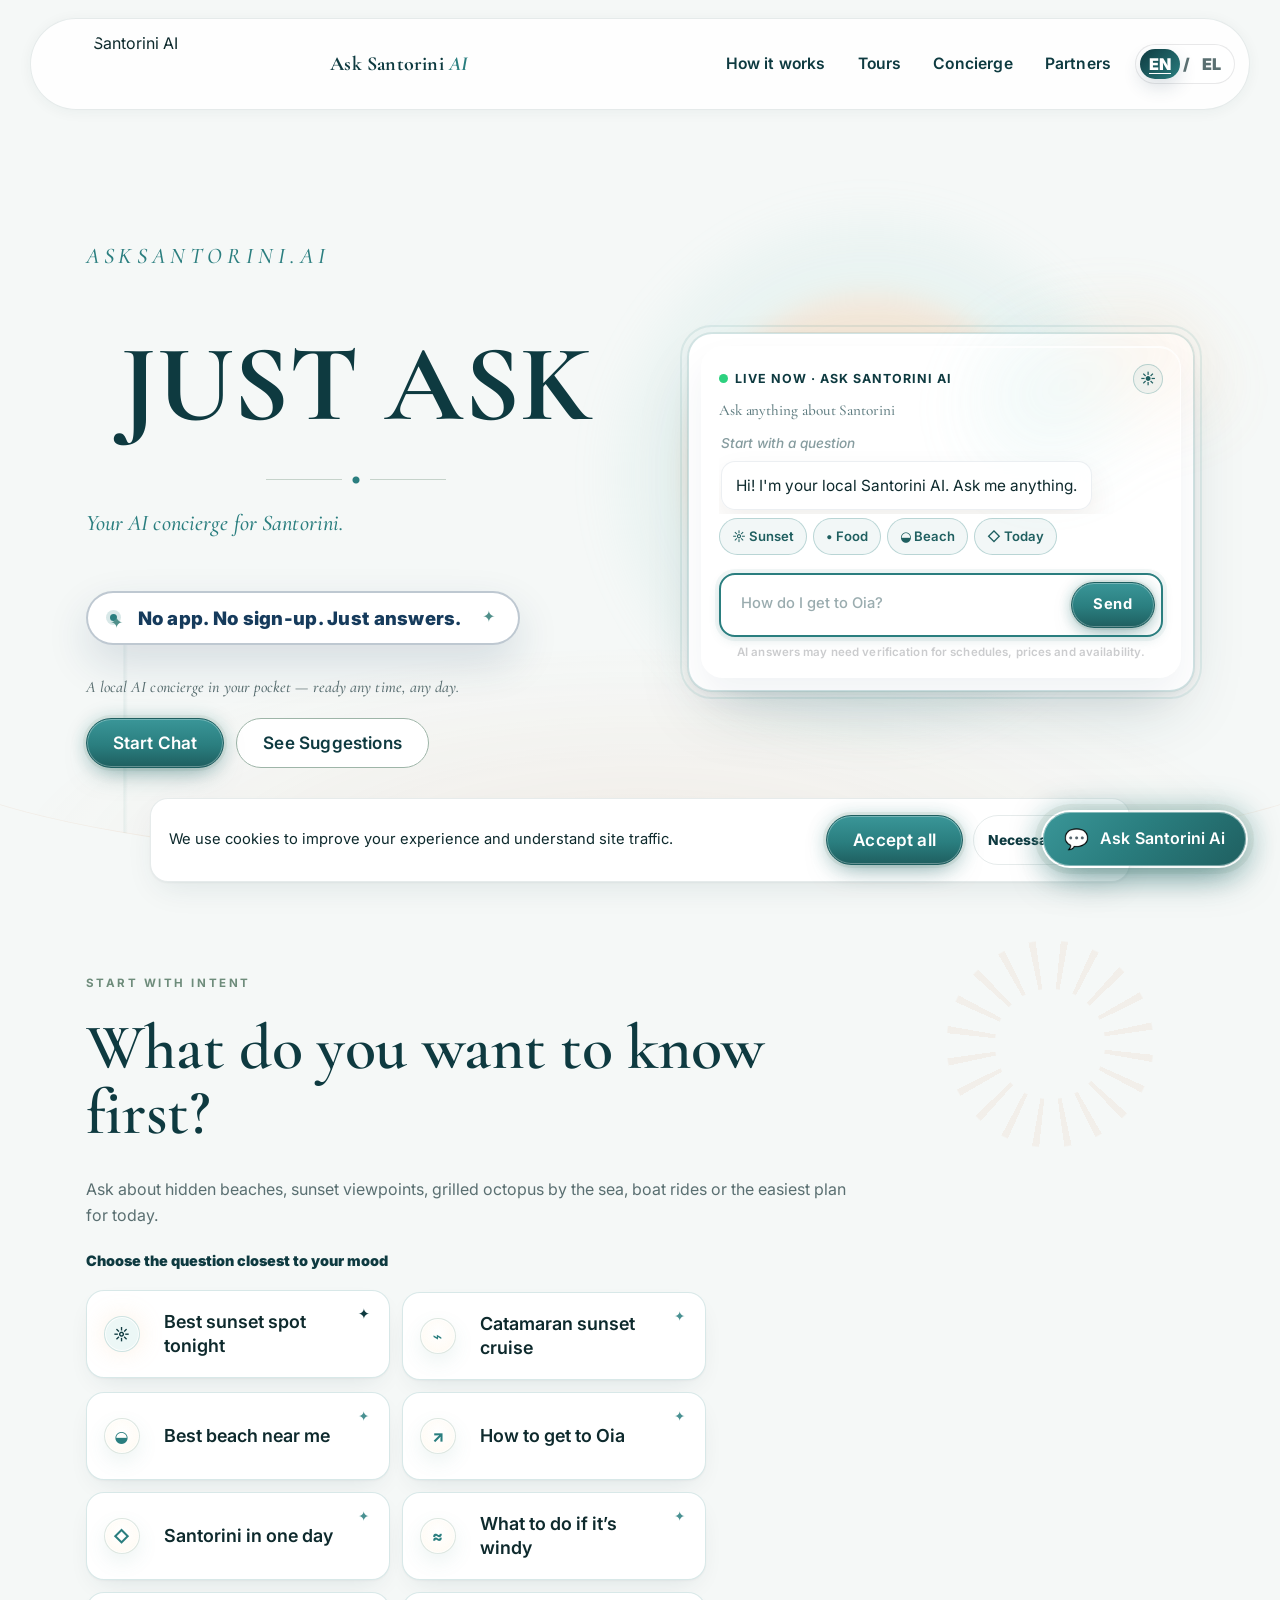
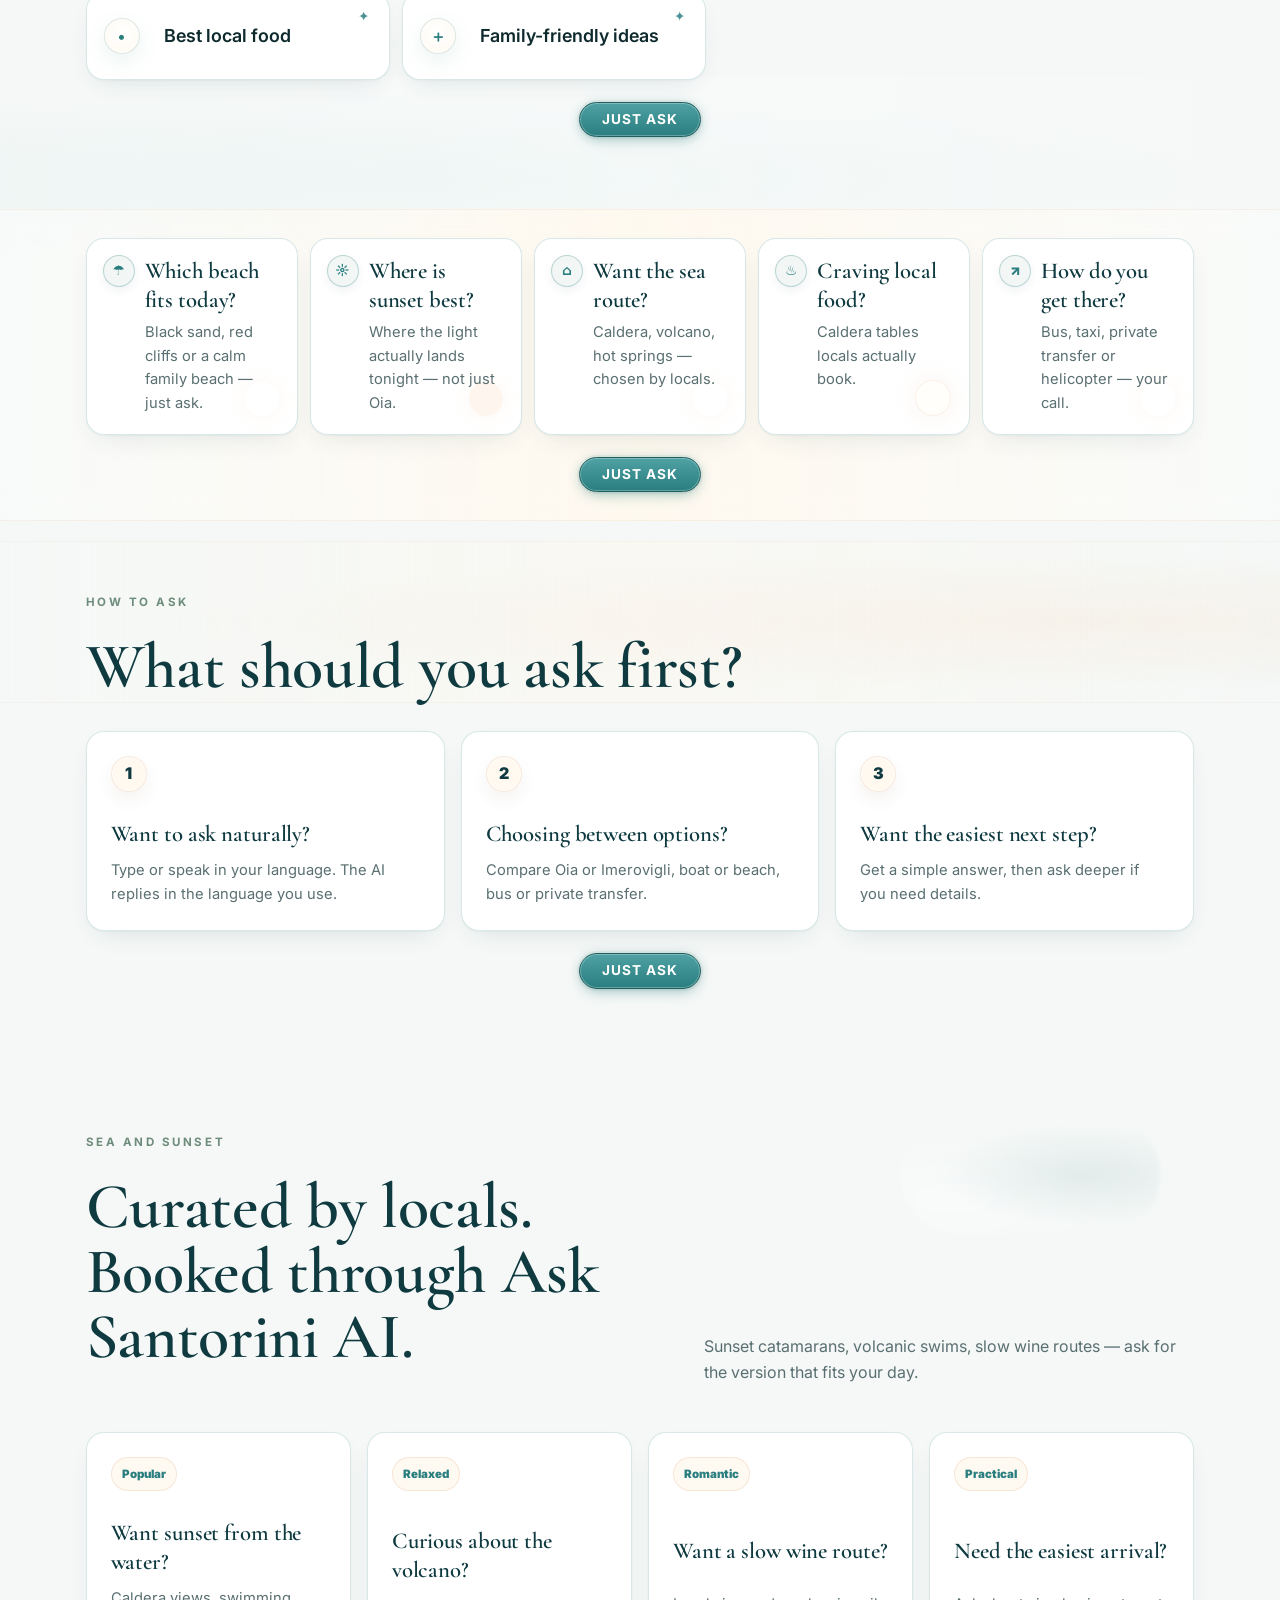
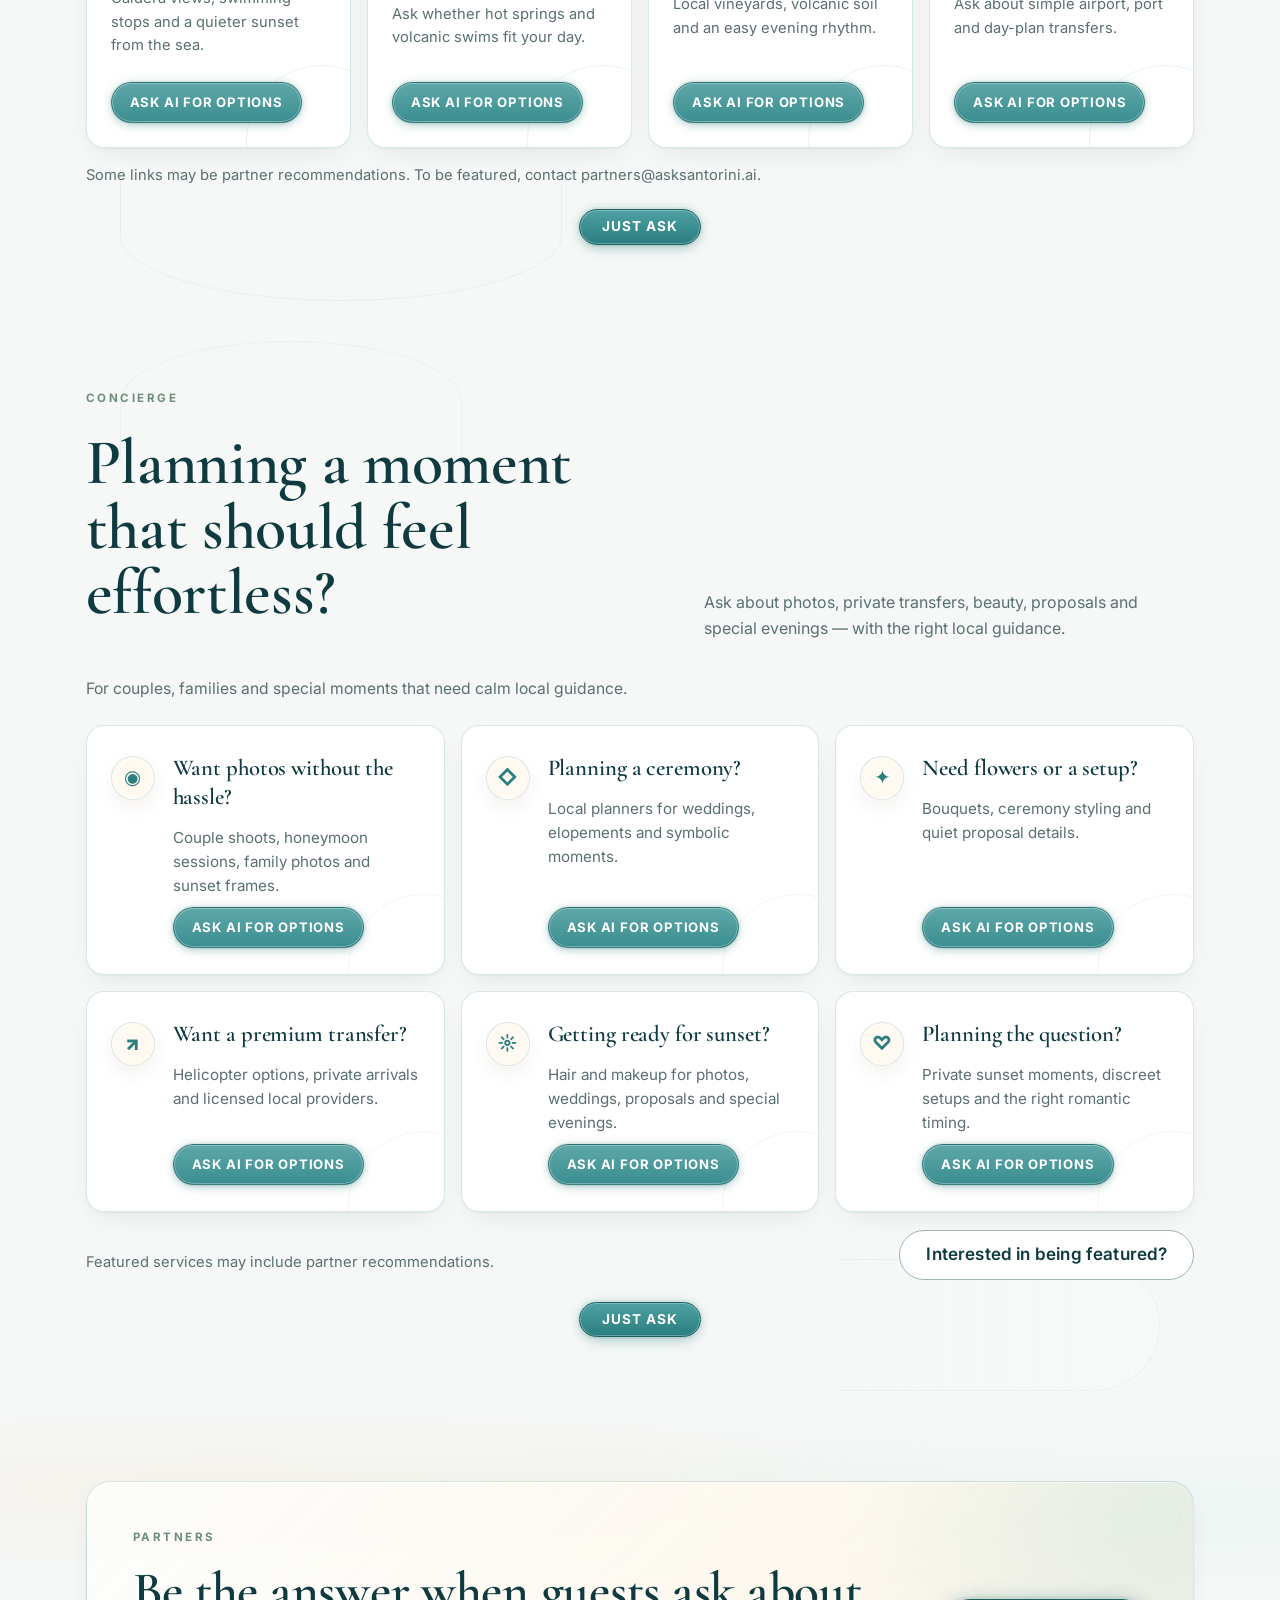
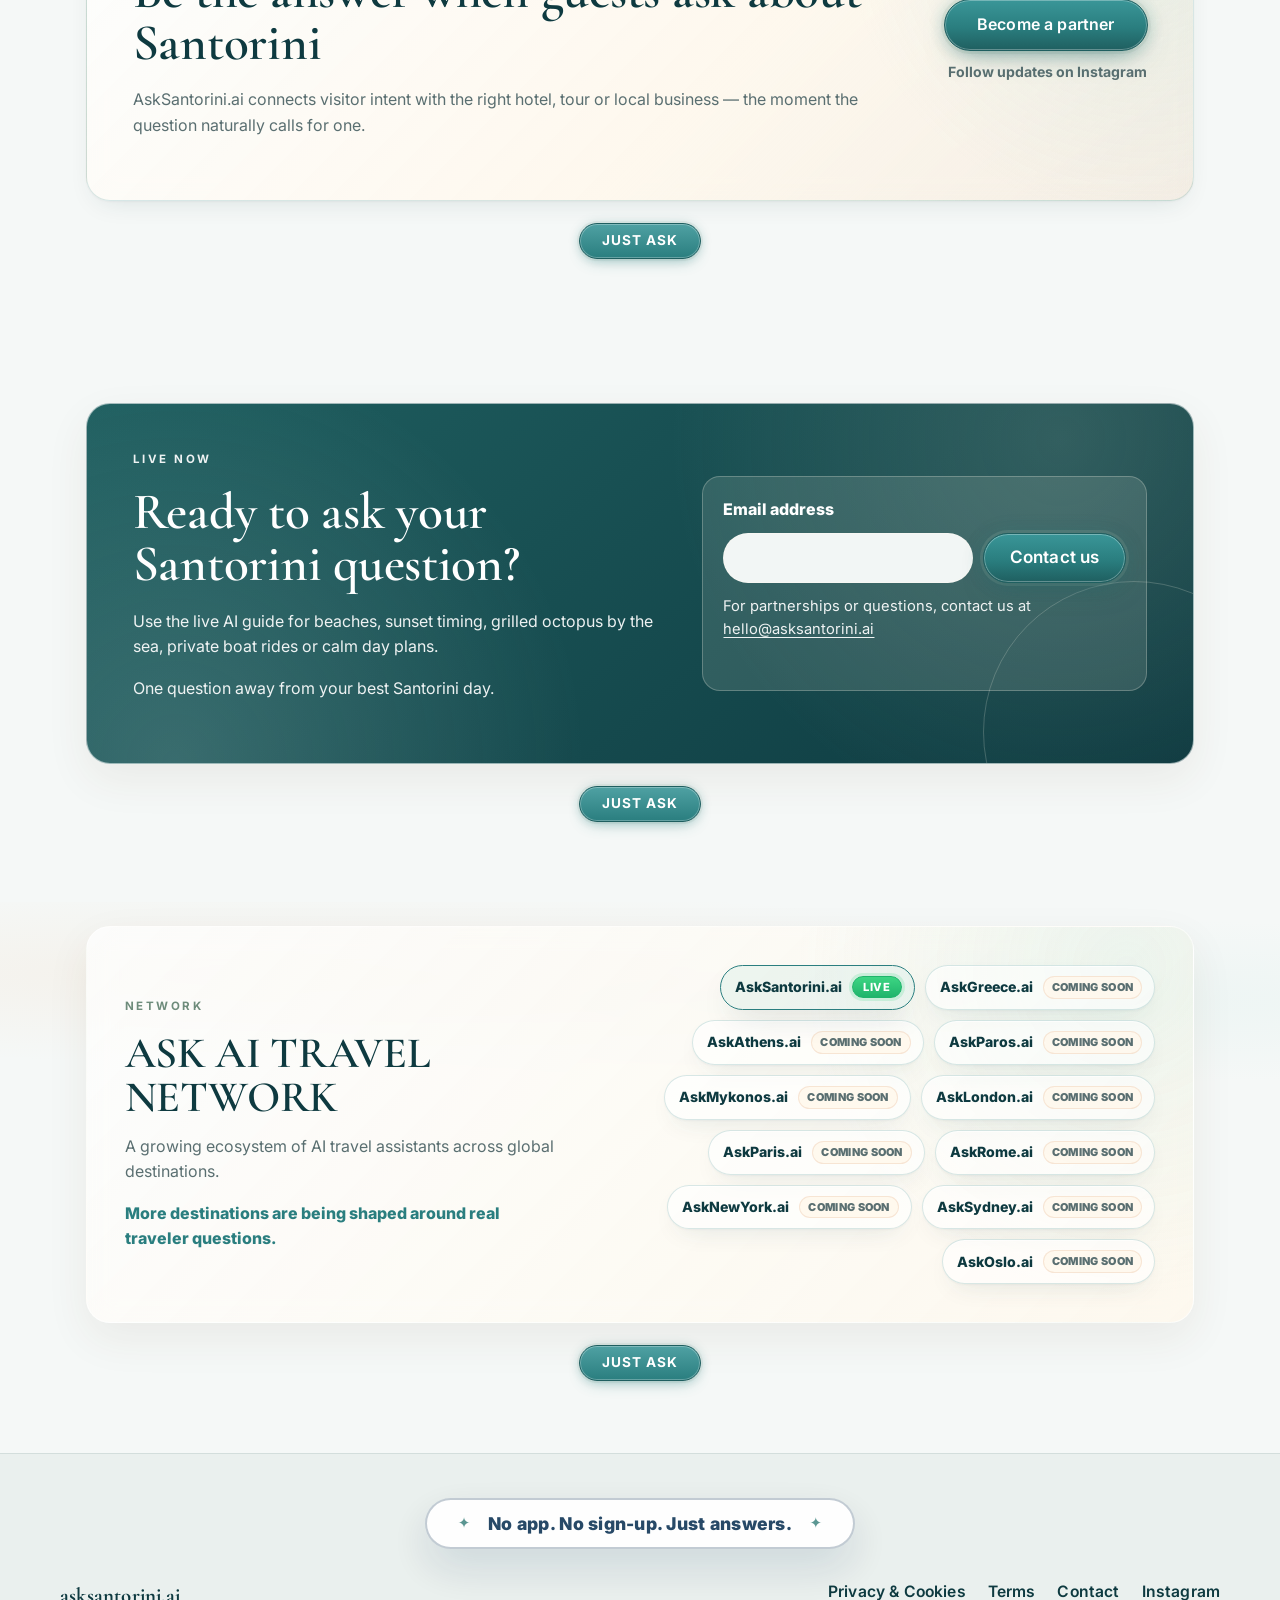
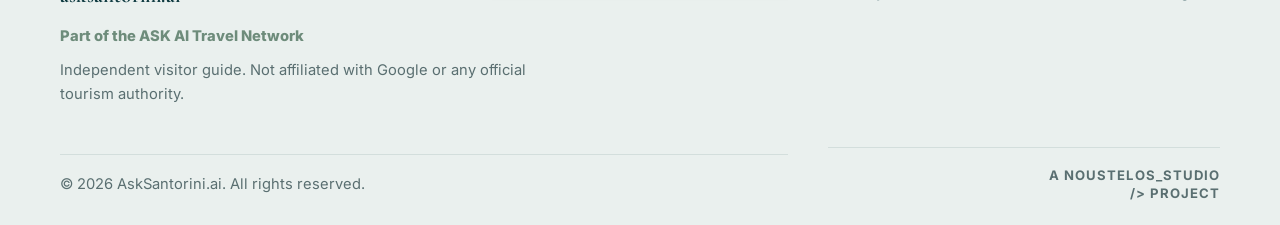
==== index.html @ 5a01bf5b "feat(header): add logo1.png with brand text + fix tours HTML structure - Replace logo with logo1.png" ====
<!DOCTYPE html>
<html lang="en">
  <head>
    <meta charset="utf-8">
    <meta name="viewport" content="width=device-width, initial-scale=1">
    <title>AskSantorini.ai – Just Ask Your Santorini AI Guide</title>
    <meta name="description" content="Ask Santorini in real time. Get instant AI answers about beaches, sunsets, tours, food, transport and local experiences in Santorini. No app. No sign-up. Just ask.">
    <meta name="robots" content="index, follow">
    <link rel="canonical" href="https://asksantorini.ai/">
    <link rel="alternate" hreflang="en" href="https://asksantorini.ai/?lang=en">
    <link rel="alternate" hreflang="el" href="https://asksantorini.ai/?lang=el">
    <link rel="alternate" hreflang="x-default" href="https://asksantorini.ai/">
    <meta property="og:title" content="AskSantorini.ai – Just Ask Your Santorini AI Guide">
    <meta property="og:description" content="Ask Santorini in real time. Get instant AI answers about beaches, sunsets, tours, food, transport and local experiences. No app. No sign-up.">
    <meta property="og:url" content="https://asksantorini.ai/">
    <meta property="og:type" content="website">
    <meta property="og:site_name" content="Ask Santorini AI">
    <meta property="og:locale" content="en_US">
    <meta property="og:image" content="https://asksantorini.ai/assets/social/ask-santorini-og.jpg">
    <meta property="og:image:alt" content="Ask Santorini AI logo on a light background">
    <meta property="og:image:width" content="1200">
    <meta property="og:image:height" content="630">
    <meta name="twitter:card" content="summary_large_image">
    <meta name="twitter:title" content="AskSantorini.ai – Just Ask Your Santorini AI Guide">
    <meta name="twitter:description" content="Ask Santorini in real time. Get instant AI answers about beaches, sunsets, tours, food, transport and local experiences.">
    <meta name="twitter:image" content="https://asksantorini.ai/assets/social/ask-santorini-og.jpg">
    <meta name="theme-color" content="#0F3D78">
    <link rel="icon" href="assets/icons/favicon.svg" type="image/svg+xml">
    <link rel="preconnect" href="https://fonts.googleapis.com">
    <link rel="preconnect" href="https://fonts.gstatic.com" crossorigin>
    <link href="https://fonts.googleapis.com/css2?family=Cormorant+Garamond:wght@500;600;700&family=Inter:wght@400;500;600;700&family=Playfair+Display:wght@600;700&display=swap" rel="stylesheet">
    <link rel="stylesheet" href="styles.min.css">
    <link rel="stylesheet" href="styles-override.css">
    <script type="application/ld+json">
      {
        "@context": "https://schema.org",
        "@graph": [
          {
            "@type": "WebSite",
            "@id": "https://asksantorini.ai/#website",
            "name": "AskSantorini.ai",
            "url": "https://asksantorini.ai/",
            "description": "AskSantorini.ai is a real-time Santorini AI assistant for travel questions about beaches, sunset spots, tours, food, transport and local experiences.",
            "inLanguage": ["en", "el"],
            "potentialAction": {
              "@type": "SearchAction",
              "target": "https://asksantorini.ai/#ask-ai",
              "query-input": "required name=travel_question"
            }
          },
          {
            "@type": "SoftwareApplication",
            "@id": "https://asksantorini.ai/#ai-travel-assistant",
            "name": "AskSantorini.ai",
            "url": "https://asksantorini.ai/",
            "applicationCategory": "TravelApplication",
            "applicationSubCategory": "AIApplication",
            "operatingSystem": "Web",
            "isAccessibleForFree": true,
            "description": "A Santorini travel guide AI and AI travel planner for Greece that provides real-time travel Q&A for things to do in Santorini, Santorini beaches, Santorini sunset spots, Santorini tours, boat rentals Santorini, food, transport and local experiences.",
            "areaServed": {
              "@type": "Place",
              "name": "Santorini, Greece"
            },
            "serviceType": "Real-time travel Q&A",
            "keywords": [
              "Santorini AI assistant",
              "Santorini travel guide AI",
              "things to do in Santorini",
              "Santorini beaches",
              "Santorini sunset spots",
              "Santorini tours",
              "boat rentals Santorini",
              "AI travel planner Greece"
            ],
            "about": [
              "Santorini AI assistant",
              "Santorini travel guide AI",
              "AI travel planner Greece"
            ],
            "offers": {
              "@type": "Offer",
              "price": "0",
              "priceCurrency": "EUR"
            }
          }
        ]
      }
    </script>
  </head>
  <body id="top">
    <a class="skip-link" href="#main-content">Skip to main content</a>
    <!-- Floating Chat Bubble -->
    <a id="floating-chat-bubble" href="#ask-ai" aria-label="Open Santorini AI Concierge" class="floating-chat-bubble pulse" role="button" style="position:fixed;">
      <span class="bubble-emoji">💬</span>
      <span class="bubble-text">Ask Santorini Ai</span>
      <span class="shimmer"></span>
    </a>
    <header class="site-header">
      <a class="site-logo" href="#top" aria-label="Ask Santorini AI home">
        <picture>
          <img src="assets/photos/logo1.png" width="720" height="180" alt="Ask Santorini AI">
        </picture>
        <span class="site-logo-text">Ask Santorini <em>AI</em></span>
      </a>
      <button class="menu-toggle" type="button" aria-label="Open menu" aria-expanded="false" aria-controls="primary-navigation">
        <span aria-hidden="true"></span>
        <span aria-hidden="true"></span>
        <span aria-hidden="true"></span>
      </button>
      <nav class="site-nav" id="primary-navigation" aria-label="Primary navigation">
        <a href="#how-it-works" data-i18n="navHow">How it works</a>
        <a href="#tours" data-i18n="navTours">Tours</a>
        <a href="#concierge" data-i18n="navConcierge">Concierge</a>
        <a href="#partners" data-i18n="navPartners">Partners</a>
        <a class="mobile-social-link" href="https://www.instagram.com/asksantoriniai/" target="_blank" rel="noopener noreferrer" aria-label="Visit Ask Santorini AI on Instagram" data-i18n-attr="aria-label:instagramAria">Instagram</a>
        <div class="language-toggle" role="group" aria-label="Language">
          <button type="button" data-language="en" aria-label="Switch to English" aria-pressed="true">EN</button>
          <span aria-hidden="true">/</span>
          <button type="button" data-language="el" aria-label="Αλλαγή στα Ελληνικά" aria-pressed="false">EL</button>
        </div>
      </nav>
    </header>

    <main id="main-content">
      <section class="hero section-shell">
        <div class="hero-copy">
          <p class="eyebrow">AskSantorini.ai</p>
          <h1><a class="hero-title-link" href="#ask-ai" data-i18n="heroTitle">JUST ASK</a></h1>
          <p class="hero-subtitle" data-i18n="heroSubtitle">Your luxury AI concierge for Santorini holidays.</p>
          <div class="hero-value-strip" aria-label="No app, no sign-up, just answers">
            <span data-i18n="heroValueStrip">No app. No sign-up. Just answers.</span>
          </div>
          <p class="preview-value-reinforce" data-i18n="heroReinforce">A local concierge in your pocket — open all day, every day.</p>
          <div class="hero-actions" role="group" aria-label="Primary actions">
            <a class="button button-primary pulse" href="#ask-ai" data-i18n="startAsking">Start Chat</a>
            <a class="button button-secondary" href="#questions" data-i18n="seeQuestions">See Suggestions</a>
          </div>
        </div>

        <aside class="chat-card" id="ask-ai" aria-label="Ask Santorini AI live chat">
          <div class="chat-card-top">
            <span class="status-dot" aria-hidden="true"></span>
            <span data-i18n="previewMode">Live · Ask Santorini AI</span>
            <button type="button" class="chat-sun-toggle" id="chat-sun-toggle" aria-pressed="false" title="Outdoor mode" aria-label="Toggle outdoor mode" data-i18n-attr="title:sunModeAria, aria-label:sunModeAria">☀</button>
          </div>
          <p class="chat-instruction-line" data-i18n="chatInstructionLine">Ask anything about Santorini</p>
          <div id="chat-box" class="chat-thread chat-box" aria-live="polite">
            <p class="chat-empty-helper" data-i18n="chatEmptyHelper">Start with a question</p>
            <div class="bot-message" data-i18n="chatGreeting">Hi! I'm your local Santorini AI. Ask me anything.</div>
          </div>
          <div class="chat-recent-chips" id="chat-recent-chips" hidden aria-label="Recent questions"></div>
          <div class="chat-suggestion-chips" id="chat-suggestion-chips" aria-label="Quick suggestions">
            <button type="button" class="chat-chip" data-chip-en="Best sunset spot tonight" data-chip-el="Καλύτερο σημείο για ηλιοβασίλεμα απόψε" data-i18n="chipSunset">☼ Sunset</button>
            <button type="button" class="chat-chip" data-chip-en="Best local food near me" data-chip-el="Καλύτερο τοπικό φαγητό κοντά μου" data-i18n="chipFood">• Food</button>
            <button type="button" class="chat-chip" data-chip-en="Best beach for today" data-chip-el="Καλύτερη παραλία για σήμερα" data-i18n="chipBeach">◒ Beach</button>
            <button type="button" class="chat-chip" data-chip-en="Santorini plan for today" data-chip-el="Πρόγραμμα για σήμερα στη Σαντορίνη" data-i18n="chipToday">◇ Today</button>
          </div>
          <div class="input-area">
            <textarea id="user-input" rows="1" data-i18n-attr="placeholder:chatPlaceholder" placeholder="Ask Santorini AI..." autocomplete="off"></textarea>
            <button id="send-btn" class="send-btn" type="button" data-i18n="sendButton">Send</button>
          </div>
          <p class="chatbot-tech-note chat-disclaimer-note" data-i18n="geminiNote">AI answers may need verification for schedules, prices and availability.</p>
          <p class="chatbot-tech-note chat-ai-attribution" data-i18n="aiAttribution">Powered by advanced AI for real-time travel guidance.</p>
        </aside>
      </section>

      <section class="questions-section section-shell" id="questions">
        <div class="section-heading compact">
          <p class="eyebrow" data-i18n="demoFeature">Start with intent</p>
          <h2 data-i18n="questionsTitle">What do you want to know first?</h2>
          <p data-i18n="questionsIntro">Ask about hidden beaches, sunset viewpoints, grilled octopus by the sea, boat rides or the easiest plan for today.</p>
        </div>
        <div class="questions-experience">
          <p class="starter-line" data-i18n="starterLine">Choose the question closest to your mood</p>
          <div class="question-grid" role="group" aria-label="Demo questions">
            <button type="button" class="question-card" data-question-key="sunset"><span aria-hidden="true">☼</span><span data-question-text>Best sunset spot tonight</span></button>
            <button type="button" class="question-card" data-question-key="catamaran"><span aria-hidden="true">⌁</span><span data-question-text>Catamaran sunset cruise</span></button>
            <button type="button" class="question-card" data-question-key="beach"><span aria-hidden="true">◒</span><span data-question-text>Best beach near me</span></button>
            <button type="button" class="question-card" data-question-key="oia"><span aria-hidden="true">↗</span><span data-question-text>How to get to Oia</span></button>
            <button type="button" class="question-card" data-question-key="oneDay"><span aria-hidden="true">◇</span><span data-question-text>Santorini in one day</span></button>
            <button type="button" class="question-card" data-question-key="windy"><span aria-hidden="true">≈</span><span data-question-text>What to do if it's windy</span></button>
            <button type="button" class="question-card" data-question-key="food"><span aria-hidden="true">•</span><span data-question-text>Best local food</span></button>
            <button type="button" class="question-card" data-question-key="family"><span aria-hidden="true">＋</span><span data-question-text>Family-friendly ideas</span></button>
          </div>
        </div>
        <a class="section-micro-cta" href="#ask-ai" data-i18n="questionsMicroCta">Ask now</a>
      </section>

      <section class="feature-strip" aria-label="Guide topics">
        <div class="feature-row section-shell">
          <article class="feature-card">
            <h3 data-i18n="featureBeaches">Which beach fits today?</h3>
            <p data-i18n="featureBeachesLine">Black sand, red cliffs or family calm — just ask.</p>
          </article>
          <article class="feature-card">
            <h3 data-i18n="featureSunsets">Where is sunset best?</h3>
            <p data-i18n="featureSunsetsLine">Where the light actually lands tonight — not just Oia.</p>
          </article>
          <article class="feature-card">
            <h3 data-i18n="featureTours">Want the sea route?</h3>
            <p data-i18n="featureToursLine">Caldera, volcano, hot springs — chosen by locals.</p>
          </article>
          <article class="feature-card">
            <h3 data-i18n="featureFood">Craving local food?</h3>
            <p data-i18n="featureFoodLine">Caldera tables locals actually book.</p>
          </article>
          <article class="feature-card">
            <h3 data-i18n="featureTransport">How do you get there?</h3>
            <p data-i18n="featureTransportLine">Bus, taxi, private transfer or helicopter — your call.</p>
          </article>
        </div>
        <a class="section-micro-cta" href="#ask-ai" data-i18n="featureMicroCta">Ask the concierge</a>
      </section>

      <section class="how-section section-shell" id="how-it-works">
        <div class="section-heading">
          <p class="eyebrow" data-i18n="howEyebrow">How to ask</p>
          <h2 data-i18n="howTitle">What should you ask first?</h2>
        </div>
        <div class="steps-grid">
          <article class="step-card">
            <span>1</span>
            <h3 data-i18n="howLanguageTitle">Want to ask naturally?</h3>
            <p data-i18n="howLanguageText">Type or speak in your language. The AI replies in the language you use.</p>
          </article>
          <article class="step-card">
            <span>2</span>
            <h3 data-i18n="step2Title">Choosing between options?</h3>
            <p data-i18n="step2Text">Compare Oia or Imerovigli, boat or beach, bus or private transfer.</p>
          </article>
          <article class="step-card">
            <span>3</span>
            <h3 data-i18n="step3Title">Want the easiest next step?</h3>
            <p data-i18n="step3Text">Get a simple answer, then ask deeper if you need details.</p>
          </article>
        </div>
        <a class="section-micro-cta" href="#ask-ai" data-i18n="howMicroCta">Get an instant answer</a>
      </section>

      <section class="tours-section section-shell" id="tours">
        <div class="section-heading split-heading">
          <div>
            <p class="eyebrow" data-i18n="toursEyebrow">Sea and sunset</p>
            <h2 data-i18n="toursTitle">Want a private boat experience?</h2>
          </div>
          <p data-i18n="toursIntro">Ask about sunset catamarans, volcanic swims, wine routes and sea days without overplanning.</p>
        </div>
        <div class="tour-grid">
          <article class="tour-card">
            <span class="tour-label" data-i18n="tourLabelPopular">Popular</span>
            <h3 data-i18n="tourCatamaranTitle">Want sunset from the water?</h3>
            <p data-i18n="tourCatamaranText">Caldera views, swimming stops and a quieter sunset from the sea.</p>
            <a href="#ask-ai" class="tour-status tour-card-cta ask-ai-link" data-chat-prefill-en="Can you suggest sunset catamaran options in Santorini?" data-chat-prefill-el="Μπορείς να προτείνεις επιλογές για καταμαράν στο ηλιοβασίλεμα στη Σαντορίνη;" data-i18n="tourStatus">Ask AI for options</a>
          </article>
          <article class="tour-card">
            <span class="tour-label" data-i18n="tourLabelClassic">Relaxed</span>
            <h3 data-i18n="tourVolcanoTitle">Curious about the volcano?</h3>
            <p data-i18n="tourVolcanoText">Ask whether hot springs and volcanic swims fit your day.</p>
            <a href="#ask-ai" class="tour-status tour-card-cta ask-ai-link" data-chat-prefill-en="What should I know about volcano and hot springs tours in Santorini?" data-chat-prefill-el="Τι πρέπει να ξέρω για εκδρομές στο ηφαίστειο και στα θερμά νερά στη Σαντορίνη;" data-i18n="tourStatus">Ask AI for options</a>
          </article>
          <article class="tour-card">
            <span class="tour-label" data-i18n="tourLabelRomantic">Romantic</span>
            <h3 data-i18n="tourWineTitle">Want a slow wine route?</h3>
            <p data-i18n="tourWineText">Local vineyards, volcanic soil and an easy evening rhythm.</p>
            <a href="#ask-ai" class="tour-status tour-card-cta ask-ai-link" data-chat-prefill-en="Can you suggest wine tasting ideas in Santorini?" data-chat-prefill-el="Μπορείς να προτείνεις ιδέες για wine tasting στη Σαντορίνη;" data-i18n="tourStatus">Ask AI for options</a>
          </article>
          <article class="tour-card">
            <span class="tour-label" data-i18n="tourLabelPractical">Practical</span>
            <h3 data-i18n="tourTransfersTitle">Need the easiest arrival?</h3>
            <p data-i18n="tourTransfersText">Ask about simple airport, port and day-plan transfers.</p>
            <a href="#ask-ai" class="tour-status tour-card-cta ask-ai-link" data-chat-prefill-en="What is the easiest transfer option in Santorini?" data-chat-prefill-el="Ποια είναι η πιο εύκολη επιλογή μεταφοράς στη Σαντορίνη;" data-i18n="tourStatus">Ask AI for options</a>
          </article>
        </div>
        <p class="disclosure"><span data-i18n="partnerDisclosure">Some links may be partner recommendations.</span> <span data-i18n="toBeFeatured">To be featured, contact</span> <a href="mailto:partners@asksantorini.ai">partners@asksantorini.ai</a>.</p>
        <a class="section-micro-cta" href="#ask-ai" data-i18n="toursMicroCta">Ask now</a>
      </section>

      <section class="concierge-section section-shell" id="concierge">
        <div class="section-heading split-heading">
          <div>
            <p class="eyebrow" data-i18n="conciergeEyebrow">Concierge</p>
            <h2 data-i18n="conciergeTitle">Planning a moment that should feel effortless?</h2>
          </div>
          <p data-i18n="conciergeIntro">Ask about photos, private transfers, beauty, proposals and special evenings with the right Santorini context.</p>
        </div>
        <p class="concierge-note" data-i18n="conciergeSeoLine">For couples, families and special moments that need calm local guidance.</p>
        <div class="concierge-grid">
          <article class="concierge-card">
            <span class="concierge-icon" aria-hidden="true">◉</span>
            <div class="concierge-card-content">
              <h3 data-i18n="conciergePhotographersTitle">Want photos without guessing?</h3>
              <p data-i18n="conciergePhotographersText">Couple shoots, honeymoon sessions, family photos and sunset frames.</p>
              <a href="#ask-ai" class="tour-status concierge-card-cta ask-ai-link" data-chat-prefill-en="Can you suggest photographer options in Santorini?" data-chat-prefill-el="Μπορείς να προτείνεις επιλογές για φωτογράφο στη Σαντορίνη;" data-i18n="askAiForOptions">Ask AI for options</a>
            </div>
          </article>
          <article class="concierge-card">
            <span class="concierge-icon" aria-hidden="true">◇</span>
            <div class="concierge-card-content">
              <h3 data-i18n="conciergeWeddingTitle">Planning a ceremony?</h3>
              <p data-i18n="conciergeWeddingText">Local planners for weddings, elopements and symbolic moments.</p>
              <a href="#ask-ai" class="tour-status concierge-card-cta ask-ai-link" data-chat-prefill-en="Can you suggest wedding planner options in Santorini?" data-chat-prefill-el="Μπορείς να προτείνεις επιλογές για wedding planner στη Σαντορίνη;" data-i18n="askAiForOptions">Ask AI for options</a>
            </div>
          </article>
          <article class="concierge-card">
            <span class="concierge-icon" aria-hidden="true">✦</span>
            <div class="concierge-card-content">
              <h3 data-i18n="conciergeFlowersTitle">Need flowers or a setup?</h3>
              <p data-i18n="conciergeFlowersText">Bouquets, ceremony styling and quiet proposal details.</p>
              <a href="#ask-ai" class="tour-status concierge-card-cta ask-ai-link" data-chat-prefill-en="Can you suggest flowers and decoration options in Santorini?" data-chat-prefill-el="Μπορείς να προτείνεις επιλογές για λουλούδια και διακόσμηση στη Σαντορίνη;" data-i18n="askAiForOptions">Ask AI for options</a>
            </div>
          </article>
          <article class="concierge-card">
            <span class="concierge-icon" aria-hidden="true">↗</span>
            <div class="concierge-card-content">
              <h3 data-i18n="conciergeTransfersTitle">Want a premium transfer?</h3>
              <p data-i18n="conciergeTransfersText">Helicopter options, private arrivals and licensed local providers.</p>
              <a href="#ask-ai" class="tour-status concierge-card-cta ask-ai-link" data-chat-prefill-en="Can you suggest premium transfer options in Santorini?" data-chat-prefill-el="Μπορείς να προτείνεις premium επιλογές μεταφοράς στη Σαντορίνη;" data-i18n="askAiForOptions">Ask AI for options</a>
            </div>
          </article>
          <article class="concierge-card">
            <span class="concierge-icon" aria-hidden="true">☼</span>
            <div class="concierge-card-content">
              <h3 data-i18n="conciergeBeautyTitle">Getting ready for sunset?</h3>
              <p data-i18n="conciergeBeautyText">Hair and makeup for photos, weddings, proposals and special evenings.</p>
              <a href="#ask-ai" class="tour-status concierge-card-cta ask-ai-link" data-chat-prefill-en="Can you suggest hair and makeup options in Santorini?" data-chat-prefill-el="Μπορείς να προτείνεις επιλογές για hair και makeup στη Σαντορίνη;" data-i18n="askAiForOptions">Ask AI for options</a>
            </div>
          </article>
          <article class="concierge-card">
            <span class="concierge-icon" aria-hidden="true">♡</span>
            <div class="concierge-card-content">
              <h3 data-i18n="conciergeProposalTitle">Planning the question?</h3>
              <p data-i18n="conciergeProposalText">Private sunset moments, simple setups and romantic timing.</p>
              <a href="#ask-ai" class="tour-status concierge-card-cta ask-ai-link" data-chat-prefill-en="Can you suggest proposal planning ideas in Santorini?" data-chat-prefill-el="Μπορείς να προτείνεις ιδέες για πρόταση γάμου στη Σαντορίνη;" data-i18n="askAiForOptions">Ask AI for options</a>
            </div>
          </article>
        </div>
        <div class="concierge-footer">
          <p class="disclosure" data-i18n="conciergeDisclosure">Featured services may include partner recommendations.</p>
          <a class="button button-secondary" href="mailto:partners@asksantorini.ai?subject=AskSantorini.ai%20Concierge%20Services" data-i18n="conciergeCta">Interested in being featured?</a>
        </div>
        <a class="section-micro-cta" href="#ask-ai" data-i18n="conciergeMicroCta">Just ask</a>
      </section>

      <section class="partners-section section-shell" id="partners">
        <div class="partners-panel">
          <div>
            <p class="eyebrow" data-i18n="partnersEyebrow">Partners</p>
            <h2 data-i18n="partnersTitle">Want visitors to find you when they ask?</h2>
            <p data-i18n="partnersText">AskSantorini.ai connects visitor intent with relevant hotels, tours and local businesses when the answer naturally calls for them.</p>
          </div>
          <div class="partner-actions">
            <a class="button button-primary" href="mailto:partners@asksantorini.ai?subject=AskSantorini.ai%20Partnership" data-i18n="becomePartner">Become a partner</a>
            <a class="partner-social-link" href="https://www.instagram.com/asksantoriniai/" target="_blank" rel="noopener noreferrer" aria-label="Visit Ask Santorini AI on Instagram" data-i18n="instagramUpdates" data-i18n-attr="aria-label:instagramAria">Follow updates on Instagram</a>
          </div>
        </div>
        <a class="section-micro-cta" href="#ask-ai" data-i18n="partnersMicroCta">Get an instant answer</a>
      </section>

      <section class="chatbot-section section-shell" id="chatbot">
        <div class="chatbot-panel">
          <div class="chatbot-copy">
            <p class="eyebrow" data-i18n="earlyAccessEyebrow">Live now</p>
            <h2 data-i18n="earlyAccessTitle">Ready to ask your Santorini question?</h2>
            <p data-i18n="earlyAccessIntro">Use the live AI guide for beaches, sunset timing, grilled octopus by the sea, private boat rides or calm day plans.</p>
            <p data-i18n="earlyAccessText">No app. No sign-up. Just a direct answer.</p>
          </div>
          <form class="notify-form" id="notify-form" novalidate>
            <label for="email" data-i18n="emailLabel">Email address</label>
            <div class="honeypot" aria-hidden="true">
              <label for="company" data-i18n="companyLabel">Company</label>
              <input id="company" name="company" type="text" tabindex="-1" autocomplete="off">
            </div>
            <div class="form-row">
              <input id="email" name="email" type="email" autocomplete="email" required inputmode="email" aria-describedby="form-note form-status">
              <button class="button button-primary" type="submit" data-i18n="contactCta">Contact us</button>
            </div>
            <p class="form-note" id="form-note"><span data-i18n="contactForNow">For partnerships or questions, contact us at</span> <a href="mailto:hello@asksantorini.ai">hello@asksantorini.ai</a></p>
            <p class="form-status" id="form-status" role="status" aria-live="polite"></p>
          </form>
        </div>
        <a class="section-micro-cta" href="#ask-ai" data-i18n="chatbotMicroCta">Ask now</a>
      </section>

      <section class="network-section section-shell" aria-labelledby="network-title">
        <div class="network-panel">
          <div class="network-copy">
            <p class="eyebrow" data-i18n="networkEyebrow">Network</p>
            <h2 id="network-title" data-i18n="networkTitle">ASK AI TRAVEL NETWORK</h2>
            <p data-i18n="networkIntro">A growing ecosystem of AI travel assistants across global destinations.</p>
            <p class="network-support" data-i18n="networkSupport">More places are being shaped around real traveler questions.</p>
          </div>
          <div class="network-destinations" aria-label="ASK AI Travel Network destinations">
            <a class="network-destination is-live" href="https://asksantorini.ai">
              <span>AskSantorini.ai</span>
              <span class="network-badge" data-i18n="networkLiveBadge">Live</span>
            </a>
            <div class="network-destination">
              <span>AskGreece.ai</span>
              <span class="network-badge" data-i18n="networkSoonBadge">Coming soon</span>
            </div>
            <div class="network-destination">
              <span>AskAthens.ai</span>
              <span class="network-badge" data-i18n="networkSoonBadge">Coming soon</span>
            </div>
            <div class="network-destination">
              <span>AskParos.ai</span>
              <span class="network-badge" data-i18n="networkSoonBadge">Coming soon</span>
            </div>
            <div class="network-destination">
              <span>AskMykonos.ai</span>
              <span class="network-badge" data-i18n="networkSoonBadge">Coming soon</span>
            </div>
            <div class="network-destination">
              <span>AskLondon.ai</span>
              <span class="network-badge" data-i18n="networkSoonBadge">Coming soon</span>
            </div>
            <div class="network-destination">
              <span>AskParis.ai</span>
              <span class="network-badge" data-i18n="networkSoonBadge">Coming soon</span>
            </div>
            <div class="network-destination">
              <span>AskRome.ai</span>
              <span class="network-badge" data-i18n="networkSoonBadge">Coming soon</span>
            </div>
            <div class="network-destination">
              <span>AskNewYork.ai</span>
              <span class="network-badge" data-i18n="networkSoonBadge">Coming soon</span>
            </div>
            <div class="network-destination">
              <span>AskSydney.ai</span>
              <span class="network-badge" data-i18n="networkSoonBadge">Coming soon</span>
            </div>
            <div class="network-destination">
              <span>AskOslo.ai</span>
              <span class="network-badge" data-i18n="networkSoonBadge">Coming soon</span>
            </div>
          </div>
        </div>
        <a class="section-micro-cta" href="#ask-ai" data-i18n="networkMicroCta">Just ask</a>
      </section>
    </main>

    <section class="seo-context" aria-label="AskSantorini.ai search context">
      <h2>AskSantorini.ai is a Santorini AI assistant</h2>
      <p>Use this Santorini travel guide AI for things to do in Santorini, Santorini beaches, Santorini sunset spots, Santorini tours, boat rentals Santorini, food, transport and local experiences. AskSantorini.ai works as an AI travel planner for Greece focused on real-time Santorini questions.</p>
    </section>

    <footer class="site-footer">
      <div class="footer-inner section-shell">
        <div class="footer-value-strip">
          <span class="footer-value-icon">✦</span> No app. No sign-up. Just answers. <span class="footer-value-icon">✦</span>
        </div>
        <div class="footer-brand-group">
          <a class="footer-brand" href="#top">asksantorini.ai</a>
          <p class="footer-network-line" data-i18n="footerNetworkLine">Part of the ASK AI Travel Network</p>
          <p data-i18n="footerDisclaimer">Independent visitor guide. Not affiliated with Google or any official tourism authority.</p>
        </div>
        <div class="footer-links">
          <a href="privacy-policy.html" data-i18n="privacyLink">Privacy &amp; Cookies</a>
          <button type="button" data-modal="terms-modal" data-i18n="termsLink">Terms</button>
          <a href="mailto:hello@asksantorini.ai" data-i18n="navContact">Contact</a>
          <a href="https://www.instagram.com/asksantoriniai/" target="_blank" rel="noopener noreferrer" aria-label="Visit Ask Santorini AI on Instagram" data-i18n-attr="aria-label:instagramAria">Instagram</a>
        </div>
        <div class="footer-credit-group">
          <a class="footer-credit" href="https://noustelos.gr" target="_blank" rel="noopener">A NOUSTELOS_STUDIO /&gt; project</a>
        </div>
        <p class="footer-copyright">&copy; <span id="current-year">2026</span> AskSantorini.ai. <span data-i18n="allRights">All rights reserved.</span></p>
      </div>
    </footer>

    <section class="cookie-banner is-hidden" id="cookie-banner" aria-label="Cookie notice" data-i18n-attr="aria-label:cookieNoticeAria">
      <p data-i18n="cookieText">We use cookies to improve your experience and understand site traffic.</p>
      <div class="cookie-actions">
        <button class="button button-primary" type="button" id="accept-cookies" data-i18n="acceptCookies">Accept all</button>
        <button class="cookie-secondary" type="button" id="essential-cookies" data-i18n="essentialCookies">Necessary only</button>
      </div>
    </section>

    <dialog class="info-modal" id="privacy-modal" aria-labelledby="privacy-title">
      <div class="modal-content">
        <button class="modal-close" type="button" data-close aria-label="Close privacy notice" data-i18n="closeButton" data-i18n-attr="aria-label:privacyCloseAria">Close</button>
        <h2 id="privacy-title" data-i18n="privacyTitle">Privacy Policy</h2>
        <p data-i18n="privacyP1">This Privacy Policy describes how AskSantorini.ai collects and processes personal data while providing informational and digital services.</p>
        <p data-i18n="privacyP2">We may collect your email address when you contact us.</p>
        <p data-i18n="privacyP3">We do not sell personal data.</p>
        <p data-i18n="privacyP4">The site may use necessary cookies for basic functionality and, with consent, analytics cookies to improve the user experience.</p>
        <p><span data-i18n="privacyP5">You can request access, correction or deletion of your data by contacting</span> <a href="mailto:info@asksantorini.ai">info@asksantorini.ai</a>.</p>
      </div>
    </dialog>

    <dialog class="info-modal" id="terms-modal" aria-labelledby="terms-title">
      <div class="modal-content">
        <button class="modal-close" type="button" data-close aria-label="Close terms notice" data-i18n="closeButton" data-i18n-attr="aria-label:termsCloseAria">Close</button>
        <h2 id="terms-title" data-i18n="termsTitle">Terms</h2>
        <p data-i18n="termsP1">Some links may be partner recommendations. Information should be verified before booking or traveling.</p>
        <p data-i18n="termsP2">AskSantorini.ai is an independent visitor guide and not an official tourism authority.</p>
        <p><span data-i18n="termsP3">For legal or general information questions, contact</span> <a href="mailto:info@asksantorini.ai">info@asksantorini.ai</a>.</p>
      </div>
    </dialog>

    <script src="script.js" defer></script>
    <script>
      // Floating bubble — lightweight "landed" highlight on top of
      // script.js's existing #ask-ai click delegate (which handles
      // smooth scroll + URL hash + desktop focus). Keep this minimal:
      // we ONLY add the pulse highlight class, nothing else.
      (function () {
        const bubble = document.getElementById('floating-chat-bubble');
        const chat = document.getElementById('ask-ai');
        if (!bubble || !chat) return;
        bubble.addEventListener('click', () => {
          chat.classList.add('chat-highlight');
          window.setTimeout(() => chat.classList.remove('chat-highlight'), 1400);
        });
      })();
    </script>
  </body>
</html>
---- styles.min.css ----
:root{--bg:#F8F3E8;--bg-soft:#FFF8EC;--surface:#fffdf8;--surface-soft:#fff8ec;--text:#1D232B;--muted:#6F7277;--navy:#163B5C;--mint:#B8E3DD;--aqua:#9FD8D2;--sand:#EAD8BD;--glass:rgba(255, 255, 255, 0.72);--teal:#4F8F8A;--terracotta:#D89A73;--apricot:#F0B985;--sunset:#D89A73;--line:rgba(29, 35, 43, 0.10);--glow:rgba(240, 185, 133, 0.25);--shadow:0 24px 70px rgba(91, 63, 32, 0.10);--radius:8px;--radius-small:8px;--max-width:1160px;--serif:"Playfair Display",Georgia,serif;--sans:"Inter",ui-sans-serif,system-ui,-apple-system,BlinkMacSystemFont,"Segoe UI",sans-serif}*{box-sizing:border-box}html{scroll-behavior:smooth;overflow-x:hidden}body{margin:0;background:radial-gradient(circle at 10% 13%,rgba(240,185,133,.26),transparent 28vw),radial-gradient(circle at 88% 2%,rgba(255,248,236,.96),transparent 34vw),radial-gradient(circle at 78% 28%,rgba(159,216,210,.14),transparent 26vw),linear-gradient(180deg,#fff8ec 0,var(--bg) 38%,#f5ead8 100%);color:var(--text);font-family:var(--sans);font-size:16px;line-height:1.6;overflow-x:hidden}body::before{content:"";position:fixed;inset:0;z-index:-1;pointer-events:none;background:radial-gradient(ellipse at 96% 1%,rgba(108,83,53,.13),transparent 18vw),linear-gradient(115deg,transparent 0 52%,rgba(216,154,115,.055) 52% 52.5%,transparent 52.5% 100%),radial-gradient(ellipse at 50% 0,rgba(255,255,255,.74),transparent 46vw)}body::after{content:"";position:fixed;inset:0;z-index:-1;pointer-events:none;background:linear-gradient(90deg,transparent 0 18%,rgba(79,143,138,.09) 18.1%,transparent 18.35% 100%),radial-gradient(circle at 18% 58%,rgba(216,154,115,.1) 0 1px,transparent 1.5px),radial-gradient(circle at 22% 58%,rgba(79,143,138,.1) 0 1px,transparent 1.5px),radial-gradient(circle at 26% 58%,rgba(216,154,115,.1) 0 1px,transparent 1.5px);background-size:auto,42px 42px,42px 42px,42px 42px;opacity:.38}body.modal-open{overflow:hidden}a{color:inherit;text-decoration:none}button,input{font:inherit}button{cursor:pointer}img{max-width:100%;height:auto}.skip-link{position:fixed;top:12px;left:12px;z-index:100;padding:10px 14px;border-radius:999px;background:var(--navy);color:#fff;font-weight:800;transform:translateY(-150%);transition:transform 180ms ease}.skip-link:focus{transform:translateY(0)}.section-shell{width:min(calc(100% - 40px),var(--max-width));margin:0 auto}.site-header{position:sticky;top:0;z-index:1000;display:flex;align-items:center;justify-content:space-between;gap:20px;width:min(calc(100% - 24px),1220px);margin:12px auto 0;padding:12px 14px;border:1px solid rgba(29,35,43,.08);border-radius:999px;background:rgba(255,248,236,.78);box-shadow:0 16px 46px rgba(82,54,24,.08);backdrop-filter:blur(18px);-webkit-backdrop-filter:blur(18px)}.footer-links,.form-row,.hero-actions,.site-logo,.site-nav{display:flex;align-items:center}.site-logo{flex-shrink:0;text-decoration:none}.chat-card,.chatbot-panel>*,.feature-card,.footer-inner>*,.hero-copy,.partners-panel>*,.questions-experience>*,.step-card,.tour-card{min-width:0}.site-logo img,.site-logo picture{display:block}.site-logo img{width:auto;height:54px;max-width:280px;object-fit:contain}.site-nav{gap:4px}.mobile-social-link{display:none}.language-toggle{display:inline-flex;align-items:center;gap:3px;margin-left:4px;padding:4px;border:1px solid var(--line);border-radius:999px;background:rgba(255,255,255,.5);color:var(--muted);font-size:.78rem;font-weight:900;line-height:1}.language-toggle button{min-width:34px;min-height:30px;padding:7px 9px;border:0;border-radius:999px;background:0 0;color:inherit;font-size:inherit;font-weight:inherit;line-height:1}.language-toggle button[aria-pressed=true]{background:linear-gradient(135deg,var(--navy),var(--teal));color:#fff;box-shadow:0 8px 18px rgba(35,66,92,.16);text-decoration:underline;text-underline-offset:3px}.menu-toggle{display:none}.footer-links a,.footer-links button,.site-nav a{color:var(--muted);font-size:.88rem;font-weight:600}.site-nav a{padding:10px 12px;border-radius:999px}.footer-links a:hover,.footer-links button:hover,.site-nav a:hover{color:var(--navy)}.site-nav a:hover{background:rgba(240,185,133,.18)}.site-nav .nav-cta{margin-left:4px;background:linear-gradient(135deg,var(--navy),var(--teal));color:#fff;box-shadow:0 12px 28px rgba(22,59,92,.18),0 0 0 1px rgba(240,185,133,.28) inset}.hero{position:relative;display:grid;grid-template-columns:minmax(0,0.96fr) minmax(330px,0.9fr);gap:clamp(28px,5vw,62px);align-items:center;min-height:calc(100vh - 108px);padding:76px 0 64px}.hero::after,.hero::before{content:"";position:absolute;pointer-events:none;z-index:-1}.hero::before{left:max(-14vw,-160px);right:max(-14vw,-160px);bottom:4%;height:min(260px,30vw);border:1px solid rgba(216,154,115,.16);border-top:0;border-radius:0 0 52% 52%;background:linear-gradient(90deg,transparent 0 15%,rgba(79,143,138,.12) 15.1%,transparent 15.35% 100%),radial-gradient(ellipse at 50% 100%,rgba(216,154,115,.16),transparent 62%);opacity:.76}.hero::after{top:80px;right:min(5vw,64px);width:min(570px,70vw);height:min(570px,70vw);border-radius:50%;background:radial-gradient(circle,rgba(255,248,236,.92) 0 18%,rgba(240,185,133,.27) 19% 44%,rgba(159,216,210,.13) 45% 54%,transparent 70%);filter:blur(14px)}.eyebrow{margin:0 0 14px;color:var(--teal);font-size:.76rem;font-weight:800;letter-spacing:.14em;text-transform:uppercase}h1,h2,h3,p{margin-top:0}h1,h2,h3{font-family:var(--serif);letter-spacing:0;line-height:1.02}h1{max-width:720px;margin-bottom:20px;color:var(--navy);font-size:clamp(3.2rem, 7.4vw, 6.6rem);font-weight:700;text-wrap:balance}.hero h1::after{content:"";display:block;width:168px;height:22px;margin:22px 0 0;background:radial-gradient(circle at 50% 50%,var(--apricot) 0 3px,transparent 4px),linear-gradient(90deg,transparent 0,rgba(216,154,115,.44) 0 44%,transparent 44% 56%,rgba(216,154,115,.44) 56% 100%);background-size:100% 100%,100% 1px;background-position:center,center;background-repeat:no-repeat}h2{margin-bottom:18px;font-size:clamp(2.2rem, 5vw, 4rem)}h3{line-height:1.2}.hero-subtitle{max-width:650px;margin-bottom:28px;color:#35636b;font-size:clamp(1.08rem, 2.2vw, 1.36rem);letter-spacing:.01em}.hero-actions{flex-wrap:wrap;gap:12px;margin-bottom:18px}.button{display:inline-flex;align-items:center;justify-content:center;min-height:48px;padding:13px 20px;border:1px solid transparent;border-radius:999px;font-weight:800;line-height:1;transition:transform 180ms ease,border-color 180ms ease,background 180ms ease,color 180ms ease,box-shadow 180ms ease}.button:hover{transform:translateY(-2px)}.button-primary{background:linear-gradient(135deg,var(--navy),var(--teal));color:#fff;box-shadow:0 18px 36px rgba(22,59,92,.2),0 0 28px rgba(240,185,133,.22)}.button-secondary{border-color:rgba(216,154,115,.24);background:rgba(255,248,236,.72);color:var(--navy)}.button-secondary:hover{background:#fff;border-color:rgba(79,143,138,.4)}.disclosure,.form-note,.site-footer p{color:var(--muted);font-size:.92rem}.hero-value-strip{display:inline-flex!important;align-items:center;justify-content:center;width:fit-content;max-width:100%;margin:1.35rem 0 1.25rem!important;padding:.82rem 1.35rem!important;border-radius:999px;background:rgba(255,255,255,.94)!important;border:1.5px solid rgba(22,59,92,.22)!important;box-shadow:0 18px 44px rgba(22,59,92,.12),0 0 0 1px rgba(255,255,255,.75) inset;color:var(--navy,#163b5c)!important;font-size:clamp(1rem, 1.55vw, 1.16rem)!important;font-weight:800!important;letter-spacing:.015em;line-height:1.2;text-align:center;backdrop-filter:blur(18px);-webkit-backdrop-filter:blur(18px)}.hero-value-strip::after,.hero-value-strip::before{content:"✦";color:var(--teal,#4f8f8a);font-size:.85em;opacity:.95;flex:0 0 auto}.hero-value-strip::before{margin-right:.65rem}.hero-value-strip::after{margin-left:.65rem}.hero-value-strip span{display:inline;white-space:pre-line;word-break:break-word}@media (max-width:640px){.hero-value-strip{width:100%!important;padding:.86rem 1rem!important;margin:1.25rem 0 1.15rem!important;font-size:1rem!important;white-space:normal}}.hero-actions,.hero-buttons,.hero-ctas{margin-top:.15rem}.preview-value-reinforce{margin:0 0 18px 0;color:var(--teal);font-size:.98rem;font-weight:500;text-align:left;letter-spacing:.01em}.chat-card{position:relative;overflow:hidden;padding:24px;border:1px solid rgba(255,255,255,.62);border-radius:28px;background:radial-gradient(circle at 86% 6%,rgba(240,185,133,.26),transparent 30%),radial-gradient(circle at 10% 100%,rgba(159,216,210,.22),transparent 35%),linear-gradient(145deg,rgba(255,255,255,.88),rgba(255,248,236,.78));box-shadow:var(--shadow),0 0 58px rgba(240,185,133,.24),0 20px 70px rgba(22,59,92,.1);backdrop-filter:blur(18px)}.chat-card::before{content:"";position:absolute;inset:13px;border:1px solid rgba(255,255,255,.72);border-radius:20px;pointer-events:none}.chat-card::after{content:"";position:absolute;top:70px;right:-54px;width:180px;height:180px;border:1px solid rgba(79,143,138,.18);border-radius:50%;pointer-events:none}.chat-card-top{display:flex;align-items:center;gap:.5rem;margin-bottom:18px;color:var(--navy);font-size:.82rem;font-weight:700;letter-spacing:.01em;white-space:nowrap}.preview-status-dot,.status-dot{position:relative;width:9px;height:9px;flex:0 0 auto;border-radius:999px;background:#4f8f8a;box-shadow:0 0 0 0 rgba(79,143,138,.45)}.chat-card-top .status-dot{animation:livePulse 2.8s ease-in-out infinite;transform-origin:center;will-change:opacity,transform,box-shadow}.chat-thread{display:grid;gap:14px}.chatbot-tech-note{margin:16px 0 0;color:var(--muted);font-size:.78rem;font-weight:600;letter-spacing:.01em;text-align:center}.message{position:relative;z-index:1;max-width:92%;padding:14px 15px;border-radius:20px;box-shadow:0 12px 28px rgba(82,54,24,.08)}.message span{display:block;margin-bottom:5px;font-size:.72rem;font-weight:800;letter-spacing:.08em;text-transform:uppercase}.message p{margin:0;font-size:.93rem}.user-message{justify-self:end;background:linear-gradient(135deg,var(--navy),var(--teal));color:#fff}.ai-message{border:1px solid rgba(216,154,115,.16);background:rgba(255,253,248,.82);backdrop-filter:blur(8px)}.ai-message span{color:var(--navy)}.chatbot-section,.concierge-section,.how-section,.network-section,.partners-section,.questions-section,.tours-section{padding:72px 0}section[id]{scroll-margin-top:96px}.concierge-section,.questions-section,.tours-section{position:relative}.concierge-section::before,.questions-section::before,.tours-section::before{content:"";position:absolute;pointer-events:none;z-index:-1;opacity:.58}.questions-section::before{top:32px;right:max(18px,calc((100vw - var(--max-width))/ 2));width:220px;height:220px;border-radius:50%;background:radial-gradient(circle at 50% 50%,rgba(240,185,133,.2),transparent 30%),repeating-conic-gradient(from 6deg,rgba(216,154,115,.18) 0deg 4deg,transparent 4deg 18deg);mask-image:radial-gradient(circle,transparent 0 35%,#000 36% 66%,transparent 67%)}.concierge-section::before{top:24px;left:max(18px,calc((100vw - var(--max-width))/ 2));width:min(340px,58vw);height:120px;border:1px solid rgba(79,143,138,.14);border-bottom:0;border-radius:50% 50% 0 0;opacity:.48}.tours-section::before{left:max(18px,calc((100vw - var(--max-width))/ 2));bottom:16px;width:min(440px,70vw);height:130px;border:1px solid rgba(79,143,138,.14);border-top:0;border-radius:0 0 50% 50%}.section-heading{max-width:760px;margin-bottom:30px}.section-heading.compact{margin-bottom:20px}.concierge-note{max-width:760px;margin:-12px 0 24px;color:var(--muted);font-size:.98rem}.chatbot-copy p,.concierge-card p,.partners-panel p,.section-heading p,.split-heading>p{color:var(--muted)}.questions-experience{display:grid;grid-template-columns:minmax(620px,1.1fr) minmax(420px,0.9fr);gap:18px;align-items:start}.starter-line{grid-column:1/-1;margin:0 0 2px;color:var(--navy);font-size:.9rem;font-weight:900}.question-grid{display:grid;grid-template-columns:repeat(2,minmax(0,1fr));gap:12px}.question-card{position:relative;display:grid;grid-template-columns:44px minmax(0,1fr);align-items:center;gap:1rem;min-height:88px;padding:16px 40px 16px 17px;border:1px solid rgba(216,154,115,.18);border-radius:999px;background:radial-gradient(circle at 96% 0,rgba(240,185,133,.18),transparent 40%),linear-gradient(145deg,rgba(255,253,248,.88),rgba(255,248,236,.76));color:var(--text);font-weight:800;text-align:left;box-shadow:0 12px 30px rgba(82,54,24,.06);transition:transform 180ms ease,border-color 180ms ease,background 180ms ease,box-shadow 180ms ease}.question-card>span[aria-hidden]{display:inline-grid;place-items:center;width:36px;height:36px;border:1px solid rgba(79,143,138,.2);border-radius:50%;background:radial-gradient(circle at 50% 40%,rgba(255,255,255,.96),rgba(255,248,236,.76));color:var(--teal);font-size:1rem;line-height:1;box-shadow:0 8px 20px rgba(79,143,138,.1),inset 0 0 0 1px rgba(255,255,255,.66)}.question-card [data-question-text]{min-width:0;max-width:none;white-space:normal;word-break:normal;overflow-wrap:normal;line-height:1.1}.question-card::after{content:attr(data-action-label);position:absolute;top:18px;right:20px;display:inline-flex;align-items:center;justify-content:center;width:1em;height:1em;color:var(--teal);font-size:.85rem;font-weight:900;line-height:1;opacity:.85;transition:transform .2s ease,opacity .2s ease}.question-card.is-active,.question-card:hover{transform:translateY(-2px);border-color:rgba(240,185,133,.44);background:var(--surface-soft);box-shadow:0 18px 42px rgba(82,54,24,.1),0 0 34px rgba(240,185,133,.2)}.question-card:hover::after{opacity:1;transform:scale(1.08)}.question-card.is-active{box-shadow:inset 0 0 0 1px rgba(159,216,210,.3),0 18px 42px rgba(82,54,24,.1),0 0 42px rgba(240,185,133,.24)}.question-card.is-active::after{color:var(--navy);opacity:1;transform:scale(1.08)}.question-card.is-active>span[aria-hidden]{background:rgba(159,216,210,.2);color:var(--navy);box-shadow:0 0 24px rgba(240,185,133,.22),inset 0 0 0 1px rgba(255,255,255,.78)}.answer-preview{position:sticky;top:96px;overflow:hidden;padding:24px;border:1px solid rgba(255,255,255,.62);border-radius:26px;background:radial-gradient(circle at 94% 8%,rgba(240,185,133,.18),transparent 34%),linear-gradient(145deg,rgba(255,255,255,.9),rgba(255,248,236,.82));box-shadow:var(--shadow),0 0 42px rgba(240,185,133,.14);backdrop-filter:blur(18px)}.answer-preview::before{content:"";position:absolute;inset:0 0 auto;height:4px;background:linear-gradient(90deg,var(--apricot),var(--aqua),transparent)}.preview-footer,.preview-topline{display:flex;align-items:center;justify-content:space-between;gap:14px}.preview-label{margin-bottom:0;color:var(--navy);font-size:.76rem;font-weight:800;letter-spacing:.12em;text-transform:uppercase}.preview-status{display:inline-flex;align-items:center;gap:.5rem;color:var(--navy);font-weight:700;letter-spacing:.01em;white-space:nowrap}.preview-status-dot::after,.status-dot::after{content:"";position:absolute;inset:-6px;border:1px solid rgba(79,143,138,.45);border-radius:inherit;opacity:0;transform:scale(.75);animation:none}@keyframes livePulse{0%{opacity:.45;transform:scale(1);box-shadow:0 0 0 rgba(0,0,0,0)}50%{opacity:1;transform:scale(1.2);box-shadow:0 0 10px rgba(0,255,160,.3)}100%{opacity:.45;transform:scale(1);box-shadow:0 0 0 rgba(0,0,0,0)}}.preview-topline>span{padding:6px 9px;border:1px solid rgba(79,143,138,.26);border-radius:999px;background:rgba(95,167,161,.08);color:#2f6f6a;font-size:.72rem;font-weight:900}.preview-question-row{margin:22px 0 14px;padding-bottom:16px;border-bottom:1px solid var(--line)}.preview-question-row span{display:block;margin-bottom:8px;color:var(--muted);font-size:.75rem;font-weight:800;letter-spacing:.12em;text-transform:uppercase}.answer-preview h3{margin-bottom:0;color:var(--navy);font-size:1.22rem}.answer-preview #preview-answer{margin-bottom:22px;color:#344054;font-size:1.02rem}.preview-actions{display:flex;flex-wrap:wrap;gap:8px;margin-bottom:20px}.preview-actions a{display:inline-flex;align-items:center;min-height:34px;padding:8px 11px;border:1px solid rgba(216,154,115,.18);border-radius:999px;background:rgba(255,255,255,.62);color:var(--navy);font-size:.78rem;font-weight:900;transition:transform 180ms ease,border-color 180ms ease,box-shadow 180ms ease}.preview-actions a:hover{transform:translateY(-1px);border-color:rgba(79,143,138,.34);box-shadow:0 10px 22px rgba(240,185,133,.12)}.preview-footer{padding-top:16px;border-top:1px solid var(--line);color:var(--muted);font-size:.88rem;font-weight:700}.preview-footer a{color:var(--navy);font-weight:900}.feature-strip{padding:28px 0;border-block:1px solid rgba(216,154,115,0.12);background:linear-gradient(90deg,transparent,rgba(255,248,236,.82),transparent),rgba(255,255,255,.36);backdrop-filter:blur(12px)}.feature-row{display:grid;grid-template-columns:repeat(5,minmax(0,1fr));gap:12px}.feature-card{position:relative;padding:18px 16px 18px 58px;border-right:1px solid rgba(216,154,115,.16)}.feature-card:last-child{border-right:0}.feature-card h3{margin-bottom:6px;color:var(--navy);font-size:1rem}.feature-card h3::before{position:absolute;top:16px;left:16px;display:inline-grid;place-items:center;width:30px;height:30px;border:1px solid rgba(79,143,138,.2);border-radius:50%;background:rgba(255,248,236,.78);color:var(--teal);font-family:var(--sans);font-size:.86rem;font-weight:900;line-height:1;box-shadow:0 8px 18px rgba(82,54,24,.06)}.feature-card:first-child h3::before{content:"☂"}.feature-card:nth-child(2) h3::before{content:"☼"}.feature-card:nth-child(3) h3::before{content:"⌂"}.feature-card:nth-child(4) h3::before{content:"♨"}.feature-card:nth-child(5) h3::before{content:"↗"}.feature-card:nth-child(2n) h3{color:var(--teal)}.feature-card:nth-child(3n) h3{color:var(--terracotta)}.feature-card p,.step-card p,.tour-card p{margin-bottom:0;color:var(--muted);font-size:.92rem}.concierge-grid,.steps-grid,.tour-grid{display:grid;gap:16px}.steps-grid{grid-template-columns:repeat(3,minmax(0,1fr))}.chatbot-panel,.partners-panel,.step-card,.tour-card{border:1px solid rgba(255,255,255,.56);border-radius:24px;background:var(--glass);box-shadow:0 16px 44px rgba(82,54,24,.07);backdrop-filter:blur(14px)}.step-card,.tour-card{padding:24px}.step-card{background:linear-gradient(145deg,rgba(255,255,255,.72),rgba(255,248,236,.72))}.step-card span{display:inline-flex;align-items:center;justify-content:center;width:36px;height:36px;margin-bottom:28px;border:1px solid rgba(216,154,115,.18);border-radius:50%;background:rgba(255,248,236,.78);color:var(--navy);font-weight:900;box-shadow:inset 0 0 0 1px rgba(255,255,255,.64),0 8px 18px rgba(82,54,24,.06)}.step-card h3,.tour-card h3{margin-bottom:10px;font-size:1.12rem}.split-heading{display:grid;grid-template-columns:minmax(0,0.9fr) minmax(280px,0.75fr);gap:30px;align-items:end;max-width:none}.tour-grid{grid-template-columns:repeat(4,minmax(0,1fr))}.concierge-grid{grid-template-columns:repeat(3,minmax(0,1fr))}.tour-card{min-height:220px;display:flex;flex-direction:column;justify-content:space-between;position:relative;overflow:hidden;background:radial-gradient(circle at 88% 0,rgba(240,185,133,.18),transparent 40%),linear-gradient(145deg,rgba(255,255,255,.78),rgba(255,248,236,.78));transition:transform 180ms ease,border-color 180ms ease,box-shadow 180ms ease}.tour-card::before{content:"";position:absolute;right:-48px;bottom:-70px;width:150px;height:150px;border:1px solid rgba(79,143,138,.12);border-radius:50%}.tour-card:hover{transform:translateY(-3px);border-color:rgba(240,185,133,.38);box-shadow:0 22px 48px rgba(82,54,24,.1),0 0 34px rgba(240,185,133,.14)}.concierge-card{min-height:220px;position:relative;overflow:hidden;display:flex;flex-direction:row;align-items:flex-start;gap:18px;padding:28px 24px 26px 24px;border:1.5px solid rgba(79,143,138,.14);border-radius:24px;background:radial-gradient(circle at 92% 8%,rgba(159,216,210,.2),transparent 36%),linear-gradient(145deg,rgba(255,255,255,.84),rgba(255,248,236,.78));box-shadow:0 18px 44px rgba(82,54,24,.08);transition:transform 180ms ease,border-color 180ms ease,box-shadow 180ms ease}.concierge-card::after{content:"";position:absolute;right:-56px;bottom:-72px;width:150px;height:150px;border:1.5px solid rgba(216,154,115,.13);border-radius:50%;pointer-events:none}.concierge-card:hover{transform:translateY(-4px) scale(1.012);border-color:rgba(79,143,138,.28);box-shadow:0 26px 54px rgba(82,54,24,.12),0 0 38px rgba(159,216,210,.18)}.concierge-icon{display:inline-grid;place-items:center;flex-shrink:0;width:44px;height:44px;margin-top:2px;margin-bottom:0;border:1.5px solid rgba(79,143,138,.2);border-radius:50%;background:rgba(255,248,236,.74);color:var(--teal);font-size:1.22rem;font-weight:900;line-height:1;box-shadow:inset 0 0 0 1px rgba(255,255,255,.68),0 8px 18px rgba(82,54,24,.06)}.concierge-card-content{display:flex;flex-direction:column;gap:8px}.concierge-card-content h3{margin-bottom:6px;color:var(--navy);font-size:1.13rem;font-weight:700}.concierge-card-content p{margin-bottom:0;font-size:.95rem;color:var(--muted)}.concierge-footer{display:flex;align-items:center;justify-content:space-between;gap:16px;margin-top:18px}.tour-label{display:inline-flex;align-items:center;width:fit-content;margin-bottom:28px;padding:7px 10px;border:1px solid rgba(216,154,115,.22);border-radius:999px;background:rgba(255,248,236,.72);color:var(--teal);font-size:.72rem;font-weight:900}.tour-status{display:inline-flex;align-items:center;width:fit-content;margin-top:24px;padding:10px 14px;border:1px solid rgba(79,143,138,.18);border-radius:999px;background:rgba(159,216,210,.14);color:var(--navy);font-size:.82rem;font-weight:800}.disclosure{margin:16px 0 0}.chatbot-panel,.partners-panel{display:grid;gap:28px;align-items:center;padding:clamp(26px,5vw,46px)}.partners-panel{grid-template-columns:minmax(0,1fr) auto;background:radial-gradient(circle at 96% 10%,rgba(159,216,210,.2),transparent 28%),linear-gradient(135deg,rgba(255,255,255,.78) 0,rgba(255,248,236,.86) 58%,rgba(240,185,133,.16) 100%)}.partner-actions{display:grid;justify-items:end;gap:10px}.partner-social-link{color:var(--muted);font-size:.88rem;font-weight:700}.partner-social-link:hover{color:var(--navy)}.chatbot-panel h2,.partners-panel h2{font-size:clamp(2rem, 4vw, 3.6rem)}.chatbot-panel{grid-template-columns:minmax(0,0.95fr) minmax(280px,0.78fr);background:radial-gradient(circle at 88% 10%,rgba(240,185,133,.3),transparent 34%),radial-gradient(circle at 8% 100%,rgba(159,216,210,.18),transparent 32%),linear-gradient(140deg,rgba(22,59,92,.96),rgba(55,104,103,.88)),linear-gradient(90deg,transparent,rgba(255,255,255,.1));color:#fff;overflow:hidden;position:relative}.chatbot-panel::after{content:"";position:absolute;right:-92px;bottom:-120px;width:300px;height:300px;border:1px solid rgba(255,248,236,.2);border-radius:50%}.chatbot-panel .eyebrow,.chatbot-panel a,.chatbot-panel p{color:rgba(255,255,255,.88)}.chatbot-copy,.notify-form{position:relative;z-index:1}.notify-form{padding:20px;border:1px solid rgba(255,248,236,.24);border-radius:18px;background:rgba(255,248,236,.12)}.notify-form label{display:block;margin-bottom:10px;color:#fff;font-weight:800}.honeypot{position:absolute;left:-10000px;width:1px;height:1px;overflow:hidden}.form-row{gap:10px}.form-row input{min-width:0;flex:1;height:50px;padding:0 15px;border:1px solid rgba(255,248,236,.34);border-radius:999px;background:var(--surface-soft);color:var(--text);outline:0}.form-row input:focus{border-color:#fff;box-shadow:0 0 0 4px rgba(255,255,255,.18)}.form-row input[aria-invalid=true]{border-color:#ffd8c7;box-shadow:0 0 0 4px rgba(255,216,199,.2)}.form-note{margin:12px 0 0}.form-note a{text-decoration:underline;text-underline-offset:3px}.form-status{min-height:1.4em;margin:8px 0 0;color:#fff;font-size:.9rem;font-weight:700}.network-section{padding-top:32px}.network-panel{display:grid;grid-template-columns:minmax(0,0.78fr) minmax(320px,1fr);gap:clamp(22px,4vw,42px);align-items:center;padding:clamp(24px,4vw,38px);border:1px solid rgba(255,255,255,.58);border-radius:24px;background:radial-gradient(circle at 94% 10%,rgba(159,216,210,.18),transparent 30%),linear-gradient(135deg,rgba(255,255,255,.7),rgba(255,248,236,.82));box-shadow:0 16px 44px rgba(82,54,24,.07);backdrop-filter:blur(14px)}.network-copy h2{margin-bottom:14px;color:var(--navy);font-size:clamp(1.8rem, 3.4vw, 3.1rem)}.network-copy p{max-width:560px;color:var(--muted)}.network-support{margin-bottom:0;color:var(--teal)!important;font-weight:800}.network-destinations{display:flex;flex-wrap:wrap;gap:10px;justify-content:flex-end}.network-destination{display:inline-flex;align-items:center;gap:10px;min-height:42px;padding:10px 12px 10px 14px;border:1px solid rgba(216,154,115,.2);border-radius:999px;background:rgba(255,255,255,.58);color:var(--navy);font-size:.88rem;font-weight:800;line-height:1;white-space:nowrap}.network-destination.is-live{border-color:rgba(79,143,138,.3);background:rgba(159,216,210,.16)}.network-destination.is-live:hover{box-shadow:0 10px 24px rgba(79,143,138,.12);transform:translateY(-1px)}.network-badge{display:inline-flex;align-items:center;min-height:22px;padding:5px 8px;border:1px solid rgba(79,143,138,.2);border-radius:999px;background:rgba(255,248,236,.82);color:var(--teal);font-size:.68rem;font-weight:900;letter-spacing:.03em;text-transform:uppercase}.network-destination:not(.is-live) .network-badge{border-color:rgba(216,154,115,.22);color:var(--muted)}.site-footer{border-top:1px solid rgba(216,154,115,.14);background:radial-gradient(circle at 82% 8%,rgba(240,185,133,.14),transparent 24%),rgba(255,248,236,.72)}.footer-inner{display:grid;grid-template-columns:minmax(0,1.4fr) minmax(max-content,0.32fr) minmax(150px,auto);gap:3rem;align-items:start;padding:44px 0}.footer-brand{display:inline-block;margin-bottom:6px;color:var(--navy);font-weight:900}.footer-brand-group p{max-width:520px}.footer-network-line{margin-bottom:6px;color:var(--teal)!important;font-size:.86rem!important;font-weight:800}.footer-links{display:flex;flex-direction:column;align-items:flex-start;gap:.6rem}.footer-links a,.footer-links button{white-space:nowrap}.footer-credit-group{display:flex;justify-content:flex-end}.footer-credit{display:inline-block;max-width:180px;color:var(--muted);font-size:.78rem;font-weight:700;letter-spacing:.08em;line-height:1.4;overflow-wrap:anywhere;text-transform:uppercase}.footer-credit:hover{color:var(--navy)}.footer-copyright{grid-column:1/-1;margin:-1.5rem 0 0}.footer-links button{padding:0;border:0;background:0 0}.cookie-banner{position:fixed;right:18px;bottom:18px;left:18px;z-index:40;display:flex;align-items:center;justify-content:space-between;gap:18px;width:min(calc(100% - 36px),980px);margin:0 auto;padding:16px 18px;border:1px solid rgba(255,255,255,.14);border-radius:18px;background:rgba(22,59,92,.96);box-shadow:0 20px 54px rgba(22,59,92,.24);color:#fff;opacity:1;transform:translateY(0);transition:opacity 220ms ease,transform 220ms ease,visibility 220ms ease}.cookie-banner.is-hidden{opacity:0;pointer-events:none;transform:translateY(12px);visibility:hidden}.cookie-banner p{max-width:620px;margin:0;color:rgba(255,255,255,.86);font-size:.92rem}.cookie-actions{display:flex;flex-shrink:0;gap:10px}.cookie-actions .button{min-height:42px;padding:11px 16px}.cookie-secondary{min-height:42px;padding:11px 14px;border:1px solid rgba(255,255,255,.22);border-radius:999px;background:0 0;color:rgba(255,255,255,.82);font-size:.86rem;font-weight:800}.cookie-secondary:hover{border-color:rgba(255,255,255,.44);color:#fff}.info-modal{width:min(calc(100% - 32px),560px);padding:0;border:0;border-radius:22px;background:0 0;color:var(--text)}.info-modal::backdrop{background:rgba(16,16,16,.42);backdrop-filter:blur(4px)}.modal-content{padding:28px;border:1px solid rgba(216,154,115,.16);border-radius:22px;background:var(--surface);box-shadow:var(--shadow)}.modal-content h2{margin-bottom:14px;font-size:2rem}.modal-content a{color:var(--navy);font-weight:800}.modal-close{float:right;padding:8px 12px;border:1px solid rgba(216,154,115,.18);border-radius:999px;background:var(--bg-soft);color:var(--navy);font-size:.82rem;font-weight:800}:focus-visible{outline:3px solid var(--teal);outline-offset:3px;box-shadow:0 0 0 5px rgba(255,255,255,.9)}.button-primary:focus-visible,.chatbot-panel :focus-visible,.user-message:focus-visible{outline-color:#fff;box-shadow:0 0 0 5px rgba(240,185,133,.58)}.error-page{min-height:100vh;display:grid;place-items:center}.error-shell{width:min(calc(100% - 32px),680px);padding:56px 0}.error-shell h1{margin-bottom:18px;font-size:clamp(3rem, 10vw, 6rem)}.error-shell p:not(.eyebrow){max-width:560px;margin-bottom:26px;color:var(--muted);font-size:1.08rem}@media (max-width:1440px){.question-card::after{top:17px;right:18px}}@media (min-width:981px) and (max-width:1180px){.concierge-grid,.question-grid,.questions-experience,.steps-grid,.tour-grid{grid-template-columns:repeat(2,minmax(0,1fr));gap:14px}.question-card{min-height:84px;padding:1rem 2.4rem 1rem 1.1rem}.question-card [data-question-text]{font-size:clamp(1rem, 1.6vw, 1.2rem);line-height:1.08}.answer-preview{position:static}}@media (max-width:980px){.site-header{display:grid;grid-template-columns:minmax(0,1fr) auto;align-items:center;border-radius:999px;overflow:visible}.menu-toggle{display:inline-grid;place-items:center;gap:4px;width:44px;height:44px;padding:0;border:1px solid var(--line);border-radius:50%;background:rgba(255,255,255,.78);color:var(--navy);box-shadow:0 10px 24px rgba(6,59,120,.08)}.menu-toggle span{width:17px;height:2px;border-radius:999px;background:currentColor;transition:transform 180ms ease,opacity 180ms ease}.site-header.is-menu-open .menu-toggle span:first-child{transform:translateY(6px) rotate(45deg)}.site-header.is-menu-open .menu-toggle span:nth-child(2){opacity:0}.site-header.is-menu-open .menu-toggle span:nth-child(3){transform:translateY(-6px) rotate(-45deg)}.site-nav{position:absolute;top:calc(100% + 8px);left:0;right:0;display:grid;gap:6px;padding:10px;border:1px solid var(--line);border-radius:18px;background:var(--surface-soft);box-shadow:0 22px 54px rgba(35,66,92,.14);backdrop-filter:blur(16px);opacity:0;pointer-events:none;transform:translateY(-6px);transition:opacity 180ms ease,transform 180ms ease;visibility:hidden}.site-header.is-menu-open .site-nav{opacity:1;pointer-events:auto;transform:translateY(0);visibility:visible}.site-nav a{display:flex;align-items:center;justify-content:space-between;min-height:44px;padding:11px 13px;border-radius:var(--radius)}.mobile-social-link{display:flex}.site-nav .nav-cta{justify-content:center;margin-left:0}.language-toggle{justify-content:center;width:100%;margin-left:0;padding:6px}.language-toggle button{flex:1}.chatbot-panel,.hero,.network-panel,.partners-panel,.split-heading{grid-template-columns:1fr}.hero{min-height:auto;padding-top:54px}.concierge-grid,.question-grid,.questions-experience,.tour-grid{grid-template-columns:repeat(2,minmax(0,1fr))}.questions-experience{grid-template-columns:1fr}.answer-preview{position:static}.feature-row{grid-template-columns:repeat(3,minmax(0,1fr))}.feature-card:nth-child(3){border-right:0}.partners-panel .button{width:fit-content}.partner-actions{justify-items:start}.network-destinations{justify-content:flex-start}.footer-inner{grid-template-columns:minmax(0,1fr) auto;gap:2rem 2.5rem}.footer-links{grid-column:1}.footer-credit-group{grid-column:2;grid-row:2}.footer-copyright{margin-top:0}}@media (max-width:720px){.section-shell{width:min(calc(100% - 28px),var(--max-width))}.site-header{width:min(calc(100% - 20px),1220px);margin-top:10px}.site-logo img{height:40px;max-width:220px}.site-nav a{font-size:.82rem}.chatbot-section,.concierge-section,.hero,.how-section,.network-section,.partners-section,.questions-section,.tours-section{padding:46px 0}.network-section{padding-top:18px}h1{font-size:clamp(2.45rem, 10vw, 3.45rem)}h2{font-size:clamp(2rem, 10vw, 3.2rem)}.hero-subtitle{margin-bottom:22px;font-size:1.04rem}.hero-actions .button{flex:1 1 100%;width:100%}.chat-card{padding:16px}.question-card{min-height:78px;padding:15px 34px 15px 15px}.question-card::after{top:16px;right:17px}.answer-preview,.chatbot-panel,.concierge-card,.network-panel,.partners-panel,.step-card,.tour-card{border-radius:16px}.message{max-width:100%}.concierge-grid,.feature-row,.question-grid,.questions-experience,.steps-grid,.tour-grid{grid-template-columns:1fr;gap:12px}.concierge-footer{align-items:flex-start;flex-direction:column}.feature-card,.feature-card:nth-child(3){border-right:0;border-bottom:1px solid var(--line)}.feature-card:last-child{border-bottom:0}.form-row{align-items:stretch;flex-direction:column}.form-row .button{width:100%}.network-destinations{display:grid;grid-template-columns:1fr}.network-destination{justify-content:space-between;width:100%}.footer-links{flex-direction:row;gap:.75rem 1rem;align-items:flex-start;flex-wrap:wrap}.footer-inner{grid-template-columns:1fr;gap:1.5rem;text-align:left}.footer-copyright,.footer-credit-group,.footer-links{grid-column:auto;grid-row:auto}.footer-credit-group{justify-content:flex-start}.footer-credit{max-width:none}.cookie-actions,.cookie-banner{align-items:stretch;flex-direction:column}.cookie-banner{right:12px;bottom:12px;left:12px;width:auto}}@media (max-width:420px){.site-logo img{height:36px;max-width:190px}h1{font-size:clamp(2.45rem, 11vw, 3.5rem);margin-bottom:18px}.hero{padding-top:38px}.hero-actions{gap:10px}.hero-actions .button{flex-basis:100%;width:100%}.hero-promise{display:grid;width:100%;border-radius:var(--radius)}.hero-promise span+span{border-top:1px solid var(--line);border-left:0}}@media (prefers-reduced-motion:reduce){*,::after,::before{scroll-behavior:auto!important;transition:none!important;animation-duration:0s!important;animation-iteration-count:1!important}.preview-status-dot::after,.status-dot::after{animation:none!important}}
---- styles-override.css ----
.site-logo img {
  height: 68px !important;
  max-width: 270px !important;
  transition: height 0.18s, max-width 0.18s;
}
@media (max-width: 700px) {
  .site-logo img {
    height: 48px !important;
    max-width: 170px !important;
  }
}
.site-logo {
  display: flex;
  align-items: center;
  gap: 0.7em;
}
.site-logo img + span, .site-logo-text {
  font-family: 'Playfair Display', var(--serif);
  font-weight: 800;
  font-size: 1.32rem;
  color: #35747a;
  letter-spacing: 0.01em;
  margin-left: 0.18em;
  text-shadow: 0 2px 12px #b8e3dd33;
  text-transform: uppercase;
  display: inline-block;
}
@media (max-width: 700px) {
  .site-logo img + span, .site-logo-text {
    font-size: 1.01rem;
  }
}
/* Όλα τα section labels (eyebrow) με ίδιο apricot/gold χρώμα */
.eyebrow {
  color: #d89a73 !important;
  font-weight: 900;
  letter-spacing: 0.13em;
  opacity: 0.98;
}
/* --- HEADER IMPROVEMENTS --- */
.site-header {
  font-family: 'Inter', var(--sans);
  background: rgba(255, 255, 255, 0.92);
  box-shadow: 0 4px 24px rgba(79,143,138,0.07);
  border: 1.5px solid #e0e6e8;
  border-radius: 999px;
  margin-top: 18px;
  margin-bottom: 0;
  position: static !important;
}
.site-logo img {
  height: 54px !important;
  max-width: 220px !important;
}
.site-nav {
  gap: 8px;
}
.site-nav a, .footer-links a, .footer-links button {
  color: #35747a !important;
  font-size: 1.13rem !important;
  font-family: 'Inter', var(--sans);
  font-weight: 700;
  letter-spacing: 0.01em;
  transition: color 0.18s;
}
.site-nav a:hover, .footer-links a:hover, .footer-links button:hover {
  color: #4f8f8a !important;
}
.language-toggle {
  font-size: 1.01rem !important;
}
@media (max-width: 700px) {
  .site-header {
    margin-top: 8px;
    padding: 8px 6px;
  }
  .site-logo img {
    height: 38px !important;
    max-width: 140px !important;
  }
  .site-nav a {
    font-size: 1.01rem !important;
    padding: 10px 8px;
  }
}
/* --- FOOTER HIERARCHY & ORDER --- */
.site-footer {
  border-top: 1.5px solid #e0e6e8;
  background: linear-gradient(90deg, #f8f3e8 80%, #eaf6f8 100%);
  padding-top: 0;
}
.footer-inner {
  display: flex;
  flex-wrap: wrap;
  justify-content: space-between;
  align-items: flex-start;
  gap: 2.5rem 2rem;
  padding: 38px 0 18px 0;
  max-width: var(--max-width);
}
.footer-brand-group {
  flex: 2 1 260px;
  min-width: 180px;
  display: flex;
  flex-direction: column;
  gap: 0.5em;
}
.footer-value-strip {
  order: -1;
  margin-bottom: 18px;
  align-self: flex-start;
}
.footer-links {
  flex: 1 1 160px;
  min-width: 120px;
  display: flex;
  flex-direction: column;
  gap: 0.7em;
  align-items: flex-end;
  text-align: right;
}
.footer-credit-group {
  flex: 1 1 180px;
  min-width: 120px;
  display: flex;
  flex-direction: column;
  align-items: flex-end;
  gap: 0.3em;
  margin-top: 0.5em;
}
.footer-copyright {
  flex-basis: 100%;
  width: 100%;
  margin: 18px 0 0 0;
  text-align: left;
  font-size: 0.93rem;
  color: var(--muted);
}
.footer-brand {
  font-size: 1.18rem;
  font-weight: 900;
  color: var(--navy);
  margin-bottom: 0.2em;
}
.footer-network-line {
  color: var(--teal) !important;
  font-size: 0.92rem !important;
  font-weight: 800;
  margin-bottom: 0.2em;
}
.footer-credit {
  color: var(--muted);
  font-size: 0.82rem;
  font-weight: 700;
  letter-spacing: 0.08em;
  text-transform: uppercase;
  text-align: right;
}
.footer-credit:hover {
  color: var(--navy);
}
@media (max-width: 900px) {
  .footer-inner {
    flex-direction: column;
    align-items: stretch;
    gap: 1.5rem;
    padding: 28px 0 12px 0;
  }
  .footer-links, .footer-credit-group {
    align-items: flex-start;
    text-align: left;
  }
  .footer-value-strip {
    align-self: stretch;
    margin-bottom: 12px;
  }
  .footer-copyright {
    margin-top: 10px;
    text-align: left;
  }
}
/* Gradient summer titles with outline for specific sections */
.section-heading h2[data-i18n="questionsTitle"],
.section-heading h2[data-i18n="howTitle"],
.section-heading.split-heading h2[data-i18n="toursTitle"],
.section-heading.split-heading h2[data-i18n="conciergeTitle"] {
  background: linear-gradient(90deg, #3bb3c3 10%, #4f8f8a 40%, #d89a73 80%, #b8e3dd 100%) !important;
  -webkit-background-clip: text !important;
  -webkit-text-fill-color: transparent !important;
  background-clip: text !important;
  font-weight: 800;
  letter-spacing: 0.02em;
  text-shadow:
    0 2px 12px #b8e3dd33,
    0 0 2px #fff,
    0 0 0.5px #4f8f8a;
  /* Subtle outline for lift */
  filter: drop-shadow(0 1px 0 #fff) drop-shadow(0 0 2px #b8e3dd88);
}
/* --- HERO TITLE JUST ASK MOBILE BOOST --- */
.hero-title-link {
  display: inline-flex;
  align-items: center;
  justify-content: center;
  font-family: var(--serif);
  font-weight: 800;
  background: linear-gradient(90deg, #3bb3c3 10%, #4f8f8a 40%, #d89a73 80%, #b8e3dd 100%);
  -webkit-background-clip: text;
  -webkit-text-fill-color: transparent;
  background-clip: text;
  text-shadow: 0 4px 32px #b8e3dd44, 0 1px 0 #fff8ec;
  letter-spacing: 0.01em;
  margin-bottom: 0.18em;
  margin-top: 0.18em;
}
.hero-title-link .hero-emoji {
  margin-left: 0.18em;
  font-size: 1.1em;
  filter: drop-shadow(0 2px 6px #b8e3dd88);
}
@media (max-width: 700px) {
  .hero-title-link {
    font-size: 2.7rem !important;
    padding-top: 0.18em;
    padding-bottom: 0.18em;
    text-shadow: 0 6px 32px #b8e3dd66, 0 1px 0 #fff8ec;
  }
}
@media (max-width: 420px) {
  .hero-title-link {
    font-size: 2.1rem !important;
    padding-top: 0.12em;
    padding-bottom: 0.12em;
  }
}
/* --- RADICAL SITE BG & SECTION TITLES --- */
body {
  background:
    linear-gradient(120deg, #f8f3e8 0%, #eaf6f8 100%),
    radial-gradient(circle at 80% 10%, #e0f7fa 0%, transparent 60%),
    radial-gradient(circle at 20% 90%, #ffe6c1 0%, transparent 70%),
    linear-gradient(180deg, #fff8ec 0%, #eaf6f8 100%);
  background-blend-mode: lighten, screen, normal;
  min-height: 100vh;
}

body::before, body::after {
  display: none !important;
}

/* Section titles: flat muted teal, premium, χωρίς gradient/shadow */
.section-heading h2, .split-heading h2, .network-copy h2, .policy-hero h1 {
  color: #4f8f8a !important;
  font-weight: 800;
  letter-spacing: 0.02em;
  background: none !important;
  -webkit-background-clip: unset !important;
  -webkit-text-fill-color: unset !important;
  background-clip: unset !important;
  text-shadow: none !important;
}

.eyebrow {
  color: #4f8f8a !important;
  opacity: 0.92;
}

/* Extra: section shells with soft glass effect */
.hero-title-link {
  display: inline-flex;
  align-items: center;
  justify-content: center;
  font-family: var(--serif);
  font-weight: 800;
  color: #4f8f8a !important;
  letter-spacing: 0.02em;
  background: none !important;
  -webkit-background-clip: unset !important;
  -webkit-text-fill-color: unset !important;
  background-clip: unset !important;
  text-shadow: none !important;
  margin-bottom: 0.18em;
  margin-top: 0.18em;
}
@media (max-width: 700px) {
  .hero-title-link {
    font-size: 2.3rem !important;
    padding-top: 0.18em;
    padding-bottom: 0.18em;
  }
}
@media (max-width: 420px) {
  .hero-title-link {
    font-size: 1.7rem !important;
    padding-top: 0.12em;
    padding-bottom: 0.12em;
  }
}

/* Fine-tuning: section spacing, cards, headings, micro-animations */
.section-shell {
  padding-left: 2vw;
  padding-right: 2vw;
}
.section-heading h2, .split-heading h2 {
  font-family: var(--serif);
  font-weight: 700;
  letter-spacing: 0.01em;
  color: var(--navy);
  margin-bottom: 0.5em;
  text-shadow: 0 2px 18px rgba(216,154,115,0.07);
}
.eyebrow {
  letter-spacing: 0.13em;
  color: var(--teal);
  font-weight: 900;
  opacity: 0.92;
}
.feature-card, .tour-card, .concierge-card, .step-card {
  transition: box-shadow 0.18s, border-color 0.18s, transform 0.18s;
}
.feature-card:hover, .tour-card:hover, .concierge-card:hover, .step-card:hover {
  box-shadow: 0 12px 38px rgba(159,216,210,0.13), 0 0 0 2px var(--mint);
  border-color: var(--mint);
  transform: translateY(-2px) scale(1.01);
}
.question-card {
  transition: box-shadow 0.18s, border-color 0.18s, transform 0.18s;
}
.question-card:hover {
  box-shadow: 0 10px 28px rgba(216,154,115,0.13);
  border-color: var(--apricot);
  transform: translateY(-2px) scale(1.01);
}
.chat-card {
  box-shadow: 0 18px 54px rgba(22,59,92,0.13), 0 0 0 1.5px var(--mint);
  border-radius: 24px;
}
.chat-card .input-area input {
  background: rgba(255,255,255,0.98);
  border: 1.5px solid var(--mint);
  font-size: 1.08rem;
  border-radius: 999px;
  padding: 0 16px;
  transition: border-color 0.18s, box-shadow 0.18s;
}
.chat-card .input-area input:focus {
  border-color: var(--teal);
  box-shadow: 0 0 0 4px rgba(159,216,210,0.13);
}
.chat-card .input-area button {
  background: linear-gradient(135deg, #fff, var(--mint) 80%);
  color: var(--navy);
  border: 1.5px solid var(--teal);
  border-radius: 999px;
  font-weight: 700;
  transition: background 0.18s, color 0.18s, border-color 0.18s;
}
.chat-card .input-area button:hover {
  background: linear-gradient(135deg, var(--mint), #fff 80%);
  color: var(--teal);
  border-color: var(--teal);
}
.footer-value-strip {
  background: rgba(255,255,255,0.92);
  border-radius: 999px;
  padding: 0.5em 1.2em;
  box-shadow: 0 2px 12px rgba(159,216,210,0.07);
}
.cookie-value-strip {
  background: rgba(255,255,255,0.92);
  border-radius: 999px;
  padding: 0.3em 1em;
  box-shadow: 0 2px 12px rgba(159,216,210,0.07);
}
/* --- CTA BUTTONS CONSISTENCY & SUBTLE LUXURY --- */
.button, .button-primary, .button-secondary {
  display: inline-flex;
  align-items: center;
  justify-content: center;
  min-height: 48px;
  padding: 0 22px;
  border-radius: 999px;
  font-family: var(--sans);
  font-weight: 800;
  font-size: 1.07rem;
  line-height: 1.1;
  border: 1.5px solid var(--aqua);
  background: linear-gradient(135deg, #fff, var(--mint) 80%);
  color: var(--navy);
  box-shadow: 0 6px 18px rgba(22,59,92,0.07);
  transition: box-shadow 0.18s, border-color 0.18s, background 0.18s, color 0.18s, transform 0.18s;
  text-decoration: none;
  cursor: pointer;
}

.button-primary {
  background: linear-gradient(135deg, #fff, var(--mint) 80%);
  color: var(--navy);
  border: 1.5px solid var(--teal);
  box-shadow: 0 8px 22px rgba(79,143,138,0.10);
}

.button-secondary {
  background: rgba(255,255,255,0.92);
  color: var(--navy);
  border: 1.5px solid var(--aqua);
  box-shadow: 0 4px 12px rgba(216,154,115,0.07);
}

.button:hover, .button-primary:hover, .button-secondary:hover {
  background: linear-gradient(135deg, #f8f3e8 60%, var(--mint) 100%);
  color: var(--teal);
  border-color: var(--teal);
  box-shadow: 0 10px 28px rgba(79,143,138,0.13);
  transform: translateY(-2px) scale(1.03);
}

@media (max-width: 700px) {
  .button, .button-primary, .button-secondary {
    min-height: 44px;
    font-size: 1.01rem;
    padding: 0 0.5em;
    width: 100%;
    border-radius: 999px;
  }
}
/* --- MOBILE-FIRST PREMIUM ADDICTIVE DESIGN --- */
@media (max-width: 700px) {
  .hero {
    grid-template-columns: 1fr;
    padding: 32px 0 18px;
    min-height: unset;
    gap: 18px;
  }
  .hero-copy {
    text-align: center;
    padding: 0 2vw;
  }
  .hero-title-link {
    font-size: 2.2rem !important;
    letter-spacing: 0.01em;
  }
  .hero-value-strip, .preview-value-reinforce {
    margin-left: auto !important;
    margin-right: auto !important;
    font-size: 1.01rem !important;
  }
  .chat-card {
    margin: 0 auto;
    width: 100%;
    max-width: 99vw;
    border-radius: 18px;
    padding: 12px 6px 10px 6px;
    box-shadow: 0 8px 32px rgba(22,59,92,0.10);
  }
  .chat-card .input-area {
    flex-direction: row;
    gap: 4px;
    padding: 0 2px;
  }
  .input-area input {
    font-size: 1.08rem;
    min-height: 44px;
    border-radius: 999px;
    flex: 1 1 70%;
  }
  .input-area button {
    min-width: 44px;
    min-height: 44px;
    font-size: 1.2em;
    border-radius: 999px;
  }
  #floating-chat-bubble {
    bottom: 14px;
    right: 10px;
    font-size: 1.01rem;
    padding: 0.5em 0.9em;
    border-width: 2px;
    box-shadow: 0 4px 18px rgba(22,59,92,0.13), 0 0 0 2px #fff8ec;
  }
  .bubble-text {
    display: none;
  }
  .bubble-emoji {
    font-size: 1.5em;
  }
  .footer-value-strip {
    font-size: 0.98rem;
    margin-bottom: 10px;
  }
  .section-shell {
    width: min(98vw, var(--max-width));
    padding: 0 2vw;
  }
  .questions-section, .how-section, .tours-section, .concierge-section, .partners-section, .chatbot-section, .network-section {
    padding: 28px 0 18px 0 !important;
  }
  .question-card, .feature-card, .step-card, .tour-card, .concierge-card {
    border-radius: 14px !important;
    font-size: 1.01rem !important;
    min-height: 54px !important;
    padding: 12px 10px !important;
  }
  .question-card span[aria-hidden], .feature-card h3::before, .concierge-icon {
    width: 32px !important;
    height: 32px !important;
    font-size: 1.1em !important;
  }
  .hero-actions {
    flex-direction: column;
    gap: 8px;
    margin-bottom: 10px;
  }
  .button, .button-primary, .button-secondary {
    min-height: 44px !important;
    font-size: 1.01rem !important;
    padding: 11px 0 !important;
    width: 100%;
    border-radius: 999px !important;
  }
  .cookie-banner {
    left: 2vw;
    right: 2vw;
    width: 96vw;
    padding: 10px 8px;
    border-radius: 14px;
    font-size: 0.98rem;
  }
}

@media (max-width: 420px) {
  .hero-title-link {
    font-size: 1.5rem !important;
  }
  .chat-card {
    padding: 7px 2px 7px 2px;
    border-radius: 12px;
  }
  .input-area input {
    font-size: 0.98rem;
    min-height: 38px;
  }
  .input-area button {
    min-width: 38px;
    min-height: 38px;
    font-size: 1em;
  }
  #floating-chat-bubble {
    bottom: 7px;
    right: 5px;
    font-size: 0.98rem;
    padding: 0.4em 0.7em;
  }
}

/* Sticky chat bubble on scroll for mobile */
@media (max-width: 700px) {
  #floating-chat-bubble {
    position: fixed;
    bottom: 14px;
    right: 10px;
    left: unset;
    top: unset;
    z-index: 1200;
    animation: bubblePulse 2.8s infinite, stickyAppear 0.7s;
    transition: bottom 0.2s, right 0.2s;
  }
  @keyframes stickyAppear {
    0% { opacity: 0; transform: translateY(30px) scale(0.8); }
    100% { opacity: 1; transform: translateY(0) scale(1); }
  }
}

/* Make touch targets bigger and easier */
@media (max-width: 700px) {
  button, .button, .question-card, .feature-card, .step-card, .tour-card, .concierge-card {
    min-height: 44px !important;
    min-width: 44px !important;
    font-size: 1.01rem !important;
    border-radius: 14px !important;
  }
}
/* Floating Chat Bubble */
#floating-chat-bubble {
  position: fixed;
  bottom: 32px;
  right: 32px;
  z-index: 1200;
  display: flex;
  align-items: center;
  gap: 0.7em;
  background: linear-gradient(135deg, #fff, var(--mint), var(--navy) 90%);
  color: var(--navy);
  border: 2.5px solid var(--teal);
  border-radius: 999px;
  box-shadow: 0 8px 32px rgba(22,59,92,0.13), 0 0 0 2px #fff8ec;
  padding: 0.7em 1.3em;
  font-family: var(--serif);
  font-size: 1.18rem;
  font-weight: 700;
  cursor: pointer;
  transition: box-shadow 0.18s, transform 0.18s;
  animation: bubblePulse 2.8s infinite;
}

#floating-chat-bubble .bubble-emoji {
  font-size: 1.45em;
  filter: drop-shadow(0 2px 6px #b8e3dd88);
}

#floating-chat-bubble .bubble-text {
  font-size: 1em;
  font-family: var(--sans);
  font-weight: 600;
  letter-spacing: 0.01em;
}

#floating-chat-bubble:hover {
  box-shadow: 0 12px 38px rgba(22,59,92,0.18), 0 0 0 3px var(--mint);
  transform: translateY(-2px) scale(1.04);
}

@keyframes bubblePulse {
  0%, 100% { box-shadow: 0 8px 32px rgba(22,59,92,0.13), 0 0 0 2px #fff8ec; }
  50% { box-shadow: 0 16px 48px rgba(79,143,138,0.18), 0 0 0 6px var(--mint); }
}

@media (max-width: 700px) {
  #floating-chat-bubble {
    bottom: 18px;
    right: 12px;
    font-size: 1.02rem;
    padding: 0.6em 1em;
  }
}

/* Highlight chat on bubble click */
.chat-highlight {
  animation: chatHighlight 1.2s;
}
@keyframes chatHighlight {
  0% { box-shadow: 0 0 0 0 var(--mint); }
  30% { box-shadow: 0 0 0 8px var(--mint); }
  100% { box-shadow: 0 0 0 0 transparent; }
}

/* Footer value strip */
.footer-value-strip {
  display: flex;
  align-items: center;
  justify-content: center;
  gap: 0.5em;
  margin-bottom: 18px;
  font-size: 1.08rem;
  font-family: var(--serif);
  color: var(--navy);
  font-weight: 700;
  opacity: 0.92;
}
.footer-value-icon {
  color: var(--teal);
  font-size: 1.1em;
}

/* Cookie value strip */
.cookie-value-strip {
  margin-top: 8px;
  font-size: 0.98rem;
  color: var(--teal);
  font-family: var(--serif);
  text-align: center;
  opacity: 0.88;
}

/* CTA pulse */
.pulse {
  animation: pulseBtn 1.8s infinite;
}
@keyframes pulseBtn {
  0%, 100% { box-shadow: 0 0 0 0 var(--apricot); }
  50% { box-shadow: 0 0 0 8px var(--apricot, #F0B985); }
}

.sparkle {
  color: var(--apricot);
  font-size: 1.1em;
  margin-left: 0.2em;
}
/* Mic status indicator styles */
.mic-status {
  display: inline-block;
  min-width: 60px;
  margin: 0 4px;
  font-size: 0.92em;
  font-weight: 600;
  color: var(--muted);
  letter-spacing: 0.01em;
  vertical-align: middle;
  transition: color 0.18s;
}
.mic-status-listening {
  color: #3f9b91;
}
.mic-status-processing {
  color: #b54848;
}
.mic-status-ready {
  color: var(--teal);
}
/* Final hero value strip override */
.hero-value-strip {
  display: inline-flex !important;
  align-items: center !important;
  justify-content: center !important;
  width: fit-content !important;
  max-width: 100% !important;
  margin: 1.35rem 0 1.25rem !important;
  padding: 0.88rem 1.4rem !important;
  border-radius: 999px !important;
  background: #ffffff !important;
  border: 2px solid rgba(22, 59, 92, 0.28) !important;
  box-shadow:
    0 18px 44px rgba(22, 59, 92, 0.14),
    0 0 0 1px rgba(255,255,255,0.8) inset !important;
  color: #163B5C !important;
  font-size: clamp(1rem, 1.55vw, 1.16rem) !important;
  font-weight: 850 !important;
  letter-spacing: 0.015em !important;
  line-height: 1.2 !important;
  text-align: center !important;
  text-decoration: none !important;
  opacity: 1 !important;
  transform: none !important;
}

.hero-value-strip span {
  display: inline !important;
  color: inherit !important;
  font: inherit !important;
  font-weight: inherit !important;
  letter-spacing: inherit !important;
}

.hero-value-strip::before,
.hero-value-strip::after {
  content: "✦" !important;
  display: inline-block !important;
  color: #4F8F8A !important;
  font-size: 0.85em !important;
  opacity: 1 !important;
  flex: 0 0 auto !important;
}

.hero-value-strip::before {
  margin-right: 0.65rem !important;
}

.hero-value-strip::after {
  margin-left: 0.65rem !important;
}

@media (max-width: 640px) {
  .hero-value-strip {
    width: 100% !important;
    padding: 0.9rem 1rem !important;
    margin: 1.25rem 0 1.15rem !important;
    font-size: 1rem !important;
    white-space: normal !important;
  }
}

.chat-thread.chat-box {
  max-height: min(430px, 58vh);
  overflow-y: auto;
  padding: 2px 4px 2px 2px;
  scroll-behavior: smooth;
}

#ask-ai {
  scroll-margin-top: 110px;
}

.hero-title-link {
  color: inherit;
  text-decoration: none;
}

.seo-context {
  position: absolute;
  width: 1px;
  height: 1px;
  margin: -1px;
  padding: 0;
  border: 0;
  overflow: hidden;
  clip: rect(0 0 0 0);
  clip-path: inset(50%);
  white-space: nowrap;
}

.chat-card {
  overflow: visible;
  isolation: isolate;
  padding: clamp(22px, 3vw, 30px);
  border: 1px solid rgba(255, 255, 255, 0.82);
  background:
    linear-gradient(180deg, rgba(255, 255, 255, 0.94), rgba(255, 253, 248, 0.80)),
    radial-gradient(circle at 88% 8%, rgba(159, 216, 210, 0.18), transparent 34%),
    radial-gradient(circle at 12% 100%, rgba(240, 185, 133, 0.14), transparent 38%);
  box-shadow:
    0 52px 110px rgba(22, 59, 92, 0.18),
    0 26px 52px rgba(82, 54, 24, 0.12),
    0 0 0 1px rgba(22, 59, 92, 0.035),
    0 2px 0 rgba(255, 255, 255, 0.90) inset,
    0 -1px 0 rgba(22, 59, 92, 0.04) inset;
  backdrop-filter: blur(22px) saturate(122%);
  -webkit-backdrop-filter: blur(22px) saturate(122%);
}

.chat-card::before {
  inset: 12px;
  border-color: rgba(255, 255, 255, 0.76);
  border-radius: 22px;
  box-shadow:
    0 1px 0 rgba(255, 255, 255, 0.82) inset,
    0 18px 36px rgba(22, 59, 92, 0.06);
}

.chat-card::after {
  content: "";
  position: absolute;
  inset: -42px -52px auto auto;
  z-index: -1;
  width: min(300px, 70%);
  height: 260px;
  border: 0;
  border-radius: 999px;
  background:
    radial-gradient(circle at 34% 40%, rgba(159, 216, 210, 0.22), transparent 48%),
    radial-gradient(circle at 72% 18%, rgba(240, 185, 133, 0.18), transparent 42%);
  filter: blur(24px);
  opacity: 0.72;
}

.chat-card > * {
  position: relative;
  z-index: 1;
}

.tour-card::before {
  pointer-events: none;
}

.tour-status {
  position: relative;
  z-index: 1;
}

@media (max-width: 1180px) {
  .network-panel {
    align-items: stretch;
  }

  .network-destinations {
    display: grid;
    grid-template-columns: repeat(auto-fit, minmax(190px, 1fr));
    gap: 12px;
    justify-content: stretch;
  }

  .network-destination {
    display: flex;
    align-items: center;
    justify-content: space-between;
    gap: 12px;
    width: 100%;
    min-width: 0;
    min-height: 52px;
    padding: 13px 14px 13px 16px;
    border: 1px solid rgba(216, 154, 115, 0.22);
    border-radius: 18px;
    background:
      radial-gradient(circle at 94% 0%, rgba(240, 185, 133, 0.14), transparent 42%),
      rgba(255, 255, 255, 0.68);
    box-shadow: 0 14px 34px rgba(82, 54, 24, 0.07);
    backdrop-filter: blur(14px);
    -webkit-backdrop-filter: blur(14px);
    white-space: normal;
  }

  .network-destination.is-live {
    border-color: rgba(79, 143, 138, 0.30);
    background:
      radial-gradient(circle at 94% 0%, rgba(159, 216, 210, 0.22), transparent 42%),
      rgba(255, 255, 255, 0.72);
  }

  .network-destination > span:first-child {
    min-width: 0;
    color: var(--navy);
    font-size: 0.92rem;
    font-weight: 850;
    line-height: 1.15;
    overflow-wrap: anywhere;
  }

  .network-badge {
    flex: 0 0 auto;
    justify-content: center;
    min-height: 24px;
    padding: 6px 9px;
    font-size: 0.69rem;
    line-height: 1;
    white-space: nowrap;
  }
}

@media (max-width: 980px) {
  .network-panel {
    gap: 24px;
    padding: clamp(24px, 4vw, 34px);
  }

  .network-copy h2 {
    margin-bottom: 12px;
  }

  .network-copy p {
    margin-bottom: 10px;
  }

  .network-support {
    margin-bottom: 0 !important;
  }

  .network-destinations {
    grid-template-columns: repeat(2, minmax(0, 1fr));
  }
}

@media (max-width: 640px) {
  .network-section {
    padding-top: 24px !important;
  }

  .network-panel {
    gap: 20px;
    padding: 22px;
    border-radius: 18px;
  }

  .network-destinations {
    grid-template-columns: 1fr;
    gap: 10px;
  }

  .network-destination {
    min-height: 54px;
    padding: 14px 15px;
    border-radius: 16px;
  }

  .network-destination > span:first-child {
    font-size: 0.94rem;
  }

  .network-badge {
    min-height: 25px;
    padding: 6px 10px;
    font-size: 0.7rem;
  }
}

@media (max-width: 420px) {
  .network-panel {
    padding: 20px;
  }

  .network-destination {
    align-items: flex-start;
    flex-direction: column;
    gap: 8px;
  }

  .network-badge {
    align-self: flex-start;
  }
}

.chat-box .user-message,
.chat-box .bot-message {
  max-width: 92%;
  padding: 14px 16px;
  border-radius: 20px;
  font-size: 0.95rem;
  line-height: 1.48;
  box-shadow: 0 14px 30px rgba(82, 54, 24, 0.08);
  overflow-wrap: anywhere;
  white-space: pre-wrap;
}

.chat-box .bot-message {
  justify-self: start;
  color: var(--text);
  background: rgba(255, 255, 255, 0.78);
  border: 1px solid rgba(22, 59, 92, 0.08);
  backdrop-filter: blur(10px);
  -webkit-backdrop-filter: blur(10px);
}

.chat-message-text {
  white-space: pre-wrap;
}

.chat-inline-link {
  color: var(--navy);
  font-weight: 800;
  text-decoration: underline;
  text-decoration-thickness: 1px;
  text-underline-offset: 3px;
}

.chat-inline-link:hover {
  color: var(--teal);
}

.chat-action-layer {
  display: flex;
  flex-wrap: wrap;
  gap: 8px;
  margin-top: 12px;
  padding-top: 12px;
  border-top: 1px solid rgba(22, 59, 92, 0.08);
  white-space: normal;
}

.chat-action-button {
  display: inline-flex;
  align-items: center;
  justify-content: center;
  min-height: 38px;
  padding: 10px 13px;
  border: 1px solid rgba(79, 143, 138, 0.22);
  border-radius: 999px;
  background:
    linear-gradient(135deg, rgba(255, 255, 255, 0.94), rgba(255, 248, 236, 0.82));
  color: var(--navy);
  font-size: 0.82rem;
  font-weight: 900;
  line-height: 1;
  box-shadow:
    0 10px 24px rgba(82, 54, 24, 0.08),
    0 1px 0 rgba(255, 255, 255, 0.82) inset;
  transition: transform 180ms ease, border-color 180ms ease, box-shadow 180ms ease;
}

.chat-action-button:hover {
  transform: translateY(-1px);
  border-color: rgba(79, 143, 138, 0.42);
  box-shadow:
    0 14px 28px rgba(82, 54, 24, 0.12),
    0 0 24px rgba(159, 216, 210, 0.18);
}

.chat-action-phone {
  border-color: rgba(216, 154, 115, 0.28);
}

.chat-action-primary {
  border-color: rgba(79, 143, 138, 0.38);
  background: linear-gradient(135deg, rgba(184, 227, 221, 0.92), rgba(255, 248, 236, 0.88));
}

.chat-box .user-message {
  border: 1px solid rgba(255, 255, 255, 0.18);
  box-shadow:
    0 16px 30px rgba(22, 59, 92, 0.18),
    0 1px 0 rgba(255, 255, 255, 0.24) inset;
}

.chat-box .bot-message.loading {
  color: var(--muted);
  font-style: italic;
}

.chat-box .bot-message.error {
  border-color: rgba(216, 84, 84, 0.28);
  color: #8f2f2f;
}

@keyframes inputSoftPulse {
  0%,
  100% {
    box-shadow:
      0 20px 42px rgba(82, 54, 24, 0.12),
      0 0 0 0 rgba(255, 248, 236, 0),
      0 1px 0 rgba(255, 255, 255, 0.78) inset;
  }

  50% {
    box-shadow:
      0 24px 48px rgba(82, 54, 24, 0.14),
      0 0 26px rgba(255, 248, 236, 0.72),
      0 0 0 5px rgba(240, 185, 133, 0.08),
      0 1px 0 rgba(255, 255, 255, 0.86) inset;
  }
}

.input-area {
  display: grid;
  grid-template-columns: minmax(0, 1fr) auto 48px auto;
  gap: 10px;
  align-items: center;
  width: 100%;
  min-width: 0;
  margin: 18px auto 0;
  padding: 7px;
  border: 1px solid rgba(22, 59, 92, 0.16);
  border-radius: 999px;
  background: rgba(255, 255, 255, 0.78);
  box-shadow:
    0 20px 42px rgba(82, 54, 24, 0.12),
    0 0 0 4px rgba(255, 248, 236, 0.34),
    0 1px 0 rgba(255, 255, 255, 0.86) inset;
  backdrop-filter: blur(14px);
  -webkit-backdrop-filter: blur(14px);
  animation: inputSoftPulse 4.8s ease-in-out infinite;
}

.input-area input {
  width: 100%;
  min-width: 0;
  height: 46px;
  padding: 0 16px;
  border: 1px solid rgba(22, 59, 92, 0.12);
  border-radius: 999px;
  background: rgba(255, 253, 248, 0.94);
  color: var(--text);
  font: inherit;
  font-size: 0.95rem;
  outline: 0;
  box-shadow: inset 0 0 0 1px rgba(255, 255, 255, 0.72);
}

.input-area input::placeholder {
  color: rgba(29, 35, 43, 0.58);
  opacity: 1;
}

.input-area input:focus {
  border-color: rgba(79, 143, 138, 0.55);
  box-shadow:
    0 0 0 4px rgba(159, 216, 210, 0.24),
    inset 0 0 0 1px rgba(255, 255, 255, 0.80);
}

.input-area input:disabled {
  opacity: 0.72;
}

.mic-btn,
.send-btn {
  height: 46px;
  border: 0;
  border-radius: 999px;
  font: inherit;
  font-weight: 900;
  cursor: pointer;
  transition: transform 180ms ease, box-shadow 180ms ease, opacity 180ms ease;
}

.mic-btn {
  width: 48px;
  background: rgba(255, 255, 255, 0.92);
  color: var(--navy);
  border: 1px solid rgba(22, 59, 92, 0.14);
  box-shadow:
    0 10px 20px rgba(22, 59, 92, 0.08),
    0 1px 0 rgba(255, 255, 255, 0.82) inset;
}

.send-btn {
  min-width: 84px;
  padding: 0 20px;
  color: #ffffff;
  background: linear-gradient(135deg, var(--navy), var(--teal));
  box-shadow:
    0 16px 28px rgba(22, 59, 92, 0.22),
    0 1px 0 rgba(255, 255, 255, 0.20) inset;
}

.mic-btn:hover,
.send-btn:hover {
  transform: translateY(-1px);
}

.mic-btn.recording {
  color: #ffffff;
  background: #b54848;
  border-color: rgba(181, 72, 72, 0.36);
  box-shadow: 0 0 0 5px rgba(181, 72, 72, 0.16);
}

.send-btn:disabled {
  cursor: wait;
  opacity: 0.68;
  transform: none;
}

@media (min-width: 981px) {
  .input-area {
    display: flex;
    width: 100%;
    min-width: 0;
    overflow: visible;
  }

  .input-area input {
    flex: 1 1 auto;
    width: 100%;
    max-width: 100%;
    min-width: 0;
  }

  .input-area .mic-status,
  .mic-btn,
  .send-btn {
    flex: 0 0 auto;
  }

  .mic-btn {
    flex-basis: 48px;
  }
}

@keyframes livePulse {
  0%, 100% {
    opacity: 0.55;
    transform: scale(1);
    box-shadow: 0 0 0 rgba(0, 0, 0, 0);
  }

  50% {
    opacity: 1;
    transform: scale(1.12);
    box-shadow: 0 0 12px rgba(0, 255, 160, 0.28);
  }
}

.chat-card-top {
  gap: 9px;
  margin-bottom: 9px;
  color: rgba(22, 59, 92, 0.72);
  font-size: 0.92rem;
  font-weight: 760;
  letter-spacing: 0;
}

.chat-card-top .status-dot {
  width: 11px;
  height: 11px;
  background: #5a9f96;
  transform-origin: center;
  box-shadow:
    0 0 0 4px rgba(139, 196, 188, 0.13),
    0 0 18px rgba(72, 136, 128, 0.24);
  animation: livePulse 4.2s ease-in-out infinite;
  will-change: opacity, transform, box-shadow;
}

.chat-card-top .status-dot::after {
  inset: -7px;
  border-color: rgba(72, 136, 128, 0.24);
  animation: none;
}

.chat-instruction-line {
  margin: 0 0 12px;
  color: rgba(22, 59, 92, 0.62);
  font-size: 0.86rem;
  font-weight: 450;
  line-height: 1.35;
}

.chat-empty-helper {
  justify-self: start;
  margin: 0 0 -2px;
  color: rgba(111, 114, 119, 0.86);
  font-size: 0.78rem;
  font-weight: 500;
  line-height: 1.35;
}

.chat-language-note {
  position: relative;
  z-index: 1;
  display: inline-flex;
  align-items: center;
  gap: 7px;
  width: fit-content;
  max-width: 100%;
  margin: 0 0 20px;
  padding: 6px 10px;
  border: 1px solid rgba(79, 143, 138, 0.18);
  border-radius: 999px;
  background: rgba(255, 255, 255, 0.58);
  color: #35636b;
  font-size: 0.78rem;
  font-weight: 700;
  line-height: 1.35;
}

.chat-language-note::before {
  content: "";
  width: 7px;
  height: 7px;
  flex: 0 0 auto;
  border: 1px solid rgba(79, 143, 138, 0.72);
  border-radius: 50%;
  box-shadow: 0 0 0 3px rgba(159, 216, 210, 0.14);
}

.chatbot-tech-note {
  margin-top: 14px;
  color: rgba(111, 114, 119, 0.88);
  font-size: 0.76rem;
}

.chat-disclaimer-note {
  margin-top: 12px;
  color: rgba(111, 114, 119, 0.58);
  font-size: 0.68rem;
  line-height: 1.35;
}

.chat-ai-attribution {
  margin-top: 5px;
  color: rgba(22, 59, 92, 0.66);
  font-size: 0.74rem;
  line-height: 1.35;
}

@media (max-width: 720px) {
  .chat-card {
    padding: 18px;
    border-radius: 22px;
  }

  .chat-card::before {
    inset: 9px;
    border-radius: 17px;
  }

  .chat-thread.chat-box {
    max-height: min(390px, 52vh);
  }

  .input-area {
    display: grid;
    grid-template-columns: 48px minmax(0, 1fr);
    gap: 8px;
    padding: 7px;
    border-radius: 24px;
  }

  .input-area input {
    grid-column: 1 / -1;
  }

  .mic-btn,
  .send-btn {
    min-height: 46px;
  }

  .send-btn {
    grid-column: 2;
    width: 100%;
    min-width: 0;
  }

  .chat-language-note {
    display: flex;
    width: 100%;
    border-radius: 16px;
  }
}

@media (max-width: 768px) {
  .hero {
    gap: 26px;
    padding: 28px 0 34px;
  }

  .hero-copy .eyebrow {
    margin-bottom: 8px;
  }

  .hero-copy h1 {
    margin-bottom: 12px;
  }

  .hero h1::after {
    width: 132px;
    height: 14px;
    margin-top: 12px;
  }

  .hero-subtitle {
    margin-bottom: 14px;
    font-size: 1rem;
    line-height: 1.45;
  }

  .hero-value-strip {
    width: 100% !important;
    margin: 0 0 12px !important;
    padding: 0.74rem 0.95rem !important;
    font-size: 0.95rem !important;
  }

  .hero-actions {
    display: grid;
    grid-template-columns: repeat(2, minmax(0, 1fr));
    gap: 10px;
    margin-bottom: 0;
  }

  .hero-actions .button {
    width: 100%;
    min-height: 44px;
    padding: 12px 14px;
    font-size: 0.93rem;
    white-space: normal;
  }

  .chat-card {
    margin-top: 0;
  }
}

@media (max-width: 430px) {
  .hero {
    padding-top: 24px;
  }

  .hero-actions {
    gap: 8px;
  }

  .hero-actions .button {
    min-height: 42px;
    padding-inline: 10px;
    font-size: 0.9rem;
  }
}

@media (prefers-reduced-motion: reduce) {
  .input-area {
    animation: none;
  }

  .chat-card-top .status-dot,
  .chat-card-top .status-dot::after {
    animation: none;
  }
}

.legal-nav {
  margin-left: auto;
}

.policy-page {
  padding: 72px 0;
}

.policy-hero {
  max-width: 820px;
  margin: 0 auto 28px;
  padding: clamp(28px, 5vw, 46px);
  border: 1px solid rgba(255, 255, 255, 0.58);
  border-radius: 24px;
  background: radial-gradient(circle at 92% 8%, rgba(159, 216, 210, 0.18), transparent 32%),
    linear-gradient(145deg, rgba(255, 255, 255, 0.78), rgba(255, 248, 236, 0.86));
  box-shadow: 0 18px 48px rgba(82, 54, 24, 0.08);
  backdrop-filter: blur(14px);
}

.policy-hero h1 {
  margin-bottom: 14px;
  font-size: clamp(2.7rem, 6vw, 5.6rem);
}

.policy-hero p:last-child {
  max-width: 680px;
  margin-bottom: 0;
  color: var(--muted);
  font-size: 1.06rem;
}

.policy-updated {
  display: inline-flex;
  width: fit-content;
  margin-bottom: 18px;
  padding: 7px 11px;
  border: 1px solid rgba(79, 143, 138, 0.18);
  border-radius: 999px;
  background: rgba(159, 216, 210, 0.12);
  color: var(--navy);
  font-size: 0.82rem;
  font-weight: 800;
}

.policy-content {
  max-width: 820px;
  margin: 0 auto;
  padding: clamp(24px, 4vw, 42px);
  border: 1px solid rgba(255, 255, 255, 0.58);
  border-radius: 24px;
  background: rgba(255, 253, 248, 0.84);
  box-shadow: 0 16px 44px rgba(82, 54, 24, 0.07);
}

.policy-content section + section {
  margin-top: 34px;
  padding-top: 28px;
  border-top: 1px solid var(--line);
}

.policy-content h2 {
  margin-bottom: 14px;
  color: var(--navy);
  font-family: var(--sans);
  font-size: clamp(1.18rem, 2.5vw, 1.5rem);
  font-weight: 800;
  line-height: 1.25;
}

.policy-content p,
.policy-content li {
  color: #344054;
}

.policy-content p:last-child {
  margin-bottom: 0;
}

.policy-content ul {
  margin: 0 0 20px;
  padding-left: 1.25rem;
}

.policy-content li + li {
  margin-top: 10px;
}

.policy-content a {
  color: var(--navy);
  font-weight: 800;
  text-decoration: underline;
  text-underline-offset: 3px;
}

@media (max-width: 720px) {
  .input-area {
    display: grid;
    grid-template-columns: minmax(0, 1fr) 44px;
  }

  .send-btn {
    grid-column: 1 / -1;
    width: 100%;
  }
}

@media (max-width: 980px) {
  .legal-page .site-header {
    grid-template-columns: 1fr;
    border-radius: 24px;
  }

  .legal-page .legal-nav {
    position: static;
    display: flex;
    flex-wrap: wrap;
    justify-content: flex-start;
    gap: 4px;
    width: 100%;
    margin-left: 0;
    padding: 0;
    border: 0;
    border-radius: 0;
    background: transparent;
    box-shadow: none;
    opacity: 1;
    pointer-events: auto;
    transform: none;
    visibility: visible;
  }

  .legal-page .legal-nav a {
    min-height: 36px;
    padding: 8px 10px;
  }
}

@media (prefers-reduced-motion: reduce) {
  .chat-card-top .status-dot,
  .chat-card-top .status-dot::after {
    animation: none;
  }
}

@keyframes primaryCtaBreath {
  0%,
  100% {
    box-shadow:
      0 18px 36px rgba(22, 59, 92, 0.20),
      0 0 0 0 rgba(240, 185, 133, 0),
      0 0 28px rgba(240, 185, 133, 0.18);
  }

  50% {
    box-shadow:
      0 22px 42px rgba(22, 59, 92, 0.24),
      0 0 0 6px rgba(240, 185, 133, 0.08),
      0 0 36px rgba(240, 185, 133, 0.24);
  }
}

.hero-actions .button-primary[data-i18n="startAsking"] {
  animation: primaryCtaBreath 5.6s ease-in-out infinite;
}

.section-micro-cta {
  display: block;
  width: fit-content;
  margin: 18px auto 0;
  padding: 7px 11px;
  border: 1px solid rgba(79, 143, 138, 0.18);
  border-radius: 999px;
  background: rgba(255, 255, 255, 0.54);
  color: var(--navy);
  font-size: 0.78rem;
  font-weight: 850;
  letter-spacing: 0.03em;
  line-height: 1;
  text-decoration: none;
  text-transform: uppercase;
  box-shadow: 0 10px 22px rgba(82, 54, 24, 0.05);
}

.split-heading + .tour-grid + .disclosure + .section-micro-cta,
.concierge-footer + .section-micro-cta,
.partners-panel + .section-micro-cta,
.chatbot-panel + .section-micro-cta,
.network-panel + .section-micro-cta {
  margin-top: 16px;
}

.questions-section,
.how-section,
.tours-section,
.concierge-section,
.partners-section,
.chatbot-section,
.network-section {
  position: relative;
}

.questions-section::after,
.how-section::before,
.tours-section::after,
.concierge-section::after,
.partners-section::before,
.network-section::before {
  content: "";
  position: absolute;
  pointer-events: none;
  z-index: -1;
}

.questions-section::after {
  inset: auto max(-12vw, -120px) -38px max(-12vw, -120px);
  height: 170px;
  background:
    linear-gradient(90deg, transparent, rgba(255, 255, 255, 0.34), transparent),
    radial-gradient(ellipse at 35% 60%, rgba(159, 216, 210, 0.12), transparent 62%);
}

.how-section::before {
  inset: 20px max(-10vw, -100px) auto max(-10vw, -100px);
  height: 160px;
  border-block: 1px solid rgba(216, 154, 115, 0.08);
  background:
    linear-gradient(90deg, transparent, rgba(255, 248, 236, 0.42), transparent),
    radial-gradient(ellipse at 82% 50%, rgba(240, 185, 133, 0.12), transparent 58%);
}

.tours-section::after {
  top: 54px;
  right: max(18px, calc((100vw - var(--max-width)) / 2));
  width: min(260px, 34vw);
  height: 120px;
  border-radius: 999px;
  background:
    radial-gradient(ellipse at 70% 50%, rgba(79, 143, 138, 0.12), transparent 58%),
    radial-gradient(ellipse at 20% 70%, rgba(255, 255, 255, 0.46), transparent 64%);
  filter: blur(2px);
}

.concierge-section::after {
  right: max(18px, calc((100vw - var(--max-width)) / 2));
  bottom: 18px;
  width: min(320px, 42vw);
  height: 130px;
  border: 1px solid rgba(79, 143, 138, 0.10);
  border-left: 0;
  border-radius: 0 999px 999px 0;
  background: linear-gradient(90deg, transparent, rgba(255, 255, 255, 0.28));
  opacity: 0.7;
}

.partners-section::before,
.network-section::before {
  inset: 8px max(-10vw, -100px) auto max(-10vw, -100px);
  height: 180px;
  background:
    radial-gradient(ellipse at 20% 40%, rgba(240, 185, 133, 0.10), transparent 58%),
    radial-gradient(ellipse at 76% 55%, rgba(159, 216, 210, 0.10), transparent 60%);
}

.feature-card,
.tour-card,
.concierge-card {
  isolation: isolate;
}

.feature-card::after {
  content: "";
  position: absolute;
  right: 18px;
  bottom: 18px;
  z-index: -1;
  width: 34px;
  height: 34px;
  border-radius: 999px;
  background: rgba(255, 255, 255, 0.28);
  box-shadow: 0 0 22px rgba(240, 185, 133, 0.10);
}

.feature-card:nth-child(2)::after {
  background: rgba(240, 185, 133, 0.14);
}

.feature-card:nth-child(4)::after {
  border: 1px solid rgba(216, 154, 115, 0.14);
  background: rgba(255, 253, 248, 0.62);
  box-shadow: 0 0 24px rgba(216, 154, 115, 0.12);
}

.tour-card:nth-child(1),
.tour-card:nth-child(2),
.tour-card:nth-child(3),
.tour-card:nth-child(4) {
  background-blend-mode: normal;
}

.tour-card:nth-child(1) {
  background:
    radial-gradient(ellipse at 88% 8%, rgba(159, 216, 210, 0.24), transparent 38%),
    radial-gradient(ellipse at 15% 88%, rgba(255, 255, 255, 0.34), transparent 52%),
    linear-gradient(145deg, rgba(255, 255, 255, 0.82), rgba(255, 248, 236, 0.78));
}

.tour-card:nth-child(3) {
  background:
    radial-gradient(ellipse at 90% 12%, rgba(240, 185, 133, 0.22), transparent 38%),
    radial-gradient(ellipse at 15% 86%, rgba(255, 253, 248, 0.42), transparent 52%),
    linear-gradient(145deg, rgba(255, 255, 255, 0.82), rgba(255, 248, 236, 0.78));
}

.concierge-card:nth-child(1),
.concierge-card:nth-child(6) {
  background:
    radial-gradient(circle at 92% 8%, rgba(159, 216, 210, 0.24), transparent 36%),
    radial-gradient(ellipse at 8% 92%, rgba(240, 185, 133, 0.12), transparent 48%),
    linear-gradient(145deg, rgba(255, 255, 255, 0.86), rgba(255, 248, 236, 0.78));
}

@media (max-width: 720px) {
  .hero-actions .button-primary[data-i18n="startAsking"] {
    animation-duration: 5.2s;
  }

  .questions-section::after,
  .how-section::before,
  .tours-section::after,
  .concierge-section::after,
  .partners-section::before,
  .network-section::before {
    opacity: 0.58;
  }

  .tours-section::after,
  .concierge-section::after {
    width: 180px;
    height: 90px;
  }
}

@media (prefers-reduced-motion: reduce) {
  .hero-actions .button-primary[data-i18n="startAsking"] {
    animation: none;
  }
}

@media (min-width: 981px) {
  .input-area {
    display: flex;
    width: 100%;
    min-width: 0;
    overflow: visible;
  }

  .input-area input {
    flex: 1 1 auto;
    width: 100%;
    max-width: 100%;
    min-width: 0;
  }
}

/* ============================================================ */
/* AEGEAN CONCIERGE — design system v3 (Phase 1.5)              */
/* Teal + muted sage. Premium summer vibes, no gold/mustard.    */
/* ============================================================ */

:root {
  /* Surfaces */
  --bg: #F5F8F7;
  --bg-soft: #EAF0EE;
  --surface: #FFFFFF;
  --surface-soft: #F2F6F5;
  --text: #0E2A2D;
  --muted: #5A6F71;
  --hairline: rgba(14, 58, 64, 0.10);

  /* Aegean teal — the primary brand */
  --navy: #0E3A40;       /* deep teal-charcoal (text + primary) */
  --teal: #2A7E7F;       /* mid teal — buttons, CTAs */
  --teal-deep: #1F5F60;
  --teal-soft: #C9E0DE;
  --aqua: #B8D6D3;
  --mint: #E6EEF1;

  /* Muted sage — secondary accent (replaces gold) */
  --sage: #9EB5A8;
  --sage-soft: #DCE6E0;
  --sage-deep: #6E8C7B;

  /* Legacy aliases mapped to new palette (kept so older rules still resolve) */
  --gold: var(--sage-deep);
  --gold-soft: var(--sage-soft);
  --apricot: var(--sage-deep);
  --terracotta: var(--teal-deep);
  --sand: var(--teal-soft);

  /* Type tokens */
  --serif: "Cormorant Garamond", "Playfair Display", Georgia, serif;
  --sans: "Inter", system-ui, -apple-system, "Segoe UI", sans-serif;

  /* Shape & depth */
  --radius: 18px;
  --radius-sm: 12px;
  --radius-lg: 24px;
  --shadow:
    0 1px 2px rgba(14, 58, 64, 0.05),
    0 12px 32px -8px rgba(14, 58, 64, 0.10);
  --shadow-lg:
    0 2px 4px rgba(14, 58, 64, 0.05),
    0 24px 60px -16px rgba(14, 58, 64, 0.16);
}

/* Clean cycladic backdrop — no busy gradients */
body {
  background:
    radial-gradient(1200px 600px at 78% -10%, rgba(201, 214, 221, 0.35), transparent 60%),
    radial-gradient(900px 500px at 10% 110%, rgba(184, 147, 90, 0.06), transparent 60%),
    var(--bg) !important;
  background-blend-mode: normal !important;
  color: var(--text);
}

/* Headings on Cormorant Garamond — hotel-menu refinement */
h1, h2, h3,
.section-heading h2, .split-heading h2, .network-copy h2, .policy-hero h1,
.hero-title-link, .hero-copy h1 {
  font-family: var(--serif) !important;
  font-weight: 600 !important;
  letter-spacing: -0.005em !important;
  color: var(--navy) !important;
  text-shadow: none !important;
}

.hero-copy h1, .hero-title-link {
  font-family: var(--serif) !important;
  font-weight: 700 !important;
  letter-spacing: 0.005em !important;
  font-size: clamp(4rem, 14vw, 6.8rem) !important;
  line-height: 0.95 !important;
  background: none !important;
  -webkit-background-clip: unset !important;
  -webkit-text-fill-color: var(--navy) !important;
  color: var(--navy) !important;
  background-clip: unset !important;
  text-transform: uppercase;
  text-shadow: none !important;
  margin-top: 0.2em !important;
  margin-bottom: 0.15em !important;
}
.hero-title-link .hero-emoji { display: none; }

.hero-subtitle {
  font-family: var(--serif);
  font-weight: 500;
  font-size: clamp(1.15rem, 1.8vw, 1.4rem);
  color: var(--muted);
  letter-spacing: 0;
  margin-top: 0.4em;
}

/* Eyebrow — small caps muted sage marker (NOT gold) */
.eyebrow {
  color: var(--sage-deep) !important;
  font-family: var(--sans) !important;
  font-weight: 700 !important;
  font-size: 0.72rem !important;
  letter-spacing: 0.22em !important;
  text-transform: uppercase;
  opacity: 1 !important;
}

/* Hero value strip — sage pill badge */
.hero-value-strip {
  display: inline-flex !important;
  align-items: center;
  gap: 0.55em;
  background: var(--surface);
  border: 1px solid var(--hairline);
  border-radius: 999px;
  padding: 0.5em 1.1em;
  font-family: var(--sans);
  font-weight: 600;
  font-size: 0.86rem;
  color: var(--text);
  letter-spacing: 0.02em;
  box-shadow: 0 2px 10px rgba(14, 58, 64, 0.05);
}
.hero-value-strip::before {
  content: "";
  display: inline-block;
  width: 7px;
  height: 7px;
  border-radius: 999px;
  background: var(--teal);
  box-shadow: 0 0 0 4px rgba(42, 126, 127, 0.18);
}

.preview-value-reinforce {
  font-family: var(--serif);
  font-style: italic;
  font-size: 1rem;
  color: var(--muted);
  margin-top: 0.6em;
  letter-spacing: 0.005em;
}
.preview-value-reinforce .sparkle { display: none; }

/* Cards — luxury minimal, single hairline + soft layered shadow */
.feature-card, .tour-card, .concierge-card, .step-card, .question-card {
  background: var(--surface) !important;
  border: 1px solid var(--hairline) !important;
  border-radius: var(--radius) !important;
  box-shadow: var(--shadow) !important;
  transition: box-shadow 0.22s ease, transform 0.22s ease, border-color 0.22s ease !important;
}
.feature-card:hover, .tour-card:hover, .concierge-card:hover,
.step-card:hover, .question-card:hover {
  border-color: var(--teal-soft) !important;
  box-shadow: var(--shadow-lg) !important;
  transform: translateY(-3px) !important;
}

/* Keep feature-card left padding so the ::before icon never overlaps title */
.feature-card { padding: 18px 16px 18px 58px !important; }
@media (max-width: 700px) {
  .feature-card { padding: 14px 14px 14px 56px !important; min-height: unset !important; }
}
.feature-card h3::before {
  border-color: rgba(42, 126, 127, 0.28) !important;
  background: var(--surface-soft) !important;
  color: var(--teal) !important;
  box-shadow: 0 4px 10px rgba(14, 58, 64, 0.06) !important;
}

/* Card headings stay refined */
.feature-card h3, .tour-card h3, .concierge-card h3, .step-card h3 {
  font-family: var(--serif);
  font-weight: 600;
  color: var(--navy);
  letter-spacing: -0.005em;
}

/* Chat card — the hero piece. Teal hairline + lifted depth */
.chat-card {
  background: var(--surface) !important;
  border: 1px solid var(--hairline) !important;
  border-radius: var(--radius-lg) !important;
  box-shadow:
    0 2px 6px rgba(14, 58, 64, 0.05),
    0 30px 70px -20px rgba(14, 58, 64, 0.20),
    0 0 0 1px rgba(42, 126, 127, 0.10) !important;
}
.chat-card .chat-card-top {
  color: var(--navy);
  font-family: var(--sans);
  font-weight: 600;
  letter-spacing: 0.04em;
  text-transform: uppercase;
  font-size: 0.74rem;
}
.chat-card .status-dot {
  background: var(--teal) !important;
  box-shadow: 0 0 0 4px rgba(42, 126, 127, 0.20);
}
.chat-instruction-line {
  font-family: var(--serif);
  font-weight: 500;
  font-size: 1.25rem;
  color: var(--navy);
  letter-spacing: -0.005em;
}
.chat-card .input-area input {
  border: 1px solid var(--hairline) !important;
  background: var(--surface-soft) !important;
  font-family: var(--sans);
  font-size: 1.02rem;
  color: var(--text);
}
.chat-card .input-area input:focus {
  border-color: var(--teal) !important;
  box-shadow: 0 0 0 4px rgba(42, 126, 127, 0.16) !important;
  background: var(--surface) !important;
}

/* Buttons — solid teal primary + sage-hairline secondary */
.button, .button-primary, .button-secondary {
  font-family: var(--sans) !important;
  font-weight: 600 !important;
  letter-spacing: 0.01em;
  border-radius: 999px !important;
  padding: 0 26px !important;
  min-height: 50px !important;
  white-space: nowrap;
  transition: transform 0.18s ease, box-shadow 0.18s ease, background 0.18s ease, color 0.18s ease !important;
}
.button-primary {
  background: var(--teal) !important;
  color: #FFFFFF !important;
  border: 1px solid var(--teal) !important;
  box-shadow: 0 8px 24px -8px rgba(42, 126, 127, 0.55) !important;
}
.button-primary:hover {
  background: var(--teal-deep) !important;
  color: #FFFFFF !important;
  border-color: var(--teal-deep) !important;
  transform: translateY(-2px);
  box-shadow: 0 14px 32px -10px rgba(31, 95, 96, 0.6) !important;
}
.button-secondary {
  background: var(--surface) !important;
  color: var(--navy) !important;
  border: 1px solid var(--sage) !important;
  box-shadow: none !important;
}
.button-secondary:hover {
  background: var(--surface-soft) !important;
  color: var(--teal-deep) !important;
  border-color: var(--sage-deep) !important;
  transform: translateY(-2px);
  box-shadow: 0 8px 22px -10px rgba(110, 140, 123, 0.35) !important;
}

/* Chat send button — teal, primary action inside chat */
.chat-card .input-area button.send-btn {
  background: var(--teal) !important;
  color: #FFFFFF !important;
  border: 1px solid var(--teal) !important;
  font-weight: 700 !important;
}
.chat-card .input-area button.send-btn:hover {
  background: var(--teal-deep) !important;
  border-color: var(--teal-deep) !important;
  color: #FFFFFF !important;
}
.chat-card .input-area button.mic-btn {
  background: var(--surface) !important;
  color: var(--navy) !important;
  border: 1px solid var(--hairline) !important;
}

/* Pulse — subtler teal halo */
.pulse { animation: pulseTeal 2.4s ease-in-out infinite; }
@keyframes pulseTeal {
  0%, 100% { box-shadow: 0 8px 24px -8px rgba(42, 126, 127, 0.55), 0 0 0 0 rgba(42, 126, 127, 0.0); }
  50%      { box-shadow: 0 8px 24px -8px rgba(42, 126, 127, 0.55), 0 0 0 8px rgba(42, 126, 127, 0.0); }
}

/* Section labels (questions, how, tours, concierge) — flat navy, no rainbow gradient */
.section-heading h2[data-i18n="questionsTitle"],
.section-heading h2[data-i18n="howTitle"],
.section-heading.split-heading h2[data-i18n="toursTitle"],
.section-heading.split-heading h2[data-i18n="conciergeTitle"] {
  background: none !important;
  -webkit-background-clip: unset !important;
  -webkit-text-fill-color: var(--navy) !important;
  background-clip: unset !important;
  color: var(--navy) !important;
  font-family: var(--serif) !important;
  font-weight: 600 !important;
  letter-spacing: -0.005em !important;
  text-shadow: none !important;
  filter: none !important;
}

/* Header — luxury concierge desk: white, single hairline, navy nav */
.site-header {
  background: rgba(255, 255, 255, 0.86) !important;
  backdrop-filter: saturate(140%) blur(10px);
  -webkit-backdrop-filter: saturate(140%) blur(10px);
  border: 1px solid var(--hairline) !important;
  box-shadow: 0 2px 14px rgba(14, 58, 64, 0.05) !important;
  border-radius: 999px;
}
.site-nav a, .footer-links a, .footer-links button {
  color: var(--navy) !important;
  font-weight: 600 !important;
  font-size: 0.98rem !important;
  letter-spacing: 0.01em;
}
.site-nav a:hover, .footer-links a:hover, .footer-links button:hover {
  color: var(--teal) !important;
}
.site-logo img + span, .site-logo-text {
  font-family: var(--serif) !important;
  font-weight: 700 !important;
  color: var(--navy) !important;
  letter-spacing: 0.02em;
  text-shadow: none !important;
  text-transform: none;
  font-size: 1.18rem;
  white-space: nowrap;
}
@media (max-width: 700px) {
  .site-logo img + span, .site-logo-text {
    font-size: 0.92rem;
  }
}
@media (max-width: 480px) {
  .site-logo img + span, .site-logo-text {
    display: none;
  }
}

/* Footer — clean teal-cream wash + tighter rhythm */
.site-footer {
  background: var(--bg-soft) !important;
  border-top: 1px solid var(--hairline) !important;
}
.footer-inner {
  padding: 32px 0 20px 0 !important;
  gap: 1.4rem 2rem !important;
}
.footer-brand {
  font-family: var(--serif);
  font-weight: 700;
  color: var(--navy);
  letter-spacing: 0.01em;
  font-size: 1.3rem;
}
/* Footer value pill — matches the hero pill for a consistent "easy & clear" promise */
.footer-value-strip {
  display: inline-flex !important;
  align-items: center !important;
  justify-content: center !important;
  width: fit-content !important;
  max-width: 100% !important;
  margin: 0 0 1.1rem !important;
  padding: 0.82rem 1.35rem !important;
  border-radius: 999px !important;
  background: #ffffff !important;
  border: 2px solid rgba(22, 59, 92, 0.28) !important;
  box-shadow:
    0 18px 44px rgba(22, 59, 92, 0.14),
    0 0 0 1px rgba(255, 255, 255, 0.8) inset !important;
  color: #163B5C !important;
  font-family: var(--sans) !important;
  font-style: normal !important;
  font-size: clamp(0.96rem, 1.4vw, 1.1rem) !important;
  font-weight: 850 !important;
  letter-spacing: 0.015em !important;
  line-height: 1.2 !important;
  text-align: center !important;
}
.footer-value-strip .footer-value-icon {
  display: inline-block !important;
  color: #4F8F8A !important;
  font-size: 0.85em !important;
  opacity: 1 !important;
  margin: 0 0.55rem !important;
  flex: 0 0 auto !important;
}
.footer-value-icon { color: var(--teal) !important; }
.footer-network-line { color: var(--sage-deep) !important; }
.footer-credit { color: var(--muted) !important; }
@media (max-width: 900px) {
  .footer-inner { gap: 1rem 1.2rem !important; padding: 24px 0 16px 0 !important; }
  .footer-brand-group { gap: 0.35em !important; }
  .footer-links { gap: 0.55em !important; }
  .footer-credit-group { margin-top: 0.2em !important; }
  .footer-copyright { margin-top: 8px !important; font-size: 0.85rem; }
}

/* Floating bubble — refined teal pill (concierge bell) */
#floating-chat-bubble {
  background: var(--teal) !important;
  color: #FFFFFF !important;
  border: 1px solid var(--teal) !important;
  font-family: var(--sans) !important;
  font-weight: 600 !important;
  font-size: 1rem !important;
  box-shadow:
    0 12px 32px -10px rgba(42, 126, 127, 0.55),
    0 0 0 4px rgba(158, 181, 168, 0.22) !important;
}
#floating-chat-bubble:hover {
  background: var(--teal-deep) !important;
  border-color: var(--teal-deep) !important;
  box-shadow:
    0 18px 44px -10px rgba(31, 95, 96, 0.6),
    0 0 0 6px rgba(158, 181, 168, 0.28) !important;
}
#floating-chat-bubble .bubble-emoji {
  font-size: 1.25em;
  filter: none;
}

/* Cookie banner — quieter */
.cookie-banner {
  background: var(--surface) !important;
  border: 1px solid var(--hairline) !important;
  box-shadow: var(--shadow) !important;
  border-radius: var(--radius) !important;
  color: var(--text) !important;
}
.cookie-banner p {
  color: var(--text) !important;
}
.cookie-secondary {
  border-color: var(--hairline) !important;
  color: var(--navy) !important;
}
.cookie-secondary:hover {
  border-color: var(--navy) !important;
  color: var(--navy) !important;
}

/* Micro-CTA links under each section — solid teal pill (button-like), distinct from eyebrows */
.section-micro-cta {
  display: inline-block;
  background: var(--teal) !important;
  color: #FFFFFF !important;
  font-family: var(--sans);
  font-weight: 700;
  font-size: 0.85rem;
  letter-spacing: 0.08em;
  text-transform: uppercase;
  padding: 10px 22px;
  border-radius: 999px;
  border: 1px solid var(--teal);
  text-decoration: none !important;
  box-shadow: 0 6px 18px -6px rgba(42, 126, 127, 0.5);
  transition: transform 0.18s ease, background 0.18s ease, box-shadow 0.18s ease;
}
.section-micro-cta:hover {
  background: var(--teal-deep) !important;
  border-color: var(--teal-deep);
  transform: translateY(-2px);
  box-shadow: 0 10px 24px -8px rgba(31, 95, 96, 0.6);
}


/* ============================================================ */
/* Phase 1.5 — visibility & hierarchy fixes                     */
/* ============================================================ */

/* LIVE NOW (.chatbot-panel) — dark teal panel, MUST have white headings */
.chatbot-panel {
  background:
    radial-gradient(circle at 88% 10%, rgba(158, 181, 168, 0.22), transparent 38%),
    radial-gradient(circle at 8% 100%, rgba(201, 224, 222, 0.18), transparent 38%),
    linear-gradient(140deg, var(--teal-deep) 0%, var(--navy) 100%) !important;
  color: #FFFFFF !important;
}
.chatbot-panel h1,
.chatbot-panel h2,
.chatbot-panel h3,
.chatbot-panel .chatbot-copy h2 {
  color: #FFFFFF !important;
  background: none !important;
  -webkit-text-fill-color: #FFFFFF !important;
}
.chatbot-panel p,
.chatbot-panel .chatbot-copy p,
.chatbot-panel a {
  color: rgba(255, 255, 255, 0.92) !important;
}
.chatbot-panel .eyebrow {
  color: var(--aqua) !important;
}
.chatbot-panel .section-micro-cta {
  background: #FFFFFF !important;
  color: var(--teal-deep) !important;
  border-color: #FFFFFF !important;
}
.chatbot-panel .section-micro-cta:hover {
  background: var(--mint) !important;
  color: var(--navy) !important;
  border-color: var(--mint) !important;
}

/* Become a partner (.partner-actions) — fix cramped button text */
.partners-panel .button,
.partner-actions .button,
.partner-actions .button-primary {
  padding: 0 32px !important;
  min-height: 52px !important;
  white-space: nowrap !important;
  font-size: 1rem !important;
}

/* Hero subtitle below JUST ASK — refined supporting line */
.hero-subtitle,
.hero-copy p:first-of-type {
  font-family: var(--serif) !important;
  font-style: italic;
  font-weight: 500 !important;
  color: var(--teal) !important;
  font-size: clamp(1.05rem, 2.4vw, 1.4rem) !important;
  letter-spacing: 0.005em;
  margin-top: 0 !important;
}

/* Eyebrow vs micro-CTA: clarify their roles globally
   (eyebrow stays small uppercase sage label; micro-CTA is teal pill button) */
.eyebrow + h2,
.eyebrow + h1 {
  margin-top: 0.35em !important;
}

/* Mobile hero spacing — bring JUST ASK to dominate the fold */
@media (max-width: 700px) {
  .hero { padding-top: 28px !important; padding-bottom: 22px !important; }
  .hero-copy h1, .hero-title-link {
    font-size: clamp(4.2rem, 18vw, 5.8rem) !important;
    line-height: 0.92 !important;
  }
  .hero-subtitle,
  .hero-copy p:first-of-type {
    font-size: 1.05rem !important;
  }
  .partners-panel .button,
  .partner-actions .button,
  .partner-actions .button-primary {
    padding: 0 24px !important;
    width: 100%;
    text-align: center;
  }
}

/* ============================================================ */
/* Phase 1.6 — hierarchy, motion & polish                       */
/* ============================================================ */

/* (1) Header — logo + brand name side by side */
.site-logo-text {
  display: inline-block !important;
  font-family: var(--serif) !important;
  font-weight: 700 !important;
  font-size: 1.25rem !important;
  color: var(--navy) !important;
  letter-spacing: 0.01em !important;
  white-space: nowrap !important;
  text-transform: none !important;
  text-shadow: none !important;
  margin-left: 10px !important;
}
.site-logo-text em {
  font-style: italic !important;
  color: var(--teal) !important;
}
.site-logo picture,
.site-logo img {
  display: block;
  height: 66px !important;
  width: auto !important;
  max-width: none !important;
  clip-path: circle(44%);
  transition: transform 0.25s ease;
}
.site-logo:hover img {
  transform: translateY(-1px) scale(1.02);
}
@media (max-width: 700px) {
  .site-logo img { height: 50px !important; }
  .site-logo-text { font-size: 1rem !important; }
}
@media (max-width: 480px) {
  .site-logo-text { display: none !important; }
}

/* (4) Hero decorative line — center it under JUST ASK, re-color to sage/teal */
.hero h1::after {
  width: 180px !important;
  height: 18px !important;
  margin: 18px auto 8px auto !important;
  background:
    radial-gradient(circle at 50% 50%, var(--teal) 0 3px, transparent 4px),
    linear-gradient(90deg, transparent 0, rgba(158, 181, 168, 0.55) 0 42%, transparent 42% 58%, rgba(158, 181, 168, 0.55) 58% 100%) !important;
  background-size: 100% 100%, 100% 1px !important;
  background-position: center, center !important;
  background-repeat: no-repeat !important;
}
.hero-copy h1 {
  margin-left: auto !important;
  margin-right: auto !important;
  text-align: center !important;
}
@media (max-width: 700px) {
  .hero h1::after {
    width: 140px !important;
    margin: 12px auto 6px auto !important;
  }
}

/* (5) JUST ASK pill micro-CTAs — center within section, align with hero rhythm */
.section-micro-cta {
  display: block !important;
  width: fit-content !important;
  margin: 22px auto 0 auto !important;
  text-align: center;
}

/* (3) LIVE NOW dot — heartbeat pulse (double-beat) */
.chat-card .status-dot {
  width: 9px !important;
  height: 9px !important;
  border-radius: 999px;
  background: #2DD17F !important; /* live green, more "online" than teal here */
  position: relative;
  display: inline-block;
  animation: heartbeat 1.6s ease-in-out infinite;
  box-shadow: 0 0 0 0 rgba(45, 209, 127, 0.55);
}
.chat-card .status-dot::after {
  content: "";
  position: absolute;
  inset: -4px;
  border-radius: 999px;
  border: 2px solid rgba(45, 209, 127, 0.55);
  animation: heartbeatRing 1.6s ease-out infinite;
  pointer-events: none;
}
@keyframes heartbeat {
  0%   { transform: scale(1);    box-shadow: 0 0 0 0   rgba(45, 209, 127, 0.55); }
  14%  { transform: scale(1.25); box-shadow: 0 0 0 4px rgba(45, 209, 127, 0.35); }
  28%  { transform: scale(1);    box-shadow: 0 0 0 0   rgba(45, 209, 127, 0.0); }
  42%  { transform: scale(1.2);  box-shadow: 0 0 0 3px rgba(45, 209, 127, 0.28); }
  56%  { transform: scale(1);    box-shadow: 0 0 0 0   rgba(45, 209, 127, 0.0); }
  100% { transform: scale(1); }
}
@keyframes heartbeatRing {
  0%   { transform: scale(0.7); opacity: 0.9; }
  60%  { transform: scale(1.6); opacity: 0;   }
  100% { transform: scale(1.6); opacity: 0;   }
}
.chat-card .chat-card-top {
  letter-spacing: 0.08em !important;
  font-size: 0.78rem !important;
  font-weight: 700 !important;
  color: var(--navy) !important;
  gap: 0.55em;
  align-items: center;
}

/* (9) BUTTON HIERARCHY — subtle gradients by importance
   Tier 1 (apex):  #floating-chat-bubble
   Tier 2 (hero):  .button-primary, .pulse primary
   Tier 3 (CTA):   .section-micro-cta JUST ASK pills
   Tier 4 (ghost): .button-secondary, .mic-btn
*/

/* Tier 2 — hero primary: teal vertical gradient */
.button-primary {
  background: linear-gradient(180deg, #3A9698 0%, var(--teal) 55%, var(--teal-deep) 100%) !important;
  border-color: var(--teal-deep) !important;
}
.button-primary:hover {
  background: linear-gradient(180deg, var(--teal) 0%, var(--teal-deep) 60%, #154C4D 100%) !important;
}

/* Tier 3 — micro-CTA pills: lighter teal gradient (clearly subordinate to floating) */
.section-micro-cta {
  background: linear-gradient(180deg, #4FA1A3 0%, var(--teal) 100%) !important;
  border-color: var(--teal-deep) !important;
}
.section-micro-cta:hover {
  background: linear-gradient(180deg, var(--teal) 0%, var(--teal-deep) 100%) !important;
}

/* Chat send button — teal gradient, matches tier 2 */
.chat-card .input-area button.send-btn {
  background: linear-gradient(180deg, #3A9698 0%, var(--teal) 55%, var(--teal-deep) 100%) !important;
  border-color: var(--teal-deep) !important;
}

/* (2 + 9 Tier 1) Floating bubble — apex of hierarchy: gradient + glow + shimmer sweep border */
#floating-chat-bubble {
  background: linear-gradient(135deg, #3A9698 0%, var(--teal) 45%, var(--teal-deep) 100%) !important;
  border: 2px solid transparent !important;
  background-clip: padding-box !important;
  position: fixed !important;
  overflow: hidden;
  box-shadow:
    0 0 0 1px rgba(255, 255, 255, 0.4) inset,
    0 14px 38px -10px rgba(31, 95, 96, 0.65),
    0 0 0 6px rgba(158, 181, 168, 0.18),
    0 0 30px 2px rgba(42, 126, 127, 0.35) !important;
  animation: floatBubbleGlow 3.2s ease-in-out infinite;
}
@keyframes floatBubbleGlow {
  0%, 100% {
    box-shadow:
      0 0 0 1px rgba(255, 255, 255, 0.40) inset,
      0 14px 38px -10px rgba(31, 95, 96, 0.65),
      0 0 0 6px rgba(158, 181, 168, 0.18),
      0 0 30px 2px rgba(42, 126, 127, 0.30);
  }
  50% {
    box-shadow:
      0 0 0 1px rgba(255, 255, 255, 0.55) inset,
      0 18px 46px -10px rgba(31, 95, 96, 0.75),
      0 0 0 9px rgba(158, 181, 168, 0.10),
      0 0 44px 6px rgba(42, 126, 127, 0.48);
  }
}
/* Shimmer sweep across the bubble surface (uses the existing .shimmer span) */
#floating-chat-bubble .shimmer {
  position: absolute;
  inset: 0;
  border-radius: inherit;
  pointer-events: none;
  background: linear-gradient(
    115deg,
    transparent 0%,
    transparent 38%,
    rgba(255, 255, 255, 0.55) 50%,
    transparent 62%,
    transparent 100%
  );
  background-size: 220% 100%;
  background-position: 200% 0;
  animation: bubbleShimmer 7.5s linear infinite;
  mix-blend-mode: overlay;
}
@keyframes bubbleShimmer {
  0%   { background-position: 200% 0; }
  45%  { background-position: -120% 0; }
  100% { background-position: -120% 0; }
}

/* (8) Network LIVE card — pulsing teal border + soft shimmer for the only live destination */
.network-destination.is-live {
  position: relative;
  border: 1px solid var(--teal) !important;
  box-shadow:
    0 0 0 0 rgba(42, 126, 127, 0.55),
    0 14px 32px -12px rgba(14, 58, 64, 0.18) !important;
  animation: networkLivePulse 2.4s ease-in-out infinite;
  overflow: hidden;
}
.network-destination.is-live::after {
  content: "";
  position: absolute;
  inset: 0;
  pointer-events: none;
  background: linear-gradient(
    115deg,
    transparent 0%,
    transparent 38%,
    rgba(42, 126, 127, 0.18) 50%,
    transparent 62%,
    transparent 100%
  );
  background-size: 220% 100%;
  background-position: -120% 0;
  animation: bubbleShimmer 8s ease-in-out infinite;
  border-radius: inherit;
}
.network-destination.is-live .network-badge {
  background: linear-gradient(180deg, #3DD583 0%, #1FB46B 100%) !important;
  color: #FFFFFF !important;
  border: 1px solid #1FB46B !important;
  font-weight: 800;
  letter-spacing: 0.06em;
  text-transform: uppercase;
  font-size: 0.7rem;
  padding: 4px 10px;
  border-radius: 999px;
  box-shadow: 0 0 0 3px rgba(45, 209, 127, 0.18);
}
@keyframes networkLivePulse {
  0%, 100% {
    box-shadow:
      0 0 0 0   rgba(42, 126, 127, 0.0),
      0 14px 32px -12px rgba(14, 58, 64, 0.18);
    border-color: var(--teal);
  }
  50% {
    box-shadow:
      0 0 0 6px rgba(42, 126, 127, 0.18),
      0 18px 40px -12px rgba(14, 58, 64, 0.22);
    border-color: var(--teal-deep);
  }
}

/* Ensure tier ordering visually: floating > hero primary > micro-CTA > secondary */
.button-secondary {
  background: var(--surface) !important;
  /* keep ghost — no gradient, lowest tier */
}

/* ============================================================ */
/* Phase 1.7 — unified button language (shimmer + halo by tier) */
/* All CTAs share the floating-bubble effect, with ring thickness */
/* proportional to size/importance.                              */
/* ============================================================ */

.button-primary,
.section-micro-cta,
.chat-card .input-area button.send-btn {
  position: relative;
  overflow: hidden;
  isolation: isolate;
}

/* Shared shimmer sweep (uses ::after so it never blocks text/clicks) */
.button-primary::after,
.section-micro-cta::after,
.chat-card .input-area button.send-btn::after {
  content: "";
  position: absolute;
  inset: 0;
  border-radius: inherit;
  pointer-events: none;
  background: linear-gradient(
    115deg,
    transparent 0%,
    transparent 38%,
    rgba(255, 255, 255, 0.65) 50%,
    transparent 62%,
    transparent 100%
  );
  background-size: 220% 100%;
  background-position: 200% 0;
  animation: bubbleShimmer 7s linear infinite;
  mix-blend-mode: screen;
  z-index: 1;
}

/* Keep label/icon ABOVE the shimmer layer */
.button-primary > *,
.section-micro-cta > *,
.chat-card .input-area button.send-btn > * {
  position: relative;
  z-index: 2;
}

/* Tier 2 — hero primary: medium halo ring (3px) */
.button-primary {
  box-shadow:
    0 0 0 1px rgba(255, 255, 255, 0.30) inset,
    0 10px 28px -10px rgba(31, 95, 96, 0.55),
    0 0 0 3px rgba(158, 181, 168, 0.18),
    0 0 18px 1px rgba(42, 126, 127, 0.22) !important;
}
.button-primary:hover {
  box-shadow:
    0 0 0 1px rgba(255, 255, 255, 0.40) inset,
    0 14px 34px -10px rgba(31, 95, 96, 0.65),
    0 0 0 4px rgba(158, 181, 168, 0.22),
    0 0 26px 2px rgba(42, 126, 127, 0.32) !important;
}

/* Tier 3 — micro-CTA pills: thin halo (2px), subtler glow */
.section-micro-cta {
  box-shadow:
    0 0 0 1px rgba(255, 255, 255, 0.28) inset,
    0 6px 16px -6px rgba(42, 126, 127, 0.45),
    0 0 0 2px rgba(158, 181, 168, 0.16),
    0 0 12px 0 rgba(42, 126, 127, 0.18) !important;
}
.section-micro-cta:hover {
  box-shadow:
    0 0 0 1px rgba(255, 255, 255, 0.38) inset,
    0 10px 22px -8px rgba(31, 95, 96, 0.55),
    0 0 0 3px rgba(158, 181, 168, 0.20),
    0 0 18px 2px rgba(42, 126, 127, 0.28) !important;
}

/* Chat send button — same tier as primary (medium halo) */
.chat-card .input-area button.send-btn {
  box-shadow:
    0 0 0 1px rgba(255, 255, 255, 0.30) inset,
    0 8px 22px -8px rgba(31, 95, 96, 0.55),
    0 0 0 2px rgba(158, 181, 168, 0.18),
    0 0 14px 1px rgba(42, 126, 127, 0.22) !important;
}
.chat-card .input-area button.send-btn:hover {
  box-shadow:
    0 0 0 1px rgba(255, 255, 255, 0.40) inset,
    0 12px 28px -8px rgba(31, 95, 96, 0.65),
    0 0 0 3px rgba(158, 181, 168, 0.22),
    0 0 22px 2px rgba(42, 126, 127, 0.32) !important;
}

/* Slow shimmer down on hover so it feels responsive, not frantic */
.button-primary:hover::after,
.section-micro-cta:hover::after,
.chat-card .input-area button.send-btn:hover::after {
  animation-duration: 5.5s;
}

/* Respect reduced-motion users */
@media (prefers-reduced-motion: reduce) {
  #floating-chat-bubble,
  .button-primary::after,
  .section-micro-cta::after,
  .chat-card .input-area button.send-btn::after,
  #floating-chat-bubble .shimmer,
  .network-destination.is-live,
  .network-destination.is-live::after,
  .chat-card .status-dot,
  .chat-card .status-dot::after {
    animation: none !important;
  }
}

/* ============================================================ */
/* Phase 1.8 — card borders: slightly more visible vs bg        */
/* ============================================================ */

.feature-card,
.tour-card,
.concierge-card,
.step-card,
.question-card,
.partners-panel,
.network-destination {
  border: 1px solid rgba(42, 126, 127, 0.18) !important;
  box-shadow:
    0 1px 0 rgba(255, 255, 255, 0.6) inset,
    0 1px 2px rgba(14, 58, 64, 0.04),
    0 10px 28px -12px rgba(14, 58, 64, 0.14) !important;
}

.feature-card:hover,
.tour-card:hover,
.concierge-card:hover,
.step-card:hover,
.question-card:hover {
  border-color: rgba(42, 126, 127, 0.38) !important;
  box-shadow:
    0 1px 0 rgba(255, 255, 255, 0.7) inset,
    0 2px 4px rgba(14, 58, 64, 0.06),
    0 20px 44px -14px rgba(14, 58, 64, 0.22) !important;
}

/* Keep the LIVE network card's animated teal border distinct (already pulses) */
.network-destination.is-live {
  border-color: var(--teal) !important;
}

/* Chat card hairline a touch warmer too, so it still reads as apex card */
.chat-card {
  border-color: rgba(42, 126, 127, 0.22) !important;
}

/* ============================================================ */
/* Phase 1.9 — concierge card CTAs: same family as floating,    */
/* but Tier 4 (subtler than hero primary & micro-CTA pills)     */
/* ============================================================ */

.concierge-card-cta {
  position: relative;
  overflow: hidden;
  isolation: isolate;
  display: inline-flex !important;
  align-items: center;
  justify-content: center;
  gap: 0.4em;
  padding: 9px 18px !important;
  border-radius: 999px !important;
  font-family: var(--sans) !important;
  font-weight: 700 !important;
  font-size: 0.82rem !important;
  letter-spacing: 0.06em !important;
  text-transform: uppercase;
  text-decoration: none !important;
  color: #FFFFFF !important;
  background: linear-gradient(180deg, #5FA7A9 0%, #3A8E90 100%) !important;
  border: 1px solid rgba(31, 95, 96, 0.55) !important;
  box-shadow:
    0 0 0 1px rgba(255, 255, 255, 0.30) inset,
    0 4px 12px -4px rgba(42, 126, 127, 0.40),
    0 0 0 1.5px rgba(158, 181, 168, 0.16),
    0 0 10px 0 rgba(42, 126, 127, 0.18) !important;
  transition: transform 0.18s ease, box-shadow 0.22s ease, background 0.22s ease;
}

.concierge-card-cta::after {
  content: "";
  position: absolute;
  inset: 0;
  border-radius: inherit;
  pointer-events: none;
  background: linear-gradient(
    115deg,
    transparent 0%,
    transparent 42%,
    rgba(255, 255, 255, 0.32) 50%,
    transparent 58%,
    transparent 100%
  );
  background-size: 220% 100%;
  background-position: -120% 0;
  animation: bubbleShimmer 9s ease-in-out infinite;
  mix-blend-mode: overlay;
  z-index: 1;
}

.concierge-card-cta > * {
  position: relative;
  z-index: 2;
}

.concierge-card-cta:hover {
  transform: translateY(-2px);
  background: linear-gradient(180deg, var(--teal) 0%, var(--teal-deep) 100%) !important;
  border-color: var(--teal-deep) !important;
  color: #FFFFFF !important;
  box-shadow:
    0 0 0 1px rgba(255, 255, 255, 0.40) inset,
    0 8px 20px -6px rgba(31, 95, 96, 0.55),
    0 0 0 2.5px rgba(158, 181, 168, 0.22),
    0 0 16px 1px rgba(42, 126, 127, 0.32) !important;
}
.concierge-card-cta:hover::after {
  animation-duration: 2.8s;
}

@media (prefers-reduced-motion: reduce) {
  .concierge-card-cta::after { animation: none !important; }
}

/* Concierge cards — push CTA to bottom so all buttons align across the row */
.concierge-card {
  align-items: stretch !important;
}
.concierge-card-content {
  flex: 1 1 auto;
  min-height: 100%;
}
.concierge-card-content .concierge-card-cta {
  margin-top: auto !important;
  align-self: flex-start;
}

/* ============================================================ */
/* Phase 1.9b — tour card CTAs share the concierge CTA style    */
/* ============================================================ */

.tour-card-cta {
  position: relative;
  overflow: hidden;
  isolation: isolate;
  display: inline-flex !important;
  align-items: center;
  justify-content: center;
  gap: 0.4em;
  padding: 9px 18px !important;
  border-radius: 999px !important;
  font-family: var(--sans) !important;
  font-weight: 700 !important;
  font-size: 0.82rem !important;
  letter-spacing: 0.06em !important;
  text-transform: uppercase;
  text-decoration: none !important;
  color: #FFFFFF !important;
  background: linear-gradient(180deg, #5FA7A9 0%, #3A8E90 100%) !important;
  border: 1px solid rgba(31, 95, 96, 0.55) !important;
  box-shadow:
    0 0 0 1px rgba(255, 255, 255, 0.30) inset,
    0 4px 12px -4px rgba(42, 126, 127, 0.40),
    0 0 0 1.5px rgba(158, 181, 168, 0.16),
    0 0 10px 0 rgba(42, 126, 127, 0.18) !important;
  transition: transform 0.18s ease, box-shadow 0.22s ease, background 0.22s ease;
}

.tour-card-cta::after {
  content: "";
  position: absolute;
  inset: 0;
  border-radius: inherit;
  pointer-events: none;
  background: linear-gradient(
    115deg,
    transparent 0%,
    transparent 42%,
    rgba(255, 255, 255, 0.32) 50%,
    transparent 58%,
    transparent 100%
  );
  background-size: 220% 100%;
  background-position: -120% 0;
  animation: bubbleShimmer 9s ease-in-out infinite;
  mix-blend-mode: overlay;
  z-index: 1;
}

.tour-card-cta > * {
  position: relative;
  z-index: 2;
}

.tour-card-cta:hover {
  transform: translateY(-2px);
  background: linear-gradient(180deg, var(--teal) 0%, var(--teal-deep) 100%) !important;
  border-color: var(--teal-deep) !important;
  color: #FFFFFF !important;
  box-shadow:
    0 0 0 1px rgba(255, 255, 255, 0.40) inset,
    0 8px 20px -6px rgba(31, 95, 96, 0.55),
    0 0 0 2.5px rgba(158, 181, 168, 0.22),
    0 0 16px 1px rgba(42, 126, 127, 0.32) !important;
}
.tour-card-cta:hover::after {
  animation-duration: 2.8s;
}

@media (prefers-reduced-motion: reduce) {
  .tour-card-cta::after { animation: none !important; }
}

/* ============================================================ */
/* Phase 2.0 — bigger card titles across all sections           */
/* Mobile/tablet-first scale (clamp grows with viewport).       */
/* ============================================================ */

.feature-card h3,
.tour-card h3,
.concierge-card h3,
.step-card h3,
.network-destination h3 {
  font-size: clamp(1.18rem, 3.6vw, 1.42rem) !important;
  line-height: 1.28 !important;
  letter-spacing: -0.005em;
}

/* question-card uses span, not h3 */
.question-card [data-question-text] {
  font-size: clamp(1.02rem, 3.2vw, 1.12rem) !important;
  line-height: 1.3 !important;
  font-weight: 600 !important;
}

/* Mobile: slightly more weight + tighter top spacing so titles read first */
@media (max-width: 700px) {
  .feature-card h3,
  .tour-card h3,
  .concierge-card h3,
  .step-card h3,
  .network-destination h3 {
    font-size: clamp(1.22rem, 5vw, 1.5rem) !important;
    line-height: 1.25 !important;
  }
  .question-card [data-question-text] {
    font-size: clamp(1.05rem, 4vw, 1.18rem) !important;
  }
}

/* ============================================================ */
/* Phase 2.1 — chat readability & input clarity                 */
/* Goals: easier to find input under sunlight, less clutter,    */
/* mobile-first typing comfort, addictive micro-feedback.       */
/* ============================================================ */

/* --- 1. Hide redundant secondary tech-note (keep only the     */
/*       disclaimer about verification, which is more useful)   */
.chat-card .chat-ai-attribution {
  display: none !important;
}

/* --- 2. Tighter spacing in chat header so input dominates --- */
.chat-card .chat-card-top {
  margin-bottom: 6px !important;
}
.chat-card .chat-instruction-line {
  margin: 4px 0 10px !important;
  font-size: 0.95rem !important;
  color: rgba(14, 58, 64, 0.66) !important;
}
.chat-card .chat-disclaimer-note {
  font-size: 0.72rem !important;
  opacity: 0.62;
  margin-top: 8px !important;
}

/* --- 3. Input area: high-contrast border, big touch target -- */
.chat-card .input-area {
  position: relative;
  isolation: isolate;
  overflow: hidden;
  padding: 6px !important;
  background: #FFFFFF !important;
  border: 2px solid var(--teal) !important;
  border-radius: 16px !important;
  box-shadow:
    0 0 0 1px rgba(255, 255, 255, 0.9) inset,
    0 4px 14px -4px rgba(31, 95, 96, 0.22),
    0 0 0 4px rgba(42, 126, 127, 0.06);
  transition: border-color 0.2s ease, box-shadow 0.25s ease;
  animation: inputAmbientGlow 5.6s ease-in-out infinite;
}

.chat-card .input-area::before {
  content: "";
  position: absolute;
  inset: -1px;
  border-radius: inherit;
  pointer-events: none;
  z-index: 0;
  background: linear-gradient(
    112deg,
    transparent 0%,
    transparent 36%,
    rgba(255, 255, 255, 0.62) 50%,
    rgba(159, 216, 210, 0.32) 56%,
    transparent 68%,
    transparent 100%
  );
  transform: translateX(-115%);
  opacity: 0.42;
  will-change: transform, opacity;
  animation: inputBorderShimmer 9s ease-in-out infinite;
}

.chat-card .input-area:hover,
.chat-card .input-area:focus-within {
  animation-duration: 4.0s;
}

.chat-card .input-area:hover::before,
.chat-card .input-area:focus-within::before {
  opacity: 0.58;
  animation-duration: 4.0s;
}

.chat-card .input-area > * {
  position: relative;
  z-index: 1;
}

@keyframes inputAmbientGlow {
  0%,
  100% {
    box-shadow:
      0 0 0 1px rgba(255, 255, 255, 0.9) inset,
      0 4px 14px -4px rgba(31, 95, 96, 0.22),
      0 0 0 4px rgba(42, 126, 127, 0.06);
  }
  50% {
    box-shadow:
      0 0 0 1px rgba(255, 255, 255, 1) inset,
      0 8px 22px -4px rgba(31, 95, 96, 0.36),
      0 0 0 6px rgba(42, 126, 127, 0.18);
  }
}

@keyframes inputBorderShimmer {
  0%,
  72%,
  100% {
    transform: translateX(-115%);
  }
  42% {
    transform: translateX(115%);
  }
}

.chat-card .input-area:focus-within {
  border-color: var(--teal-deep) !important;
  box-shadow:
    0 0 0 1px rgba(255, 255, 255, 1) inset,
    0 6px 18px -4px rgba(31, 95, 96, 0.32),
    0 0 0 4px rgba(42, 126, 127, 0.18);
}

/* --- 4. The text input itself: big, legible, no iOS zoom ---- */
.chat-card .input-area #user-input {
  flex: 1 1 auto;
  min-height: 48px;
  padding: 12px 14px !important;
  font-size: 16px !important; /* prevents iOS zoom-on-focus */
  font-family: var(--sans);
  color: var(--navy) !important;
  background: transparent !important;
  border: none !important;
  border-radius: 12px !important;
  box-shadow: none !important;
  outline: none !important;
}
.chat-card .input-area #user-input::placeholder {
  color: rgba(14, 58, 64, 0.42) !important;
  font-weight: 500;
  font-size: 0.92rem !important; /* keep textarea at 16px to prevent iOS zoom, but soften placeholder so long rotations don't wrap */
  white-space: nowrap;
  overflow: hidden;
  text-overflow: ellipsis;
}

/* --- 5. Mic + Send: clearly separated, mic ghost / send solid */
.chat-card .input-area .mic-btn {
  width: 44px;
  height: 44px;
  border-radius: 12px !important;
  background: rgba(42, 126, 127, 0.08) !important;
  border: 1px solid rgba(42, 126, 127, 0.18) !important;
  color: var(--teal-deep) !important;
  font-size: 1.15rem;
  display: inline-flex;
  align-items: center;
  justify-content: center;
  transition: background 0.18s ease, transform 0.18s ease;
}
.chat-card .input-area .mic-btn:hover,
.chat-card .input-area .mic-btn:active {
  background: rgba(42, 126, 127, 0.16) !important;
  transform: scale(1.04);
}

.chat-card .input-area .send-btn {
  min-height: 44px;
  padding: 10px 18px !important;
  font-size: 0.92rem !important;
  letter-spacing: 0.06em;
}

/* --- 6. Mobile: even bigger input + stacked send for thumbs - */
@media (max-width: 700px) {
  .chat-card .input-area {
    padding: 5px !important;
    gap: 4px;
  }
  .chat-card .input-area #user-input {
    min-height: 52px;
    font-size: 17px !important;
    padding: 14px 12px !important;
  }
  .chat-card .input-area .mic-btn {
    width: 48px;
    height: 48px;
  }
  .chat-card .input-area .send-btn {
    min-height: 48px;
    padding: 12px 16px !important;
  }
  .chat-card .chat-instruction-line {
    font-size: 1rem !important;
  }
}

/* --- 7. Empty-state helper: softer, less repetitive ---------- */
.chat-card .chat-empty-helper {
  font-size: 0.85rem !important;
  color: rgba(14, 58, 64, 0.50) !important;
  font-style: italic;
}

/* --- 8. Bot/user bubbles: softer, slightly more breathing room */
.chat-card #chat-box {
  padding: 4px 2px !important;
  gap: 10px;
}
.chat-card .bot-message,
.chat-card .user-message {
  font-size: 0.96rem !important;
  line-height: 1.5 !important;
  padding: 12px 14px !important;
  border-radius: 14px !important;
}

/* --- 9. Mic status: subtle pill, not floating text ----------- */
.chat-card .mic-status:not(:empty) {
  font-size: 0.72rem !important;
  background: rgba(42, 126, 127, 0.10);
  color: var(--teal-deep) !important;
  padding: 4px 8px;
  border-radius: 999px;
  letter-spacing: 0.04em;
}

/* ============================================================ */
/* Phase 2.2 — chat UX layer: chips, dots, sun-mode, bounce     */
/* ============================================================ */

/* --- Quick-suggestion chips above input ---------------------- */
.chat-suggestion-chips,
.chat-recent-chips {
  display: flex;
  flex-wrap: wrap;
  gap: 6px;
  margin: 4px 0 8px;
  align-items: center;
}
.chat-recent-chips[hidden] { display: none !important; }

.chat-recent-label {
  font-size: 0.68rem;
  letter-spacing: 0.10em;
  text-transform: uppercase;
  color: rgba(14, 58, 64, 0.55);
  margin-right: 2px;
  font-weight: 700;
}

.chat-chip {
  appearance: none;
  border: 1px solid rgba(42, 126, 127, 0.28);
  background: rgba(42, 126, 127, 0.06);
  color: var(--teal-deep);
  font-family: var(--sans);
  font-weight: 600;
  font-size: 0.82rem;
  padding: 7px 12px;
  border-radius: 999px;
  cursor: pointer;
  transition: background 0.18s ease, transform 0.15s ease, border-color 0.18s ease;
  white-space: nowrap;
  max-width: 100%;
  overflow: hidden;
  text-overflow: ellipsis;
}
.chat-chip:hover {
  background: rgba(42, 126, 127, 0.14);
  border-color: rgba(42, 126, 127, 0.45);
  transform: translateY(-1px);
}
.chat-chip:active { transform: scale(0.97); }

.chat-chip-recent {
  background: rgba(158, 181, 168, 0.14);
  border-color: rgba(110, 140, 123, 0.32);
  color: var(--navy);
  font-weight: 500;
}

/* --- Textarea overrides (auto-grow friendly) ----------------- */
.chat-card .input-area #user-input {
  resize: none !important;
  line-height: 1.4 !important;
  max-height: 140px;
  overflow-y: hidden;
  transition: background 0.2s ease;
}
.chat-card .input-area #user-input.placeholder-fading::placeholder {
  opacity: 0;
  transition: opacity 0.2s ease;
}
.chat-card .input-area #user-input::placeholder {
  transition: opacity 0.3s ease;
}

/* --- Mic helper line under input ----------------------------- */
.chat-card .mic-helper-line {
  margin: 6px 0 0 !important;
  font-size: 0.74rem !important;
  color: rgba(14, 58, 64, 0.55) !important;
  text-align: center;
  letter-spacing: 0.04em;
}
@media (min-width: 701px) {
  .chat-card .mic-helper-line { display: none; }
}

/* --- Typing dots indicator ----------------------------------- */
.bot-message.loading {
  background: rgba(42, 126, 127, 0.06) !important;
  padding: 14px 16px !important;
  min-height: 40px;
}
.typing-dots {
  display: inline-flex;
  gap: 5px;
  align-items: center;
  padding: 2px 0;
}
.typing-dots > span {
  width: 7px;
  height: 7px;
  border-radius: 50%;
  background: var(--teal);
  display: inline-block;
  animation: typingDot 1.2s ease-in-out infinite both;
}
.typing-dots > span:nth-child(2) { animation-delay: 0.15s; }
.typing-dots > span:nth-child(3) { animation-delay: 0.30s; }
@keyframes typingDot {
  0%, 60%, 100% { opacity: 0.28; transform: translateY(0); }
  30% { opacity: 1; transform: translateY(-3px); }
}
@media (prefers-reduced-motion: reduce) {
  .typing-dots > span { animation: none !important; opacity: 0.55; }
}

/* --- Send-button bounce on send ------------------------------ */
.send-btn.send-bounce {
  animation: sendPop 0.32s cubic-bezier(0.34, 1.56, 0.64, 1);
}
@keyframes sendPop {
  0% { transform: scale(1); }
  40% { transform: scale(0.92); }
  100% { transform: scale(1); }
}
@media (prefers-reduced-motion: reduce) {
  .send-btn.send-bounce { animation: none !important; }
}

/* --- Outdoor (sun) mode toggle button ------------------------ */
.chat-sun-toggle {
  margin-left: auto;
  appearance: none;
  border: 1px solid rgba(42, 126, 127, 0.28);
  background: rgba(42, 126, 127, 0.06);
  color: var(--teal-deep);
  width: 30px;
  height: 30px;
  border-radius: 50%;
  cursor: pointer;
  font-size: 0.95rem;
  line-height: 1;
  display: inline-flex;
  align-items: center;
  justify-content: center;
  transition: background 0.18s, transform 0.18s, color 0.18s;
}
.chat-sun-toggle:hover { background: rgba(42, 126, 127, 0.14); transform: scale(1.06); }
.chat-sun-toggle[aria-pressed="true"] {
  background: #FFD86B;
  color: #5A3F00;
  border-color: #C9A227;
  box-shadow: 0 0 0 2px rgba(255, 216, 107, 0.35);
}

/* --- SUN MODE: high-contrast for outdoor / sunlight ---------- */
body.sun-mode .chat-card {
  background: #FFFFFF !important;
  box-shadow:
    0 0 0 2px rgba(14, 58, 64, 0.10) inset,
    0 12px 32px -10px rgba(14, 58, 64, 0.28) !important;
}
body.sun-mode .chat-card .input-area {
  border-width: 3px !important;
  border-color: var(--navy) !important;
  box-shadow:
    0 0 0 1px #FFFFFF inset,
    0 0 0 4px rgba(14, 58, 64, 0.12),
    0 6px 18px -4px rgba(14, 58, 64, 0.40) !important;
}
body.sun-mode .chat-card .input-area:focus-within {
  border-color: #000814 !important;
  box-shadow:
    0 0 0 1px #FFFFFF inset,
    0 0 0 5px rgba(14, 58, 64, 0.24),
    0 8px 22px -4px rgba(14, 58, 64, 0.50) !important;
}
body.sun-mode .chat-card .input-area #user-input {
  color: #0A1E22 !important;
  font-weight: 600 !important;
}
body.sun-mode .chat-card .input-area #user-input::placeholder {
  color: rgba(14, 58, 64, 0.65) !important;
}
body.sun-mode .chat-card .bot-message,
body.sun-mode .chat-card .user-message {
  font-weight: 500 !important;
  color: #0A1E22 !important;
}
body.sun-mode .chat-card .chat-instruction-line,
body.sun-mode .chat-card .chat-disclaimer-note,
body.sun-mode .chat-card .mic-helper-line {
  color: rgba(14, 58, 64, 0.80) !important;
  opacity: 1 !important;
}
body.sun-mode .chat-chip {
  border-width: 2px;
  background: #FFFFFF;
  color: var(--navy);
}

@media (prefers-reduced-motion: reduce) {
  .chat-card .input-area,
  .chat-card .input-area::before {
    animation: none !important;
  }
}

/* Mobile chip row layout */
@media (max-width: 700px) {
  .chat-chip { font-size: 0.84rem; padding: 8px 13px; }
  .chat-recent-label { font-size: 0.65rem; }
}

/* Subtle breathing glow for key teal/glass CTAs only */
/* NOTE: earlier rules set box-shadow with !important which BLOCKS keyframe
   shadow changes. We animate filter: drop-shadow() instead — it stacks on top
   of the static box-shadow and is not subject to the same cascade conflict. */
#floating-chat-bubble,
.chat-card .input-area button.send-btn,
.partner-actions .button-primary[data-i18n="becomePartner"] {
  animation: buttonGlowPulse 3.4s ease-in-out infinite !important;
  will-change: filter, transform;
}

@keyframes buttonGlowPulse {
  0%,
  100% {
    filter:
      drop-shadow(0 0 0 rgba(42, 126, 127, 0))
      drop-shadow(0 0 0 rgba(158, 181, 168, 0))
      brightness(1);
    transform: scale(1);
  }
  50% {
    filter:
      drop-shadow(0 0 14px rgba(42, 126, 127, 0.55))
      drop-shadow(0 0 26px rgba(158, 181, 168, 0.35))
      brightness(1.08);
    transform: scale(1.012);
  }
}

/* Tier-specific intensity overrides */
#floating-chat-bubble {
  animation-duration: 3.0s !important;
}

/* Reduce-motion: keep a slow, gentle breathing glow (no scale, no shimmer).
   Higher specificity than the universal *,::after,::before kill-switch in
   styles.min.css, so our brand affordance survives the accessibility filter
   while still being calmer than the default. */
@media (prefers-reduced-motion: reduce) {
  #floating-chat-bubble,
  .chat-card .input-area button.send-btn,
  .partner-actions .button-primary[data-i18n="becomePartner"] {
    animation: buttonGlowPulseSoft 6s ease-in-out infinite !important;
    animation-duration: 6s !important;
    animation-iteration-count: infinite !important;
    transform: none !important;
    will-change: filter;
  }
}

@keyframes buttonGlowPulseSoft {
  0%, 100% {
    filter:
      drop-shadow(0 0 0 rgba(42, 126, 127, 0))
      brightness(1);
  }
  50% {
    filter:
      drop-shadow(0 0 10px rgba(42, 126, 127, 0.32))
      brightness(1.03);
  }
}

/* ============================================================ */
/* Chat card affordance — "ask here" attention system            */
/* Intro: 3 visible teal pulses on load → permanent calm halo    */
/* Uses outline + filter (avoids box-shadow !important conflict) */
/* ============================================================ */
.chat-card {
  outline: 2px solid rgba(42, 126, 127, 0);
  outline-offset: 6px;
  animation:
    chatCardIntroPulse 1.6s ease-out 0.4s 3 both,
    chatCardCalmHalo 4.6s ease-in-out 5.6s infinite;
}

/* Intro: 3 attention pulses that say "ask here" without shouting */
@keyframes chatCardIntroPulse {
  0% {
    outline-color: rgba(42, 126, 127, 0);
    outline-offset: 4px;
    filter: drop-shadow(0 0 0 rgba(42, 126, 127, 0));
  }
  40% {
    outline-color: rgba(42, 126, 127, 0.50);
    outline-offset: 9px;
    filter:
      drop-shadow(0 0 26px rgba(42, 126, 127, 0.45))
      drop-shadow(0 0 12px rgba(159, 216, 210, 0.30));
  }
  100% {
    outline-color: rgba(42, 126, 127, 0.10);
    outline-offset: 6px;
    filter: drop-shadow(0 0 0 rgba(42, 126, 127, 0));
  }
}

/* Calm: gentle permanent breathing halo so the card is always discoverable */
@keyframes chatCardCalmHalo {
  0%,
  100% {
    outline-color: rgba(42, 126, 127, 0.08);
    filter: drop-shadow(0 0 0 rgba(42, 126, 127, 0));
  }
  50% {
    outline-color: rgba(42, 126, 127, 0.22);
    filter: drop-shadow(0 0 16px rgba(42, 126, 127, 0.18));
  }
}

/* Reduce-motion: skip the 3 intro pulses; keep the slow calm halo so the
   card is still visibly discoverable. Higher specificity (.chat-card) than
   the universal *,::after,::before kill-switch in styles.min.css. */
@media (prefers-reduced-motion: reduce) {
  .chat-card {
    animation: chatCardCalmHalo 8s ease-in-out infinite !important;
    animation-duration: 8s !important;
    animation-iteration-count: infinite !important;
    outline: 2px solid rgba(42, 126, 127, 0.10) !important;
    outline-offset: 6px !important;
    filter: none !important;
  }
}

/* ============================================================ */
/* Phase 2.0 — Fixes pack                                       */
/* 1) iPhone hamburger nav anchoring                            */
/* 2) Shimmer only on 3 premium CTAs (Ask Santorini / Send /     */
/*    Become a Partner) with subtle premium sheen                */
/* 3) Stop iOS "endless page" below the footer                   */
/* ============================================================ */

/* (1) Hamburger fix — earlier override set .site-header to
   position:static!important, which broke .site-nav's absolute
   anchoring on mobile (the menu escaped the header and dropped
   over the hero). Re-anchor it with position:relative on small
   screens, and keep the body scrollable. */
@media (max-width: 980px) {
  .site-header {
    position: relative !important;
    z-index: 1000;
  }
  .site-nav {
    /* keep within viewport edges and never wider than the header */
    left: 8px !important;
    right: 8px !important;
    max-height: calc(100vh - 96px);
    max-height: calc(100dvh - 96px);
    overflow-y: auto;
    -webkit-overflow-scrolling: touch;
  }
}

/* (2) Strip the shimmer sweep from all CTAs except the three the
   client approved. The shared rule earlier paints ::after on
   .button-primary / .section-micro-cta / .send-btn — we neutralise
   it on everything, then re-enable it (subtly) for the 3 targets. */
.button-primary::after,
.section-micro-cta::after,
.concierge-card-cta::after,
.tour-card-cta::after,
.chat-card .input-area button.send-btn::after {
  display: none !important;
  animation: none !important;
  background: none !important;
  mix-blend-mode: normal !important;
  content: none !important;
}

/* Premium sheen — DISABLED globally per "calm premium" pass.
   Keeping selectors so any future re-enable is a one-line change. */
#floating-chat-bubble .shimmer,
.chat-card .input-area button.send-btn::after,
.partner-actions .button-primary[data-i18n="becomePartner"]::after {
  content: none !important;
  display: none !important;
  background: none !important;
  animation: none !important;
  mix-blend-mode: normal !important;
  z-index: 1 !important;
}

/* Make sure ::after is enabled on the partner CTA host */
.partner-actions .button-primary[data-i18n="becomePartner"] {
  position: relative;
  overflow: hidden;
  isolation: isolate;
}
.partner-actions .button-primary[data-i18n="becomePartner"] > * {
  position: relative;
  z-index: 2;
}

/* Sheen visible for ~36% of cycle (1.8s of 5s) → noticeable in a
   short visit but not "marquee". Long-enough idle to feel premium. */
@keyframes premiumSheen {
  0%   { background-position: -150% 0; opacity: 0; }
  6%   { opacity: 1; }
  36%  { background-position: 150% 0;  opacity: 1; }
  44%  { opacity: 0; }
  100% { background-position: 150% 0;  opacity: 0; }
}

/* Reduced-motion: shimmer is removed entirely, nothing to slow. */
@media (prefers-reduced-motion: reduce) {
  #floating-chat-bubble .shimmer,
  .chat-card .input-area button.send-btn::after,
  .partner-actions .button-primary[data-i18n="becomePartner"]::after {
    animation: none !important;
  }
}

/* (3) iOS "endless page" below footer — caused by
   body { min-height: 100vh } combined with hero
   min-height: calc(100vh - 108px) on browsers where 100vh
   includes the URL bar. Switch to dynamic viewport units and
   clamp horizontal overflow defensively. */
html, body {
  overflow-x: clip;
}
body {
  min-height: 100dvh !important;
}
.hero {
  min-height: calc(100dvh - 108px);
}
.site-footer {
  margin-bottom: 0;
  padding-bottom: env(safe-area-inset-bottom, 0px);
}

/* ============================================================ */
/* Premium-polish pass — kill shimmer, slow ambient motion      */
/* (final override block, must stay at end of file)             */
/* ============================================================ */

/* 1. Remove ALL shimmer sweeps — premium sites avoid them */
.button-primary::after,
.section-micro-cta::after,
.chat-card .input-area button.send-btn::after,
.concierge-card-cta::after,
.network-destination.is-live::after,
.chat-card .input-area::before {
  content: none !important;
  background: none !important;
  animation: none !important;
  display: none !important;
}

#floating-chat-bubble .shimmer {
  display: none !important;
  animation: none !important;
}

/* 2. Pulsing live-dot — slow, calm breath (~6s, gentler scale) */
.chat-card-top .status-dot {
  animation: livePulseCalm 6s ease-in-out infinite !important;
}
@keyframes livePulseCalm {
  0%, 100% {
    opacity: 0.6;
    transform: scale(1);
    box-shadow: 0 0 0 rgba(0, 0, 0, 0);
  }
  50% {
    opacity: 1;
    transform: scale(1.08);
    box-shadow: 0 0 10px rgba(0, 255, 160, 0.22);
  }
}

/* 3. Chat input border — much subtler ambient breath
      (slower cycle, smaller shadow delta, no halo expansion)   */
.chat-card .input-area {
  animation: inputAmbientGlowSubtle 9s ease-in-out infinite !important;
}
.chat-card .input-area:hover,
.chat-card .input-area:focus-within {
  animation-duration: 9s !important;
}
@keyframes inputAmbientGlowSubtle {
  0%, 100% {
    box-shadow:
      0 0 0 1px rgba(255, 255, 255, 0.9) inset,
      0 4px 14px -4px rgba(31, 95, 96, 0.20),
      0 0 0 4px rgba(42, 126, 127, 0.05);
  }
  50% {
    box-shadow:
      0 0 0 1px rgba(255, 255, 255, 1) inset,
      0 6px 16px -4px rgba(31, 95, 96, 0.26),
      0 0 0 4px rgba(42, 126, 127, 0.10);
  }
}

/* 4. Secondary input-area (.input-area without .chat-card) — disable pulse */
.input-area {
  animation: none !important;
}

/* ============================================================ */
/* Premium footer layout                                        */
/* Top: trust pill (centered) — a hero-style "easy & clear"     */
/* Middle: brand-group left  ·  links right (horizontal)        */
/* Bottom: copyright left  ·  studio credit right (hairline div) */
/* ============================================================ */
@media (min-width: 720px) {
  .footer-inner {
    display: grid !important;
    grid-template-columns: minmax(0, 1fr) auto !important;
    grid-template-areas:
      "pill   pill"
      "brand  links"
      "copy   credit" !important;
    column-gap: 2.5rem !important;
    row-gap: 26px !important;
    padding: 44px 0 22px !important;
    align-items: start !important;
    flex-wrap: initial !important;
  }
  .footer-value-strip {
    grid-area: pill !important;
    justify-self: center !important;
    align-self: center !important;
    margin: 0 0 4px !important;
    order: 0 !important;
  }
  .footer-brand-group {
    grid-area: brand !important;
    flex: initial !important;
    min-width: 0 !important;
    gap: 0.5em !important;
  }
  .footer-links {
    grid-area: links !important;
    flex-direction: row !important;
    flex-wrap: wrap !important;
    align-items: center !important;
    justify-content: flex-end !important;
    gap: 22px !important;
    text-align: right !important;
    min-width: 0 !important;
  }
  .footer-credit-group {
    grid-area: credit !important;
    margin: 0 !important;
    align-items: flex-end !important;
    gap: 0 !important;
  }
  .footer-copyright {
    grid-area: copy !important;
    margin: 0 !important;
    flex-basis: auto !important;
    width: auto !important;
    text-align: left !important;
    align-self: center !important;
  }
  /* Hairline rule above the bottom row for a quiet "fine print" band */
  .footer-copyright,
  .footer-credit-group {
    padding-top: 18px !important;
    border-top: 1px solid var(--hairline) !important;
  }
}
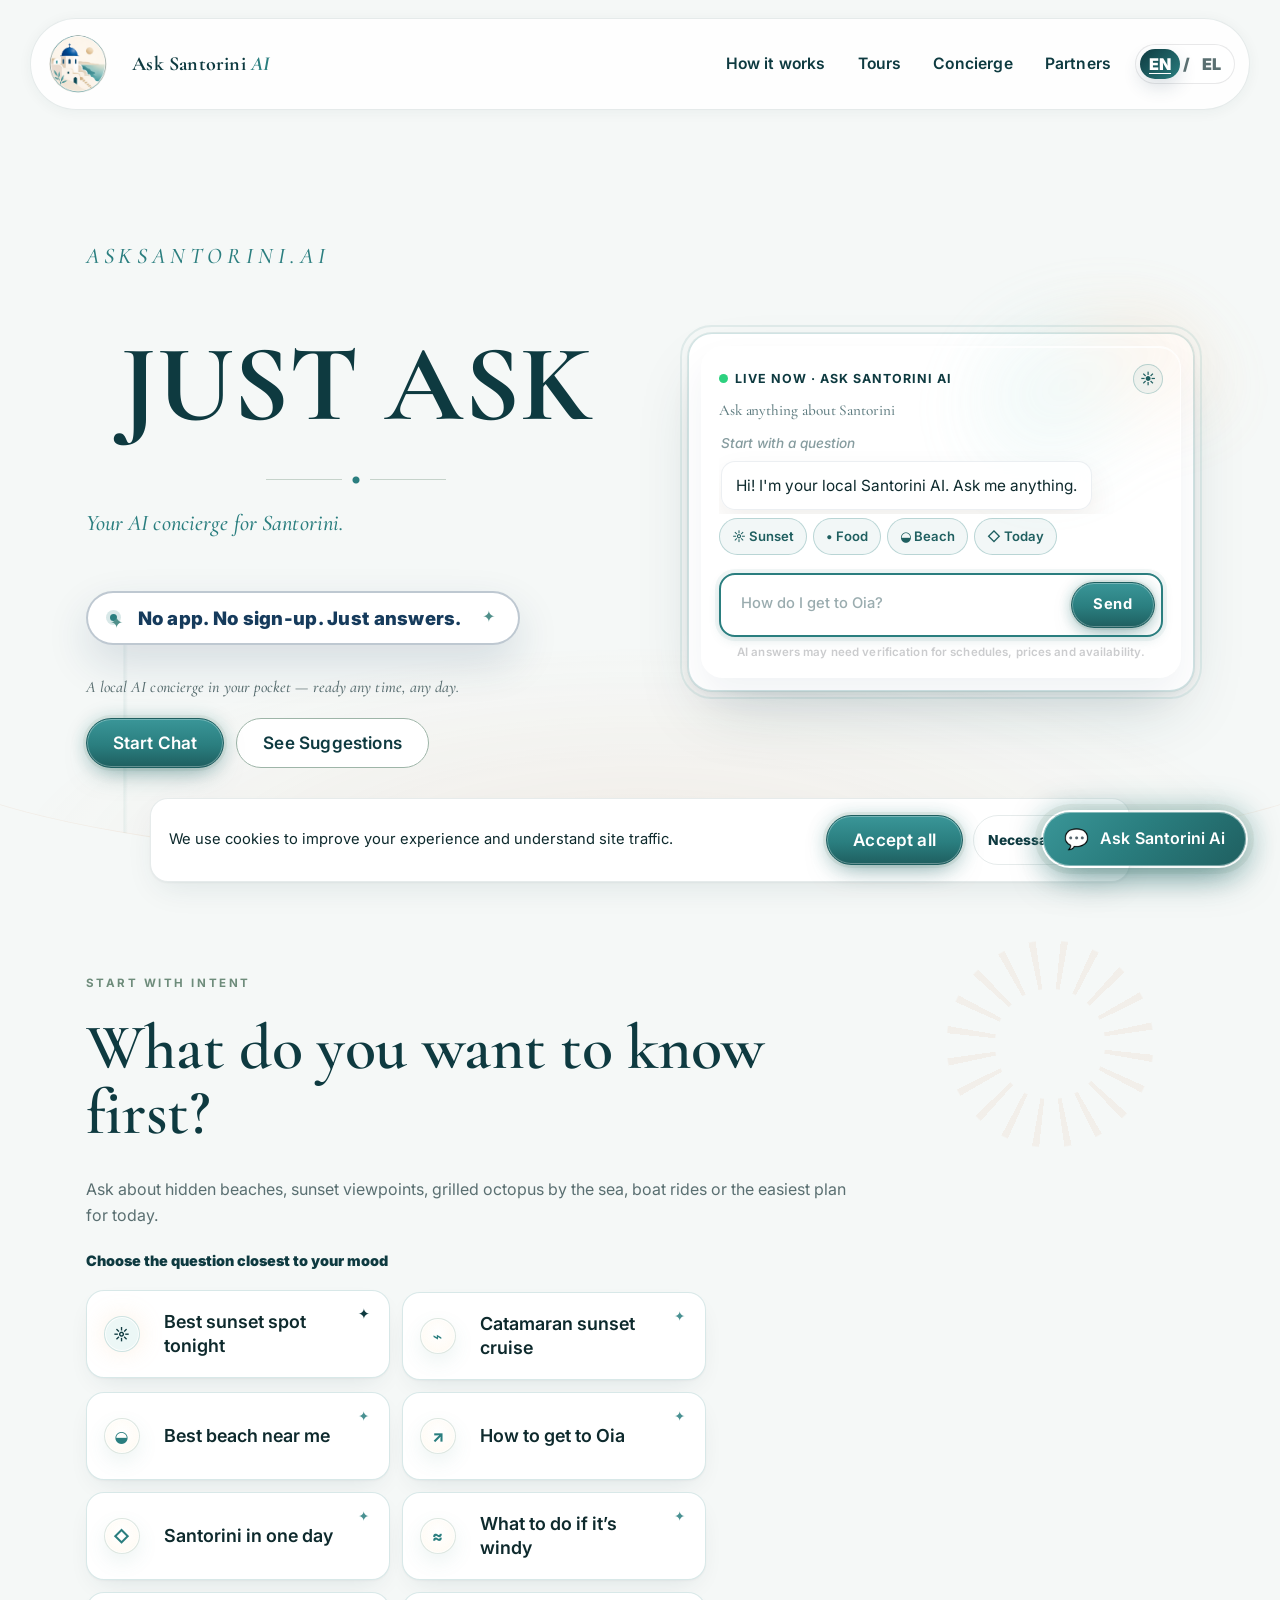
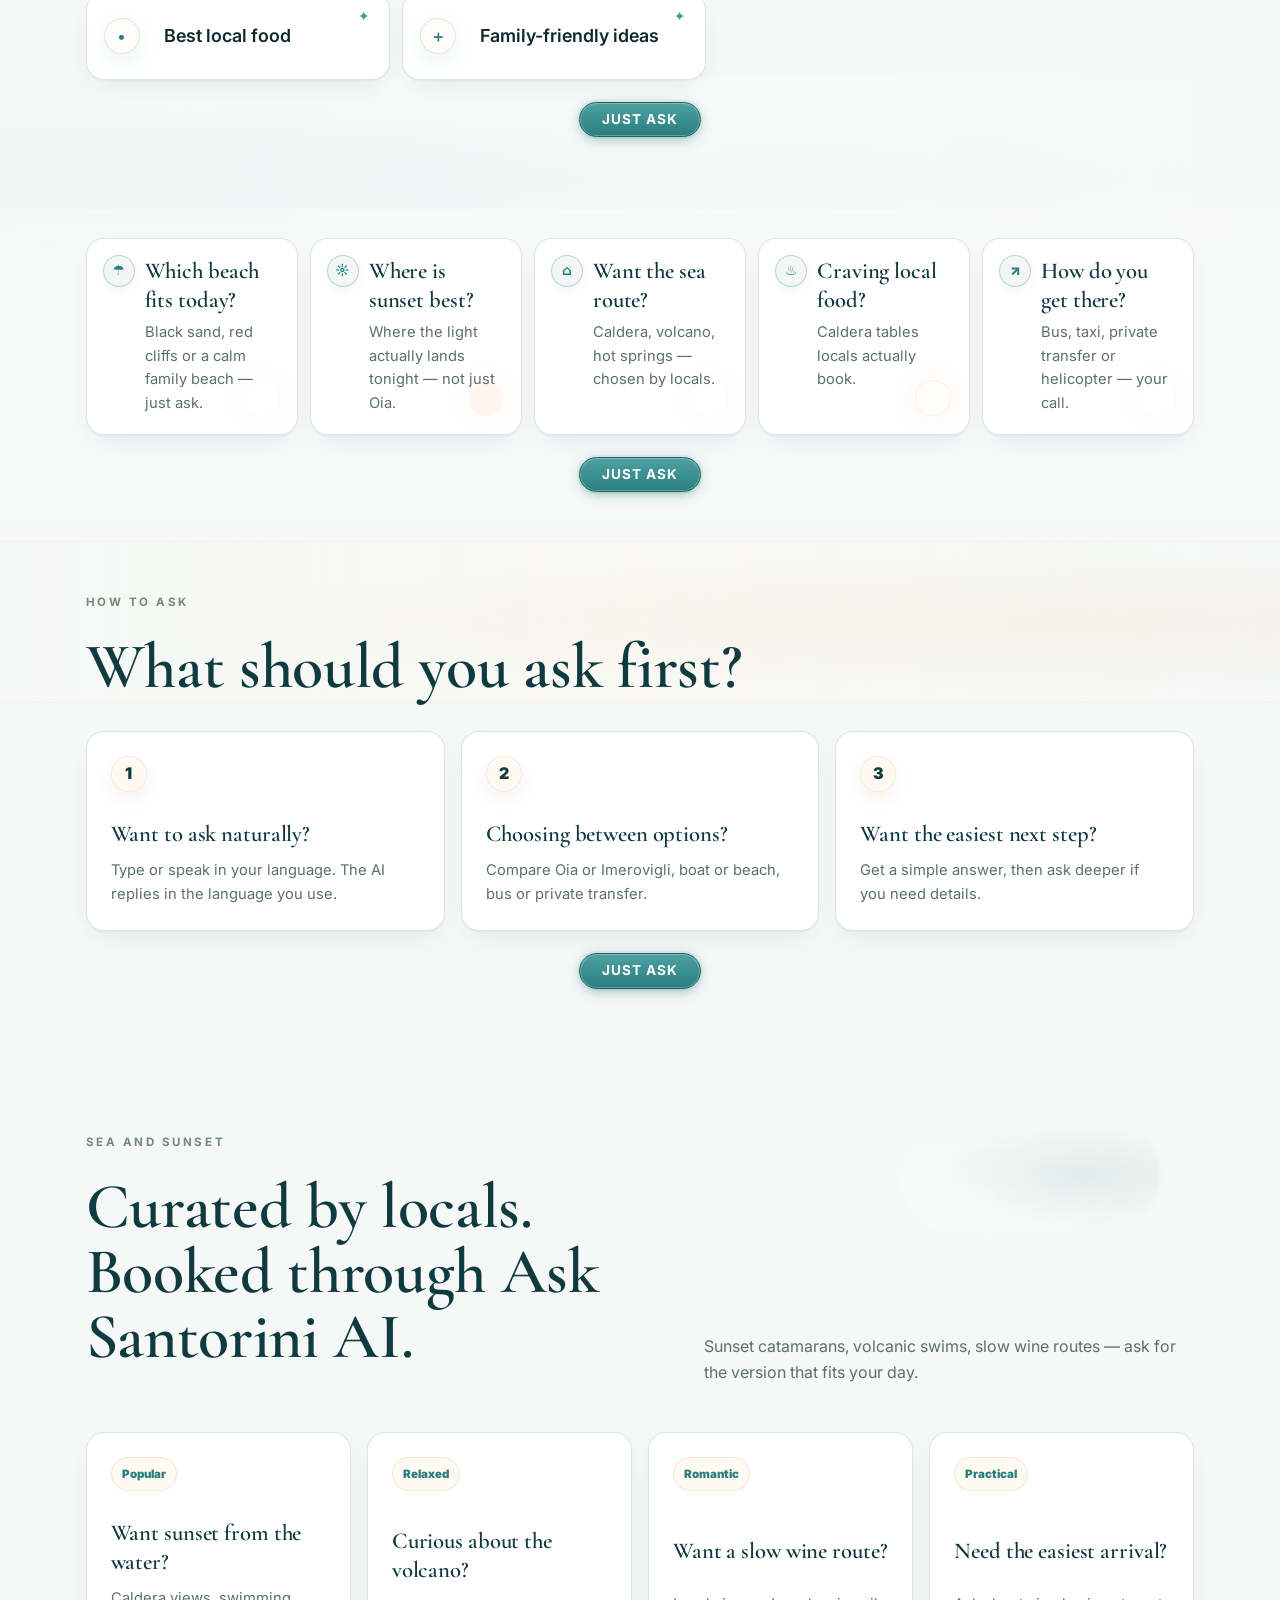
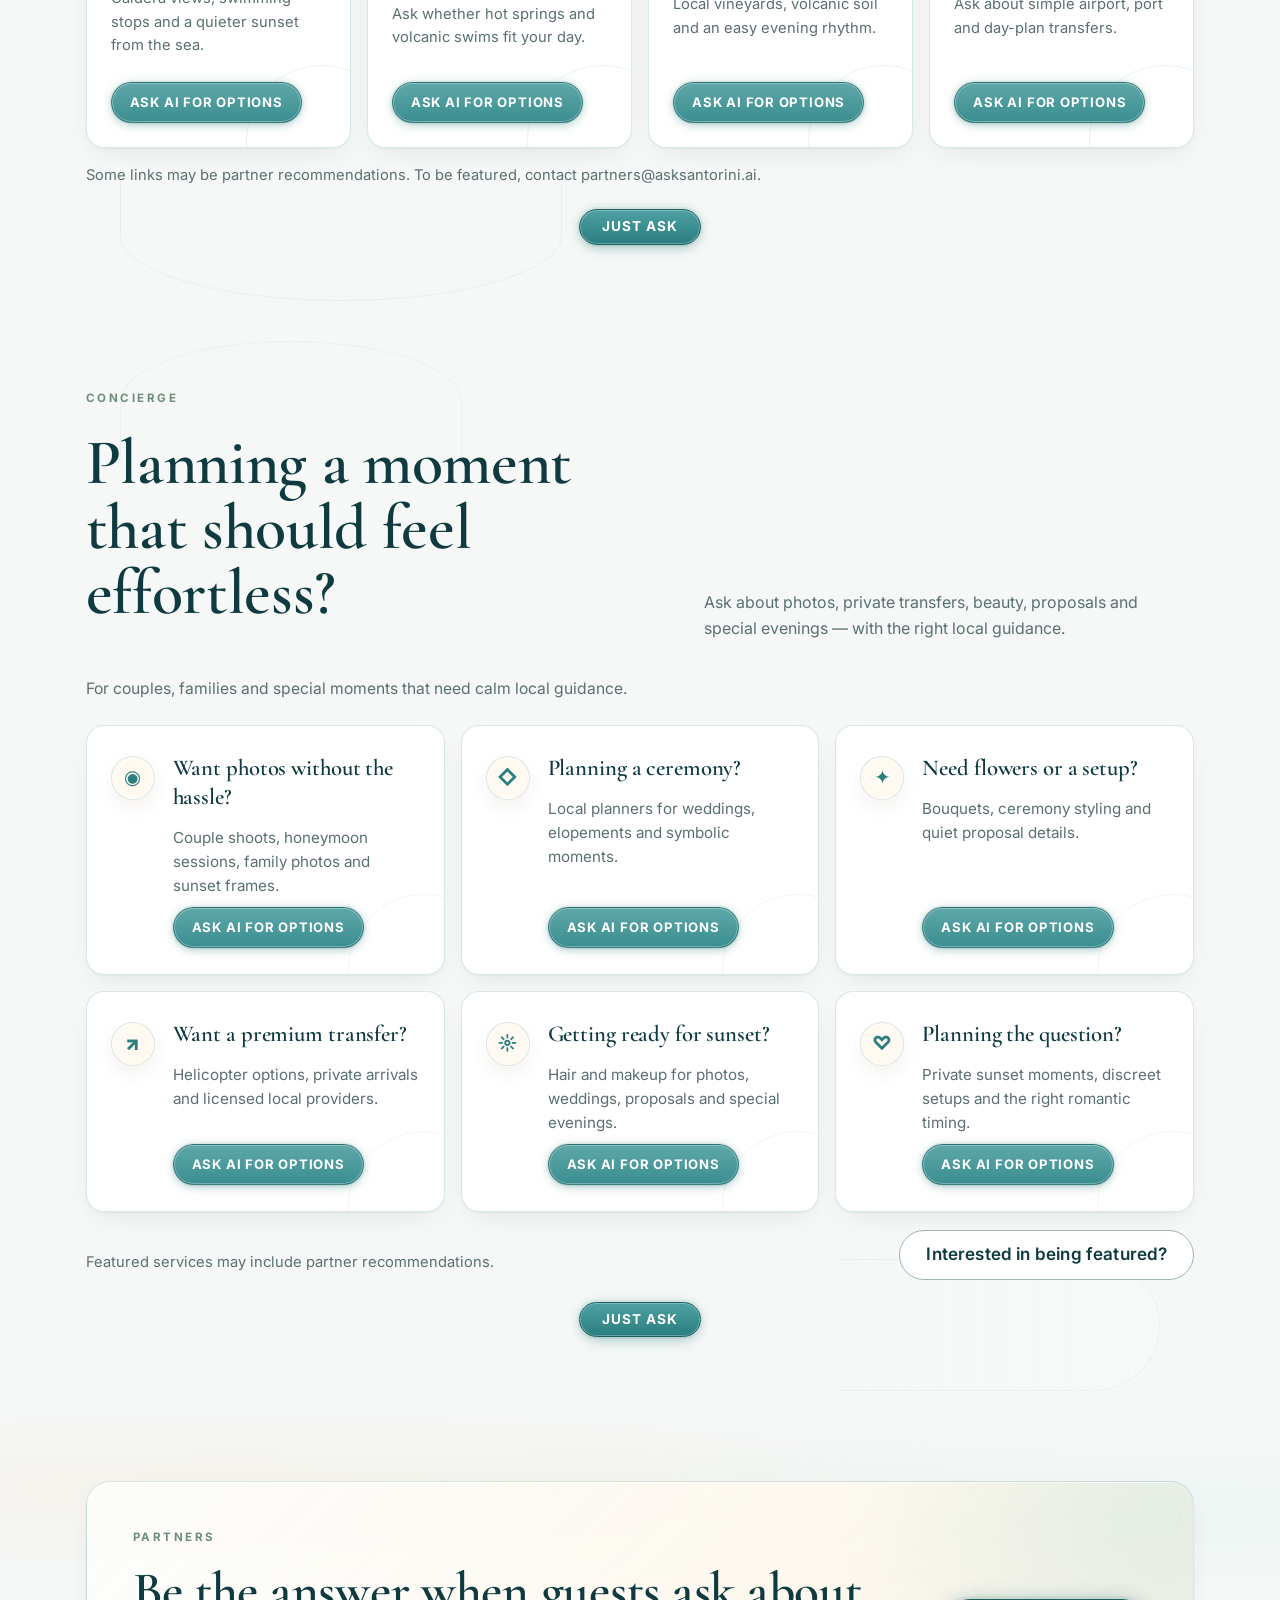
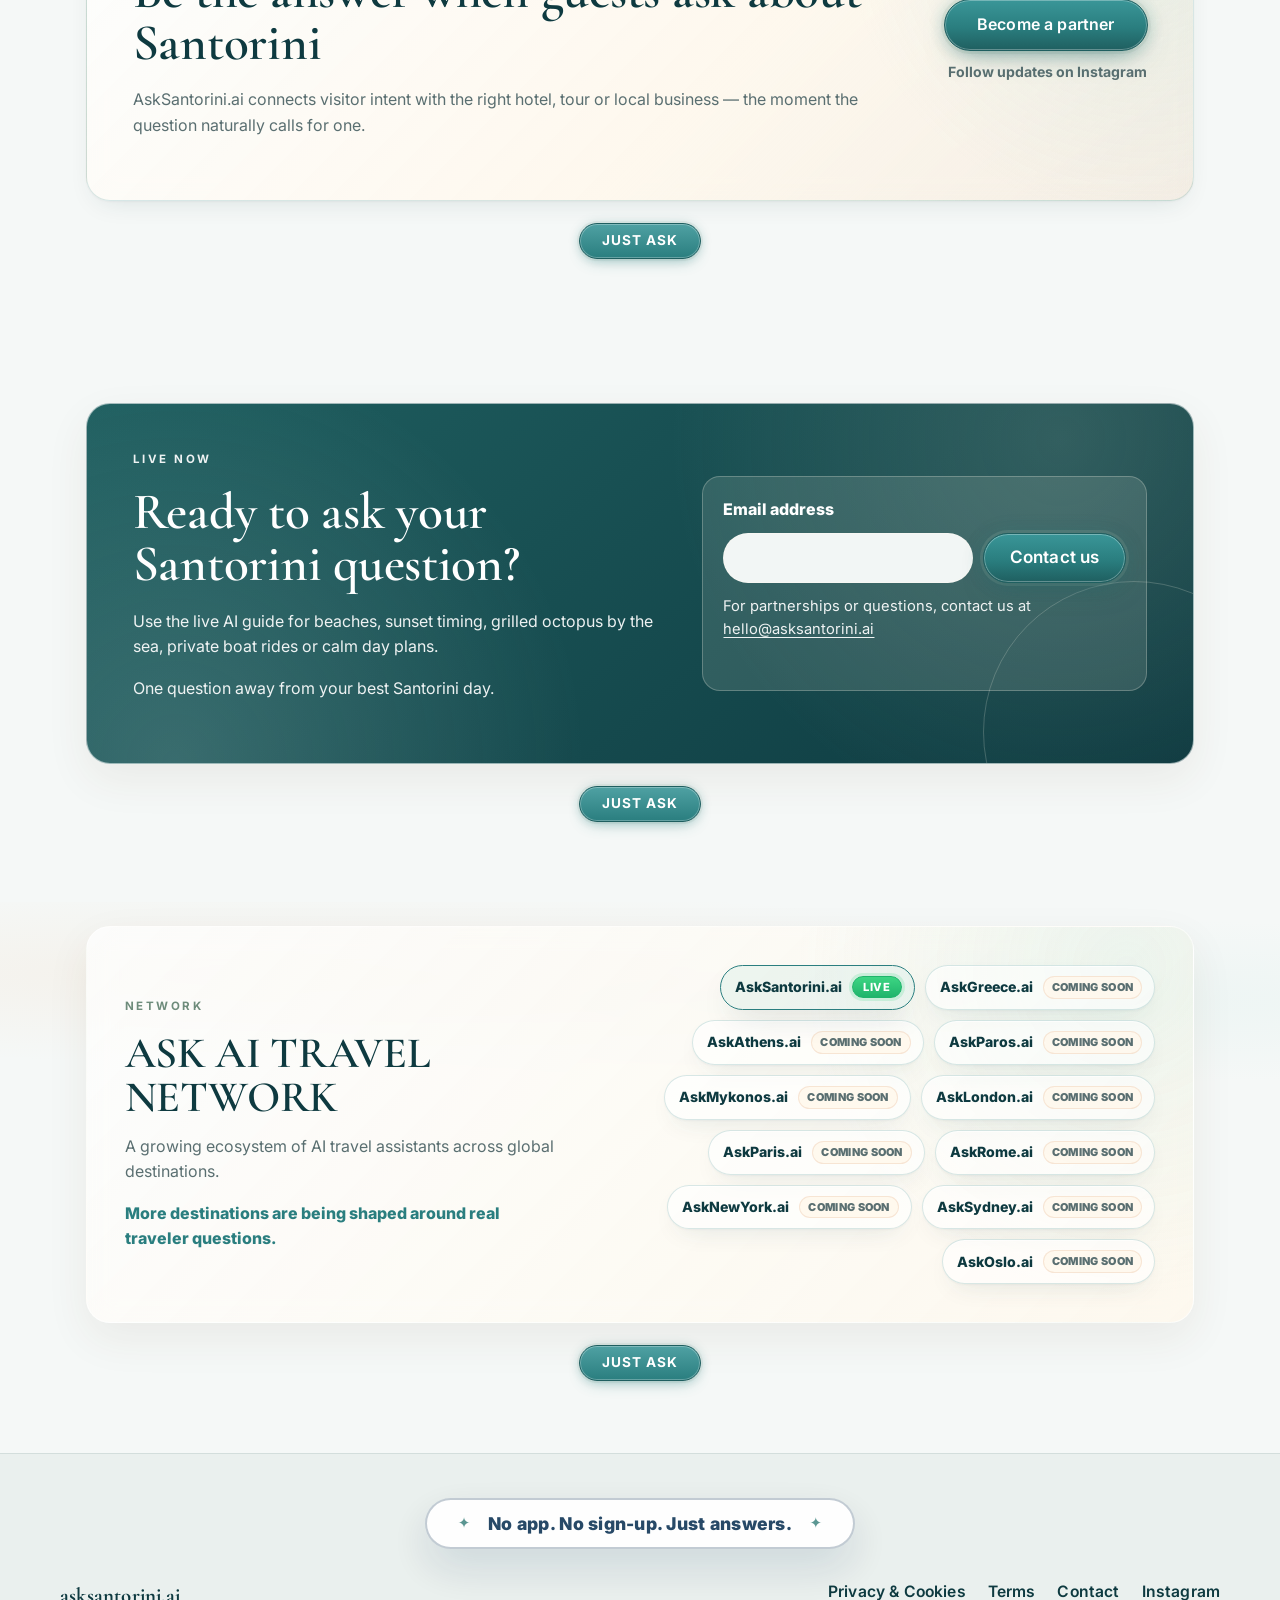
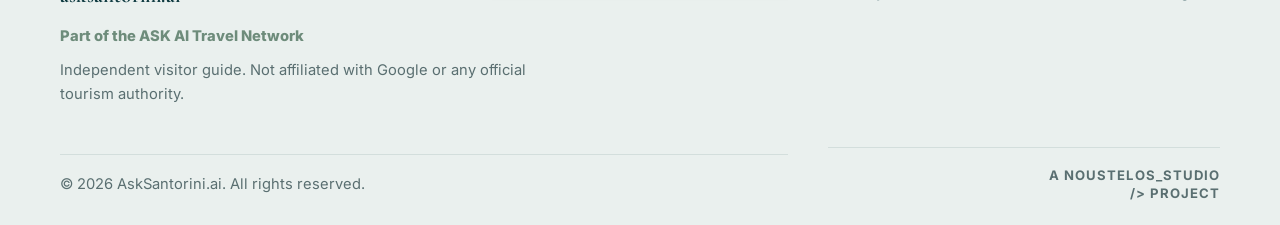
==== commit f0645019: "feat(bg): add watercolor Santorini deco below hero, remove sun/orange artifacts - Place aquarela bg." ====
--- a/index.html
+++ b/index.html
@@ -165,6 +165,8 @@
         </aside>
       </section>
 
+      <div class="watercolor-bg-deco" aria-hidden="true"></div>
+
       <section class="questions-section section-shell" id="questions">
         <div class="section-heading compact">
           <p class="eyebrow" data-i18n="demoFeature">Start with intent</p>
--- a/styles-override.css
+++ b/styles-override.css
@@ -3807,3 +3807,49 @@
   }
 }
 
+/* Remove sun circle decoration from hero (visible through watercolor) */
+.hero::after {
+  display: none !important;
+}
+
+/* Remove orange linear band from feature-strip (visible through watercolor) */
+.feature-strip {
+  border-block-color: transparent !important;
+  background: rgba(255, 255, 255, 0.22) !important;
+}
+
+/* ── Watercolor scenic decoration ──────────────────────────────────────────
+   Aquarela of Santorini cliff houses + caldera.
+   Appears on the right side below the hero/chat, where the layout has
+   breathing room. Fades softly on all edges via mask gradients.
+   Hidden on narrow viewports where it would crowd content.
+   ──────────────────────────────────────────────────────────────────────── */
+#main-content {
+  position: relative;
+}
+
+.watercolor-bg-deco {
+  position: absolute;
+  top: calc(100vh - 80px);
+  left: 14%;
+  right: 0;
+  height: min(85vh, 1020px);
+  background: url('assets/photos/bg.jpeg') center / cover no-repeat;
+  opacity: 0.60;
+  pointer-events: none;
+  z-index: 0;
+  -webkit-mask-image:
+    linear-gradient(to right, transparent 0%, black 20%, black 82%, transparent 100%),
+    linear-gradient(to bottom, transparent 0%, black 9%, black 78%, transparent 100%);
+  -webkit-mask-composite: source-in;
+  mask-image:
+    linear-gradient(to right, transparent 0%, black 20%, black 82%, transparent 100%),
+    linear-gradient(to bottom, transparent 0%, black 9%, black 78%, transparent 100%);
+  mask-composite: intersect;
+}
+
+@media (max-width: 980px) {
+  .watercolor-bg-deco {
+    display: none;
+  }
+}
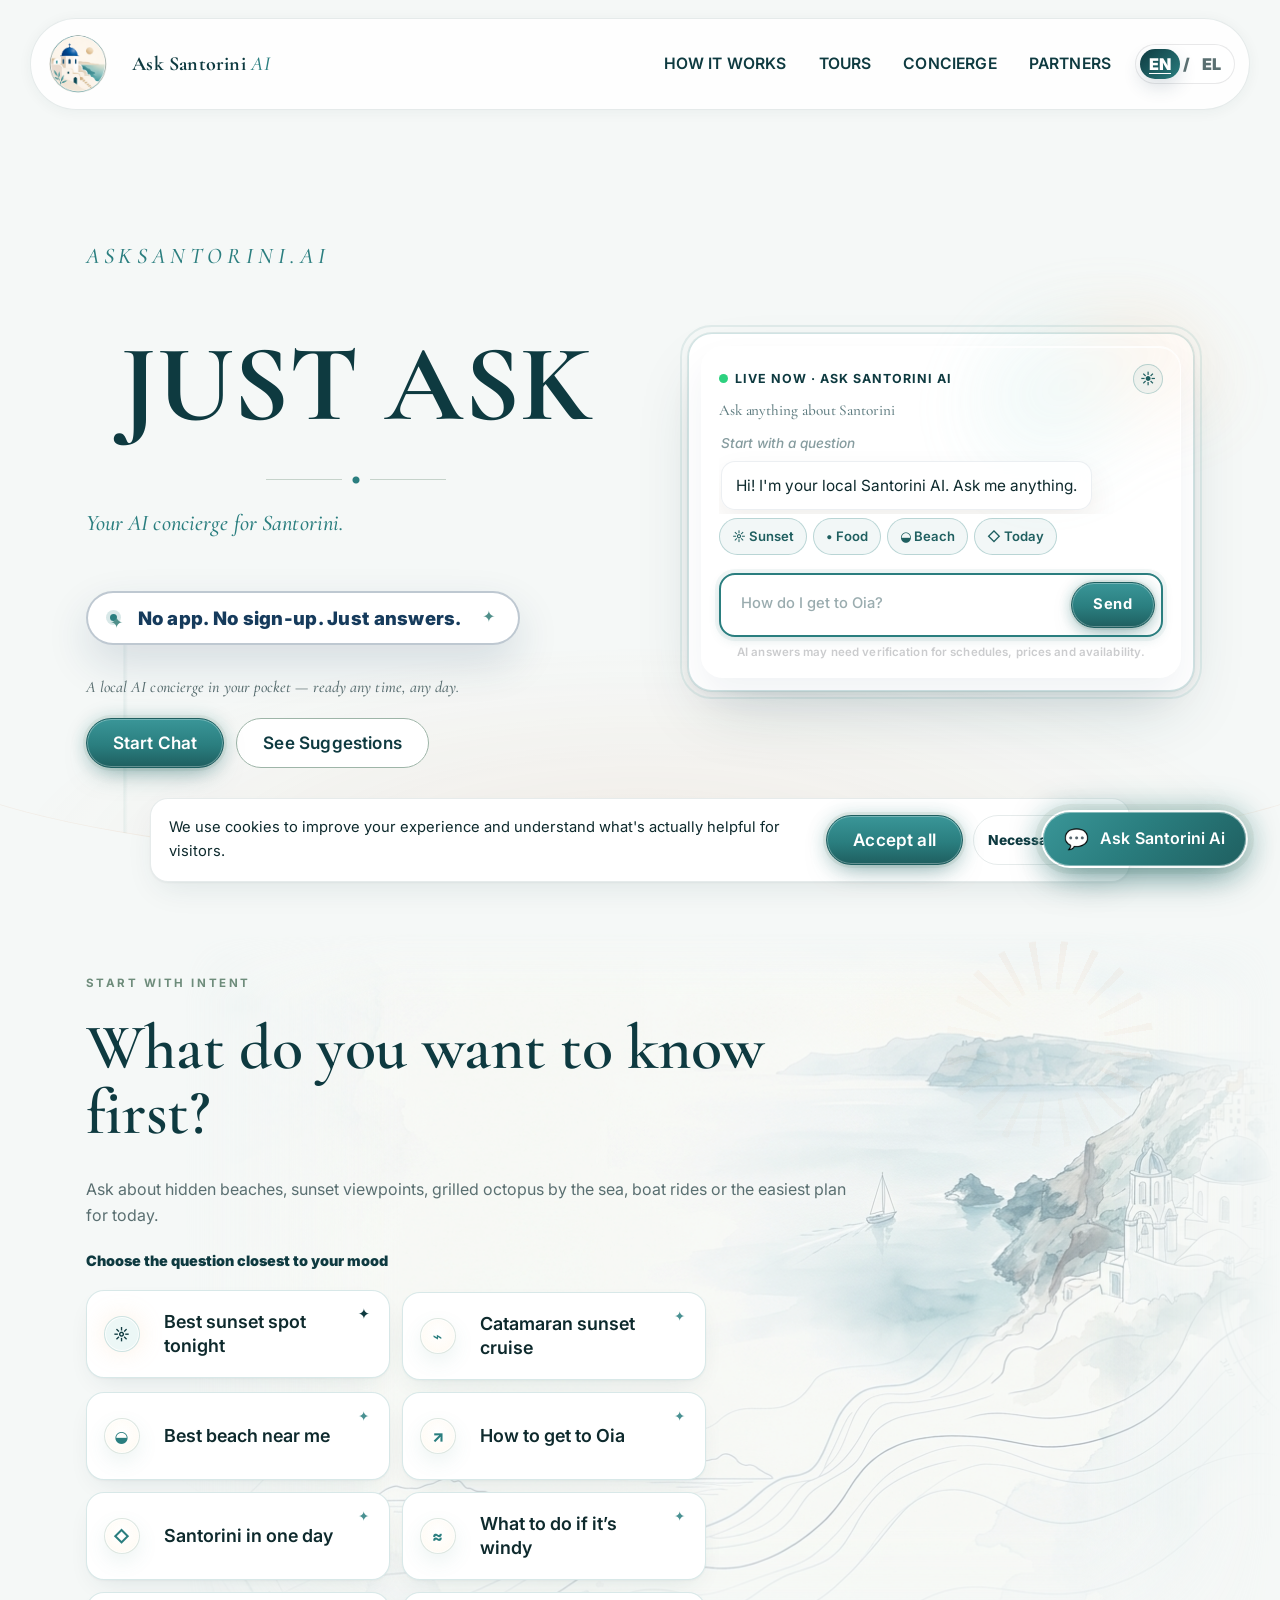
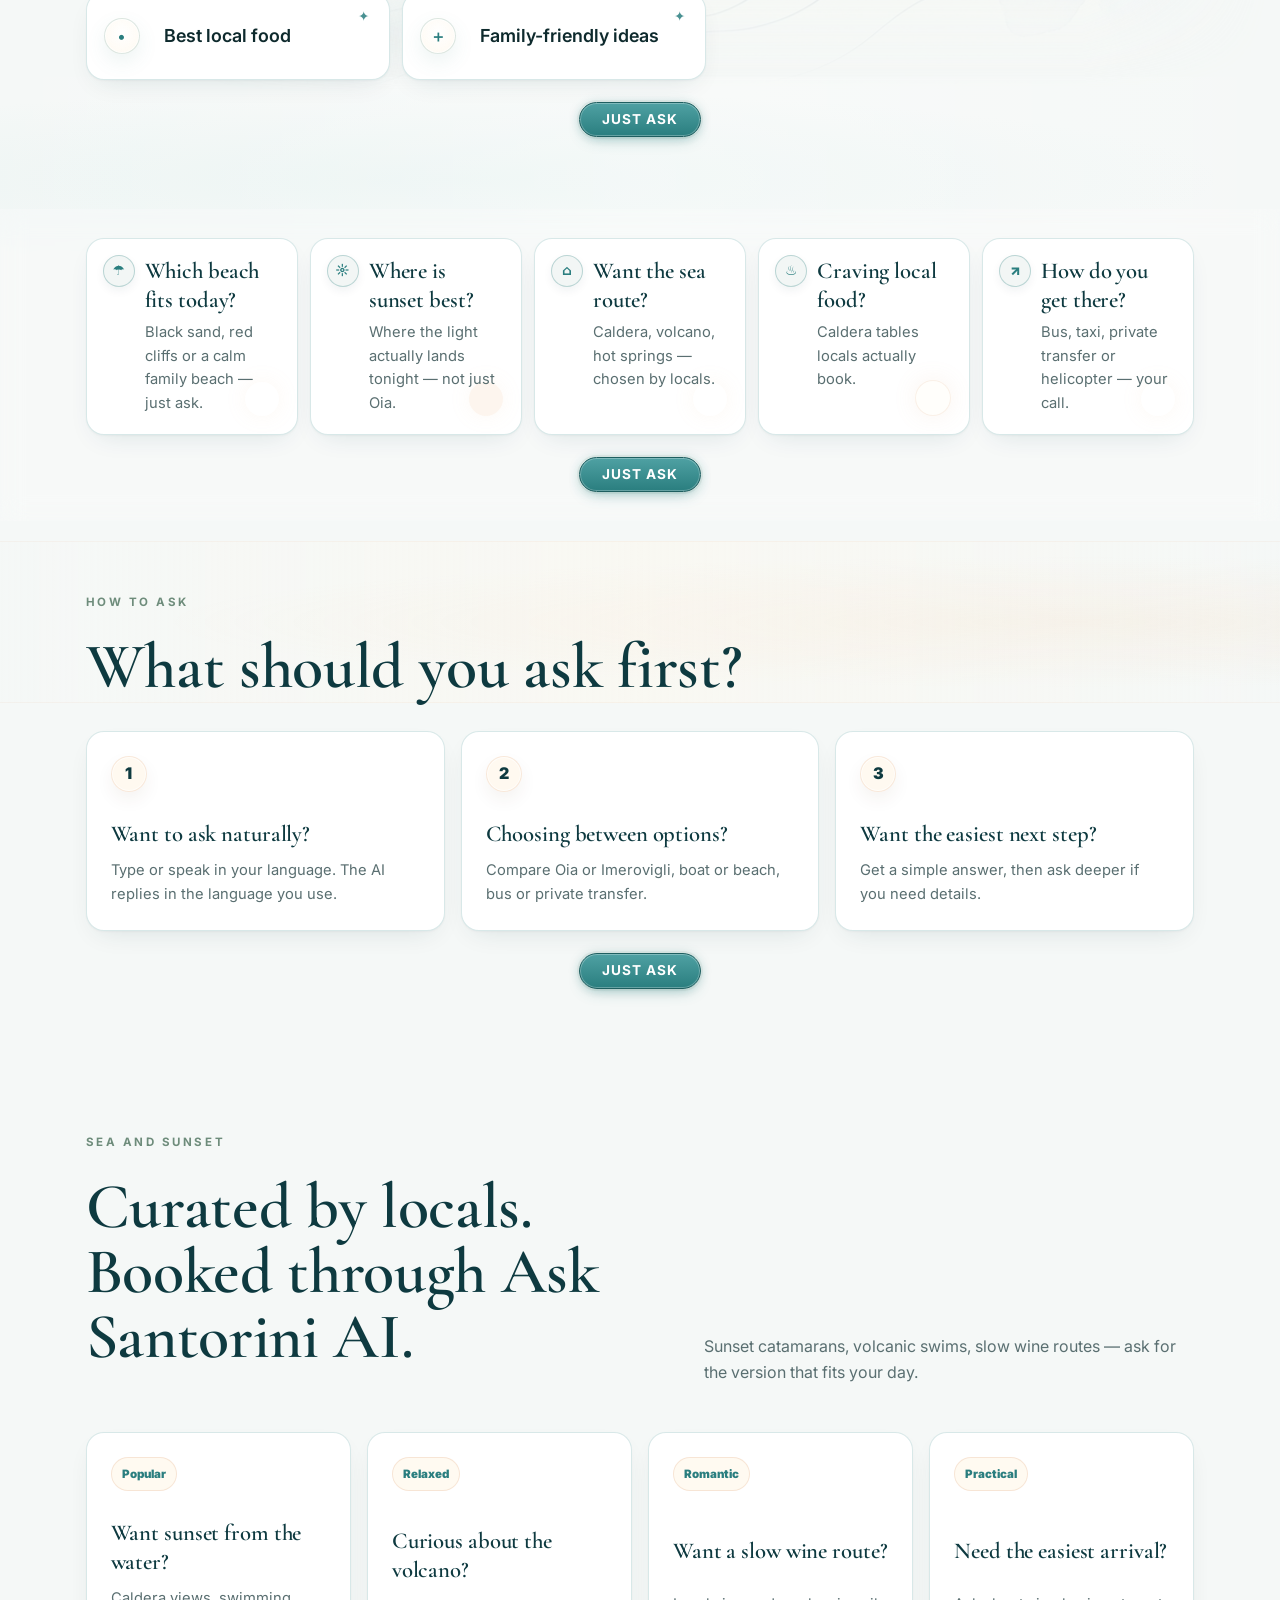
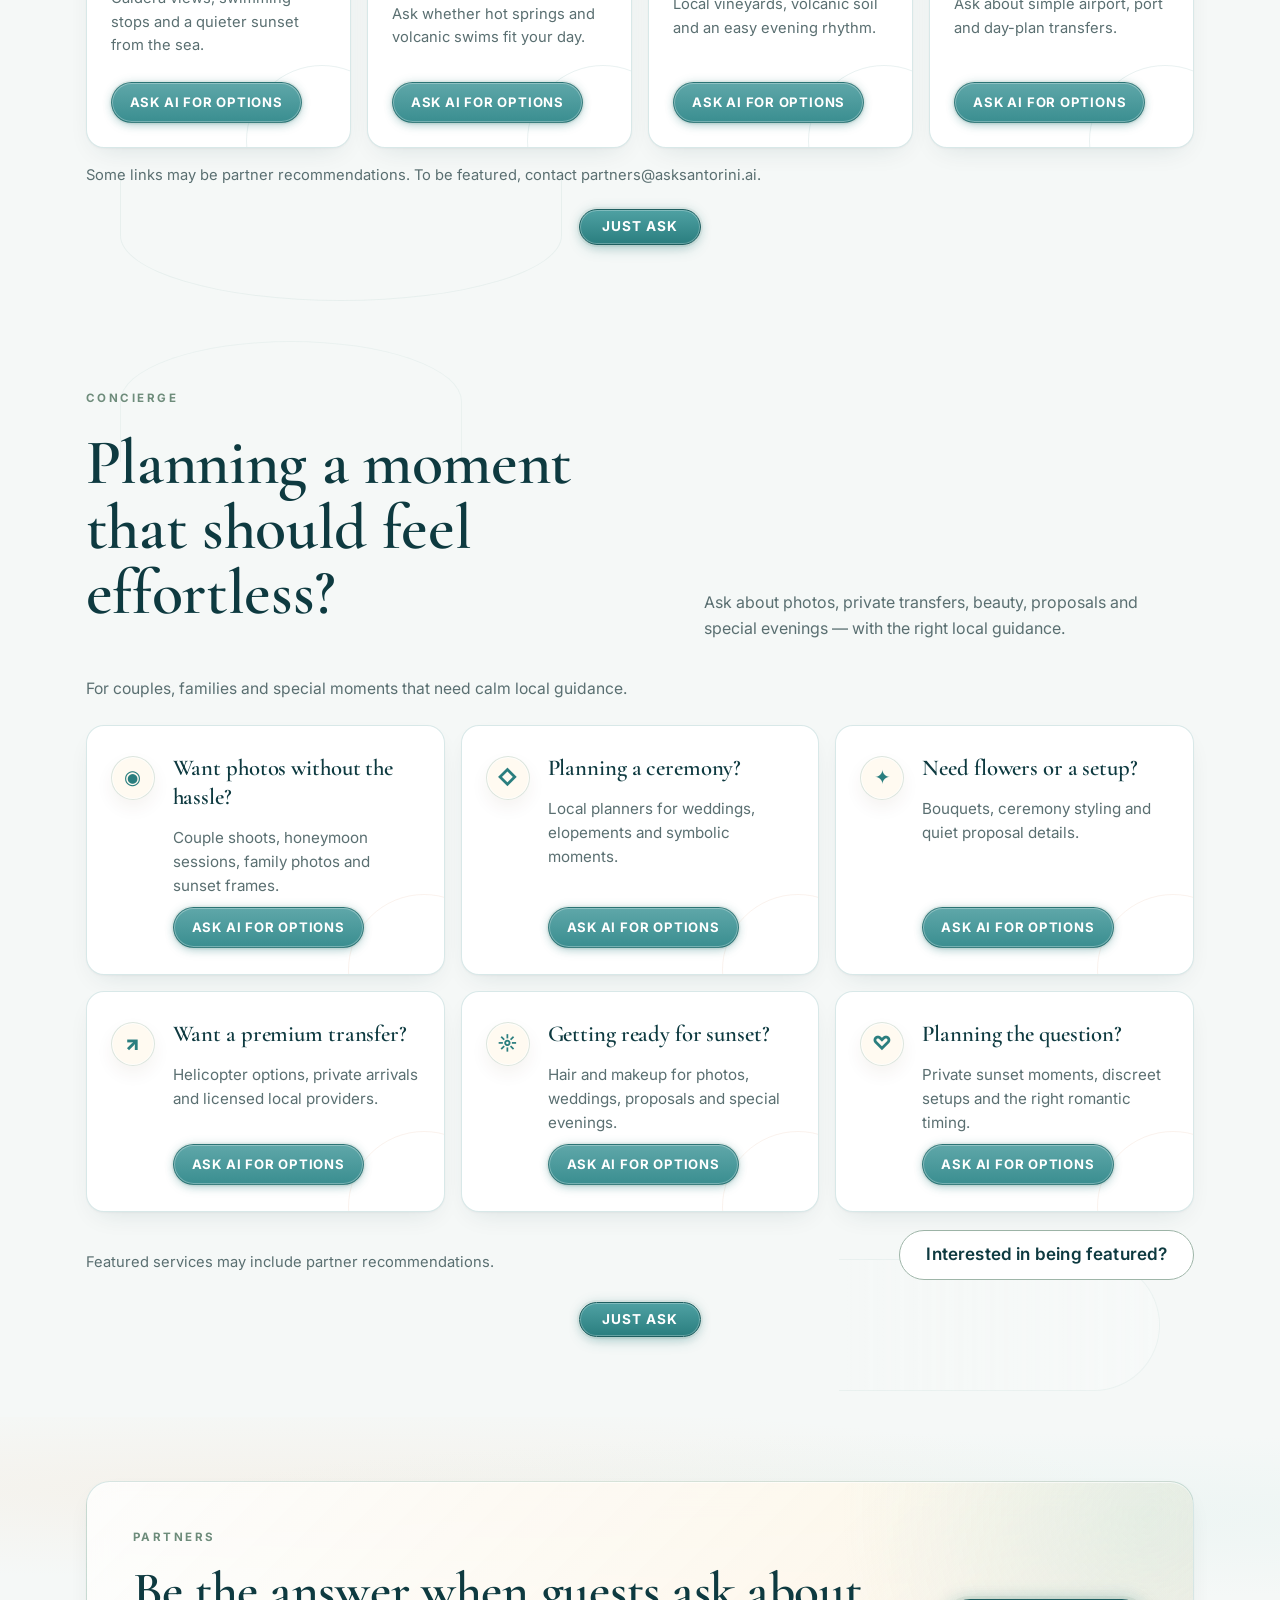
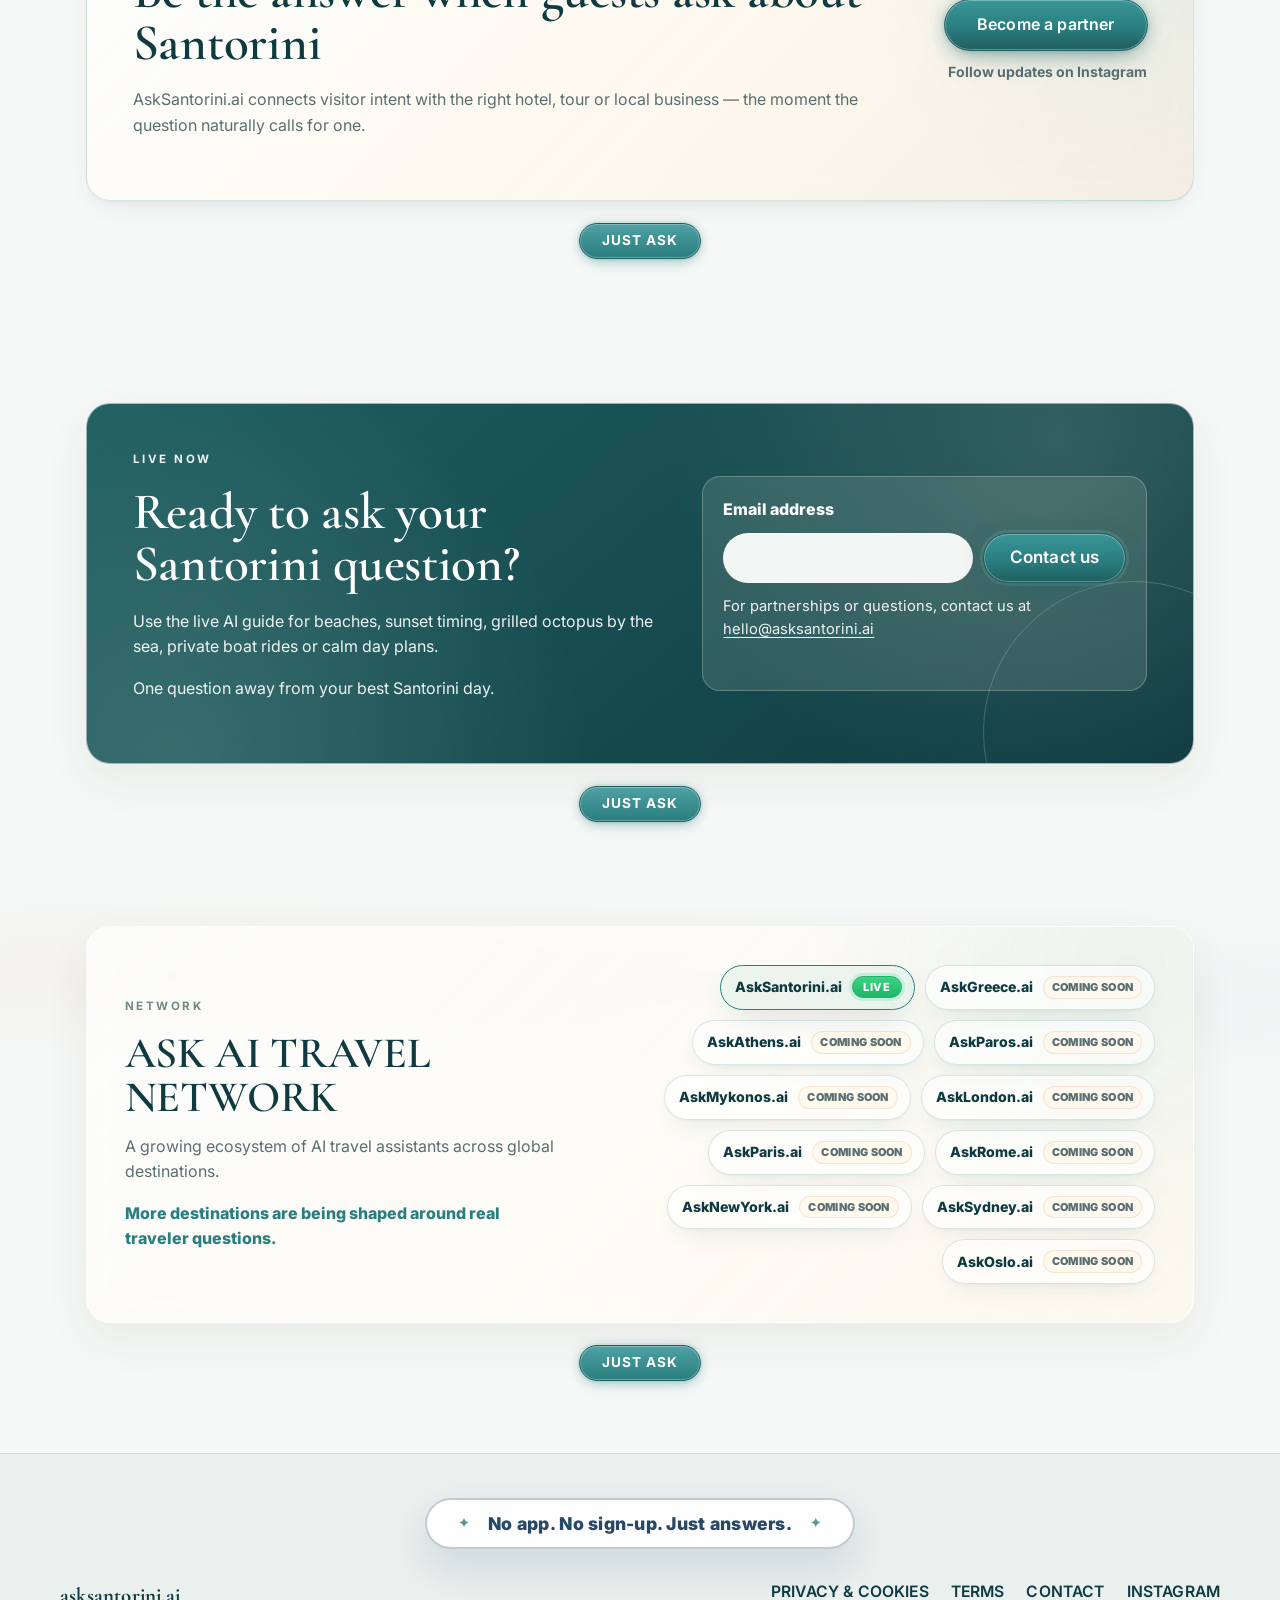
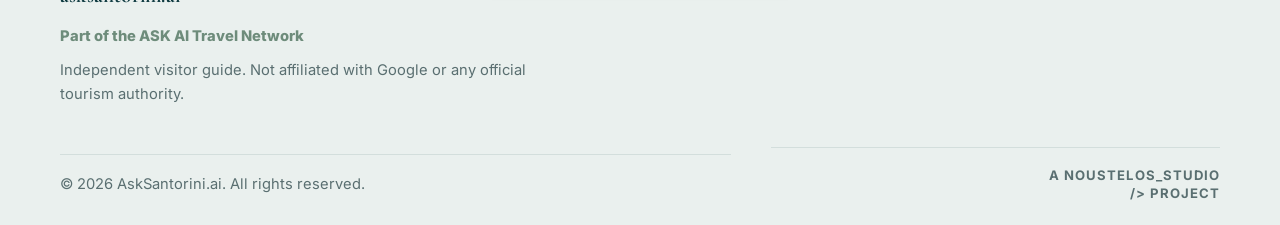
==== commit 47181c33: "feat(ui): premium header fonts, new favicon, clickable feature cards - Switch logo to Cormorant Gara" ====
--- a/index.html
+++ b/index.html
@@ -25,10 +25,13 @@
     <meta name="twitter:description" content="Ask Santorini in real time. Get instant AI answers about beaches, sunsets, tours, food, transport and local experiences.">
     <meta name="twitter:image" content="https://asksantorini.ai/assets/social/ask-santorini-og.jpg">
     <meta name="theme-color" content="#0F3D78">
-    <link rel="icon" href="assets/icons/favicon.svg" type="image/svg+xml">
+    <link rel="icon" href="assets/icons/favicon.ico" sizes="any">
+    <link rel="icon" href="assets/icons/favicon-32x32.png" type="image/png" sizes="32x32">
+    <link rel="icon" href="assets/icons/favicon-16x16.png" type="image/png" sizes="16x16">
+    <link rel="apple-touch-icon" href="assets/icons/apple-touch-icon.png">
     <link rel="preconnect" href="https://fonts.googleapis.com">
     <link rel="preconnect" href="https://fonts.gstatic.com" crossorigin>
-    <link href="https://fonts.googleapis.com/css2?family=Cormorant+Garamond:wght@500;600;700&family=Inter:wght@400;500;600;700&family=Playfair+Display:wght@600;700&display=swap" rel="stylesheet">
+    <link href="https://fonts.googleapis.com/css2?family=Cormorant+Garamond:ital,wght@0,500;0,600;0,700;1,500;1,600;1,700&family=Inter:wght@400;500;600;700&family=Playfair+Display:wght@600;700&display=swap" rel="stylesheet">
     <link rel="stylesheet" href="styles.min.css">
     <link rel="stylesheet" href="styles-override.css">
     <script type="application/ld+json">
@@ -191,26 +194,36 @@
 
       <section class="feature-strip" aria-label="Guide topics">
         <div class="feature-row section-shell">
-          <article class="feature-card">
+          <a class="feature-card ask-ai-link" href="#ask-ai"
+            data-chat-prefill-en="Which beach in Santorini is best for me today? Black sand, red cliffs, or something calm?"
+            data-chat-prefill-el="Ποια παραλία στη Σαντορίνη ταιριάζει για σήμερα; Μαύρη άμμος, κόκκινοι βράχοι ή κάτι ήσυχο;">
             <h3 data-i18n="featureBeaches">Which beach fits today?</h3>
             <p data-i18n="featureBeachesLine">Black sand, red cliffs or family calm — just ask.</p>
-          </article>
-          <article class="feature-card">
+          </a>
+          <a class="feature-card ask-ai-link" href="#ask-ai"
+            data-chat-prefill-en="Where is the best place to watch the sunset in Santorini tonight?"
+            data-chat-prefill-el="Πού είναι το καλύτερο μέρος για ηλιοβασίλεμα στη Σαντορίνη απόψε;">
             <h3 data-i18n="featureSunsets">Where is sunset best?</h3>
             <p data-i18n="featureSunsetsLine">Where the light actually lands tonight — not just Oia.</p>
-          </article>
-          <article class="feature-card">
+          </a>
+          <a class="feature-card ask-ai-link" href="#ask-ai"
+            data-chat-prefill-en="Tell me about Caldera boat tours in Santorini — volcano, hot springs, and sea experiences."
+            data-chat-prefill-el="Πες μου για θαλάσσιες εκδρομές στη Σαντορίνη — Καλντέρα, ηφαίστειο, θερμά νερά.">
             <h3 data-i18n="featureTours">Want the sea route?</h3>
             <p data-i18n="featureToursLine">Caldera, volcano, hot springs — chosen by locals.</p>
-          </article>
-          <article class="feature-card">
+          </a>
+          <a class="feature-card ask-ai-link" href="#ask-ai"
+            data-chat-prefill-en="What are the best local restaurants and food experiences in Santorini?"
+            data-chat-prefill-el="Ποια είναι τα καλύτερα τοπικά εστιατόρια και γαστρονομικές εμπειρίες στη Σαντορίνη;">
             <h3 data-i18n="featureFood">Craving local food?</h3>
             <p data-i18n="featureFoodLine">Caldera tables locals actually book.</p>
-          </article>
-          <article class="feature-card">
+          </a>
+          <a class="feature-card ask-ai-link" href="#ask-ai"
+            data-chat-prefill-en="How do I get around Santorini? What are my transport options — bus, taxi, or private transfer?"
+            data-chat-prefill-el="Πώς μετακινούμαι στη Σαντορίνη; Ποιες είναι οι επιλογές μεταφοράς — λεωφορείο, ταξί ή ιδιωτικό;">
             <h3 data-i18n="featureTransport">How do you get there?</h3>
             <p data-i18n="featureTransportLine">Bus, taxi, private transfer or helicopter — your call.</p>
-          </article>
+          </a>
         </div>
         <a class="section-micro-cta" href="#ask-ai" data-i18n="featureMicroCta">Ask the concierge</a>
       </section>
--- a/styles.min.css
+++ b/styles.min.css
@@ -1 +1 @@
-:root{--bg:#F8F3E8;--bg-soft:#FFF8EC;--surface:#fffdf8;--surface-soft:#fff8ec;--text:#1D232B;--muted:#6F7277;--navy:#163B5C;--mint:#B8E3DD;--aqua:#9FD8D2;--sand:#EAD8BD;--glass:rgba(255, 255, 255, 0.72);--teal:#4F8F8A;--terracotta:#D89A73;--apricot:#F0B985;--sunset:#D89A73;--line:rgba(29, 35, 43, 0.10);--glow:rgba(240, 185, 133, 0.25);--shadow:0 24px 70px rgba(91, 63, 32, 0.10);--radius:8px;--radius-small:8px;--max-width:1160px;--serif:"Playfair Display",Georgia,serif;--sans:"Inter",ui-sans-serif,system-ui,-apple-system,BlinkMacSystemFont,"Segoe UI",sans-serif}*{box-sizing:border-box}html{scroll-behavior:smooth;overflow-x:hidden}body{margin:0;background:radial-gradient(circle at 10% 13%,rgba(240,185,133,.26),transparent 28vw),radial-gradient(circle at 88% 2%,rgba(255,248,236,.96),transparent 34vw),radial-gradient(circle at 78% 28%,rgba(159,216,210,.14),transparent 26vw),linear-gradient(180deg,#fff8ec 0,var(--bg) 38%,#f5ead8 100%);color:var(--text);font-family:var(--sans);font-size:16px;line-height:1.6;overflow-x:hidden}body::before{content:"";position:fixed;inset:0;z-index:-1;pointer-events:none;background:radial-gradient(ellipse at 96% 1%,rgba(108,83,53,.13),transparent 18vw),linear-gradient(115deg,transparent 0 52%,rgba(216,154,115,.055) 52% 52.5%,transparent 52.5% 100%),radial-gradient(ellipse at 50% 0,rgba(255,255,255,.74),transparent 46vw)}body::after{content:"";position:fixed;inset:0;z-index:-1;pointer-events:none;background:linear-gradient(90deg,transparent 0 18%,rgba(79,143,138,.09) 18.1%,transparent 18.35% 100%),radial-gradient(circle at 18% 58%,rgba(216,154,115,.1) 0 1px,transparent 1.5px),radial-gradient(circle at 22% 58%,rgba(79,143,138,.1) 0 1px,transparent 1.5px),radial-gradient(circle at 26% 58%,rgba(216,154,115,.1) 0 1px,transparent 1.5px);background-size:auto,42px 42px,42px 42px,42px 42px;opacity:.38}body.modal-open{overflow:hidden}a{color:inherit;text-decoration:none}button,input{font:inherit}button{cursor:pointer}img{max-width:100%;height:auto}.skip-link{position:fixed;top:12px;left:12px;z-index:100;padding:10px 14px;border-radius:999px;background:var(--navy);color:#fff;font-weight:800;transform:translateY(-150%);transition:transform 180ms ease}.skip-link:focus{transform:translateY(0)}.section-shell{width:min(calc(100% - 40px),var(--max-width));margin:0 auto}.site-header{position:sticky;top:0;z-index:1000;display:flex;align-items:center;justify-content:space-between;gap:20px;width:min(calc(100% - 24px),1220px);margin:12px auto 0;padding:12px 14px;border:1px solid rgba(29,35,43,.08);border-radius:999px;background:rgba(255,248,236,.78);box-shadow:0 16px 46px rgba(82,54,24,.08);backdrop-filter:blur(18px);-webkit-backdrop-filter:blur(18px)}.footer-links,.form-row,.hero-actions,.site-logo,.site-nav{display:flex;align-items:center}.site-logo{flex-shrink:0;text-decoration:none}.chat-card,.chatbot-panel>*,.feature-card,.footer-inner>*,.hero-copy,.partners-panel>*,.questions-experience>*,.step-card,.tour-card{min-width:0}.site-logo img,.site-logo picture{display:block}.site-logo img{width:auto;height:54px;max-width:280px;object-fit:contain}.site-nav{gap:4px}.mobile-social-link{display:none}.language-toggle{display:inline-flex;align-items:center;gap:3px;margin-left:4px;padding:4px;border:1px solid var(--line);border-radius:999px;background:rgba(255,255,255,.5);color:var(--muted);font-size:.78rem;font-weight:900;line-height:1}.language-toggle button{min-width:34px;min-height:30px;padding:7px 9px;border:0;border-radius:999px;background:0 0;color:inherit;font-size:inherit;font-weight:inherit;line-height:1}.language-toggle button[aria-pressed=true]{background:linear-gradient(135deg,var(--navy),var(--teal));color:#fff;box-shadow:0 8px 18px rgba(35,66,92,.16);text-decoration:underline;text-underline-offset:3px}.menu-toggle{display:none}.footer-links a,.footer-links button,.site-nav a{color:var(--muted);font-size:.88rem;font-weight:600}.site-nav a{padding:10px 12px;border-radius:999px}.footer-links a:hover,.footer-links button:hover,.site-nav a:hover{color:var(--navy)}.site-nav a:hover{background:rgba(240,185,133,.18)}.site-nav .nav-cta{margin-left:4px;background:linear-gradient(135deg,var(--navy),var(--teal));color:#fff;box-shadow:0 12px 28px rgba(22,59,92,.18),0 0 0 1px rgba(240,185,133,.28) inset}.hero{position:relative;display:grid;grid-template-columns:minmax(0,0.96fr) minmax(330px,0.9fr);gap:clamp(28px,5vw,62px);align-items:center;min-height:calc(100vh - 108px);padding:76px 0 64px}.hero::after,.hero::before{content:"";position:absolute;pointer-events:none;z-index:-1}.hero::before{left:max(-14vw,-160px);right:max(-14vw,-160px);bottom:4%;height:min(260px,30vw);border:1px solid rgba(216,154,115,.16);border-top:0;border-radius:0 0 52% 52%;background:linear-gradient(90deg,transparent 0 15%,rgba(79,143,138,.12) 15.1%,transparent 15.35% 100%),radial-gradient(ellipse at 50% 100%,rgba(216,154,115,.16),transparent 62%);opacity:.76}.hero::after{top:80px;right:min(5vw,64px);width:min(570px,70vw);height:min(570px,70vw);border-radius:50%;background:radial-gradient(circle,rgba(255,248,236,.92) 0 18%,rgba(240,185,133,.27) 19% 44%,rgba(159,216,210,.13) 45% 54%,transparent 70%);filter:blur(14px)}.eyebrow{margin:0 0 14px;color:var(--teal);font-size:.76rem;font-weight:800;letter-spacing:.14em;text-transform:uppercase}h1,h2,h3,p{margin-top:0}h1,h2,h3{font-family:var(--serif);letter-spacing:0;line-height:1.02}h1{max-width:720px;margin-bottom:20px;color:var(--navy);font-size:clamp(3.2rem, 7.4vw, 6.6rem);font-weight:700;text-wrap:balance}.hero h1::after{content:"";display:block;width:168px;height:22px;margin:22px 0 0;background:radial-gradient(circle at 50% 50%,var(--apricot) 0 3px,transparent 4px),linear-gradient(90deg,transparent 0,rgba(216,154,115,.44) 0 44%,transparent 44% 56%,rgba(216,154,115,.44) 56% 100%);background-size:100% 100%,100% 1px;background-position:center,center;background-repeat:no-repeat}h2{margin-bottom:18px;font-size:clamp(2.2rem, 5vw, 4rem)}h3{line-height:1.2}.hero-subtitle{max-width:650px;margin-bottom:28px;color:#35636b;font-size:clamp(1.08rem, 2.2vw, 1.36rem);letter-spacing:.01em}.hero-actions{flex-wrap:wrap;gap:12px;margin-bottom:18px}.button{display:inline-flex;align-items:center;justify-content:center;min-height:48px;padding:13px 20px;border:1px solid transparent;border-radius:999px;font-weight:800;line-height:1;transition:transform 180ms ease,border-color 180ms ease,background 180ms ease,color 180ms ease,box-shadow 180ms ease}.button:hover{transform:translateY(-2px)}.button-primary{background:linear-gradient(135deg,var(--navy),var(--teal));color:#fff;box-shadow:0 18px 36px rgba(22,59,92,.2),0 0 28px rgba(240,185,133,.22)}.button-secondary{border-color:rgba(216,154,115,.24);background:rgba(255,248,236,.72);color:var(--navy)}.button-secondary:hover{background:#fff;border-color:rgba(79,143,138,.4)}.disclosure,.form-note,.site-footer p{color:var(--muted);font-size:.92rem}.hero-value-strip{display:inline-flex!important;align-items:center;justify-content:center;width:fit-content;max-width:100%;margin:1.35rem 0 1.25rem!important;padding:.82rem 1.35rem!important;border-radius:999px;background:rgba(255,255,255,.94)!important;border:1.5px solid rgba(22,59,92,.22)!important;box-shadow:0 18px 44px rgba(22,59,92,.12),0 0 0 1px rgba(255,255,255,.75) inset;color:var(--navy,#163b5c)!important;font-size:clamp(1rem, 1.55vw, 1.16rem)!important;font-weight:800!important;letter-spacing:.015em;line-height:1.2;text-align:center;backdrop-filter:blur(18px);-webkit-backdrop-filter:blur(18px)}.hero-value-strip::after,.hero-value-strip::before{content:"✦";color:var(--teal,#4f8f8a);font-size:.85em;opacity:.95;flex:0 0 auto}.hero-value-strip::before{margin-right:.65rem}.hero-value-strip::after{margin-left:.65rem}.hero-value-strip span{display:inline;white-space:pre-line;word-break:break-word}@media (max-width:640px){.hero-value-strip{width:100%!important;padding:.86rem 1rem!important;margin:1.25rem 0 1.15rem!important;font-size:1rem!important;white-space:normal}}.hero-actions,.hero-buttons,.hero-ctas{margin-top:.15rem}.preview-value-reinforce{margin:0 0 18px 0;color:var(--teal);font-size:.98rem;font-weight:500;text-align:left;letter-spacing:.01em}.chat-card{position:relative;overflow:hidden;padding:24px;border:1px solid rgba(255,255,255,.62);border-radius:28px;background:radial-gradient(circle at 86% 6%,rgba(240,185,133,.26),transparent 30%),radial-gradient(circle at 10% 100%,rgba(159,216,210,.22),transparent 35%),linear-gradient(145deg,rgba(255,255,255,.88),rgba(255,248,236,.78));box-shadow:var(--shadow),0 0 58px rgba(240,185,133,.24),0 20px 70px rgba(22,59,92,.1);backdrop-filter:blur(18px)}.chat-card::before{content:"";position:absolute;inset:13px;border:1px solid rgba(255,255,255,.72);border-radius:20px;pointer-events:none}.chat-card::after{content:"";position:absolute;top:70px;right:-54px;width:180px;height:180px;border:1px solid rgba(79,143,138,.18);border-radius:50%;pointer-events:none}.chat-card-top{display:flex;align-items:center;gap:.5rem;margin-bottom:18px;color:var(--navy);font-size:.82rem;font-weight:700;letter-spacing:.01em;white-space:nowrap}.preview-status-dot,.status-dot{position:relative;width:9px;height:9px;flex:0 0 auto;border-radius:999px;background:#4f8f8a;box-shadow:0 0 0 0 rgba(79,143,138,.45)}.chat-card-top .status-dot{animation:livePulse 2.8s ease-in-out infinite;transform-origin:center;will-change:opacity,transform,box-shadow}.chat-thread{display:grid;gap:14px}.chatbot-tech-note{margin:16px 0 0;color:var(--muted);font-size:.78rem;font-weight:600;letter-spacing:.01em;text-align:center}.message{position:relative;z-index:1;max-width:92%;padding:14px 15px;border-radius:20px;box-shadow:0 12px 28px rgba(82,54,24,.08)}.message span{display:block;margin-bottom:5px;font-size:.72rem;font-weight:800;letter-spacing:.08em;text-transform:uppercase}.message p{margin:0;font-size:.93rem}.user-message{justify-self:end;background:linear-gradient(135deg,var(--navy),var(--teal));color:#fff}.ai-message{border:1px solid rgba(216,154,115,.16);background:rgba(255,253,248,.82);backdrop-filter:blur(8px)}.ai-message span{color:var(--navy)}.chatbot-section,.concierge-section,.how-section,.network-section,.partners-section,.questions-section,.tours-section{padding:72px 0}section[id]{scroll-margin-top:96px}.concierge-section,.questions-section,.tours-section{position:relative}.concierge-section::before,.questions-section::before,.tours-section::before{content:"";position:absolute;pointer-events:none;z-index:-1;opacity:.58}.questions-section::before{top:32px;right:max(18px,calc((100vw - var(--max-width))/ 2));width:220px;height:220px;border-radius:50%;background:radial-gradient(circle at 50% 50%,rgba(240,185,133,.2),transparent 30%),repeating-conic-gradient(from 6deg,rgba(216,154,115,.18) 0deg 4deg,transparent 4deg 18deg);mask-image:radial-gradient(circle,transparent 0 35%,#000 36% 66%,transparent 67%)}.concierge-section::before{top:24px;left:max(18px,calc((100vw - var(--max-width))/ 2));width:min(340px,58vw);height:120px;border:1px solid rgba(79,143,138,.14);border-bottom:0;border-radius:50% 50% 0 0;opacity:.48}.tours-section::before{left:max(18px,calc((100vw - var(--max-width))/ 2));bottom:16px;width:min(440px,70vw);height:130px;border:1px solid rgba(79,143,138,.14);border-top:0;border-radius:0 0 50% 50%}.section-heading{max-width:760px;margin-bottom:30px}.section-heading.compact{margin-bottom:20px}.concierge-note{max-width:760px;margin:-12px 0 24px;color:var(--muted);font-size:.98rem}.chatbot-copy p,.concierge-card p,.partners-panel p,.section-heading p,.split-heading>p{color:var(--muted)}.questions-experience{display:grid;grid-template-columns:minmax(620px,1.1fr) minmax(420px,0.9fr);gap:18px;align-items:start}.starter-line{grid-column:1/-1;margin:0 0 2px;color:var(--navy);font-size:.9rem;font-weight:900}.question-grid{display:grid;grid-template-columns:repeat(2,minmax(0,1fr));gap:12px}.question-card{position:relative;display:grid;grid-template-columns:44px minmax(0,1fr);align-items:center;gap:1rem;min-height:88px;padding:16px 40px 16px 17px;border:1px solid rgba(216,154,115,.18);border-radius:999px;background:radial-gradient(circle at 96% 0,rgba(240,185,133,.18),transparent 40%),linear-gradient(145deg,rgba(255,253,248,.88),rgba(255,248,236,.76));color:var(--text);font-weight:800;text-align:left;box-shadow:0 12px 30px rgba(82,54,24,.06);transition:transform 180ms ease,border-color 180ms ease,background 180ms ease,box-shadow 180ms ease}.question-card>span[aria-hidden]{display:inline-grid;place-items:center;width:36px;height:36px;border:1px solid rgba(79,143,138,.2);border-radius:50%;background:radial-gradient(circle at 50% 40%,rgba(255,255,255,.96),rgba(255,248,236,.76));color:var(--teal);font-size:1rem;line-height:1;box-shadow:0 8px 20px rgba(79,143,138,.1),inset 0 0 0 1px rgba(255,255,255,.66)}.question-card [data-question-text]{min-width:0;max-width:none;white-space:normal;word-break:normal;overflow-wrap:normal;line-height:1.1}.question-card::after{content:attr(data-action-label);position:absolute;top:18px;right:20px;display:inline-flex;align-items:center;justify-content:center;width:1em;height:1em;color:var(--teal);font-size:.85rem;font-weight:900;line-height:1;opacity:.85;transition:transform .2s ease,opacity .2s ease}.question-card.is-active,.question-card:hover{transform:translateY(-2px);border-color:rgba(240,185,133,.44);background:var(--surface-soft);box-shadow:0 18px 42px rgba(82,54,24,.1),0 0 34px rgba(240,185,133,.2)}.question-card:hover::after{opacity:1;transform:scale(1.08)}.question-card.is-active{box-shadow:inset 0 0 0 1px rgba(159,216,210,.3),0 18px 42px rgba(82,54,24,.1),0 0 42px rgba(240,185,133,.24)}.question-card.is-active::after{color:var(--navy);opacity:1;transform:scale(1.08)}.question-card.is-active>span[aria-hidden]{background:rgba(159,216,210,.2);color:var(--navy);box-shadow:0 0 24px rgba(240,185,133,.22),inset 0 0 0 1px rgba(255,255,255,.78)}.answer-preview{position:sticky;top:96px;overflow:hidden;padding:24px;border:1px solid rgba(255,255,255,.62);border-radius:26px;background:radial-gradient(circle at 94% 8%,rgba(240,185,133,.18),transparent 34%),linear-gradient(145deg,rgba(255,255,255,.9),rgba(255,248,236,.82));box-shadow:var(--shadow),0 0 42px rgba(240,185,133,.14);backdrop-filter:blur(18px)}.answer-preview::before{content:"";position:absolute;inset:0 0 auto;height:4px;background:linear-gradient(90deg,var(--apricot),var(--aqua),transparent)}.preview-footer,.preview-topline{display:flex;align-items:center;justify-content:space-between;gap:14px}.preview-label{margin-bottom:0;color:var(--navy);font-size:.76rem;font-weight:800;letter-spacing:.12em;text-transform:uppercase}.preview-status{display:inline-flex;align-items:center;gap:.5rem;color:var(--navy);font-weight:700;letter-spacing:.01em;white-space:nowrap}.preview-status-dot::after,.status-dot::after{content:"";position:absolute;inset:-6px;border:1px solid rgba(79,143,138,.45);border-radius:inherit;opacity:0;transform:scale(.75);animation:none}@keyframes livePulse{0%{opacity:.45;transform:scale(1);box-shadow:0 0 0 rgba(0,0,0,0)}50%{opacity:1;transform:scale(1.2);box-shadow:0 0 10px rgba(0,255,160,.3)}100%{opacity:.45;transform:scale(1);box-shadow:0 0 0 rgba(0,0,0,0)}}.preview-topline>span{padding:6px 9px;border:1px solid rgba(79,143,138,.26);border-radius:999px;background:rgba(95,167,161,.08);color:#2f6f6a;font-size:.72rem;font-weight:900}.preview-question-row{margin:22px 0 14px;padding-bottom:16px;border-bottom:1px solid var(--line)}.preview-question-row span{display:block;margin-bottom:8px;color:var(--muted);font-size:.75rem;font-weight:800;letter-spacing:.12em;text-transform:uppercase}.answer-preview h3{margin-bottom:0;color:var(--navy);font-size:1.22rem}.answer-preview #preview-answer{margin-bottom:22px;color:#344054;font-size:1.02rem}.preview-actions{display:flex;flex-wrap:wrap;gap:8px;margin-bottom:20px}.preview-actions a{display:inline-flex;align-items:center;min-height:34px;padding:8px 11px;border:1px solid rgba(216,154,115,.18);border-radius:999px;background:rgba(255,255,255,.62);color:var(--navy);font-size:.78rem;font-weight:900;transition:transform 180ms ease,border-color 180ms ease,box-shadow 180ms ease}.preview-actions a:hover{transform:translateY(-1px);border-color:rgba(79,143,138,.34);box-shadow:0 10px 22px rgba(240,185,133,.12)}.preview-footer{padding-top:16px;border-top:1px solid var(--line);color:var(--muted);font-size:.88rem;font-weight:700}.preview-footer a{color:var(--navy);font-weight:900}.feature-strip{padding:28px 0;border-block:1px solid rgba(216,154,115,0.12);background:linear-gradient(90deg,transparent,rgba(255,248,236,.82),transparent),rgba(255,255,255,.36);backdrop-filter:blur(12px)}.feature-row{display:grid;grid-template-columns:repeat(5,minmax(0,1fr));gap:12px}.feature-card{position:relative;padding:18px 16px 18px 58px;border-right:1px solid rgba(216,154,115,.16)}.feature-card:last-child{border-right:0}.feature-card h3{margin-bottom:6px;color:var(--navy);font-size:1rem}.feature-card h3::before{position:absolute;top:16px;left:16px;display:inline-grid;place-items:center;width:30px;height:30px;border:1px solid rgba(79,143,138,.2);border-radius:50%;background:rgba(255,248,236,.78);color:var(--teal);font-family:var(--sans);font-size:.86rem;font-weight:900;line-height:1;box-shadow:0 8px 18px rgba(82,54,24,.06)}.feature-card:first-child h3::before{content:"☂"}.feature-card:nth-child(2) h3::before{content:"☼"}.feature-card:nth-child(3) h3::before{content:"⌂"}.feature-card:nth-child(4) h3::before{content:"♨"}.feature-card:nth-child(5) h3::before{content:"↗"}.feature-card:nth-child(2n) h3{color:var(--teal)}.feature-card:nth-child(3n) h3{color:var(--terracotta)}.feature-card p,.step-card p,.tour-card p{margin-bottom:0;color:var(--muted);font-size:.92rem}.concierge-grid,.steps-grid,.tour-grid{display:grid;gap:16px}.steps-grid{grid-template-columns:repeat(3,minmax(0,1fr))}.chatbot-panel,.partners-panel,.step-card,.tour-card{border:1px solid rgba(255,255,255,.56);border-radius:24px;background:var(--glass);box-shadow:0 16px 44px rgba(82,54,24,.07);backdrop-filter:blur(14px)}.step-card,.tour-card{padding:24px}.step-card{background:linear-gradient(145deg,rgba(255,255,255,.72),rgba(255,248,236,.72))}.step-card span{display:inline-flex;align-items:center;justify-content:center;width:36px;height:36px;margin-bottom:28px;border:1px solid rgba(216,154,115,.18);border-radius:50%;background:rgba(255,248,236,.78);color:var(--navy);font-weight:900;box-shadow:inset 0 0 0 1px rgba(255,255,255,.64),0 8px 18px rgba(82,54,24,.06)}.step-card h3,.tour-card h3{margin-bottom:10px;font-size:1.12rem}.split-heading{display:grid;grid-template-columns:minmax(0,0.9fr) minmax(280px,0.75fr);gap:30px;align-items:end;max-width:none}.tour-grid{grid-template-columns:repeat(4,minmax(0,1fr))}.concierge-grid{grid-template-columns:repeat(3,minmax(0,1fr))}.tour-card{min-height:220px;display:flex;flex-direction:column;justify-content:space-between;position:relative;overflow:hidden;background:radial-gradient(circle at 88% 0,rgba(240,185,133,.18),transparent 40%),linear-gradient(145deg,rgba(255,255,255,.78),rgba(255,248,236,.78));transition:transform 180ms ease,border-color 180ms ease,box-shadow 180ms ease}.tour-card::before{content:"";position:absolute;right:-48px;bottom:-70px;width:150px;height:150px;border:1px solid rgba(79,143,138,.12);border-radius:50%}.tour-card:hover{transform:translateY(-3px);border-color:rgba(240,185,133,.38);box-shadow:0 22px 48px rgba(82,54,24,.1),0 0 34px rgba(240,185,133,.14)}.concierge-card{min-height:220px;position:relative;overflow:hidden;display:flex;flex-direction:row;align-items:flex-start;gap:18px;padding:28px 24px 26px 24px;border:1.5px solid rgba(79,143,138,.14);border-radius:24px;background:radial-gradient(circle at 92% 8%,rgba(159,216,210,.2),transparent 36%),linear-gradient(145deg,rgba(255,255,255,.84),rgba(255,248,236,.78));box-shadow:0 18px 44px rgba(82,54,24,.08);transition:transform 180ms ease,border-color 180ms ease,box-shadow 180ms ease}.concierge-card::after{content:"";position:absolute;right:-56px;bottom:-72px;width:150px;height:150px;border:1.5px solid rgba(216,154,115,.13);border-radius:50%;pointer-events:none}.concierge-card:hover{transform:translateY(-4px) scale(1.012);border-color:rgba(79,143,138,.28);box-shadow:0 26px 54px rgba(82,54,24,.12),0 0 38px rgba(159,216,210,.18)}.concierge-icon{display:inline-grid;place-items:center;flex-shrink:0;width:44px;height:44px;margin-top:2px;margin-bottom:0;border:1.5px solid rgba(79,143,138,.2);border-radius:50%;background:rgba(255,248,236,.74);color:var(--teal);font-size:1.22rem;font-weight:900;line-height:1;box-shadow:inset 0 0 0 1px rgba(255,255,255,.68),0 8px 18px rgba(82,54,24,.06)}.concierge-card-content{display:flex;flex-direction:column;gap:8px}.concierge-card-content h3{margin-bottom:6px;color:var(--navy);font-size:1.13rem;font-weight:700}.concierge-card-content p{margin-bottom:0;font-size:.95rem;color:var(--muted)}.concierge-footer{display:flex;align-items:center;justify-content:space-between;gap:16px;margin-top:18px}.tour-label{display:inline-flex;align-items:center;width:fit-content;margin-bottom:28px;padding:7px 10px;border:1px solid rgba(216,154,115,.22);border-radius:999px;background:rgba(255,248,236,.72);color:var(--teal);font-size:.72rem;font-weight:900}.tour-status{display:inline-flex;align-items:center;width:fit-content;margin-top:24px;padding:10px 14px;border:1px solid rgba(79,143,138,.18);border-radius:999px;background:rgba(159,216,210,.14);color:var(--navy);font-size:.82rem;font-weight:800}.disclosure{margin:16px 0 0}.chatbot-panel,.partners-panel{display:grid;gap:28px;align-items:center;padding:clamp(26px,5vw,46px)}.partners-panel{grid-template-columns:minmax(0,1fr) auto;background:radial-gradient(circle at 96% 10%,rgba(159,216,210,.2),transparent 28%),linear-gradient(135deg,rgba(255,255,255,.78) 0,rgba(255,248,236,.86) 58%,rgba(240,185,133,.16) 100%)}.partner-actions{display:grid;justify-items:end;gap:10px}.partner-social-link{color:var(--muted);font-size:.88rem;font-weight:700}.partner-social-link:hover{color:var(--navy)}.chatbot-panel h2,.partners-panel h2{font-size:clamp(2rem, 4vw, 3.6rem)}.chatbot-panel{grid-template-columns:minmax(0,0.95fr) minmax(280px,0.78fr);background:radial-gradient(circle at 88% 10%,rgba(240,185,133,.3),transparent 34%),radial-gradient(circle at 8% 100%,rgba(159,216,210,.18),transparent 32%),linear-gradient(140deg,rgba(22,59,92,.96),rgba(55,104,103,.88)),linear-gradient(90deg,transparent,rgba(255,255,255,.1));color:#fff;overflow:hidden;position:relative}.chatbot-panel::after{content:"";position:absolute;right:-92px;bottom:-120px;width:300px;height:300px;border:1px solid rgba(255,248,236,.2);border-radius:50%}.chatbot-panel .eyebrow,.chatbot-panel a,.chatbot-panel p{color:rgba(255,255,255,.88)}.chatbot-copy,.notify-form{position:relative;z-index:1}.notify-form{padding:20px;border:1px solid rgba(255,248,236,.24);border-radius:18px;background:rgba(255,248,236,.12)}.notify-form label{display:block;margin-bottom:10px;color:#fff;font-weight:800}.honeypot{position:absolute;left:-10000px;width:1px;height:1px;overflow:hidden}.form-row{gap:10px}.form-row input{min-width:0;flex:1;height:50px;padding:0 15px;border:1px solid rgba(255,248,236,.34);border-radius:999px;background:var(--surface-soft);color:var(--text);outline:0}.form-row input:focus{border-color:#fff;box-shadow:0 0 0 4px rgba(255,255,255,.18)}.form-row input[aria-invalid=true]{border-color:#ffd8c7;box-shadow:0 0 0 4px rgba(255,216,199,.2)}.form-note{margin:12px 0 0}.form-note a{text-decoration:underline;text-underline-offset:3px}.form-status{min-height:1.4em;margin:8px 0 0;color:#fff;font-size:.9rem;font-weight:700}.network-section{padding-top:32px}.network-panel{display:grid;grid-template-columns:minmax(0,0.78fr) minmax(320px,1fr);gap:clamp(22px,4vw,42px);align-items:center;padding:clamp(24px,4vw,38px);border:1px solid rgba(255,255,255,.58);border-radius:24px;background:radial-gradient(circle at 94% 10%,rgba(159,216,210,.18),transparent 30%),linear-gradient(135deg,rgba(255,255,255,.7),rgba(255,248,236,.82));box-shadow:0 16px 44px rgba(82,54,24,.07);backdrop-filter:blur(14px)}.network-copy h2{margin-bottom:14px;color:var(--navy);font-size:clamp(1.8rem, 3.4vw, 3.1rem)}.network-copy p{max-width:560px;color:var(--muted)}.network-support{margin-bottom:0;color:var(--teal)!important;font-weight:800}.network-destinations{display:flex;flex-wrap:wrap;gap:10px;justify-content:flex-end}.network-destination{display:inline-flex;align-items:center;gap:10px;min-height:42px;padding:10px 12px 10px 14px;border:1px solid rgba(216,154,115,.2);border-radius:999px;background:rgba(255,255,255,.58);color:var(--navy);font-size:.88rem;font-weight:800;line-height:1;white-space:nowrap}.network-destination.is-live{border-color:rgba(79,143,138,.3);background:rgba(159,216,210,.16)}.network-destination.is-live:hover{box-shadow:0 10px 24px rgba(79,143,138,.12);transform:translateY(-1px)}.network-badge{display:inline-flex;align-items:center;min-height:22px;padding:5px 8px;border:1px solid rgba(79,143,138,.2);border-radius:999px;background:rgba(255,248,236,.82);color:var(--teal);font-size:.68rem;font-weight:900;letter-spacing:.03em;text-transform:uppercase}.network-destination:not(.is-live) .network-badge{border-color:rgba(216,154,115,.22);color:var(--muted)}.site-footer{border-top:1px solid rgba(216,154,115,.14);background:radial-gradient(circle at 82% 8%,rgba(240,185,133,.14),transparent 24%),rgba(255,248,236,.72)}.footer-inner{display:grid;grid-template-columns:minmax(0,1.4fr) minmax(max-content,0.32fr) minmax(150px,auto);gap:3rem;align-items:start;padding:44px 0}.footer-brand{display:inline-block;margin-bottom:6px;color:var(--navy);font-weight:900}.footer-brand-group p{max-width:520px}.footer-network-line{margin-bottom:6px;color:var(--teal)!important;font-size:.86rem!important;font-weight:800}.footer-links{display:flex;flex-direction:column;align-items:flex-start;gap:.6rem}.footer-links a,.footer-links button{white-space:nowrap}.footer-credit-group{display:flex;justify-content:flex-end}.footer-credit{display:inline-block;max-width:180px;color:var(--muted);font-size:.78rem;font-weight:700;letter-spacing:.08em;line-height:1.4;overflow-wrap:anywhere;text-transform:uppercase}.footer-credit:hover{color:var(--navy)}.footer-copyright{grid-column:1/-1;margin:-1.5rem 0 0}.footer-links button{padding:0;border:0;background:0 0}.cookie-banner{position:fixed;right:18px;bottom:18px;left:18px;z-index:40;display:flex;align-items:center;justify-content:space-between;gap:18px;width:min(calc(100% - 36px),980px);margin:0 auto;padding:16px 18px;border:1px solid rgba(255,255,255,.14);border-radius:18px;background:rgba(22,59,92,.96);box-shadow:0 20px 54px rgba(22,59,92,.24);color:#fff;opacity:1;transform:translateY(0);transition:opacity 220ms ease,transform 220ms ease,visibility 220ms ease}.cookie-banner.is-hidden{opacity:0;pointer-events:none;transform:translateY(12px);visibility:hidden}.cookie-banner p{max-width:620px;margin:0;color:rgba(255,255,255,.86);font-size:.92rem}.cookie-actions{display:flex;flex-shrink:0;gap:10px}.cookie-actions .button{min-height:42px;padding:11px 16px}.cookie-secondary{min-height:42px;padding:11px 14px;border:1px solid rgba(255,255,255,.22);border-radius:999px;background:0 0;color:rgba(255,255,255,.82);font-size:.86rem;font-weight:800}.cookie-secondary:hover{border-color:rgba(255,255,255,.44);color:#fff}.info-modal{width:min(calc(100% - 32px),560px);padding:0;border:0;border-radius:22px;background:0 0;color:var(--text)}.info-modal::backdrop{background:rgba(16,16,16,.42);backdrop-filter:blur(4px)}.modal-content{padding:28px;border:1px solid rgba(216,154,115,.16);border-radius:22px;background:var(--surface);box-shadow:var(--shadow)}.modal-content h2{margin-bottom:14px;font-size:2rem}.modal-content a{color:var(--navy);font-weight:800}.modal-close{float:right;padding:8px 12px;border:1px solid rgba(216,154,115,.18);border-radius:999px;background:var(--bg-soft);color:var(--navy);font-size:.82rem;font-weight:800}:focus-visible{outline:3px solid var(--teal);outline-offset:3px;box-shadow:0 0 0 5px rgba(255,255,255,.9)}.button-primary:focus-visible,.chatbot-panel :focus-visible,.user-message:focus-visible{outline-color:#fff;box-shadow:0 0 0 5px rgba(240,185,133,.58)}.error-page{min-height:100vh;display:grid;place-items:center}.error-shell{width:min(calc(100% - 32px),680px);padding:56px 0}.error-shell h1{margin-bottom:18px;font-size:clamp(3rem, 10vw, 6rem)}.error-shell p:not(.eyebrow){max-width:560px;margin-bottom:26px;color:var(--muted);font-size:1.08rem}@media (max-width:1440px){.question-card::after{top:17px;right:18px}}@media (min-width:981px) and (max-width:1180px){.concierge-grid,.question-grid,.questions-experience,.steps-grid,.tour-grid{grid-template-columns:repeat(2,minmax(0,1fr));gap:14px}.question-card{min-height:84px;padding:1rem 2.4rem 1rem 1.1rem}.question-card [data-question-text]{font-size:clamp(1rem, 1.6vw, 1.2rem);line-height:1.08}.answer-preview{position:static}}@media (max-width:980px){.site-header{display:grid;grid-template-columns:minmax(0,1fr) auto;align-items:center;border-radius:999px;overflow:visible}.menu-toggle{display:inline-grid;place-items:center;gap:4px;width:44px;height:44px;padding:0;border:1px solid var(--line);border-radius:50%;background:rgba(255,255,255,.78);color:var(--navy);box-shadow:0 10px 24px rgba(6,59,120,.08)}.menu-toggle span{width:17px;height:2px;border-radius:999px;background:currentColor;transition:transform 180ms ease,opacity 180ms ease}.site-header.is-menu-open .menu-toggle span:first-child{transform:translateY(6px) rotate(45deg)}.site-header.is-menu-open .menu-toggle span:nth-child(2){opacity:0}.site-header.is-menu-open .menu-toggle span:nth-child(3){transform:translateY(-6px) rotate(-45deg)}.site-nav{position:absolute;top:calc(100% + 8px);left:0;right:0;display:grid;gap:6px;padding:10px;border:1px solid var(--line);border-radius:18px;background:var(--surface-soft);box-shadow:0 22px 54px rgba(35,66,92,.14);backdrop-filter:blur(16px);opacity:0;pointer-events:none;transform:translateY(-6px);transition:opacity 180ms ease,transform 180ms ease;visibility:hidden}.site-header.is-menu-open .site-nav{opacity:1;pointer-events:auto;transform:translateY(0);visibility:visible}.site-nav a{display:flex;align-items:center;justify-content:space-between;min-height:44px;padding:11px 13px;border-radius:var(--radius)}.mobile-social-link{display:flex}.site-nav .nav-cta{justify-content:center;margin-left:0}.language-toggle{justify-content:center;width:100%;margin-left:0;padding:6px}.language-toggle button{flex:1}.chatbot-panel,.hero,.network-panel,.partners-panel,.split-heading{grid-template-columns:1fr}.hero{min-height:auto;padding-top:54px}.concierge-grid,.question-grid,.questions-experience,.tour-grid{grid-template-columns:repeat(2,minmax(0,1fr))}.questions-experience{grid-template-columns:1fr}.answer-preview{position:static}.feature-row{grid-template-columns:repeat(3,minmax(0,1fr))}.feature-card:nth-child(3){border-right:0}.partners-panel .button{width:fit-content}.partner-actions{justify-items:start}.network-destinations{justify-content:flex-start}.footer-inner{grid-template-columns:minmax(0,1fr) auto;gap:2rem 2.5rem}.footer-links{grid-column:1}.footer-credit-group{grid-column:2;grid-row:2}.footer-copyright{margin-top:0}}@media (max-width:720px){.section-shell{width:min(calc(100% - 28px),var(--max-width))}.site-header{width:min(calc(100% - 20px),1220px);margin-top:10px}.site-logo img{height:40px;max-width:220px}.site-nav a{font-size:.82rem}.chatbot-section,.concierge-section,.hero,.how-section,.network-section,.partners-section,.questions-section,.tours-section{padding:46px 0}.network-section{padding-top:18px}h1{font-size:clamp(2.45rem, 10vw, 3.45rem)}h2{font-size:clamp(2rem, 10vw, 3.2rem)}.hero-subtitle{margin-bottom:22px;font-size:1.04rem}.hero-actions .button{flex:1 1 100%;width:100%}.chat-card{padding:16px}.question-card{min-height:78px;padding:15px 34px 15px 15px}.question-card::after{top:16px;right:17px}.answer-preview,.chatbot-panel,.concierge-card,.network-panel,.partners-panel,.step-card,.tour-card{border-radius:16px}.message{max-width:100%}.concierge-grid,.feature-row,.question-grid,.questions-experience,.steps-grid,.tour-grid{grid-template-columns:1fr;gap:12px}.concierge-footer{align-items:flex-start;flex-direction:column}.feature-card,.feature-card:nth-child(3){border-right:0;border-bottom:1px solid var(--line)}.feature-card:last-child{border-bottom:0}.form-row{align-items:stretch;flex-direction:column}.form-row .button{width:100%}.network-destinations{display:grid;grid-template-columns:1fr}.network-destination{justify-content:space-between;width:100%}.footer-links{flex-direction:row;gap:.75rem 1rem;align-items:flex-start;flex-wrap:wrap}.footer-inner{grid-template-columns:1fr;gap:1.5rem;text-align:left}.footer-copyright,.footer-credit-group,.footer-links{grid-column:auto;grid-row:auto}.footer-credit-group{justify-content:flex-start}.footer-credit{max-width:none}.cookie-actions,.cookie-banner{align-items:stretch;flex-direction:column}.cookie-banner{right:12px;bottom:12px;left:12px;width:auto}}@media (max-width:420px){.site-logo img{height:36px;max-width:190px}h1{font-size:clamp(2.45rem, 11vw, 3.5rem);margin-bottom:18px}.hero{padding-top:38px}.hero-actions{gap:10px}.hero-actions .button{flex-basis:100%;width:100%}.hero-promise{display:grid;width:100%;border-radius:var(--radius)}.hero-promise span+span{border-top:1px solid var(--line);border-left:0}}@media (prefers-reduced-motion:reduce){*,::after,::before{scroll-behavior:auto!important;transition:none!important;animation-duration:0s!important;animation-iteration-count:1!important}.preview-status-dot::after,.status-dot::after{animation:none!important}}+:root{--bg:#F8F3E8;--bg-soft:#FFF8EC;--surface:#fffdf8;--surface-soft:#fff8ec;--text:#1D232B;--muted:#6F7277;--navy:#163B5C;--mint:#B8E3DD;--aqua:#9FD8D2;--sand:#EAD8BD;--glass:rgba(255,255,255,0.72);--teal:#4F8F8A;--terracotta:#D89A73;--apricot:#F0B985;--sunset:#D89A73;--line:rgba(29,35,43,0.10);--glow:rgba(240,185,133,0.25);--shadow:0 24px 70px rgba(91,63,32,0.10);--radius:8px;--radius-small:8px;--max-width:1160px;--serif:"Playfair Display",Georgia,serif;--serif-display:"Cormorant Garamond","Cormorant",Georgia,serif;--sans:"Inter",ui-sans-serif,system-ui,-apple-system,BlinkMacSystemFont,"Segoe UI",sans-serif}*{box-sizing:border-box}html{scroll-behavior:smooth;overflow-x:hidden}body{margin:0;background:radial-gradient(circle at 10% 13%,rgba(240,185,133,0.26),transparent 28vw),radial-gradient(circle at 88% 2%,rgba(255,248,236,0.96),transparent 34vw),radial-gradient(circle at 78% 28%,rgba(159,216,210,0.14),transparent 26vw),linear-gradient(180deg,#fff8ec 0%,var(--bg) 38%,#f5ead8 100%);color:var(--text);font-family:var(--sans);font-size:16px;line-height:1.6;overflow-x:hidden}body::before{content:"";position:fixed;inset:0;z-index:-1;pointer-events:none;background:radial-gradient(ellipse at 96% 1%,rgba(108,83,53,0.13),transparent 18vw),linear-gradient(115deg,transparent 0 52%,rgba(216,154,115,0.055) 52% 52.5%,transparent 52.5% 100%),radial-gradient(ellipse at 50% 0,rgba(255,255,255,0.74),transparent 46vw)}body::after{content:"";position:fixed;inset:0;z-index:-1;pointer-events:none;background:linear-gradient(90deg,transparent 0 18%,rgba(79,143,138,0.09) 18.1%,transparent 18.35% 100%),radial-gradient(circle at 18% 58%,rgba(216,154,115,0.10) 0 1px,transparent 1.5px),radial-gradient(circle at 22% 58%,rgba(79,143,138,0.10) 0 1px,transparent 1.5px),radial-gradient(circle at 26% 58%,rgba(216,154,115,0.10) 0 1px,transparent 1.5px);background-size:auto,42px 42px,42px 42px,42px 42px;opacity:0.38}body.modal-open{overflow:hidden}a{color:inherit;text-decoration:none}button,input{font:inherit}button{cursor:pointer}img{max-width:100%;height:auto}.skip-link{position:fixed;top:12px;left:12px;z-index:100;padding:10px 14px;border-radius:999px;background:var(--navy);color:#ffffff;font-weight:800;transform:translateY(-150%);transition:transform 180ms ease}.skip-link:focus{transform:translateY(0)}.section-shell{width:min(calc(100% - 40px),var(--max-width));margin:0 auto}.site-header{position:sticky;top:0;z-index:1000;display:flex;align-items:center;justify-content:space-between;gap:20px;width:min(calc(100% - 24px),1220px);margin:12px auto 0;padding:12px 14px;border:1px solid rgba(29,35,43,0.08);border-radius:999px;background:rgba(255,248,236,0.78);box-shadow:0 16px 46px rgba(82,54,24,0.08);backdrop-filter:blur(18px);-webkit-backdrop-filter:blur(18px)}.site-logo,.site-nav,.hero-actions,.form-row,.footer-links{display:flex;align-items:center}.site-logo{flex-shrink:0;text-decoration:none}.hero-copy,.chat-card,.questions-experience>*,.feature-card,.step-card,.tour-card,.partners-panel>*,.chatbot-panel>*,.footer-inner>*{min-width:0}.site-logo picture,.site-logo img{display:block}.site-logo img{width:auto;height:68px;max-width:280px;object-fit:contain}.site-logo-text{font-family:var(--serif-display);font-size:1.55rem;font-weight:600;letter-spacing:0.03em;color:var(--navy);margin-left:12px;white-space:nowrap;line-height:1}.site-logo-text em{font-style:italic;font-weight:500;color:var(--terracotta);letter-spacing:0.04em}.site-nav{gap:4px}.mobile-social-link{display:none}.language-toggle{display:inline-flex;align-items:center;gap:3px;margin-left:4px;padding:4px;border:1px solid var(--line);border-radius:999px;background:rgba(255,255,255,0.50);color:var(--muted);font-size:0.78rem;font-weight:900;line-height:1}.language-toggle button{min-width:34px;min-height:30px;padding:7px 9px;border:0;border-radius:999px;background:transparent;color:inherit;font-size:inherit;font-weight:inherit;line-height:1}.language-toggle button[aria-pressed="true"]{background:linear-gradient(135deg,var(--navy),var(--teal));color:#ffffff;box-shadow:0 8px 18px rgba(35,66,92,0.16);text-decoration:underline;text-underline-offset:3px}.menu-toggle{display:none}.site-nav a,.footer-links a,.footer-links button{color:var(--muted);font-size:0.72rem;font-weight:500;letter-spacing:0.08em;text-transform:uppercase}.site-nav a{padding:10px 12px;border-radius:999px}.site-nav a:hover,.footer-links a:hover,.footer-links button:hover{color:var(--navy)}.site-nav a:hover{background:rgba(240,185,133,0.18)}.site-nav .nav-cta{margin-left:4px;background:linear-gradient(135deg,var(--navy),var(--teal));color:#ffffff;box-shadow:0 12px 28px rgba(22,59,92,0.18),0 0 0 1px rgba(240,185,133,0.28) inset}.hero{position:relative;display:grid;grid-template-columns:minmax(0,0.96fr) minmax(330px,0.9fr);gap:clamp(28px,5vw,62px);align-items:center;min-height:calc(100vh - 108px);padding:76px 0 64px}.hero::before,.hero::after{content:"";position:absolute;pointer-events:none;z-index:-1}.hero::before{left:max(-14vw,-160px);right:max(-14vw,-160px);bottom:4%;height:min(260px,30vw);border:1px solid rgba(216,154,115,0.16);border-top:0;border-radius:0 0 52% 52%;background:linear-gradient(90deg,transparent 0 15%,rgba(79,143,138,0.12) 15.1%,transparent 15.35% 100%),radial-gradient(ellipse at 50% 100%,rgba(216,154,115,0.16),transparent 62%);opacity:0.76}.hero::after{top:80px;right:min(5vw,64px);width:min(570px,70vw);height:min(570px,70vw);border-radius:50%;background:radial-gradient(circle,rgba(255,248,236,0.92) 0 18%,rgba(240,185,133,0.27) 19% 44%,rgba(159,216,210,0.13) 45% 54%,transparent 70%);filter:blur(14px)}.eyebrow{margin:0 0 14px;color:var(--teal);font-size:0.76rem;font-weight:800;letter-spacing:0.14em;text-transform:uppercase}h1,h2,h3,p{margin-top:0}h1,h2,h3{font-family:var(--serif);letter-spacing:0;line-height:1.02}h1{max-width:720px;margin-bottom:20px;color:var(--navy);font-size:clamp(3.2rem,7.4vw,6.6rem);font-weight:700;text-wrap:balance}.hero h1::after{content:"";display:block;width:168px;height:22px;margin:22px 0 0;background:radial-gradient(circle at 50% 50%,var(--apricot) 0 3px,transparent 4px),linear-gradient(90deg,transparent 0,rgba(216,154,115,0.44) 0 44%,transparent 44% 56%,rgba(216,154,115,0.44) 56% 100%);background-size:100% 100%,100% 1px;background-position:center,center;background-repeat:no-repeat}h2{margin-bottom:18px;font-size:clamp(2.2rem,5vw,4rem)}h3{line-height:1.2}.hero-subtitle{max-width:650px;margin-bottom:28px;color:#35636b;font-size:clamp(1.08rem,2.2vw,1.36rem);letter-spacing:0.01em}.hero-actions{flex-wrap:wrap;gap:12px;margin-bottom:18px}.button{display:inline-flex;align-items:center;justify-content:center;min-height:48px;padding:13px 20px;border:1px solid transparent;border-radius:999px;font-weight:800;line-height:1;transition:transform 180ms ease,border-color 180ms ease,background 180ms ease,color 180ms ease,box-shadow 180ms ease}.button:hover{transform:translateY(-2px)}.button-primary{background:linear-gradient(135deg,var(--navy),var(--teal));color:#ffffff;box-shadow:0 18px 36px rgba(22,59,92,0.20),0 0 28px rgba(240,185,133,0.22)}.button-secondary{border-color:rgba(216,154,115,0.24);background:rgba(255,248,236,0.72);color:var(--navy)}.button-secondary:hover{background:#ffffff;border-color:rgba(79,143,138,0.40)}.disclosure,.form-note,.site-footer p{color:var(--muted);font-size:0.92rem}.hero-value-strip{display:inline-flex !important;align-items:center;justify-content:center;width:fit-content;max-width:100%;margin:1.35rem 0 1.25rem !important;padding:0.82rem 1.35rem !important;border-radius:999px;background:rgba(255,255,255,0.94) !important;border:1.5px solid rgba(22,59,92,0.22) !important;box-shadow:0 18px 44px rgba(22,59,92,0.12),0 0 0 1px rgba(255,255,255,0.75) inset;color:var(--navy,#163B5C) !important;font-size:clamp(1rem,1.55vw,1.16rem) !important;font-weight:800 !important;letter-spacing:0.015em;line-height:1.2;text-align:center;backdrop-filter:blur(18px);-webkit-backdrop-filter:blur(18px)}.hero-value-strip::before,.hero-value-strip::after{content:"✦";color:var(--teal,#4F8F8A);font-size:0.85em;opacity:0.95;flex:0 0 auto}.hero-value-strip::before{margin-right:0.65rem}.hero-value-strip::after{margin-left:0.65rem}.hero-value-strip span{display:inline;white-space:pre-line;word-break:break-word}@media (max-width:640px){.hero-value-strip{width:100% !important;padding:0.86rem 1rem !important;margin:1.25rem 0 1.15rem !important;font-size:1rem !important;white-space:normal}}.hero-actions,.hero-ctas,.hero-buttons{margin-top:0.15rem}.preview-value-reinforce{margin:0 0 18px 0;color:var(--teal);font-size:0.98rem;font-weight:500;text-align:left;letter-spacing:0.01em}.chat-card{position:relative;overflow:hidden;padding:24px;border:1px solid rgba(255,255,255,0.62);border-radius:28px;background:radial-gradient(circle at 86% 6%,rgba(240,185,133,0.26),transparent 30%),radial-gradient(circle at 10% 100%,rgba(159,216,210,0.22),transparent 35%),linear-gradient(145deg,rgba(255,255,255,0.88),rgba(255,248,236,0.78));box-shadow:var(--shadow),0 0 58px rgba(240,185,133,0.24),0 20px 70px rgba(22,59,92,0.10);backdrop-filter:blur(18px)}.chat-card::before{content:"";position:absolute;inset:13px;border:1px solid rgba(255,255,255,0.72);border-radius:20px;pointer-events:none}.chat-card::after{content:"";position:absolute;top:70px;right:-54px;width:180px;height:180px;border:1px solid rgba(79,143,138,0.18);border-radius:50%;pointer-events:none}.chat-card-top{display:flex;align-items:center;gap:0.5rem;margin-bottom:8px;color:var(--navy);font-size:0.82rem;font-weight:700;letter-spacing:0.01em;white-space:nowrap}.chat-language-note{position:relative;z-index:1;display:inline-flex;align-items:center;gap:7px;width:fit-content;max-width:100%;margin:0 0 18px;padding:6px 10px;border:1px solid rgba(79,143,138,0.16);border-radius:999px;background:rgba(255,255,255,0.46);color:#35636b;font-size:0.78rem;font-weight:700;line-height:1.35}.chat-language-note::before{content:"";width:7px;height:7px;flex:0 0 auto;border:1px solid rgba(79,143,138,0.72);border-radius:50%;box-shadow:0 0 0 3px rgba(159,216,210,0.14)}.status-dot,.preview-status-dot{position:relative;width:9px;height:9px;flex:0 0 auto;border-radius:999px;background:#4f8f8a;box-shadow:0 0 0 0 rgba(79,143,138,0.45)}.chat-card-top .status-dot{animation:livePulse 2.8s ease-in-out infinite;transform-origin:center;will-change:opacity,transform,box-shadow}.chat-thread{display:grid;gap:14px}.chatbot-tech-note{margin:16px 0 0;color:var(--muted);font-size:0.78rem;font-weight:600;letter-spacing:0.01em;text-align:center}.message{position:relative;z-index:1;max-width:92%;padding:14px 15px;border-radius:20px;box-shadow:0 12px 28px rgba(82,54,24,0.08)}.message span{display:block;margin-bottom:5px;font-size:0.72rem;font-weight:800;letter-spacing:0.08em;text-transform:uppercase}.message p{margin:0;font-size:0.93rem}.user-message{justify-self:end;background:linear-gradient(135deg,var(--navy),var(--teal));color:#ffffff}.ai-message{border:1px solid rgba(216,154,115,0.16);background:rgba(255,253,248,0.82);backdrop-filter:blur(8px)}.ai-message span{color:var(--navy)}.questions-section,.how-section,.tours-section,.concierge-section,.partners-section,.chatbot-section,.network-section{padding:72px 0}section[id]{scroll-margin-top:96px}.questions-section,.concierge-section,.tours-section{position:relative}.questions-section::before,.concierge-section::before,.tours-section::before{content:"";position:absolute;pointer-events:none;z-index:-1;opacity:0.58}.questions-section::before{top:32px;right:max(18px,calc((100vw - var(--max-width)) / 2));width:220px;height:220px;border-radius:50%;background:radial-gradient(circle at 50% 50%,rgba(240,185,133,0.20),transparent 30%),repeating-conic-gradient(from 6deg,rgba(216,154,115,0.18) 0deg 4deg,transparent 4deg 18deg);mask-image:radial-gradient(circle,transparent 0 35%,#000 36% 66%,transparent 67%)}.concierge-section::before{top:24px;left:max(18px,calc((100vw - var(--max-width)) / 2));width:min(340px,58vw);height:120px;border:1px solid rgba(79,143,138,0.14);border-bottom:0;border-radius:50% 50% 0 0;opacity:0.48}.tours-section::before{left:max(18px,calc((100vw - var(--max-width)) / 2));bottom:16px;width:min(440px,70vw);height:130px;border:1px solid rgba(79,143,138,0.14);border-top:0;border-radius:0 0 50% 50%}.section-heading{max-width:760px;margin-bottom:30px}.section-heading.compact{margin-bottom:20px}.concierge-note{max-width:760px;margin:-12px 0 24px;color:var(--muted);font-size:0.98rem}.section-heading p,.split-heading>p,.concierge-card p,.partners-panel p,.chatbot-copy p{color:var(--muted)}.questions-experience{display:grid;grid-template-columns:minmax(620px,1.1fr) minmax(420px,0.9fr);gap:18px;align-items:start}.starter-line{grid-column:1 / -1;margin:0 0 2px;color:var(--navy);font-size:0.9rem;font-weight:900}.question-grid{display:grid;grid-template-columns:repeat(2,minmax(0,1fr));gap:12px}.question-card{position:relative;display:grid;grid-template-columns:44px minmax(0,1fr);align-items:center;gap:1rem;min-height:88px;padding:16px 40px 16px 17px;border:1px solid rgba(216,154,115,0.18);border-radius:999px;background:radial-gradient(circle at 96% 0,rgba(240,185,133,0.18),transparent 40%),linear-gradient(145deg,rgba(255,253,248,0.88),rgba(255,248,236,0.76));color:var(--text);font-weight:800;text-align:left;box-shadow:0 12px 30px rgba(82,54,24,0.06);transition:transform 180ms ease,border-color 180ms ease,background 180ms ease,box-shadow 180ms ease}.question-card>span[aria-hidden]{display:inline-grid;place-items:center;width:36px;height:36px;border:1px solid rgba(79,143,138,0.20);border-radius:50%;background:radial-gradient(circle at 50% 40%,rgba(255,255,255,0.96),rgba(255,248,236,0.76));color:var(--teal);font-size:1rem;line-height:1;box-shadow:0 8px 20px rgba(79,143,138,0.10),inset 0 0 0 1px rgba(255,255,255,0.66)}.question-card [data-question-text]{min-width:0;max-width:none;white-space:normal;word-break:normal;overflow-wrap:normal;line-height:1.1}.question-card::after{content:attr(data-action-label);position:absolute;top:18px;right:20px;display:inline-flex;align-items:center;justify-content:center;width:1em;height:1em;color:var(--teal);font-size:0.85rem;font-weight:900;line-height:1;opacity:0.85;transition:transform 0.2s ease,opacity 0.2s ease}.question-card:hover,.question-card.is-active{transform:translateY(-2px);border-color:rgba(240,185,133,0.44);background:var(--surface-soft);box-shadow:0 18px 42px rgba(82,54,24,0.10),0 0 34px rgba(240,185,133,0.20)}.question-card:hover::after{opacity:1;transform:scale(1.08)}.question-card.is-active{box-shadow:inset 0 0 0 1px rgba(159,216,210,0.30),0 18px 42px rgba(82,54,24,0.10),0 0 42px rgba(240,185,133,0.24)}.question-card.is-active::after{color:var(--navy);opacity:1;transform:scale(1.08)}.question-card.is-active>span[aria-hidden]{background:rgba(159,216,210,0.20);color:var(--navy);box-shadow:0 0 24px rgba(240,185,133,0.22),inset 0 0 0 1px rgba(255,255,255,0.78)}.answer-preview{position:sticky;top:96px;overflow:hidden;padding:24px;border:1px solid rgba(255,255,255,0.62);border-radius:26px;background:radial-gradient(circle at 94% 8%,rgba(240,185,133,0.18),transparent 34%),linear-gradient(145deg,rgba(255,255,255,0.90),rgba(255,248,236,0.82));box-shadow:var(--shadow),0 0 42px rgba(240,185,133,0.14);backdrop-filter:blur(18px)}.answer-preview::before{content:"";position:absolute;inset:0 0 auto;height:4px;background:linear-gradient(90deg,var(--apricot),var(--aqua),transparent)}.preview-topline,.preview-footer{display:flex;align-items:center;justify-content:space-between;gap:14px}.preview-label{margin-bottom:0;color:var(--navy);font-size:0.76rem;font-weight:800;letter-spacing:0.12em;text-transform:uppercase}.preview-status{display:inline-flex;align-items:center;gap:0.5rem;color:var(--navy);font-weight:700;letter-spacing:0.01em;white-space:nowrap}.status-dot::after,.preview-status-dot::after{content:"";position:absolute;inset:-6px;border:1px solid rgba(79,143,138,0.45);border-radius:inherit;opacity:0;transform:scale(0.75);animation:none}@keyframes livePulse{0%{opacity:0.45;transform:scale(1);box-shadow:0 0 0 rgba(0,0,0,0)}50%{opacity:1;transform:scale(1.2);box-shadow:0 0 10px rgba(0,255,160,0.30)}100%{opacity:0.45;transform:scale(1);box-shadow:0 0 0 rgba(0,0,0,0)}}.preview-topline>span{padding:6px 9px;border:1px solid rgba(79,143,138,0.26);border-radius:999px;background:rgba(95,167,161,0.08);color:#2f6f6a;font-size:0.72rem;font-weight:900}.preview-question-row{margin:22px 0 14px;padding-bottom:16px;border-bottom:1px solid var(--line)}.preview-question-row span{display:block;margin-bottom:8px;color:var(--muted);font-size:0.75rem;font-weight:800;letter-spacing:0.12em;text-transform:uppercase}.answer-preview h3{margin-bottom:0;color:var(--navy);font-size:1.22rem}.answer-preview #preview-answer{margin-bottom:22px;color:#344054;font-size:1.02rem}.preview-actions{display:flex;flex-wrap:wrap;gap:8px;margin-bottom:20px}.preview-actions a{display:inline-flex;align-items:center;min-height:34px;padding:8px 11px;border:1px solid rgba(216,154,115,0.18);border-radius:999px;background:rgba(255,255,255,0.62);color:var(--navy);font-size:0.78rem;font-weight:900;transition:transform 180ms ease,border-color 180ms ease,box-shadow 180ms ease}.preview-actions a:hover{transform:translateY(-1px);border-color:rgba(79,143,138,0.34);box-shadow:0 10px 22px rgba(240,185,133,0.12)}.preview-footer{padding-top:16px;border-top:1px solid var(--line);color:var(--muted);font-size:0.88rem;font-weight:700}.preview-footer a{color:var(--navy);font-weight:900}.feature-strip{padding:28px 0;border-block:1px solid rgba(216,154,115,0.12);background:linear-gradient(90deg,transparent,rgba(255,248,236,0.82),transparent),rgba(255,255,255,0.36);backdrop-filter:blur(12px)}.feature-row{display:grid;grid-template-columns:repeat(5,minmax(0,1fr));gap:12px}.feature-card{position:relative;padding:18px 16px 18px 58px;border-right:1px solid rgba(216,154,115,0.16);text-decoration:none;transition:background 0.18s ease,transform 0.18s ease;cursor:pointer}.feature-card:hover{background:rgba(240,185,133,0.10);transform:translateY(-2px)}.feature-card:last-child{border-right:0}.feature-card h3{margin-bottom:6px;color:var(--navy);font-size:1rem}.feature-card h3::before{position:absolute;top:16px;left:16px;display:inline-grid;place-items:center;width:30px;height:30px;border:1px solid rgba(79,143,138,0.20);border-radius:50%;background:rgba(255,248,236,0.78);color:var(--teal);font-family:var(--sans);font-size:0.86rem;font-weight:900;line-height:1;box-shadow:0 8px 18px rgba(82,54,24,0.06)}.feature-card:nth-child(1) h3::before{content:"☂"}.feature-card:nth-child(2) h3::before{content:"☼"}.feature-card:nth-child(3) h3::before{content:"⌂"}.feature-card:nth-child(4) h3::before{content:"♨"}.feature-card:nth-child(5) h3::before{content:"↗"}.feature-card:nth-child(2n) h3{color:var(--teal)}.feature-card:nth-child(3n) h3{color:var(--terracotta)}.feature-card p,.step-card p,.tour-card p{margin-bottom:0;color:var(--muted);font-size:0.92rem}.steps-grid,.tour-grid,.concierge-grid{display:grid;gap:16px}.steps-grid{grid-template-columns:repeat(3,minmax(0,1fr))}.step-card,.tour-card,.partners-panel,.chatbot-panel{border:1px solid rgba(255,255,255,0.56);border-radius:24px;background:var(--glass);box-shadow:0 16px 44px rgba(82,54,24,0.07);backdrop-filter:blur(14px)}.step-card,.tour-card{padding:24px}.step-card{background:linear-gradient(145deg,rgba(255,255,255,0.72),rgba(255,248,236,0.72))}.step-card span{display:inline-flex;align-items:center;justify-content:center;width:36px;height:36px;margin-bottom:28px;border:1px solid rgba(216,154,115,0.18);border-radius:50%;background:rgba(255,248,236,0.78);color:var(--navy);font-weight:900;box-shadow:inset 0 0 0 1px rgba(255,255,255,0.64),0 8px 18px rgba(82,54,24,0.06)}.step-card h3,.tour-card h3{margin-bottom:10px;font-size:1.12rem}.split-heading{display:grid;grid-template-columns:minmax(0,0.9fr) minmax(280px,0.75fr);gap:30px;align-items:end;max-width:none}.tour-grid{grid-template-columns:repeat(4,minmax(0,1fr))}.concierge-grid{grid-template-columns:repeat(3,minmax(0,1fr))}.tour-card{min-height:220px;display:flex;flex-direction:column;justify-content:space-between;position:relative;overflow:hidden;background:radial-gradient(circle at 88% 0,rgba(240,185,133,0.18),transparent 40%),linear-gradient(145deg,rgba(255,255,255,0.78),rgba(255,248,236,0.78));transition:transform 180ms ease,border-color 180ms ease,box-shadow 180ms ease}.tour-card::before{content:"";position:absolute;right:-48px;bottom:-70px;width:150px;height:150px;border:1px solid rgba(79,143,138,0.12);border-radius:50%}.tour-card:hover{transform:translateY(-3px);border-color:rgba(240,185,133,0.38);box-shadow:0 22px 48px rgba(82,54,24,0.10),0 0 34px rgba(240,185,133,0.14)}.concierge-card{min-height:220px;position:relative;overflow:hidden;display:flex;flex-direction:row;align-items:flex-start;gap:18px;padding:28px 24px 26px 24px;border:1.5px solid rgba(79,143,138,0.14);border-radius:24px;background:radial-gradient(circle at 92% 8%,rgba(159,216,210,0.20),transparent 36%),linear-gradient(145deg,rgba(255,255,255,0.84),rgba(255,248,236,0.78));box-shadow:0 18px 44px rgba(82,54,24,0.08);transition:transform 180ms ease,border-color 180ms ease,box-shadow 180ms ease}.concierge-card::after{content:"";position:absolute;right:-56px;bottom:-72px;width:150px;height:150px;border:1.5px solid rgba(216,154,115,0.13);border-radius:50%;pointer-events:none}.concierge-card:hover{transform:translateY(-4px) scale(1.012);border-color:rgba(79,143,138,0.28);box-shadow:0 26px 54px rgba(82,54,24,0.12),0 0 38px rgba(159,216,210,0.18)}.concierge-icon{display:inline-grid;place-items:center;flex-shrink:0;width:44px;height:44px;margin-top:2px;margin-bottom:0;border:1.5px solid rgba(79,143,138,0.20);border-radius:50%;background:rgba(255,248,236,0.74);color:var(--teal);font-size:1.22rem;font-weight:900;line-height:1;box-shadow:inset 0 0 0 1px rgba(255,255,255,0.68),0 8px 18px rgba(82,54,24,0.06)}.concierge-card-content{display:flex;flex-direction:column;gap:8px}.concierge-card-content h3{margin-bottom:6px;color:var(--navy);font-size:1.13rem;font-weight:700}.concierge-card-content p{margin-bottom:0;font-size:0.95rem;color:var(--muted)}.concierge-footer{display:flex;align-items:center;justify-content:space-between;gap:16px;margin-top:18px}.tour-label{display:inline-flex;align-items:center;width:fit-content;margin-bottom:28px;padding:7px 10px;border:1px solid rgba(216,154,115,0.22);border-radius:999px;background:rgba(255,248,236,0.72);color:var(--teal);font-size:0.72rem;font-weight:900}.tour-status{display:inline-flex;align-items:center;width:fit-content;margin-top:24px;padding:10px 14px;border:1px solid rgba(79,143,138,0.18);border-radius:999px;background:rgba(159,216,210,0.14);color:var(--navy);font-size:0.82rem;font-weight:800}.disclosure{margin:16px 0 0}.partners-panel,.chatbot-panel{display:grid;gap:28px;align-items:center;padding:clamp(26px,5vw,46px)}.partners-panel{grid-template-columns:minmax(0,1fr) auto;background:radial-gradient(circle at 96% 10%,rgba(159,216,210,0.20),transparent 28%),linear-gradient(135deg,rgba(255,255,255,0.78) 0%,rgba(255,248,236,0.86) 58%,rgba(240,185,133,0.16) 100%)}.partner-actions{display:grid;justify-items:end;gap:10px}.partner-social-link{color:var(--muted);font-size:0.88rem;font-weight:700}.partner-social-link:hover{color:var(--navy)}.partners-panel h2,.chatbot-panel h2{font-size:clamp(2rem,4vw,3.6rem)}.chatbot-panel{grid-template-columns:minmax(0,0.95fr) minmax(280px,0.78fr);background:radial-gradient(circle at 88% 10%,rgba(240,185,133,0.30),transparent 34%),radial-gradient(circle at 8% 100%,rgba(159,216,210,0.18),transparent 32%),linear-gradient(140deg,rgba(22,59,92,0.96),rgba(55,104,103,0.88)),linear-gradient(90deg,transparent,rgba(255,255,255,0.10));color:#ffffff;overflow:hidden;position:relative}.chatbot-panel::after{content:"";position:absolute;right:-92px;bottom:-120px;width:300px;height:300px;border:1px solid rgba(255,248,236,0.20);border-radius:50%}.chatbot-panel .eyebrow,.chatbot-panel p,.chatbot-panel a{color:rgba(255,255,255,0.88)}.chatbot-copy,.notify-form{position:relative;z-index:1}.notify-form{padding:20px;border:1px solid rgba(255,248,236,0.24);border-radius:18px;background:rgba(255,248,236,0.12)}.notify-form label{display:block;margin-bottom:10px;color:#ffffff;font-weight:800}.honeypot{position:absolute;left:-10000px;width:1px;height:1px;overflow:hidden}.form-row{gap:10px}.form-row input{min-width:0;flex:1;height:50px;padding:0 15px;border:1px solid rgba(255,248,236,0.34);border-radius:999px;background:var(--surface-soft);color:var(--text);outline:0}.form-row input:focus{border-color:#ffffff;box-shadow:0 0 0 4px rgba(255,255,255,0.18)}.form-row input[aria-invalid="true"]{border-color:#ffd8c7;box-shadow:0 0 0 4px rgba(255,216,199,0.2)}.form-note{margin:12px 0 0}.form-note a{text-decoration:underline;text-underline-offset:3px}.form-status{min-height:1.4em;margin:8px 0 0;color:#ffffff;font-size:0.9rem;font-weight:700}.network-section{padding-top:32px}.network-panel{display:grid;grid-template-columns:minmax(0,0.78fr) minmax(320px,1fr);gap:clamp(22px,4vw,42px);align-items:center;padding:clamp(24px,4vw,38px);border:1px solid rgba(255,255,255,0.58);border-radius:24px;background:radial-gradient(circle at 94% 10%,rgba(159,216,210,0.18),transparent 30%),linear-gradient(135deg,rgba(255,255,255,0.70),rgba(255,248,236,0.82));box-shadow:0 16px 44px rgba(82,54,24,0.07);backdrop-filter:blur(14px)}.network-copy h2{margin-bottom:14px;color:var(--navy);font-size:clamp(1.8rem,3.4vw,3.1rem)}.network-copy p{max-width:560px;color:var(--muted)}.network-support{margin-bottom:0;color:var(--teal) !important;font-weight:800}.network-destinations{display:flex;flex-wrap:wrap;gap:10px;justify-content:flex-end}.network-destination{display:inline-flex;align-items:center;gap:10px;min-height:42px;padding:10px 12px 10px 14px;border:1px solid rgba(216,154,115,0.20);border-radius:999px;background:rgba(255,255,255,0.58);color:var(--navy);font-size:0.88rem;font-weight:800;line-height:1;white-space:nowrap}.network-destination.is-live{border-color:rgba(79,143,138,0.30);background:rgba(159,216,210,0.16)}.network-destination.is-live:hover{box-shadow:0 10px 24px rgba(79,143,138,0.12);transform:translateY(-1px)}.network-badge{display:inline-flex;align-items:center;min-height:22px;padding:5px 8px;border:1px solid rgba(79,143,138,0.20);border-radius:999px;background:rgba(255,248,236,0.82);color:var(--teal);font-size:0.68rem;font-weight:900;letter-spacing:0.03em;text-transform:uppercase}.network-destination:not(.is-live) .network-badge{border-color:rgba(216,154,115,0.22);color:var(--muted)}.site-footer{border-top:1px solid rgba(216,154,115,0.14);background:radial-gradient(circle at 82% 8%,rgba(240,185,133,0.14),transparent 24%),rgba(255,248,236,0.72)}.footer-inner{display:grid;grid-template-columns:minmax(0,1.4fr) minmax(max-content,0.32fr) minmax(150px,auto);gap:3rem;align-items:start;padding:44px 0}.footer-brand{display:inline-block;margin-bottom:6px;color:var(--navy);font-weight:900}.footer-brand-group p{max-width:520px}.footer-network-line{margin-bottom:6px;color:var(--teal) !important;font-size:0.86rem !important;font-weight:800}.footer-links{display:flex;flex-direction:column;align-items:flex-start;gap:0.6rem}.footer-links a,.footer-links button{white-space:nowrap}.footer-credit-group{display:flex;justify-content:flex-end}.footer-credit{display:inline-block;max-width:180px;color:var(--muted);font-size:0.78rem;font-weight:700;letter-spacing:0.08em;line-height:1.4;overflow-wrap:anywhere;text-transform:uppercase}.footer-credit:hover{color:var(--navy)}.footer-copyright{grid-column:1 / -1;margin:-1.5rem 0 0}.footer-links button{padding:0;border:0;background:transparent}.cookie-banner{position:fixed;right:18px;bottom:18px;left:18px;z-index:40;display:flex;align-items:center;justify-content:space-between;gap:18px;width:min(calc(100% - 36px),980px);margin:0 auto;padding:16px 18px;border:1px solid rgba(255,255,255,0.14);border-radius:18px;background:rgba(22,59,92,0.96);box-shadow:0 20px 54px rgba(22,59,92,0.24);color:#ffffff;opacity:1;transform:translateY(0);transition:opacity 220ms ease,transform 220ms ease,visibility 220ms ease}.cookie-banner.is-hidden{opacity:0;pointer-events:none;transform:translateY(12px);visibility:hidden}.cookie-banner p{max-width:620px;margin:0;color:rgba(255,255,255,0.86);font-size:0.92rem}.cookie-actions{display:flex;flex-shrink:0;gap:10px}.cookie-actions .button{min-height:42px;padding:11px 16px}.cookie-secondary{min-height:42px;padding:11px 14px;border:1px solid rgba(255,255,255,0.22);border-radius:999px;background:transparent;color:rgba(255,255,255,0.82);font-size:0.86rem;font-weight:800}.cookie-secondary:hover{border-color:rgba(255,255,255,0.44);color:#ffffff}.info-modal{width:min(calc(100% - 32px),560px);padding:0;border:0;border-radius:22px;background:transparent;color:var(--text)}.info-modal::backdrop{background:rgba(16,16,16,0.42);backdrop-filter:blur(4px)}.modal-content{padding:28px;border:1px solid rgba(216,154,115,0.16);border-radius:22px;background:var(--surface);box-shadow:var(--shadow)}.modal-content h2{margin-bottom:14px;font-size:2rem}.modal-content a{color:var(--navy);font-weight:800}.modal-close{float:right;padding:8px 12px;border:1px solid rgba(216,154,115,0.18);border-radius:999px;background:var(--bg-soft);color:var(--navy);font-size:0.82rem;font-weight:800}:focus-visible{outline:3px solid var(--teal);outline-offset:3px;box-shadow:0 0 0 5px rgba(255,255,255,0.9)}.chatbot-panel:focus-visible,.button-primary:focus-visible,.user-message:focus-visible{outline-color:#ffffff;box-shadow:0 0 0 5px rgba(240,185,133,0.58)}.error-page{min-height:100vh;display:grid;place-items:center}.error-shell{width:min(calc(100% - 32px),680px);padding:56px 0}.error-shell h1{margin-bottom:18px;font-size:clamp(3rem,10vw,6rem)}.error-shell p:not(.eyebrow){max-width:560px;margin-bottom:26px;color:var(--muted);font-size:1.08rem}.legal-nav{margin-left:auto}.policy-page{padding:72px 0}.policy-hero{max-width:820px;margin:0 auto 28px;padding:clamp(28px,5vw,46px);border:1px solid rgba(255,255,255,0.58);border-radius:24px;background:radial-gradient(circle at 92% 8%,rgba(159,216,210,0.18),transparent 32%),linear-gradient(145deg,rgba(255,255,255,0.78),rgba(255,248,236,0.86));box-shadow:0 18px 48px rgba(82,54,24,0.08);backdrop-filter:blur(14px)}.policy-hero h1{margin-bottom:14px;font-size:clamp(2.7rem,6vw,5.6rem)}.policy-hero p:last-child{max-width:680px;margin-bottom:0;color:var(--muted);font-size:1.06rem}.policy-updated{display:inline-flex;width:fit-content;margin-bottom:18px;padding:7px 11px;border:1px solid rgba(79,143,138,0.18);border-radius:999px;background:rgba(159,216,210,0.12);color:var(--navy);font-size:0.82rem;font-weight:800}.policy-content{max-width:820px;margin:0 auto;padding:clamp(24px,4vw,42px);border:1px solid rgba(255,255,255,0.58);border-radius:24px;background:rgba(255,253,248,0.84);box-shadow:0 16px 44px rgba(82,54,24,0.07)}.policy-content section+section{margin-top:34px;padding-top:28px;border-top:1px solid var(--line)}.policy-content h2{margin-bottom:14px;color:var(--navy);font-family:var(--sans);font-size:clamp(1.18rem,2.5vw,1.5rem);font-weight:800;line-height:1.25}.policy-content p,.policy-content li{color:#344054}.policy-content p:last-child{margin-bottom:0}.policy-content ul{margin:0 0 20px;padding-left:1.25rem}.policy-content li+li{margin-top:10px}.policy-content a{color:var(--navy);font-weight:800;text-decoration:underline;text-underline-offset:3px}@media (max-width:1440px){.question-card::after{top:17px;right:18px}}@media (min-width:981px) and (max-width:1180px){.questions-experience,.question-grid,.steps-grid,.tour-grid,.concierge-grid{grid-template-columns:repeat(2,minmax(0,1fr));gap:14px}.question-card{min-height:84px;padding:1rem 2.4rem 1rem 1.1rem}.question-card [data-question-text]{font-size:clamp(1rem,1.6vw,1.2rem);line-height:1.08}.answer-preview{position:static}}@media (max-width:980px){.site-header{display:grid;grid-template-columns:minmax(0,1fr) auto;align-items:center;border-radius:999px;overflow:visible}.menu-toggle{display:inline-grid;place-items:center;gap:4px;width:44px;height:44px;padding:0;border:1px solid var(--line);border-radius:50%;background:rgba(255,255,255,0.78);color:var(--navy);box-shadow:0 10px 24px rgba(6,59,120,0.08)}.menu-toggle span{width:17px;height:2px;border-radius:999px;background:currentColor;transition:transform 180ms ease,opacity 180ms ease}.site-header.is-menu-open .menu-toggle span:nth-child(1){transform:translateY(6px) rotate(45deg)}.site-header.is-menu-open .menu-toggle span:nth-child(2){opacity:0}.site-header.is-menu-open .menu-toggle span:nth-child(3){transform:translateY(-6px) rotate(-45deg)}.site-nav{position:absolute;top:calc(100%+8px);left:0;right:0;display:grid;gap:6px;padding:10px;border:1px solid var(--line);border-radius:18px;background:var(--surface-soft);box-shadow:0 22px 54px rgba(35,66,92,0.14);backdrop-filter:blur(16px);opacity:0;pointer-events:none;transform:translateY(-6px);transition:opacity 180ms ease,transform 180ms ease;visibility:hidden}.site-header.is-menu-open .site-nav{opacity:1;pointer-events:auto;transform:translateY(0);visibility:visible}.site-nav a{display:flex;align-items:center;justify-content:space-between;min-height:44px;padding:11px 13px;border-radius:var(--radius)}.mobile-social-link{display:flex}.site-nav .nav-cta{justify-content:center;margin-left:0}.language-toggle{justify-content:center;width:100%;margin-left:0;padding:6px}.language-toggle button{flex:1}.hero,.split-heading,.partners-panel,.chatbot-panel,.network-panel{grid-template-columns:1fr}.hero{min-height:auto;padding-top:54px}.questions-experience,.question-grid,.tour-grid,.concierge-grid{grid-template-columns:repeat(2,minmax(0,1fr))}.questions-experience{grid-template-columns:1fr}.answer-preview{position:static}.feature-row{grid-template-columns:repeat(3,minmax(0,1fr))}.feature-card:nth-child(3){border-right:0}.partners-panel .button{width:fit-content}.partner-actions{justify-items:start}.network-destinations{justify-content:flex-start}.footer-inner{grid-template-columns:minmax(0,1fr) auto;gap:2rem 2.5rem}.footer-links{grid-column:1}.footer-credit-group{grid-column:2;grid-row:2}.footer-copyright{margin-top:0}.legal-page .site-header{grid-template-columns:1fr;border-radius:24px}.legal-page .legal-nav{position:static;display:flex;flex-wrap:wrap;justify-content:flex-start;gap:4px;width:100%;margin-left:0;padding:0;border:0;border-radius:0;background:transparent;box-shadow:none;opacity:1;pointer-events:auto;transform:none;visibility:visible}.legal-page .legal-nav a{min-height:36px;padding:8px 10px}}@media (max-width:720px){.section-shell{width:min(calc(100% - 28px),var(--max-width))}.site-header{width:min(calc(100% - 20px),1220px);margin-top:10px}.site-logo img{height:50px;max-width:220px}.site-logo-text{font-size:1.1rem;margin-left:9px}.site-nav a{font-size:0.82rem}.hero,.questions-section,.how-section,.tours-section,.concierge-section,.partners-section,.chatbot-section,.network-section{padding:46px 0}.network-section{padding-top:18px}h1{font-size:clamp(2.45rem,10vw,3.45rem)}h2{font-size:clamp(2rem,10vw,3.2rem)}.hero-subtitle{margin-bottom:22px;font-size:1.04rem}.hero-actions .button{flex:1 1 100%;width:100%}.chat-card{padding:16px}.question-card{min-height:78px;padding:15px 34px 15px 15px}.question-card::after{top:16px;right:17px}.answer-preview,.step-card,.tour-card,.concierge-card,.partners-panel,.chatbot-panel,.network-panel{border-radius:16px}.message{max-width:100%}.questions-experience,.question-grid,.steps-grid,.tour-grid,.concierge-grid,.feature-row{grid-template-columns:1fr;gap:12px}.concierge-footer{align-items:flex-start;flex-direction:column}.feature-card,.feature-card:nth-child(3){border-right:0;border-bottom:1px solid var(--line)}.feature-card:last-child{border-bottom:0}.form-row{align-items:stretch;flex-direction:column}.form-row .button{width:100%}.network-destinations{display:grid;grid-template-columns:1fr}.network-destination{justify-content:space-between;width:100%}.footer-links{flex-direction:row;gap:0.75rem 1rem;align-items:flex-start;flex-wrap:wrap}.footer-inner{grid-template-columns:1fr;gap:1.5rem;text-align:left}.footer-links,.footer-credit-group,.footer-copyright{grid-column:auto;grid-row:auto}.footer-credit-group{justify-content:flex-start}.footer-credit{max-width:none}.cookie-banner,.cookie-actions{align-items:stretch;flex-direction:column}.cookie-banner{right:12px;bottom:12px;left:12px;width:auto}}@media (max-width:420px){.site-logo img{height:44px;max-width:190px}.site-logo-text{font-size:0.95rem;margin-left:8px}h1{font-size:clamp(2.45rem,11vw,3.5rem);margin-bottom:18px}.hero{padding-top:38px}.hero-actions{gap:10px}.hero-actions .button{flex-basis:100%;width:100%}.hero-promise{display:grid;width:100%;border-radius:var(--radius)}.hero-promise span+span{border-top:1px solid var(--line);border-left:0}}@media (prefers-reduced-motion:reduce){*,*::before,*::after{scroll-behavior:auto !important;transition:none !important;animation-duration:0.01ms !important;animation-iteration-count:1 !important}.status-dot::after,.preview-status-dot::after{animation:none !important}}
--- a/styles-override.css
+++ b/styles-override.css
@@ -802,6 +802,8 @@
 .chat-card {
   overflow: visible;
   isolation: isolate;
+  position: relative;
+  z-index: 1;
   padding: clamp(22px, 3vw, 30px);
   border: 1px solid rgba(255, 255, 255, 0.82);
   background:
@@ -1670,7 +1672,6 @@
 
 .questions-section::after,
 .how-section::before,
-.tours-section::after,
 .concierge-section::after,
 .partners-section::before,
 .network-section::before {
@@ -1697,17 +1698,6 @@
     radial-gradient(ellipse at 82% 50%, rgba(240, 185, 133, 0.12), transparent 58%);
 }
 
-.tours-section::after {
-  top: 54px;
-  right: max(18px, calc((100vw - var(--max-width)) / 2));
-  width: min(260px, 34vw);
-  height: 120px;
-  border-radius: 999px;
-  background:
-    radial-gradient(ellipse at 70% 50%, rgba(79, 143, 138, 0.12), transparent 58%),
-    radial-gradient(ellipse at 20% 70%, rgba(255, 255, 255, 0.46), transparent 64%);
-  filter: blur(2px);
-}
 
 .concierge-section::after {
   right: max(18px, calc((100vw - var(--max-width)) / 2));
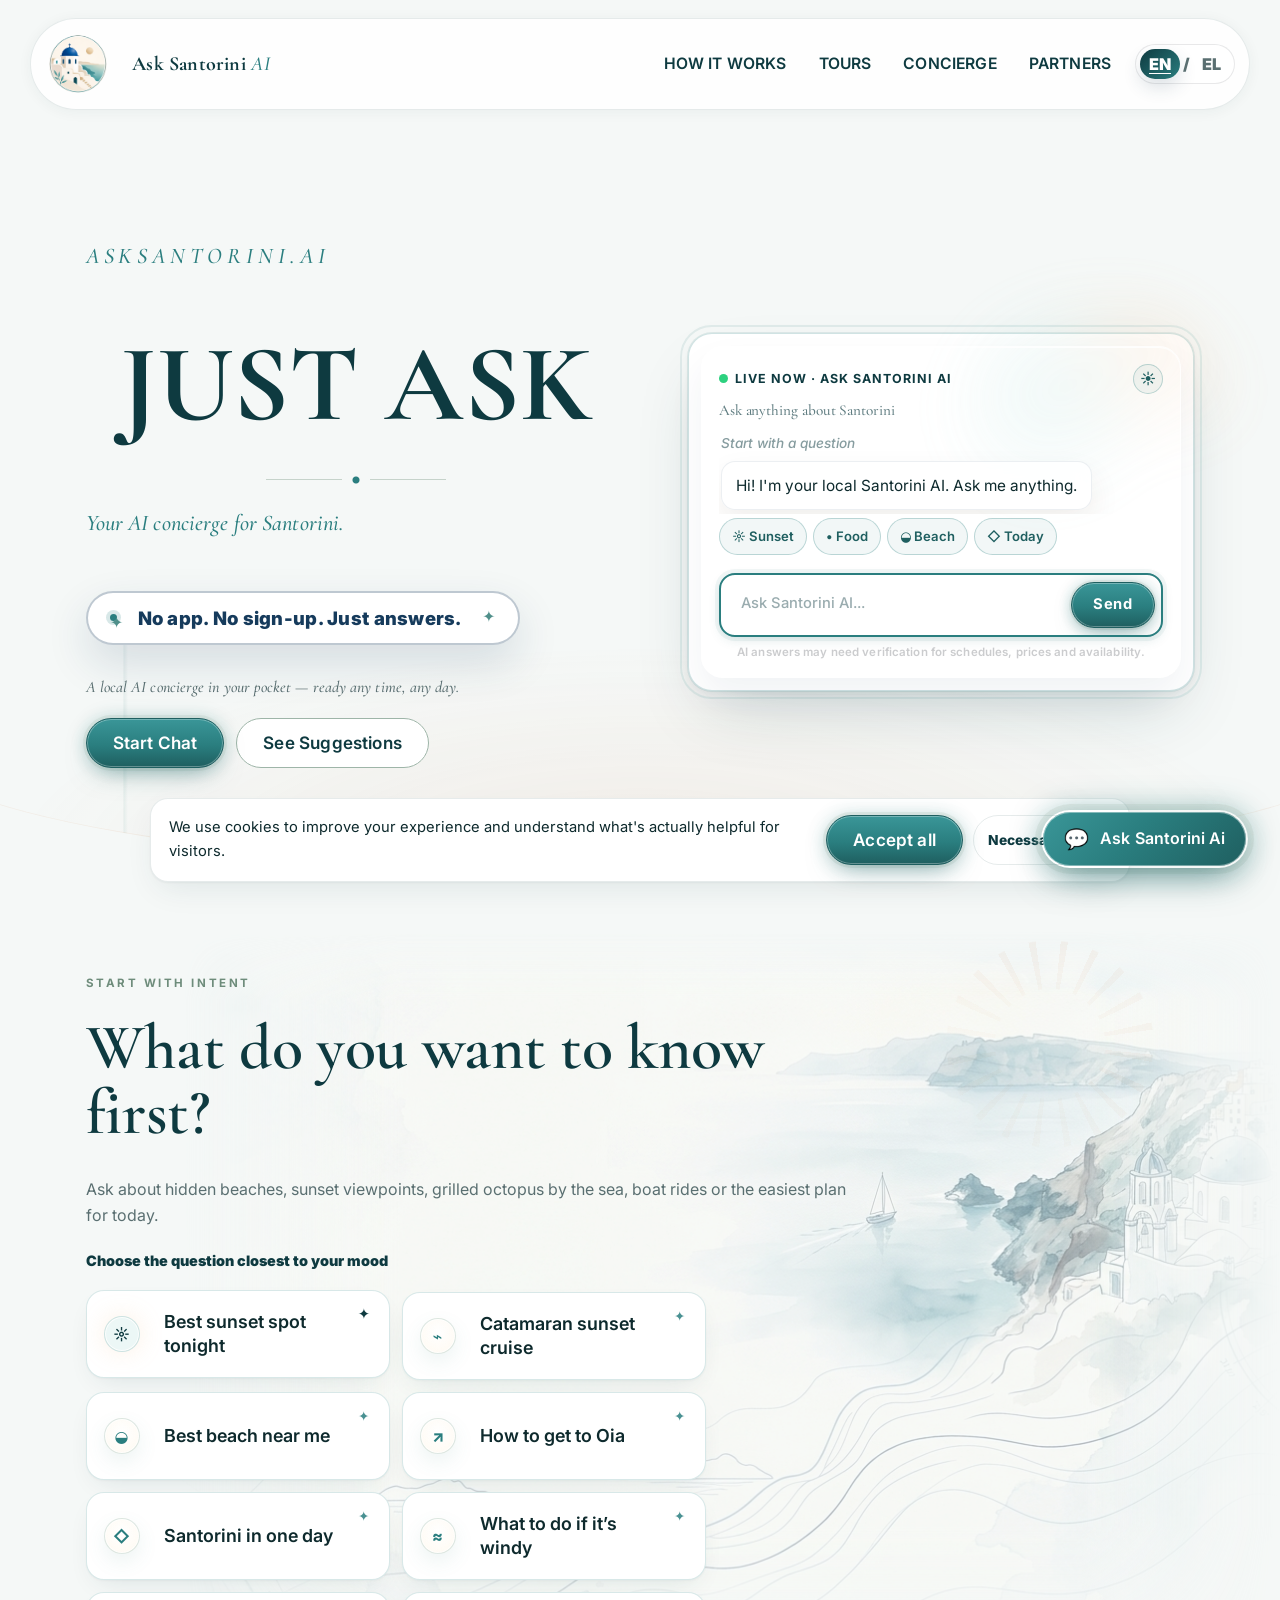
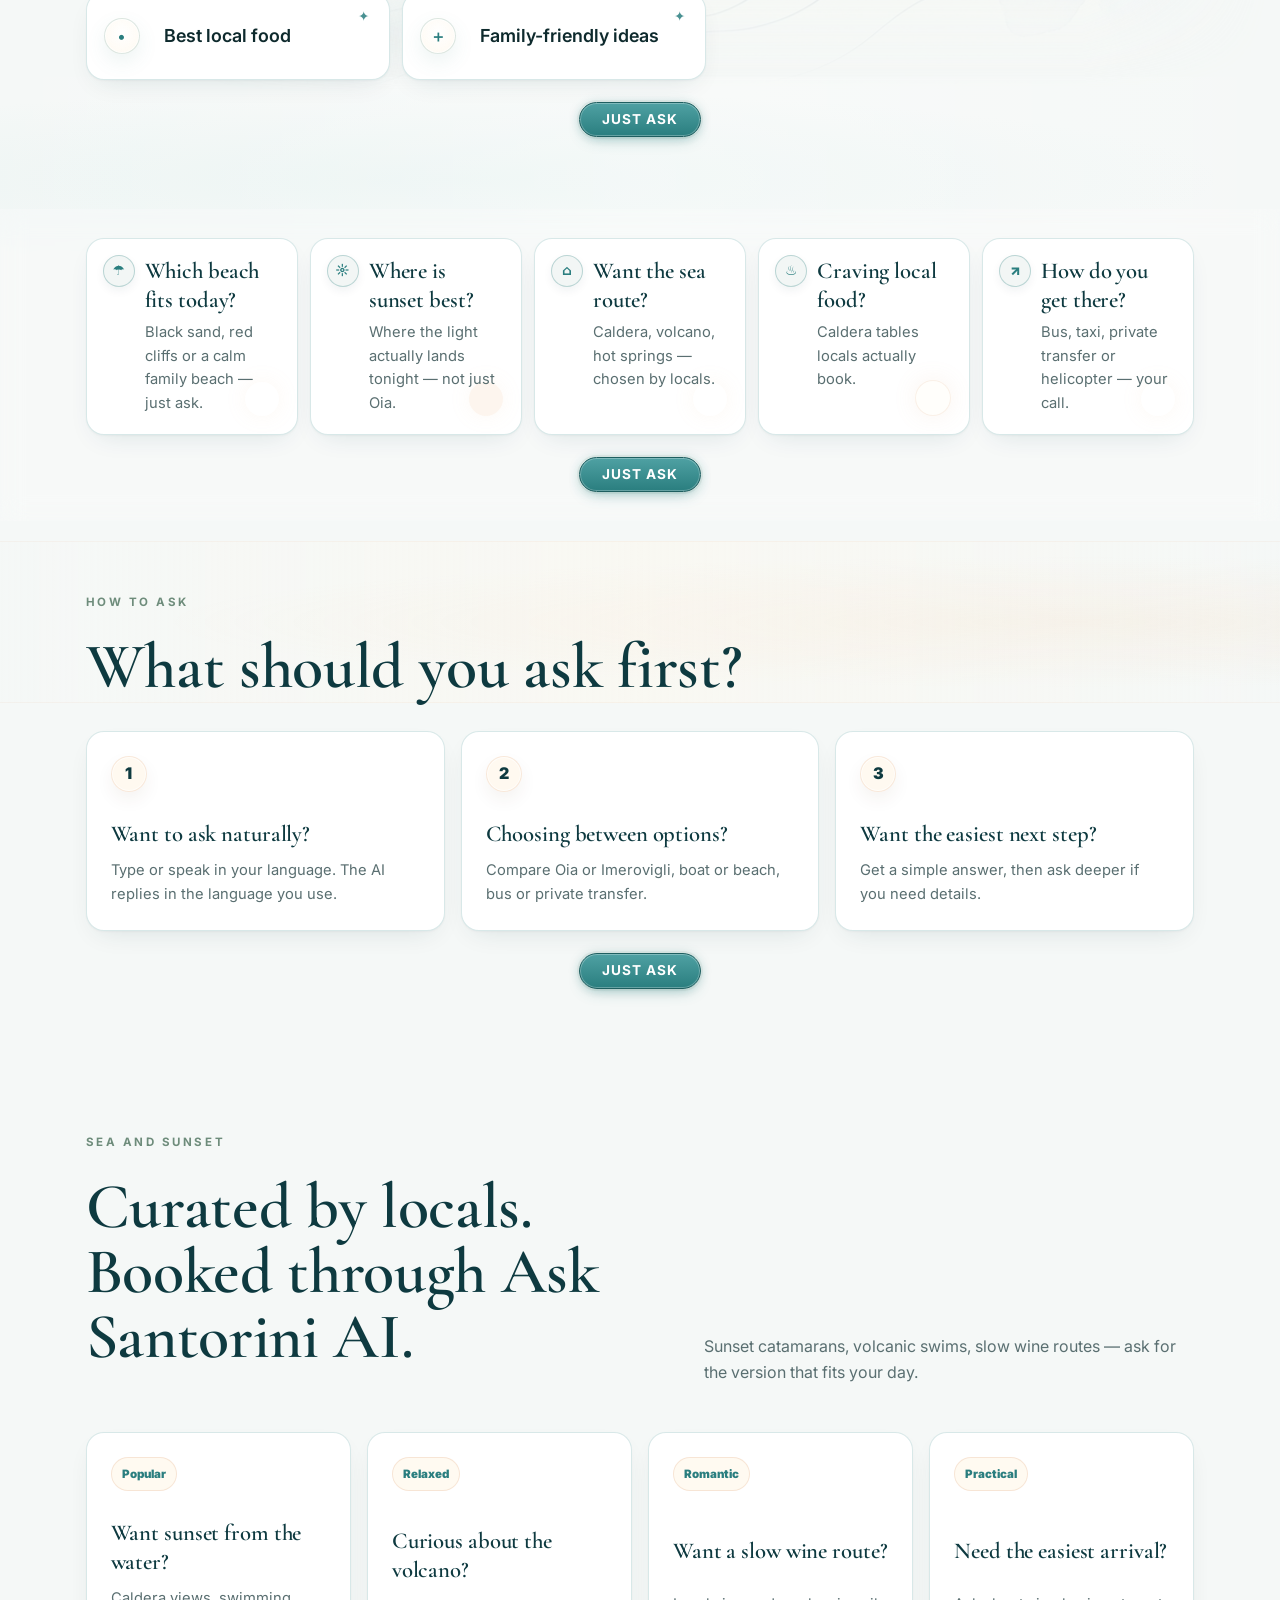
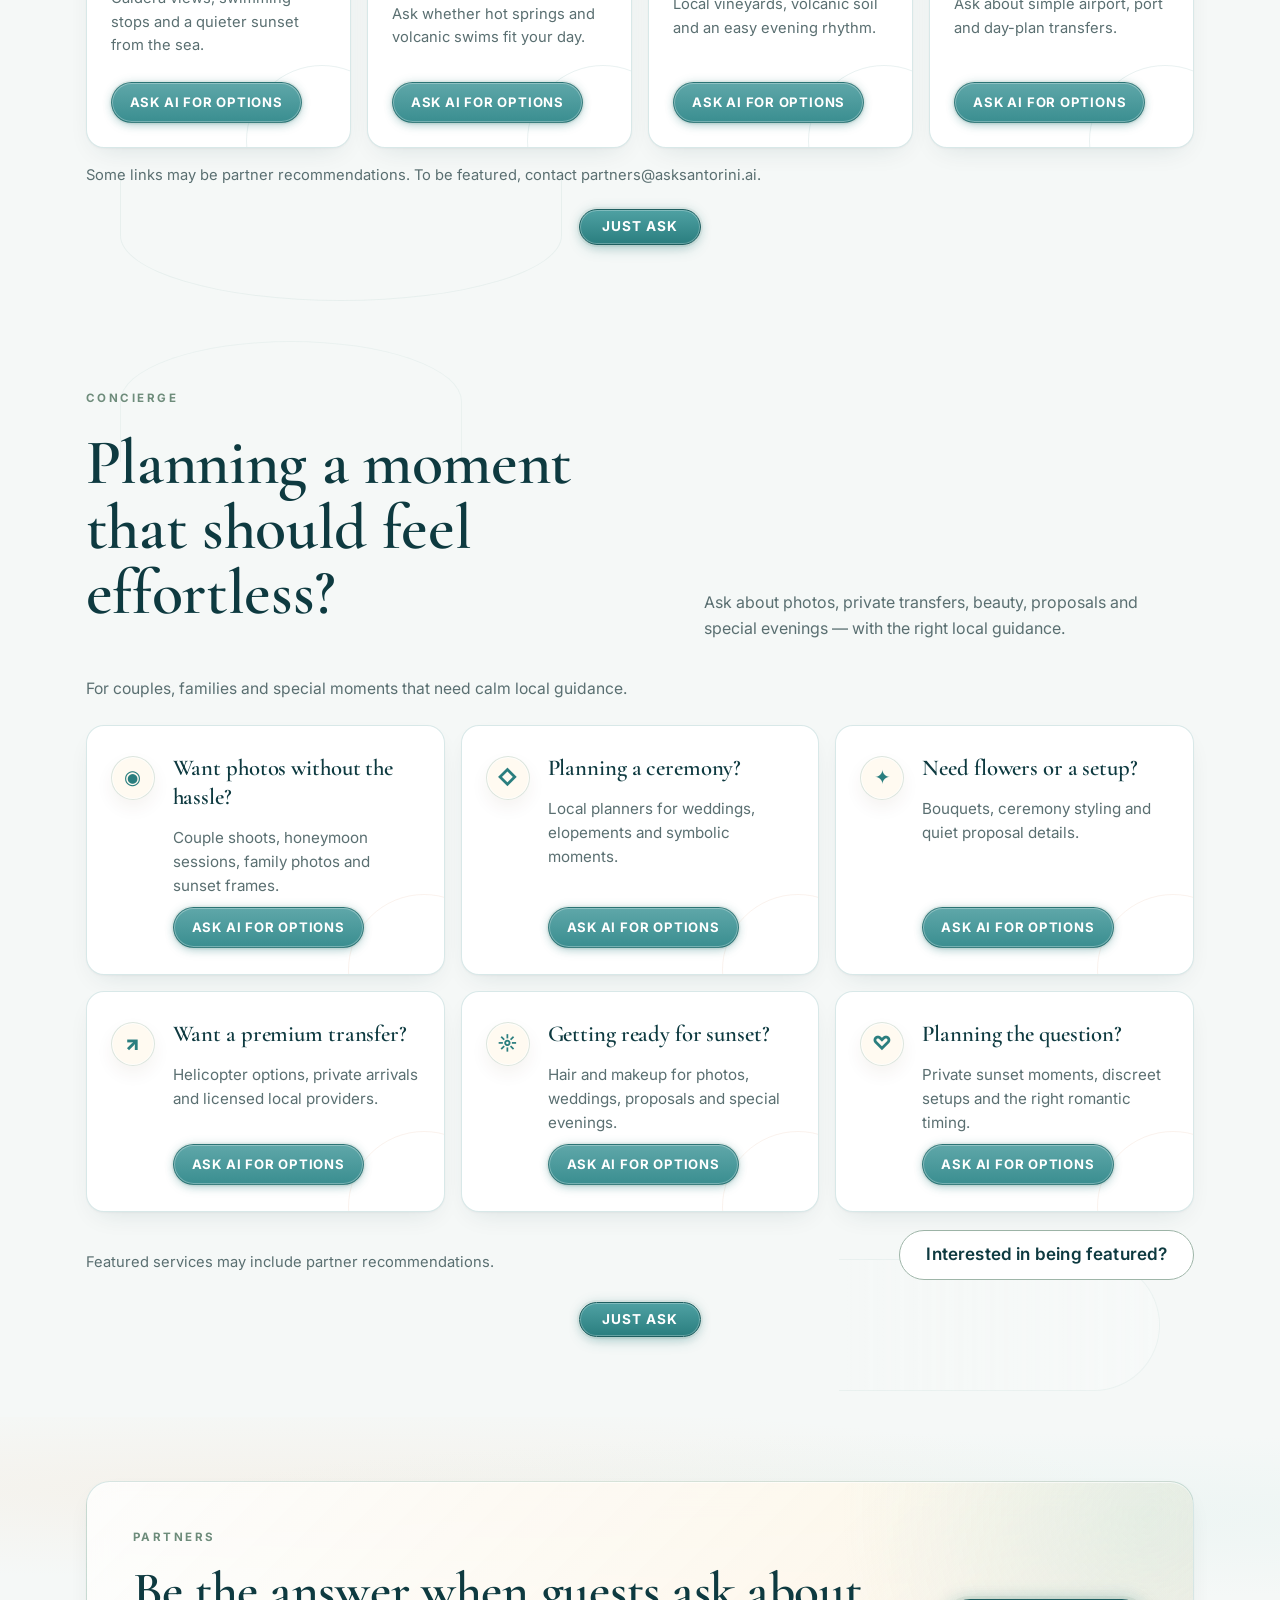
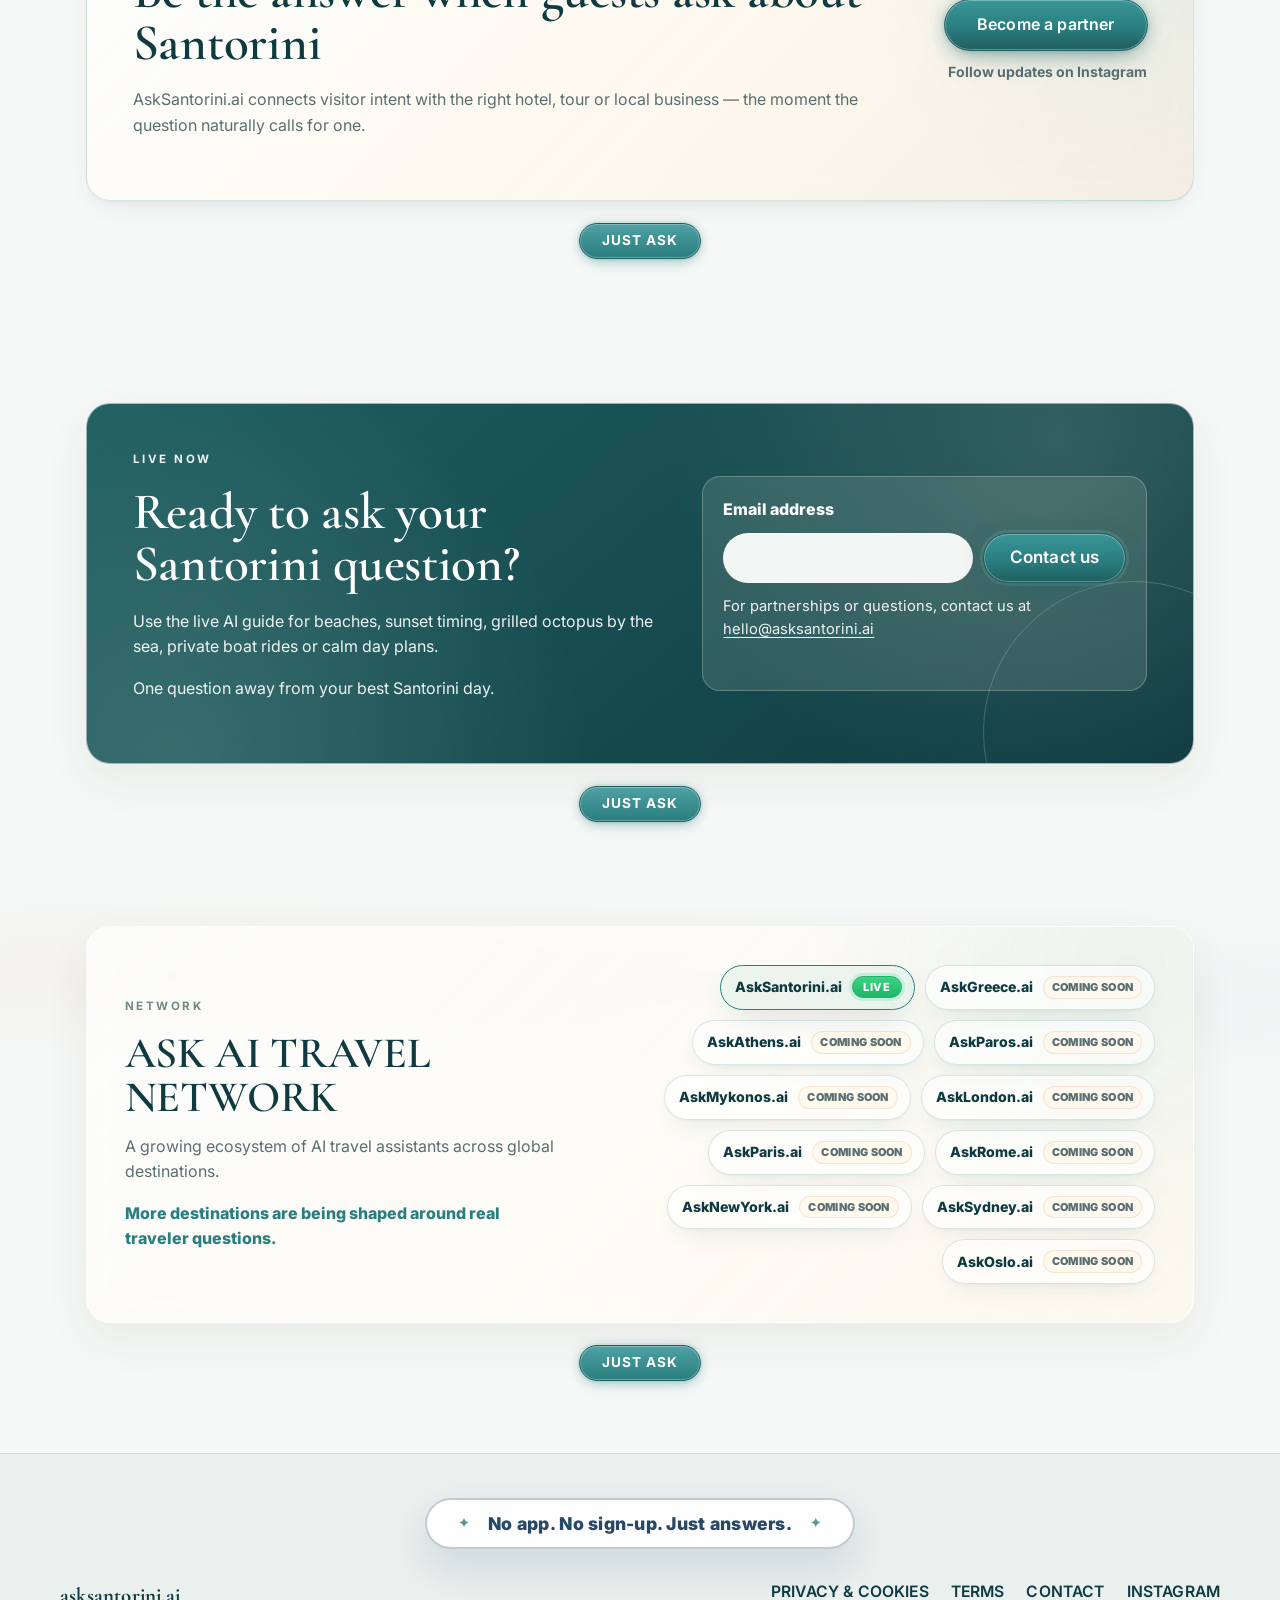
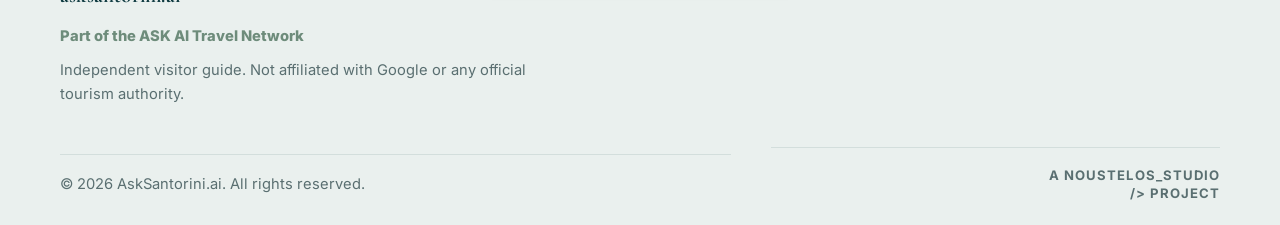
==== commit d054b8bc: "fix(favicon): add ?v=2 cache-bust to force browser favicon refresh Co-Authored-By: Claude Sonnet 4.6" ====
--- a/index.html
+++ b/index.html
@@ -25,10 +25,10 @@
     <meta name="twitter:description" content="Ask Santorini in real time. Get instant AI answers about beaches, sunsets, tours, food, transport and local experiences.">
     <meta name="twitter:image" content="https://asksantorini.ai/assets/social/ask-santorini-og.jpg">
     <meta name="theme-color" content="#0F3D78">
-    <link rel="icon" href="assets/icons/favicon.ico" sizes="any">
-    <link rel="icon" href="assets/icons/favicon-32x32.png" type="image/png" sizes="32x32">
-    <link rel="icon" href="assets/icons/favicon-16x16.png" type="image/png" sizes="16x16">
-    <link rel="apple-touch-icon" href="assets/icons/apple-touch-icon.png">
+    <link rel="icon" href="assets/icons/favicon.ico?v=2" sizes="any">
+    <link rel="icon" href="assets/icons/favicon-32x32.png?v=2" type="image/png" sizes="32x32">
+    <link rel="icon" href="assets/icons/favicon-16x16.png?v=2" type="image/png" sizes="16x16">
+    <link rel="apple-touch-icon" href="assets/icons/apple-touch-icon.png?v=2">
     <link rel="preconnect" href="https://fonts.googleapis.com">
     <link rel="preconnect" href="https://fonts.gstatic.com" crossorigin>
     <link href="https://fonts.googleapis.com/css2?family=Cormorant+Garamond:ital,wght@0,500;0,600;0,700;1,500;1,600;1,700&family=Inter:wght@400;500;600;700&family=Playfair+Display:wght@600;700&display=swap" rel="stylesheet">
--- a/styles-override.css
+++ b/styles-override.css
@@ -1012,7 +1012,15 @@
 }
 
 .chat-message-text {
-  white-space: pre-wrap;
+  white-space: normal;
+}
+
+.chat-message-text p {
+  margin: 0 0 0.5em;
+}
+
+.chat-message-text p:last-child {
+  margin-bottom: 0;
 }
 
 .chat-inline-link {
@@ -2417,7 +2425,7 @@
   .site-logo-text { font-size: 1rem !important; }
 }
 @media (max-width: 480px) {
-  .site-logo-text { display: none !important; }
+  .site-logo-text { font-size: 0.88rem !important; }
 }
 
 /* (4) Hero decorative line — center it under JUST ASK, re-color to sage/teal */
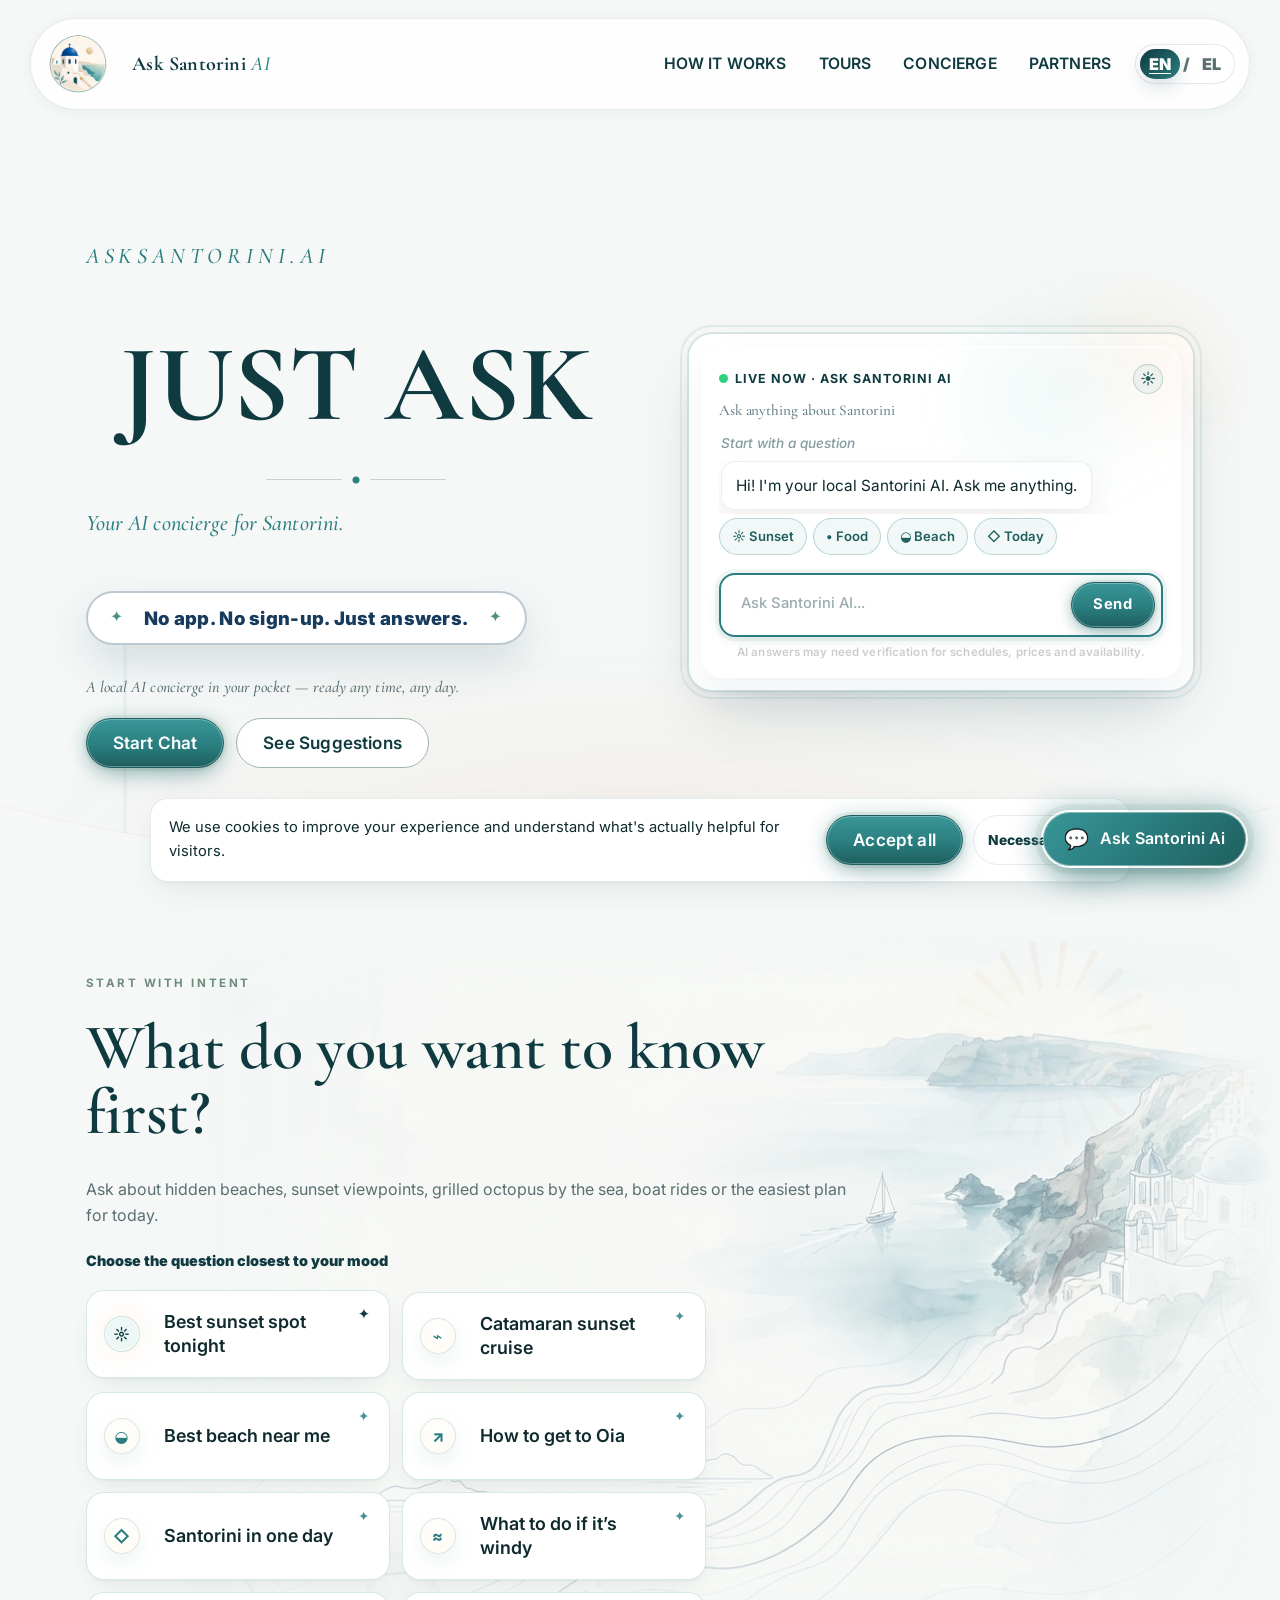
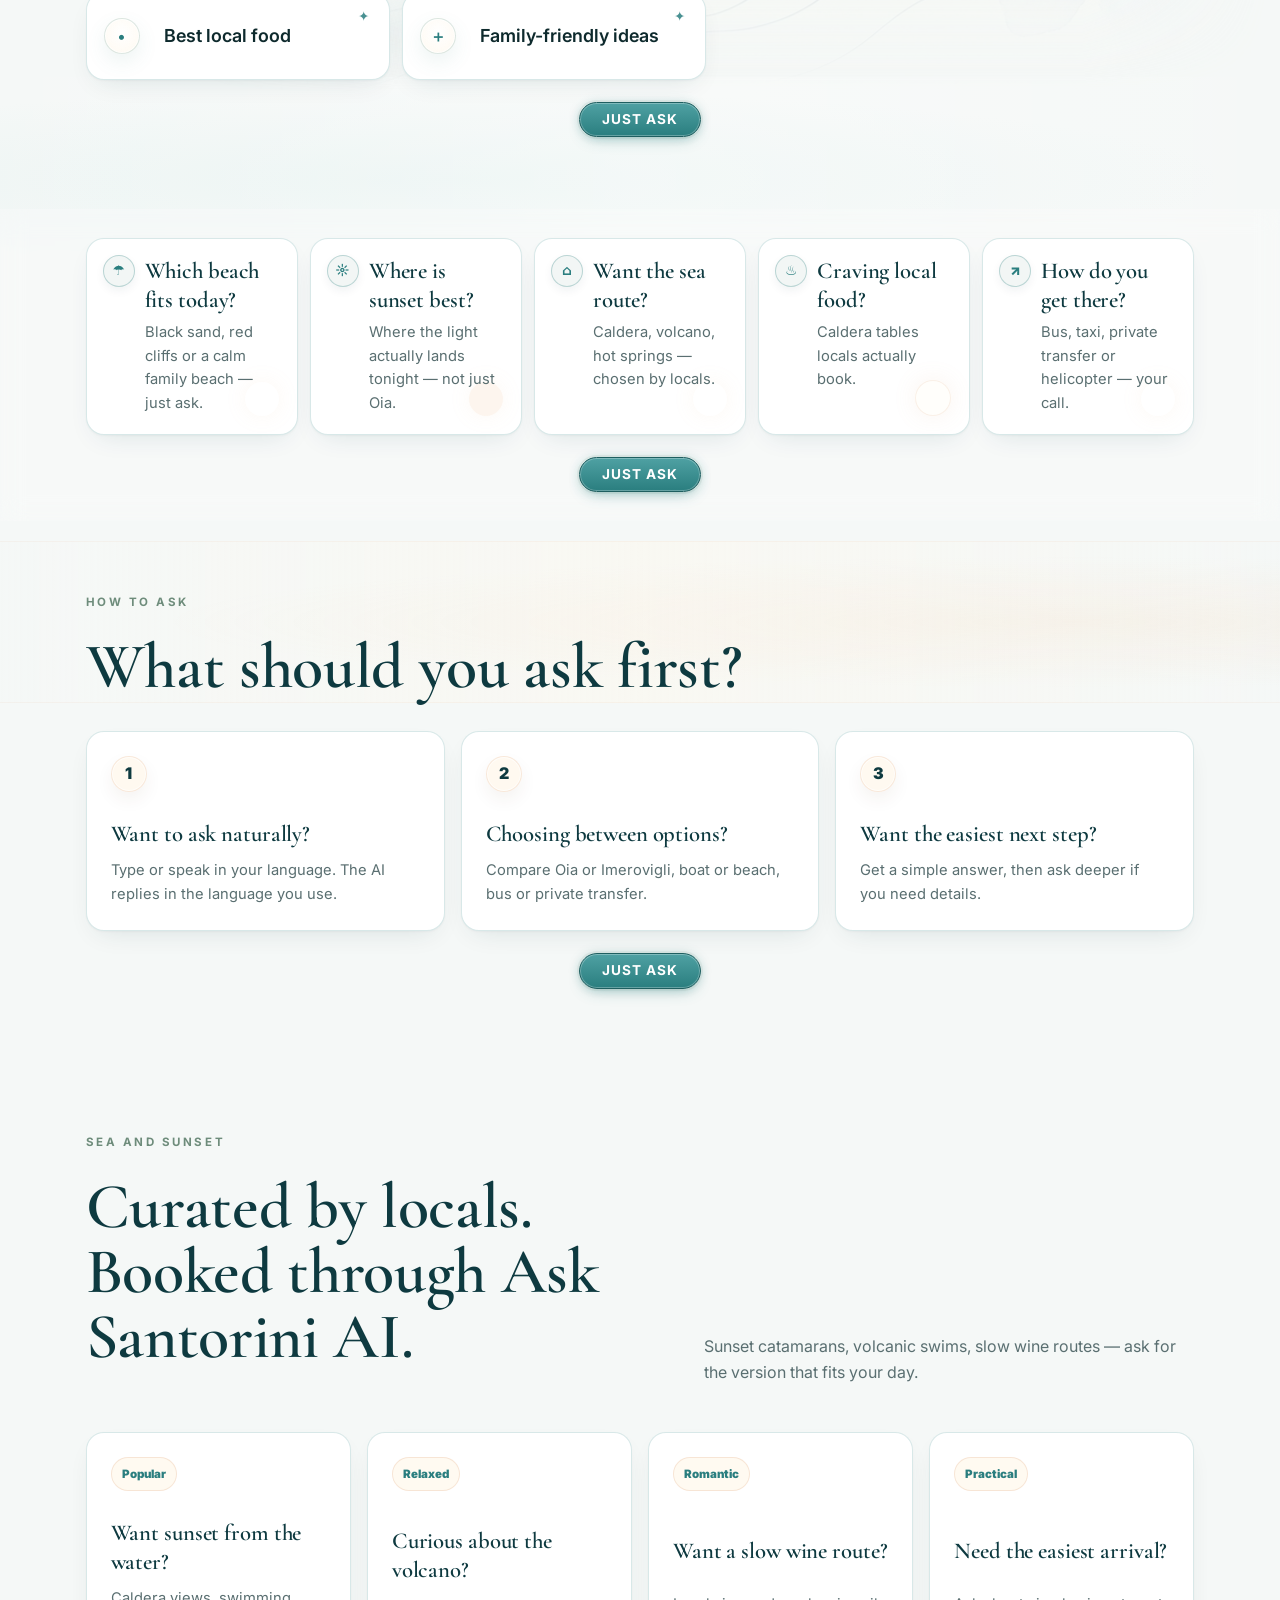
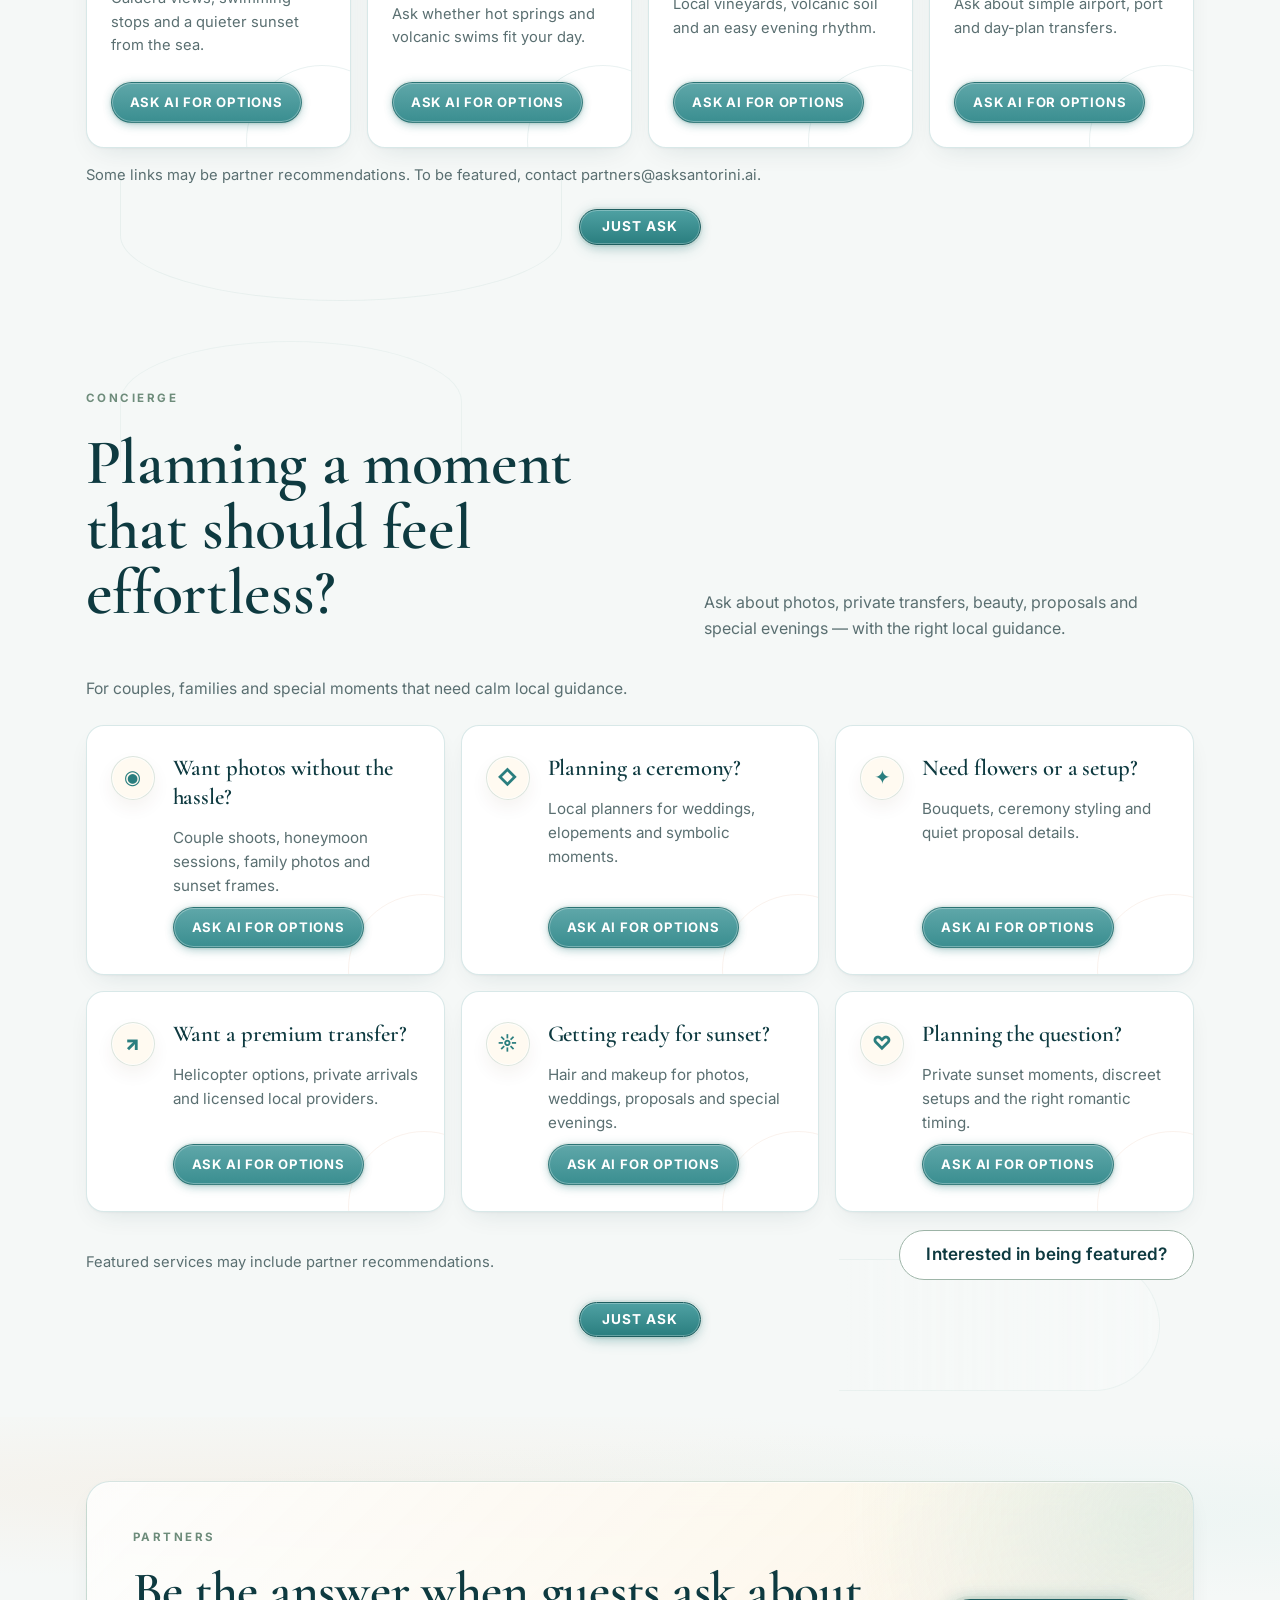
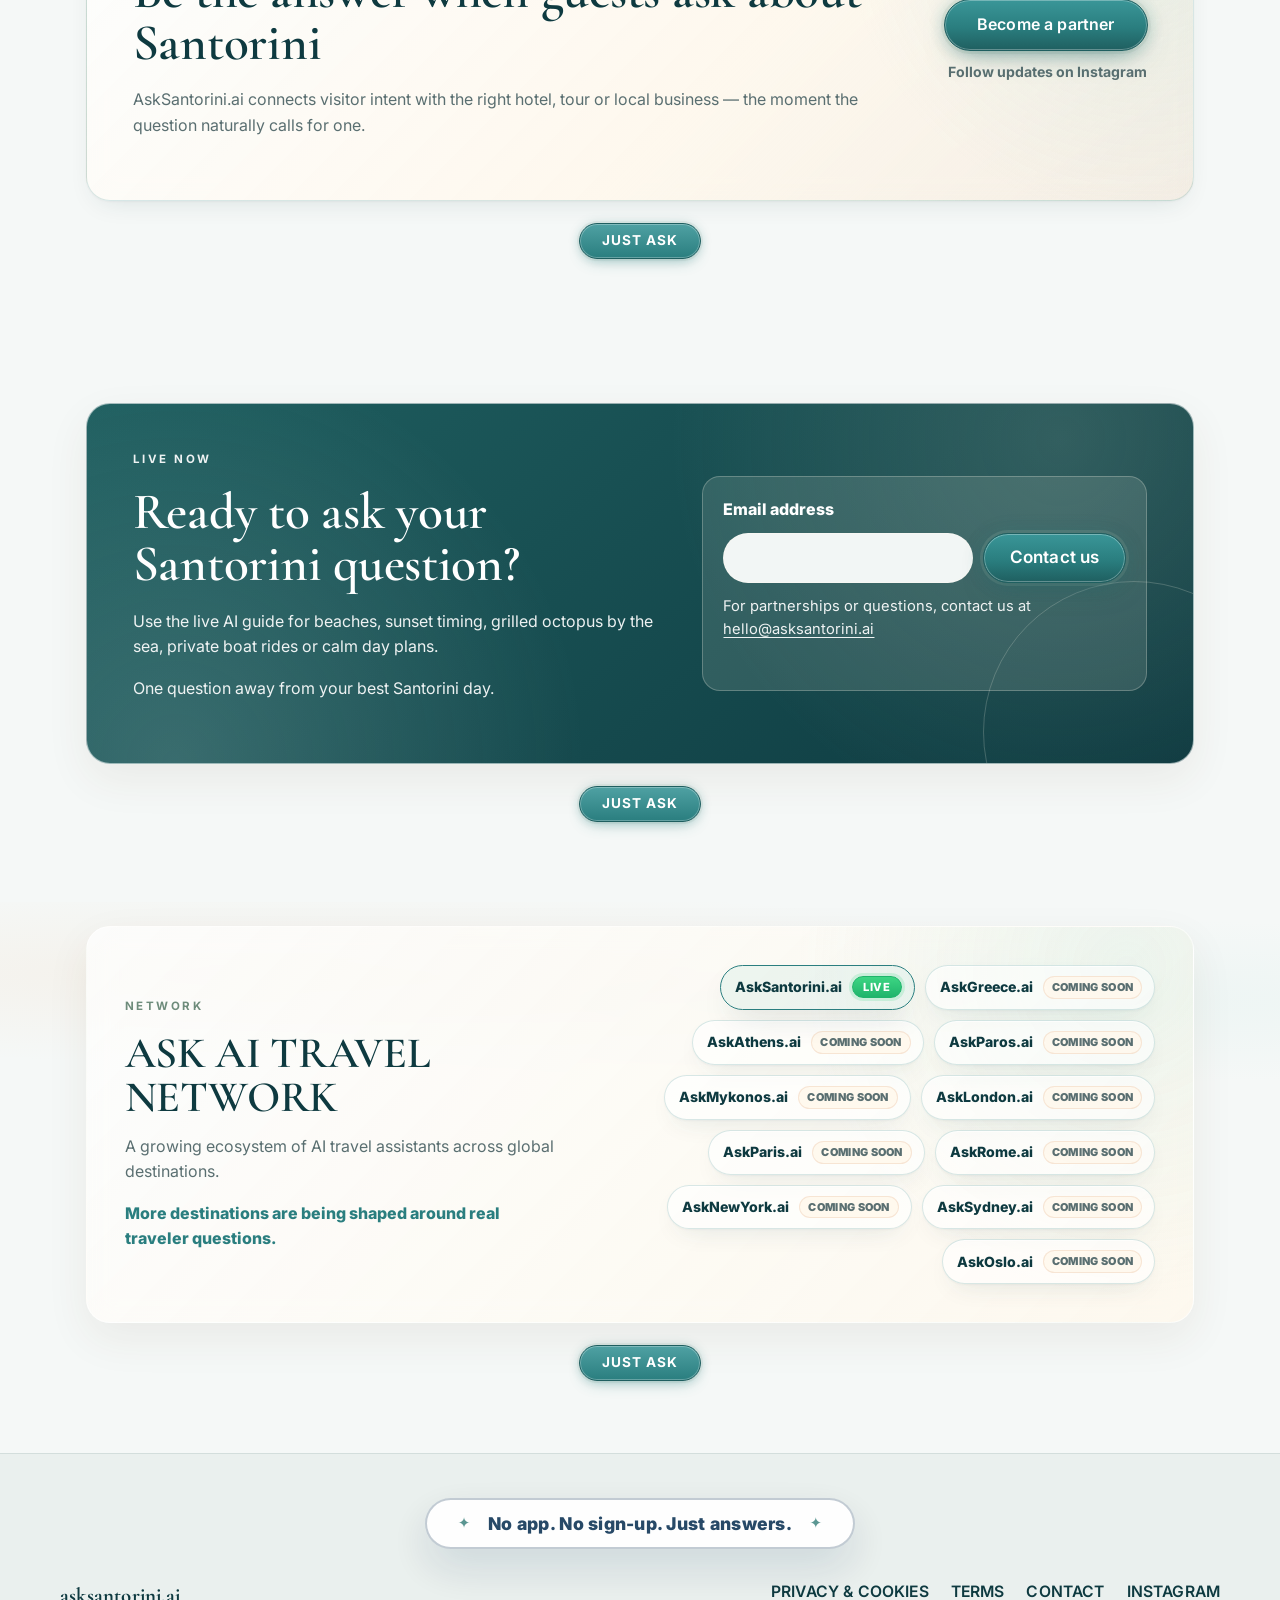
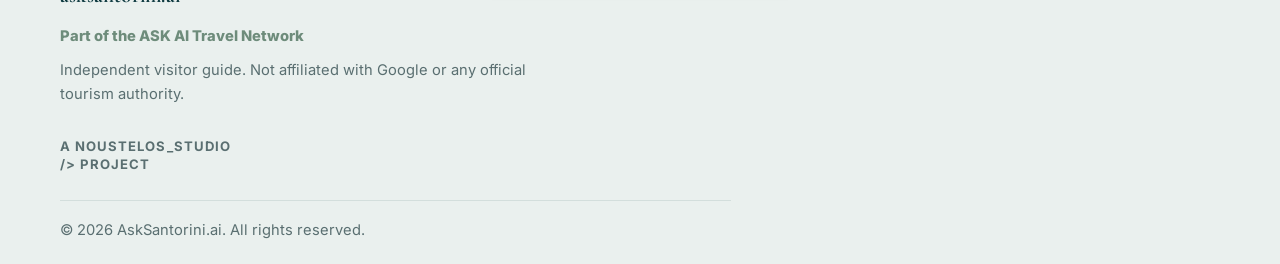
==== commit 1140589d: "fix(footer): move NOUSTELOS_STUDIO credit to brand-group (left side) Avoids overlap with the fixed f" ====
--- a/index.html
+++ b/index.html
@@ -470,15 +470,13 @@
           <a class="footer-brand" href="#top">asksantorini.ai</a>
           <p class="footer-network-line" data-i18n="footerNetworkLine">Part of the ASK AI Travel Network</p>
           <p data-i18n="footerDisclaimer">Independent visitor guide. Not affiliated with Google or any official tourism authority.</p>
+          <a class="footer-credit" href="https://noustelos.gr" target="_blank" rel="noopener">A NOUSTELOS_STUDIO /&gt; project</a>
         </div>
         <div class="footer-links">
           <a href="privacy-policy.html" data-i18n="privacyLink">Privacy &amp; Cookies</a>
           <button type="button" data-modal="terms-modal" data-i18n="termsLink">Terms</button>
           <a href="mailto:hello@asksantorini.ai" data-i18n="navContact">Contact</a>
           <a href="https://www.instagram.com/asksantoriniai/" target="_blank" rel="noopener noreferrer" aria-label="Visit Ask Santorini AI on Instagram" data-i18n-attr="aria-label:instagramAria">Instagram</a>
-        </div>
-        <div class="footer-credit-group">
-          <a class="footer-credit" href="https://noustelos.gr" target="_blank" rel="noopener">A NOUSTELOS_STUDIO /&gt; project</a>
         </div>
         <p class="footer-copyright">&copy; <span id="current-year">2026</span> AskSantorini.ai. <span data-i18n="allRights">All rights reserved.</span></p>
       </div>
--- a/styles-override.css
+++ b/styles-override.css
@@ -154,7 +154,8 @@
   font-weight: 700;
   letter-spacing: 0.08em;
   text-transform: uppercase;
-  text-align: right;
+  text-align: left;
+  margin-top: 0.6em;
 }
 .footer-credit:hover {
   color: var(--navy);
@@ -1954,15 +1955,6 @@
   color: var(--text);
   letter-spacing: 0.02em;
   box-shadow: 0 2px 10px rgba(14, 58, 64, 0.05);
-}
-.hero-value-strip::before {
-  content: "";
-  display: inline-block;
-  width: 7px;
-  height: 7px;
-  border-radius: 999px;
-  background: var(--teal);
-  box-shadow: 0 0 0 4px rgba(42, 126, 127, 0.18);
 }
 
 .preview-value-reinforce {
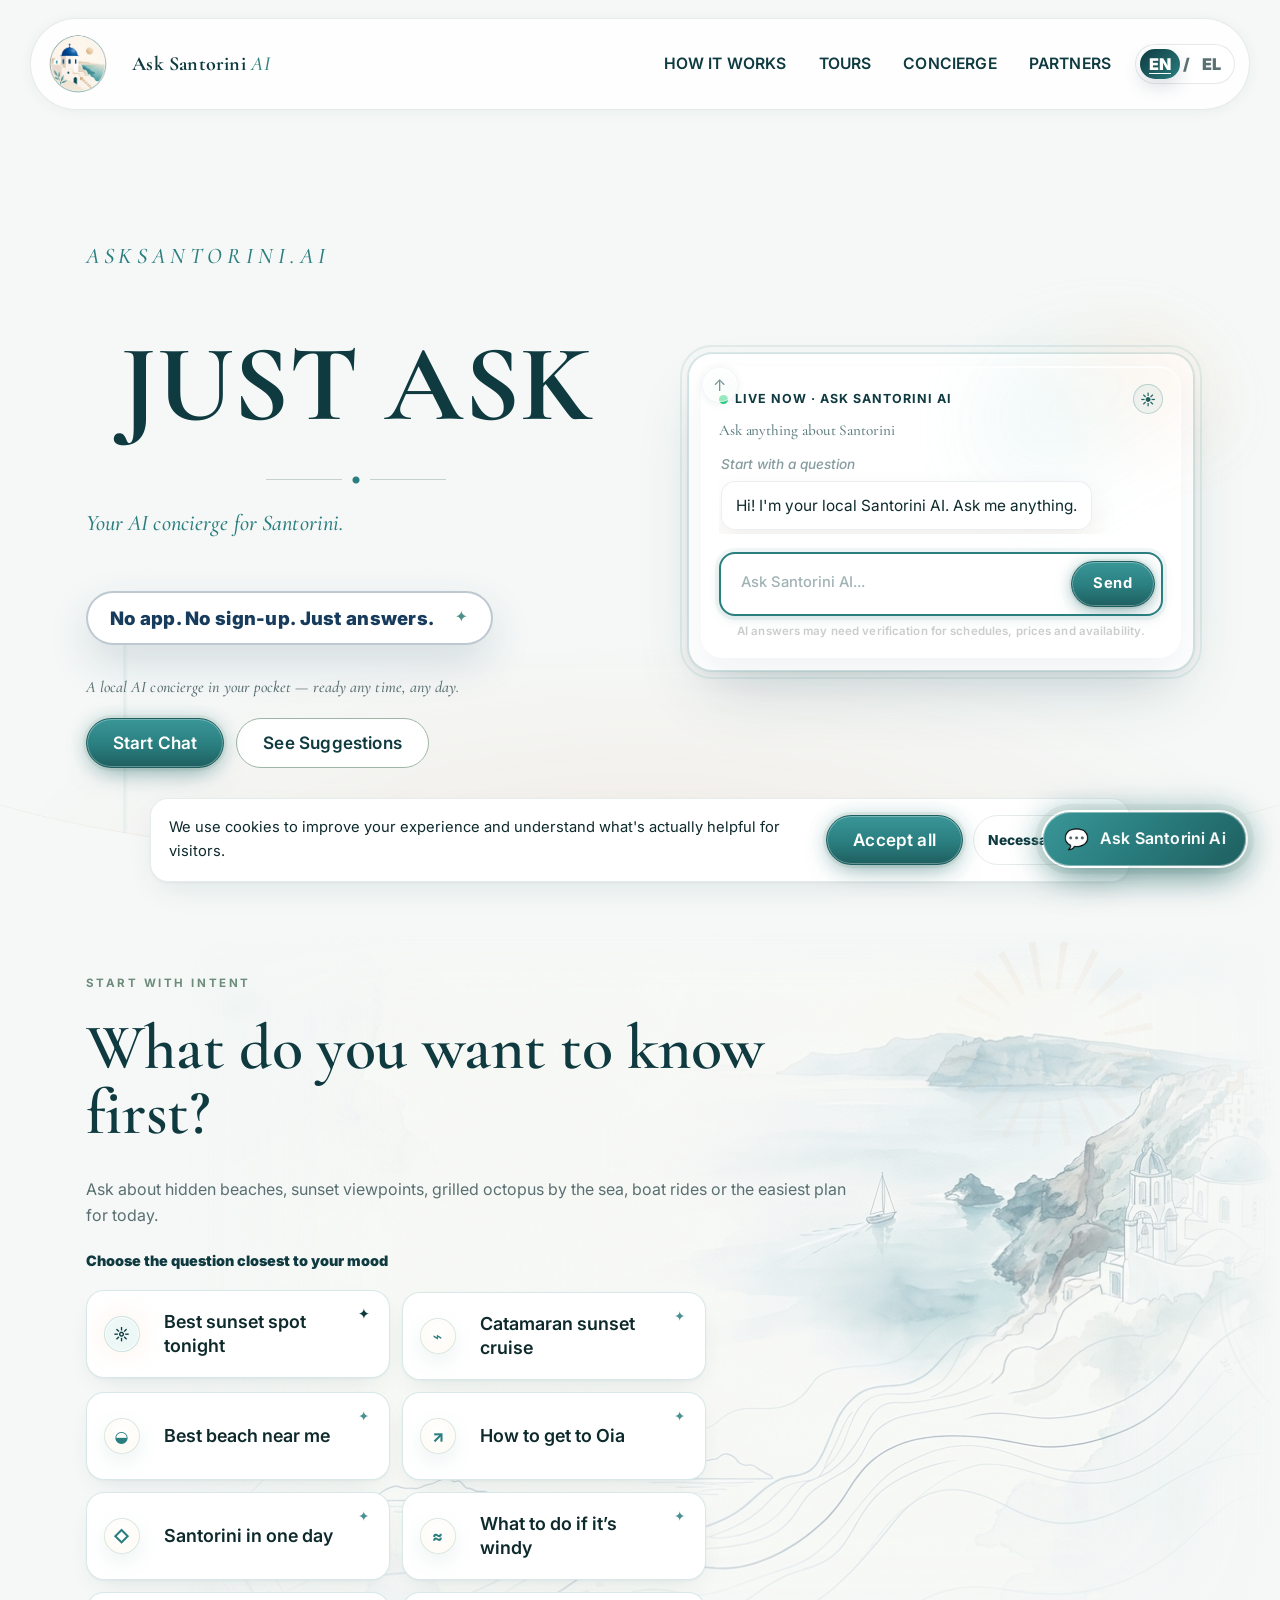
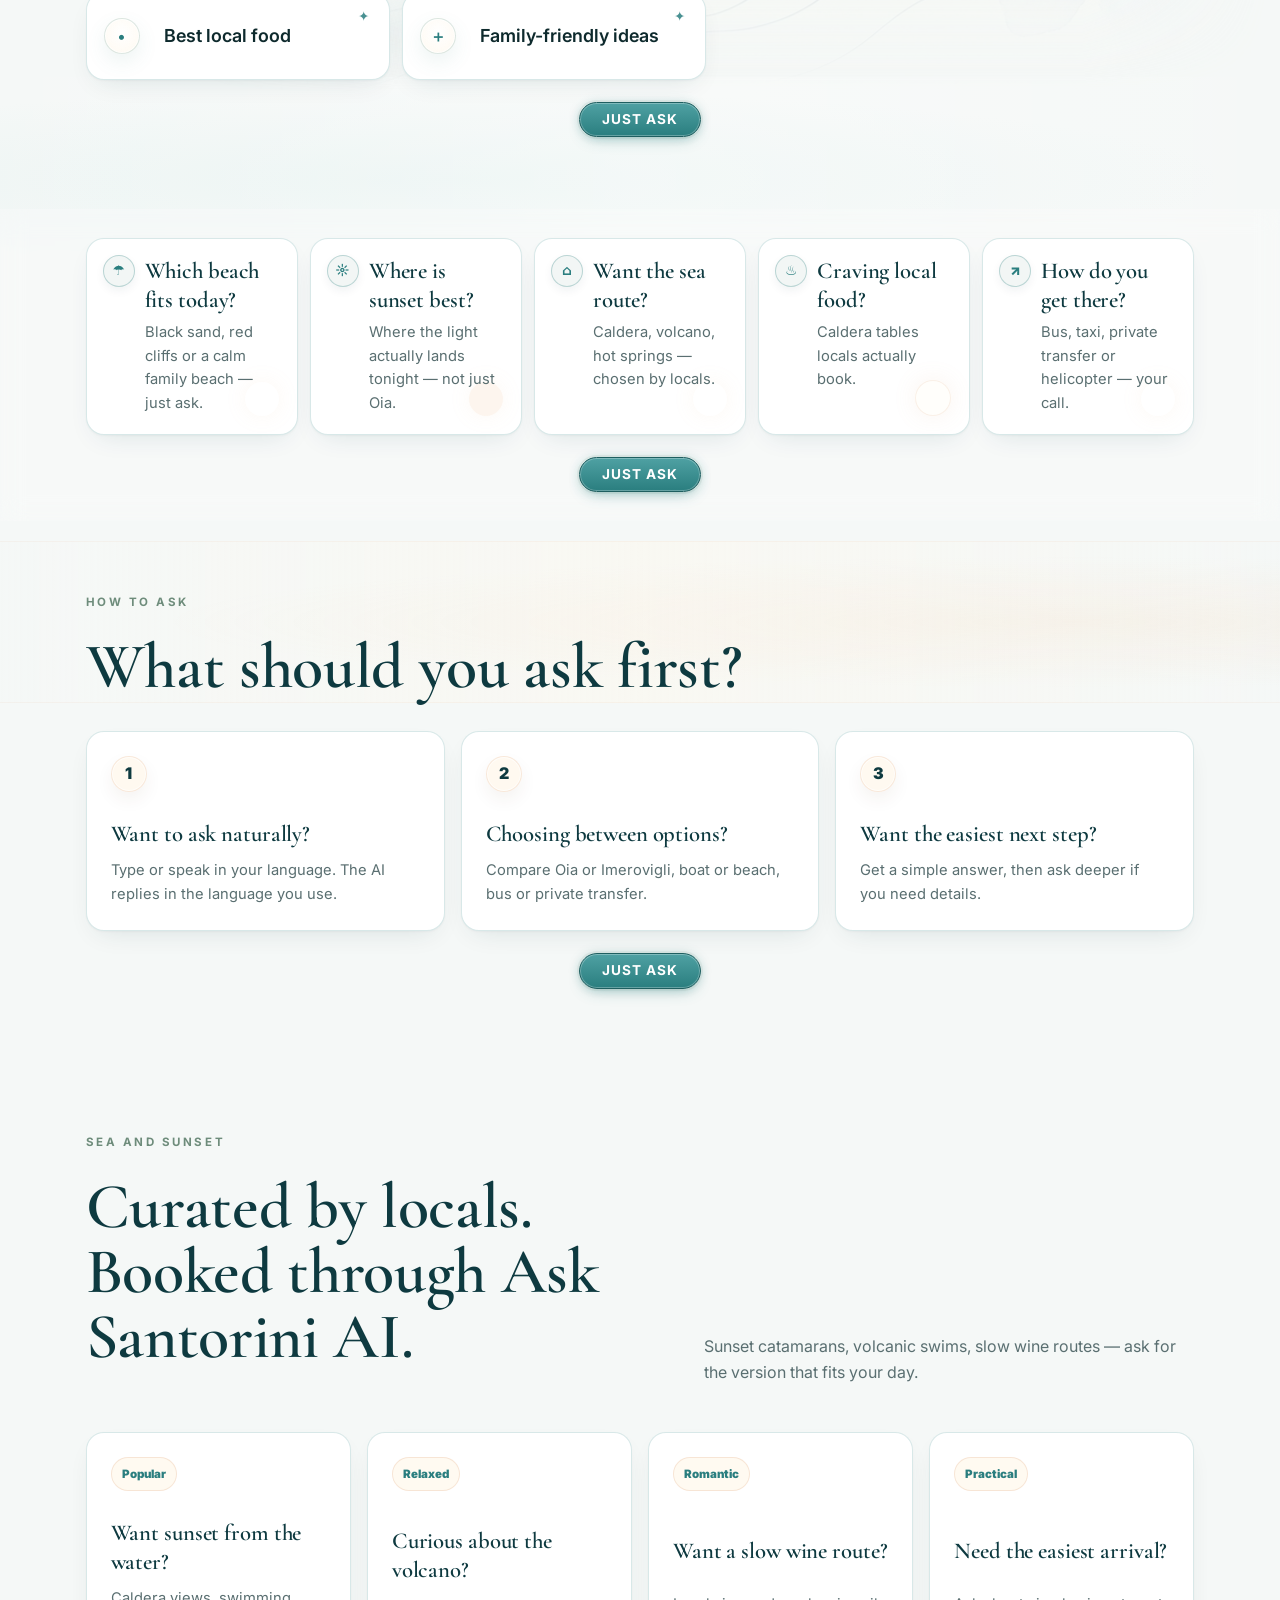
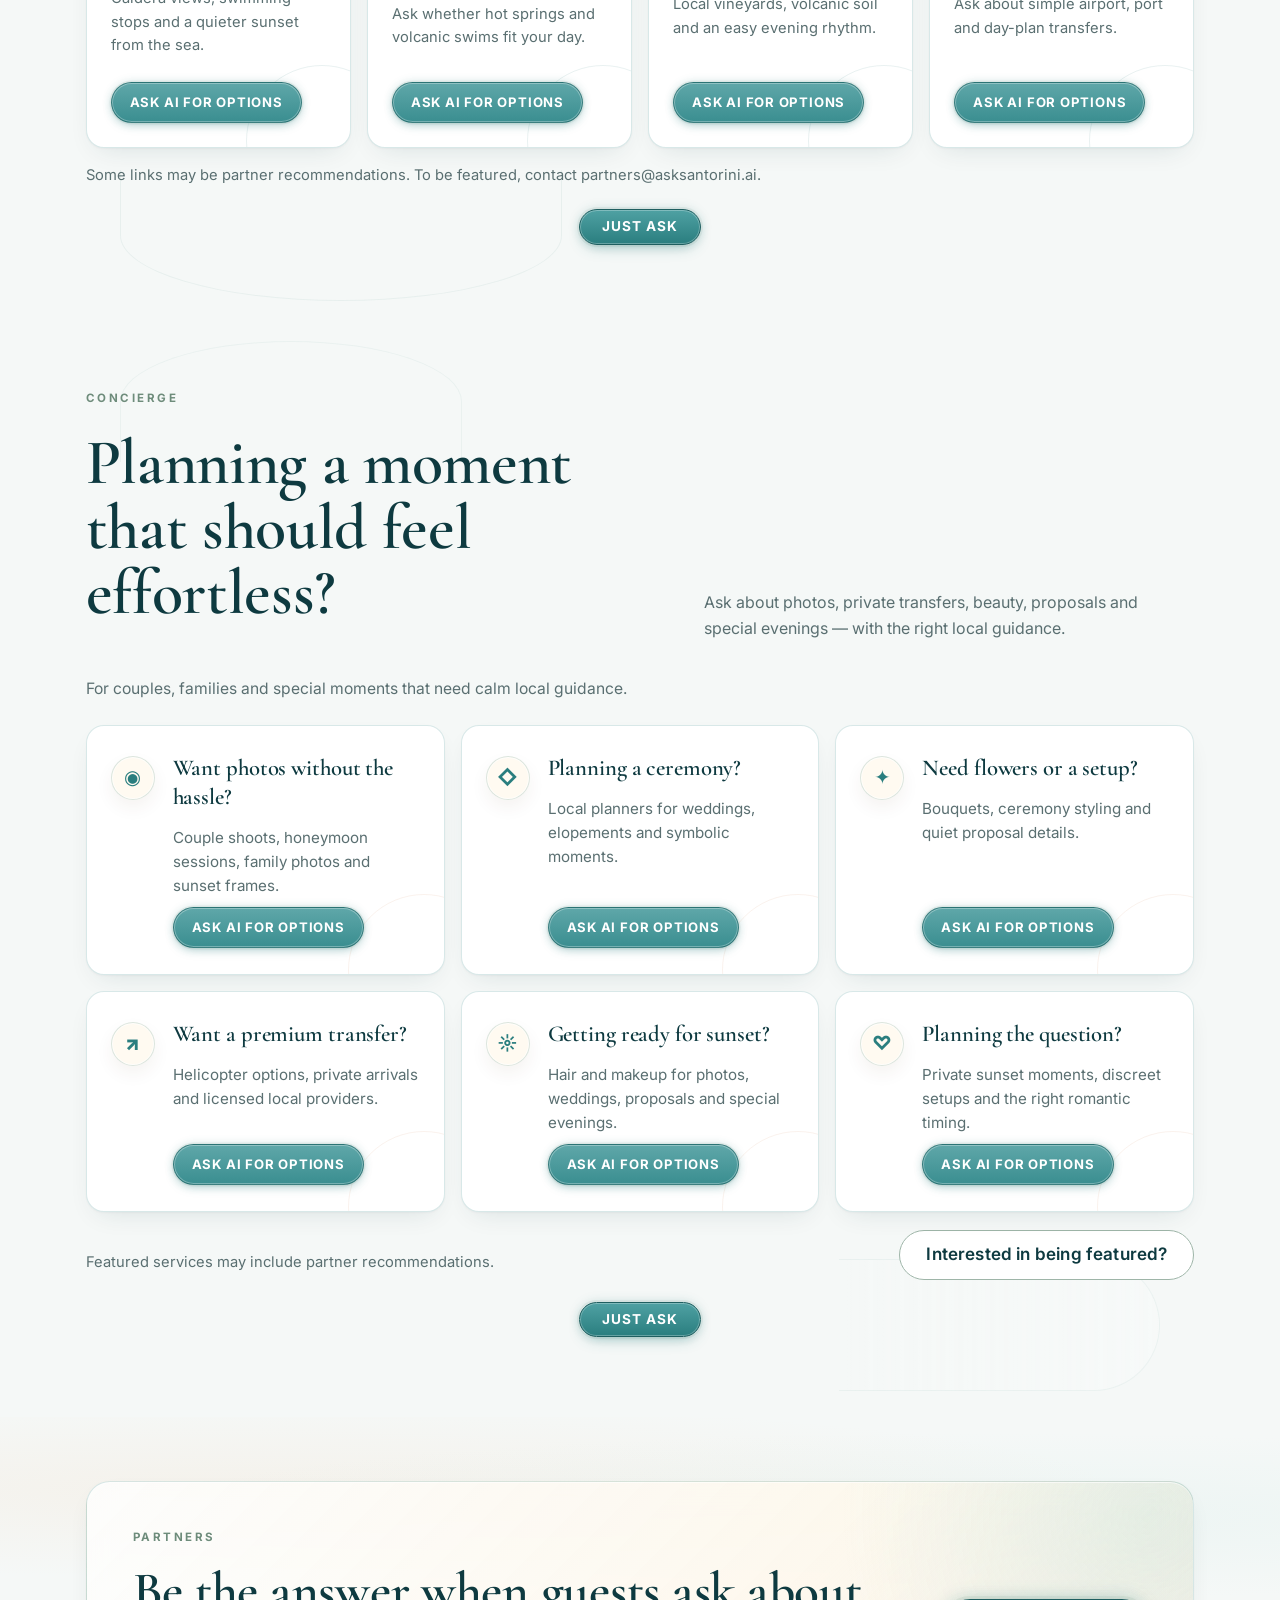
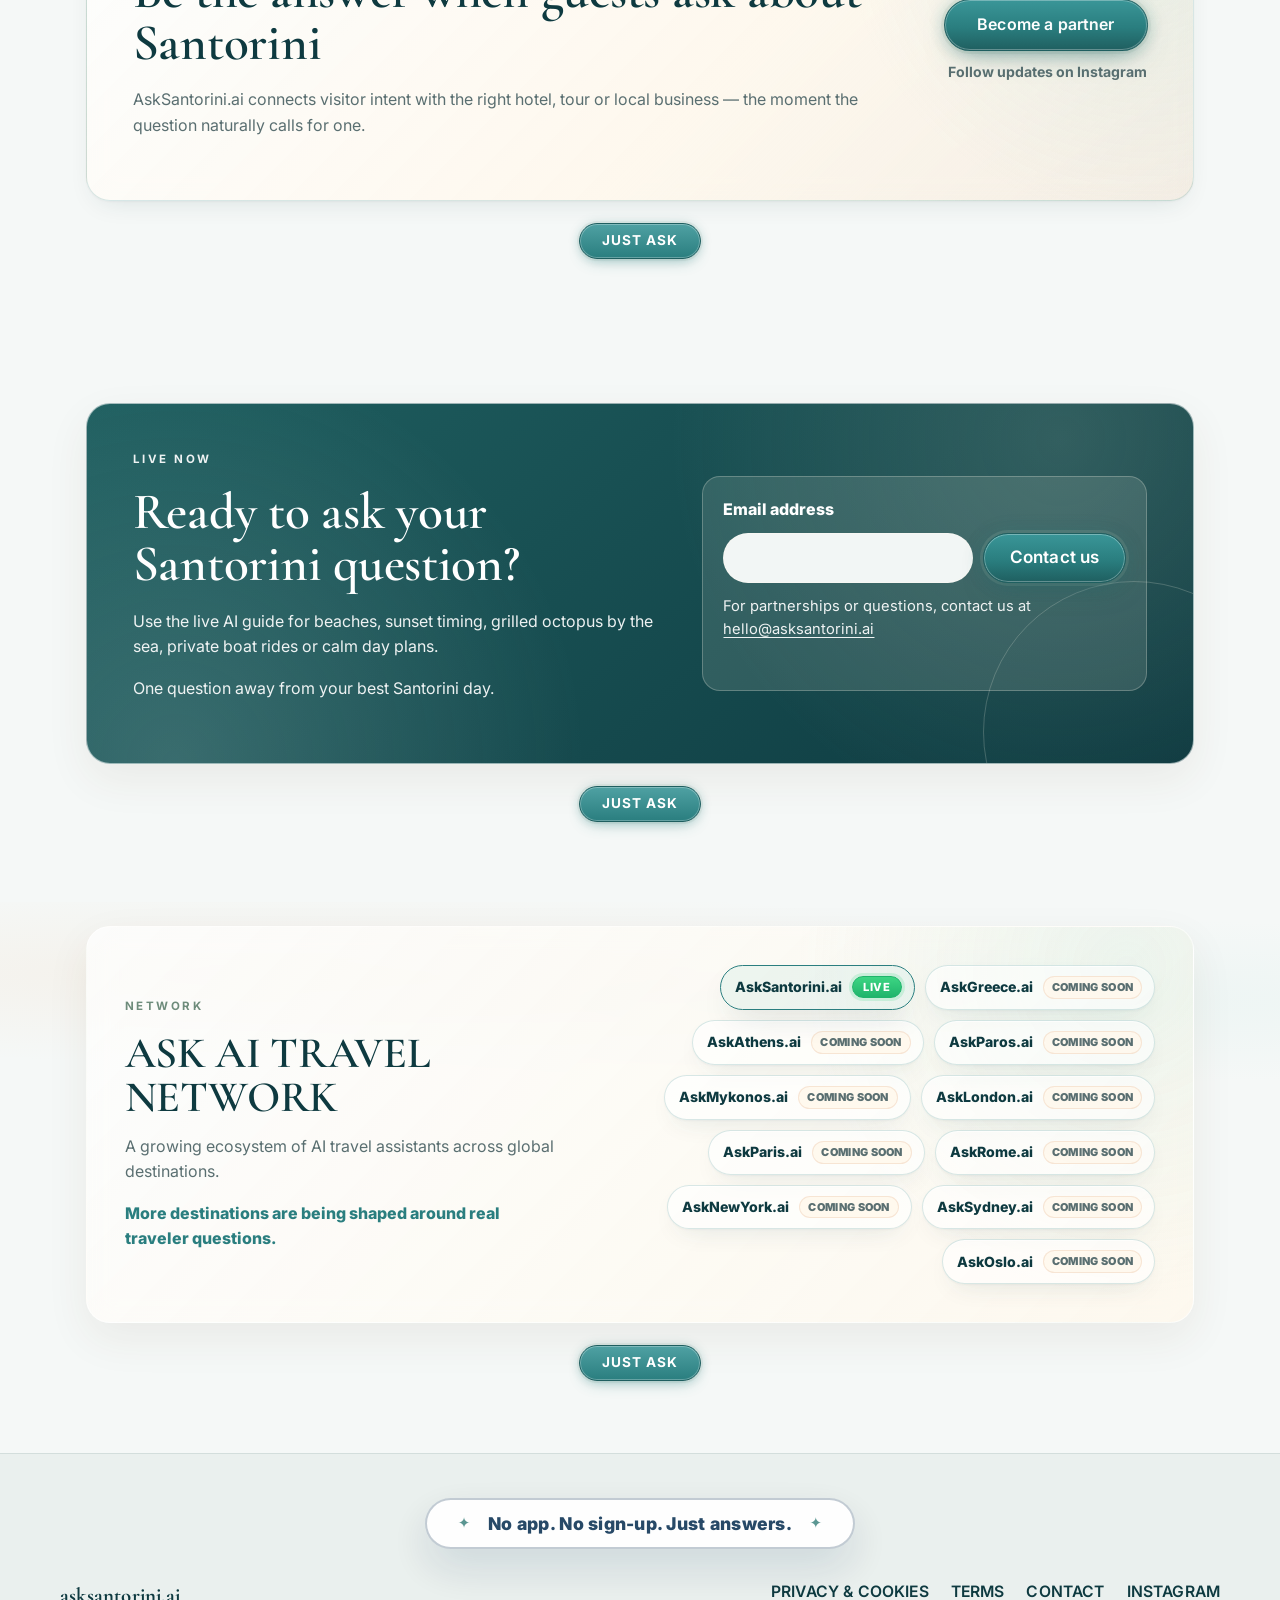
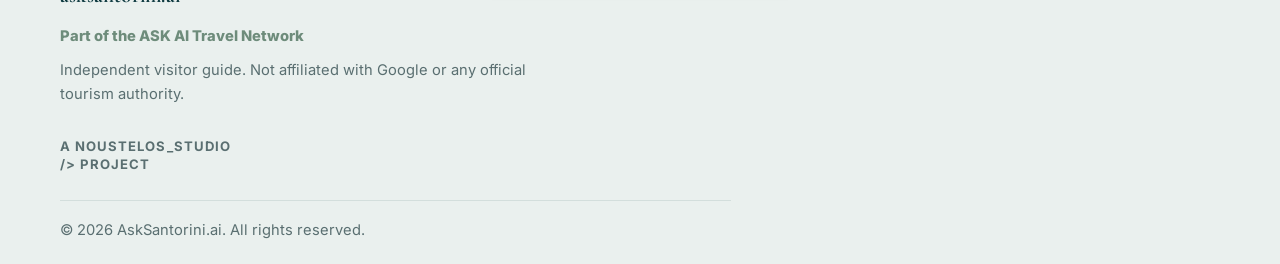
==== commit f3548179: "feat(chat): add glass back button and remove suggestion chips - adds floating ↑ button top-left of c" ====
--- a/index.html
+++ b/index.html
@@ -142,6 +142,7 @@
         </div>
 
         <aside class="chat-card" id="ask-ai" aria-label="Ask Santorini AI live chat">
+          <a href="#top" class="chat-back-btn" aria-label="Back to page" onclick="this.closest('.chat-card').classList.remove('chat-card--input-focused');this.blur();">&#8593;</a>
           <div class="chat-card-top">
             <span class="status-dot" aria-hidden="true"></span>
             <span data-i18n="previewMode">Live · Ask Santorini AI</span>
@@ -153,12 +154,6 @@
             <div class="bot-message" data-i18n="chatGreeting">Hi! I'm your local Santorini AI. Ask me anything.</div>
           </div>
           <div class="chat-recent-chips" id="chat-recent-chips" hidden aria-label="Recent questions"></div>
-          <div class="chat-suggestion-chips" id="chat-suggestion-chips" aria-label="Quick suggestions">
-            <button type="button" class="chat-chip" data-chip-en="Best sunset spot tonight" data-chip-el="Καλύτερο σημείο για ηλιοβασίλεμα απόψε" data-i18n="chipSunset">☼ Sunset</button>
-            <button type="button" class="chat-chip" data-chip-en="Best local food near me" data-chip-el="Καλύτερο τοπικό φαγητό κοντά μου" data-i18n="chipFood">• Food</button>
-            <button type="button" class="chat-chip" data-chip-en="Best beach for today" data-chip-el="Καλύτερη παραλία για σήμερα" data-i18n="chipBeach">◒ Beach</button>
-            <button type="button" class="chat-chip" data-chip-en="Santorini plan for today" data-chip-el="Πρόγραμμα για σήμερα στη Σαντορίνη" data-i18n="chipToday">◇ Today</button>
-          </div>
           <div class="input-area">
             <textarea id="user-input" rows="1" data-i18n-attr="placeholder:chatPlaceholder" placeholder="Ask Santorini AI..." autocomplete="off"></textarea>
             <button id="send-btn" class="send-btn" type="button" data-i18n="sendButton">Send</button>
--- a/styles-override.css
+++ b/styles-override.css
@@ -743,7 +743,16 @@
   letter-spacing: inherit !important;
 }
 
-.hero-value-strip::before,
+.hero-value-strip::before {
+  content: "" !important;
+  display: none !important;
+  opacity: 0 !important;
+  width: 0 !important;
+  height: 0 !important;
+  overflow: hidden !important;
+  visibility: hidden !important;
+}
+
 .hero-value-strip::after {
   content: "✦" !important;
   display: inline-block !important;
@@ -751,13 +760,6 @@
   font-size: 0.85em !important;
   opacity: 1 !important;
   flex: 0 0 auto !important;
-}
-
-.hero-value-strip::before {
-  margin-right: 0.65rem !important;
-}
-
-.hero-value-strip::after {
   margin-left: 0.65rem !important;
 }
 
@@ -3225,15 +3227,9 @@
 /* Phase 2.2 — chat UX layer: chips, dots, sun-mode, bounce     */
 /* ============================================================ */
 
-/* --- Quick-suggestion chips above input ---------------------- */
-.chat-suggestion-chips,
-.chat-recent-chips {
-  display: flex;
-  flex-wrap: wrap;
-  gap: 6px;
-  margin: 4px 0 8px;
-  align-items: center;
-}
+/* --- Quick-suggestion chips: hidden (removed from UI) -------- */
+.chat-suggestion-chips { display: none !important; }
+.chat-recent-chips,
 .chat-recent-chips[hidden] { display: none !important; }
 
 .chat-recent-label {
@@ -3843,3 +3839,93 @@
     display: none;
   }
 }
+
+/* Mobile: full-screen chat when input is focused */
+@media (max-width: 700px) {
+  .chat-card--input-focused {
+    position: fixed !important;
+    inset: 0 !important;
+    z-index: 9999 !important;
+    border-radius: 0 !important;
+    overflow: hidden !important;
+    display: flex !important;
+    flex-direction: column !important;
+    padding: 12px 14px !important;
+    padding-top: max(env(safe-area-inset-top, 0px), 12px) !important;
+    padding-bottom: max(env(safe-area-inset-bottom, 0px), 12px) !important;
+  }
+
+  .chat-card--input-focused::before,
+  .chat-card--input-focused::after {
+    display: none !important;
+  }
+
+  .chat-card--input-focused .chat-thread.chat-box {
+    flex: 1 !important;
+    max-height: none !important;
+    min-height: 0 !important;
+    overflow-y: auto !important;
+  }
+}
+
+/* ============================================================ */
+/* Chat back button — Apple liquid-glass style, top-left        */
+/* ============================================================ */
+.chat-back-btn {
+  position: absolute;
+  top: 14px;
+  left: 14px;
+  z-index: 10;
+  display: flex;
+  align-items: center;
+  justify-content: center;
+  width: 34px;
+  height: 34px;
+  border-radius: 50%;
+  font-size: 1rem;
+  line-height: 1;
+  color: rgba(14, 58, 64, 0.55);
+  text-decoration: none;
+  background: rgba(255, 255, 255, 0.28);
+  backdrop-filter: blur(18px) saturate(160%);
+  -webkit-backdrop-filter: blur(18px) saturate(160%);
+  border: 1px solid rgba(255, 255, 255, 0.55);
+  box-shadow:
+    0 1px 8px rgba(22, 59, 92, 0.10),
+    inset 0 1px 0 rgba(255, 255, 255, 0.60);
+  transition: color 0.2s ease, background 0.2s ease, box-shadow 0.2s ease, transform 0.18s ease;
+  -webkit-tap-highlight-color: transparent;
+  user-select: none;
+  cursor: pointer;
+}
+
+.chat-back-btn:hover {
+  color: rgba(14, 58, 64, 0.85);
+  background: rgba(255, 255, 255, 0.45);
+  box-shadow:
+    0 3px 14px rgba(22, 59, 92, 0.15),
+    inset 0 1px 0 rgba(255, 255, 255, 0.70);
+  transform: translateY(-1px);
+}
+
+.chat-back-btn:active {
+  transform: scale(0.93);
+  background: rgba(255, 255, 255, 0.20);
+}
+
+/* Sun-mode tint */
+body.sun-mode .chat-back-btn {
+  background: rgba(255, 248, 230, 0.35);
+  border-color: rgba(255, 220, 120, 0.45);
+  color: rgba(100, 70, 10, 0.55);
+}
+
+/* Mobile fullscreen: switch to fixed so it stays visible above keyboard */
+@media (max-width: 700px) {
+  .chat-card--input-focused .chat-back-btn {
+    position: fixed;
+    top: max(env(safe-area-inset-top, 0px), 14px);
+    left: 14px;
+    z-index: 10000;
+  }
+}
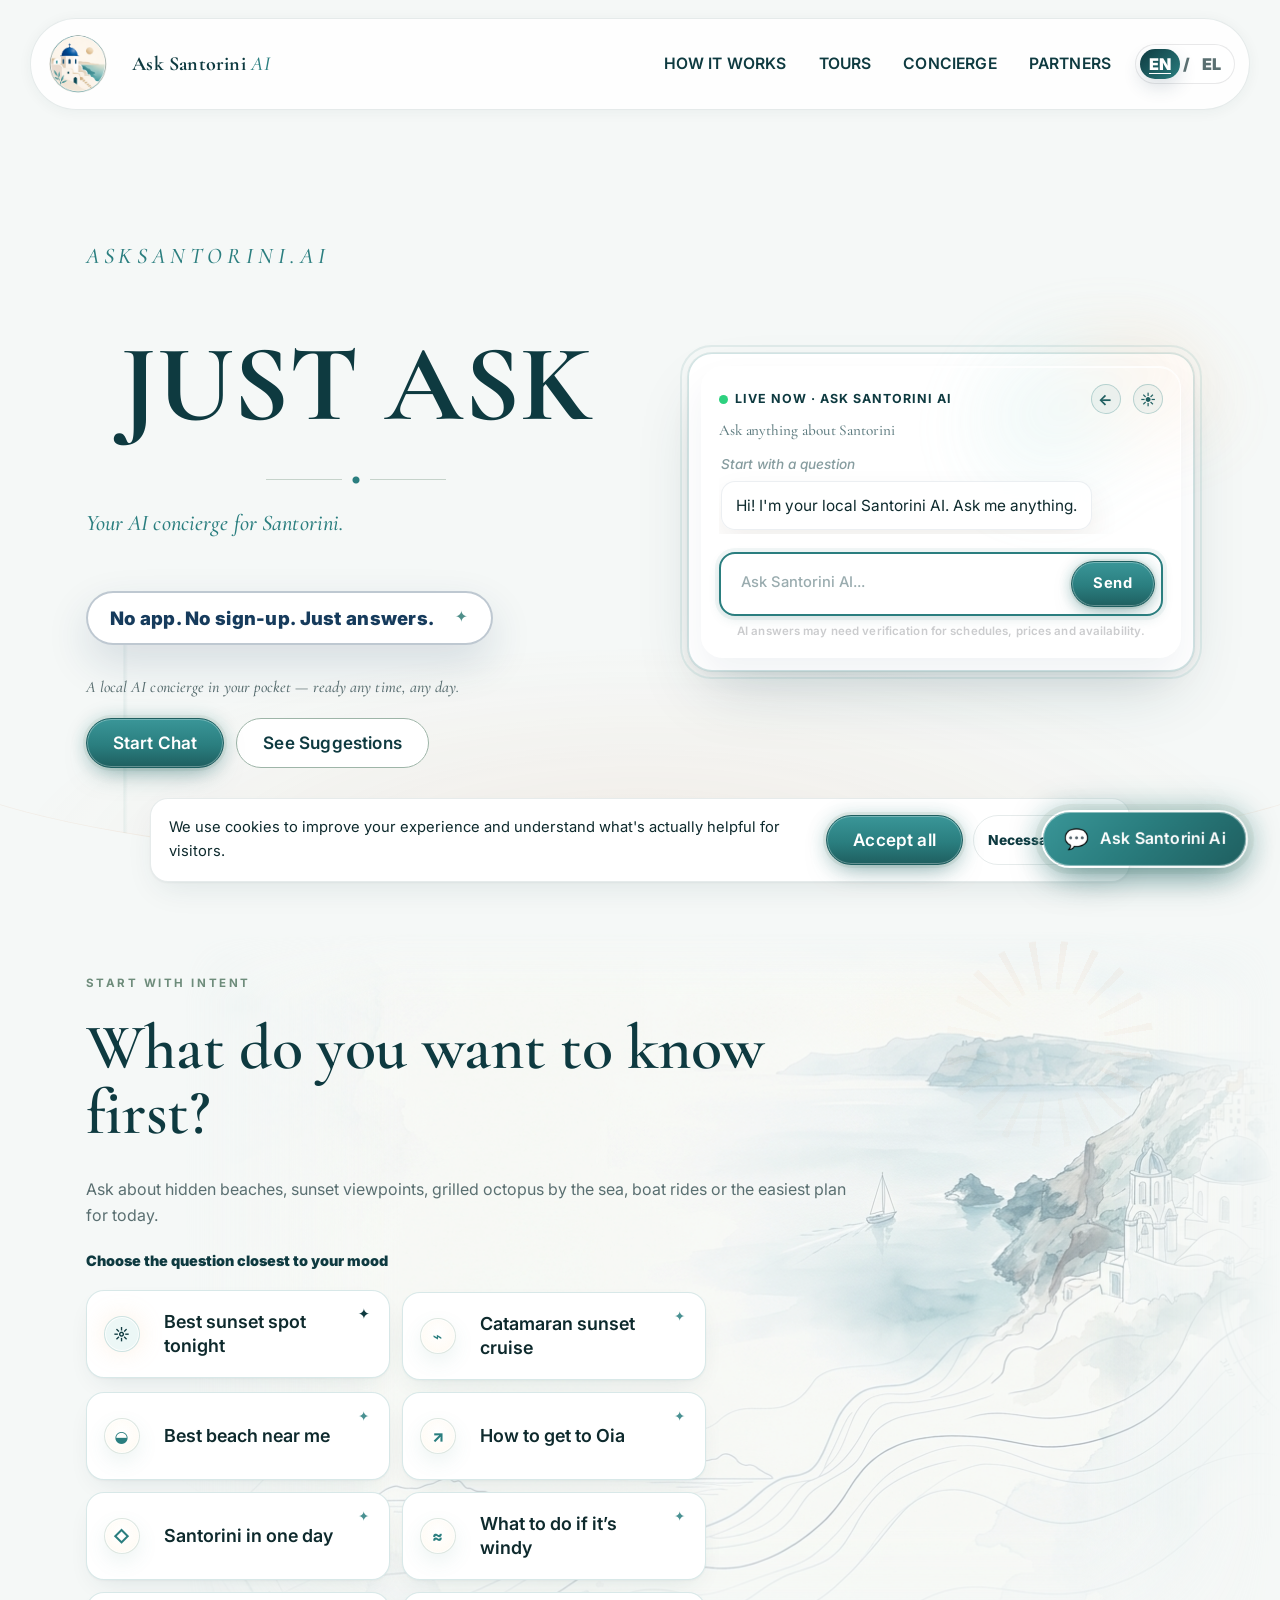
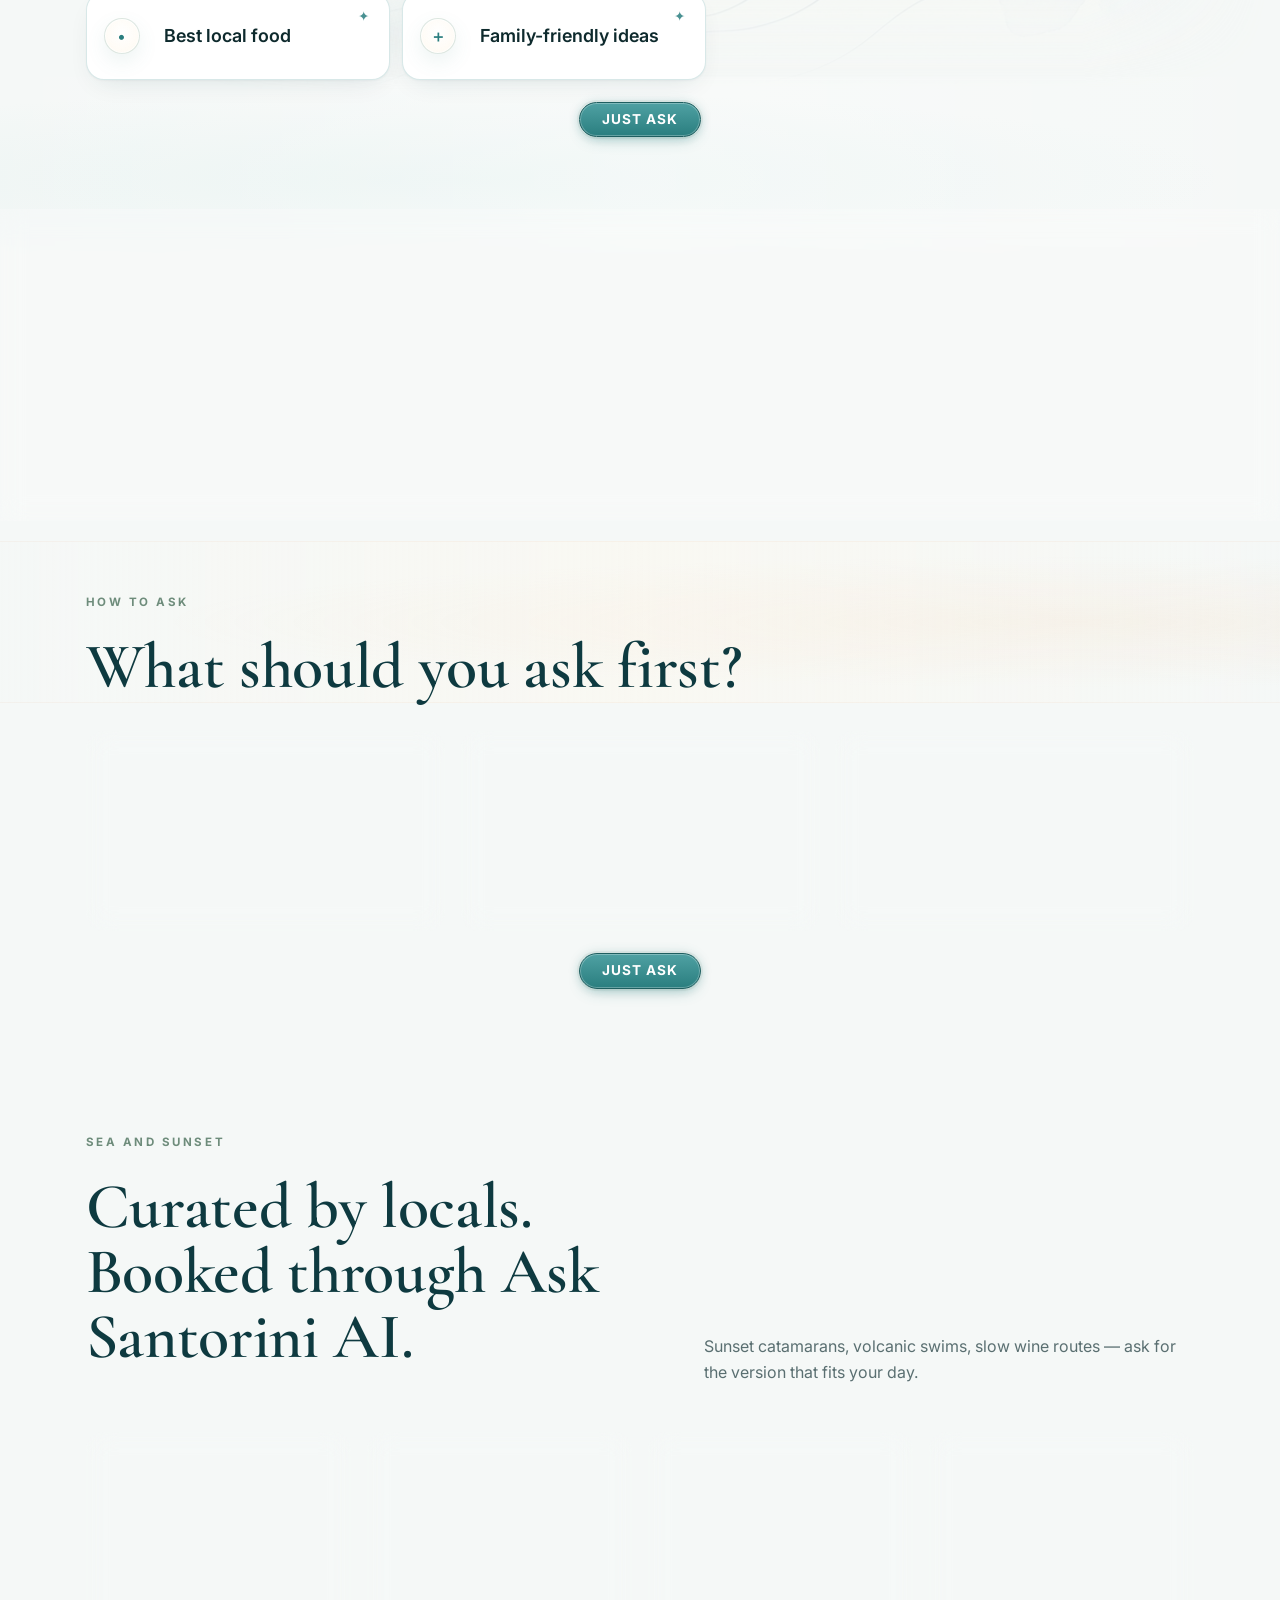
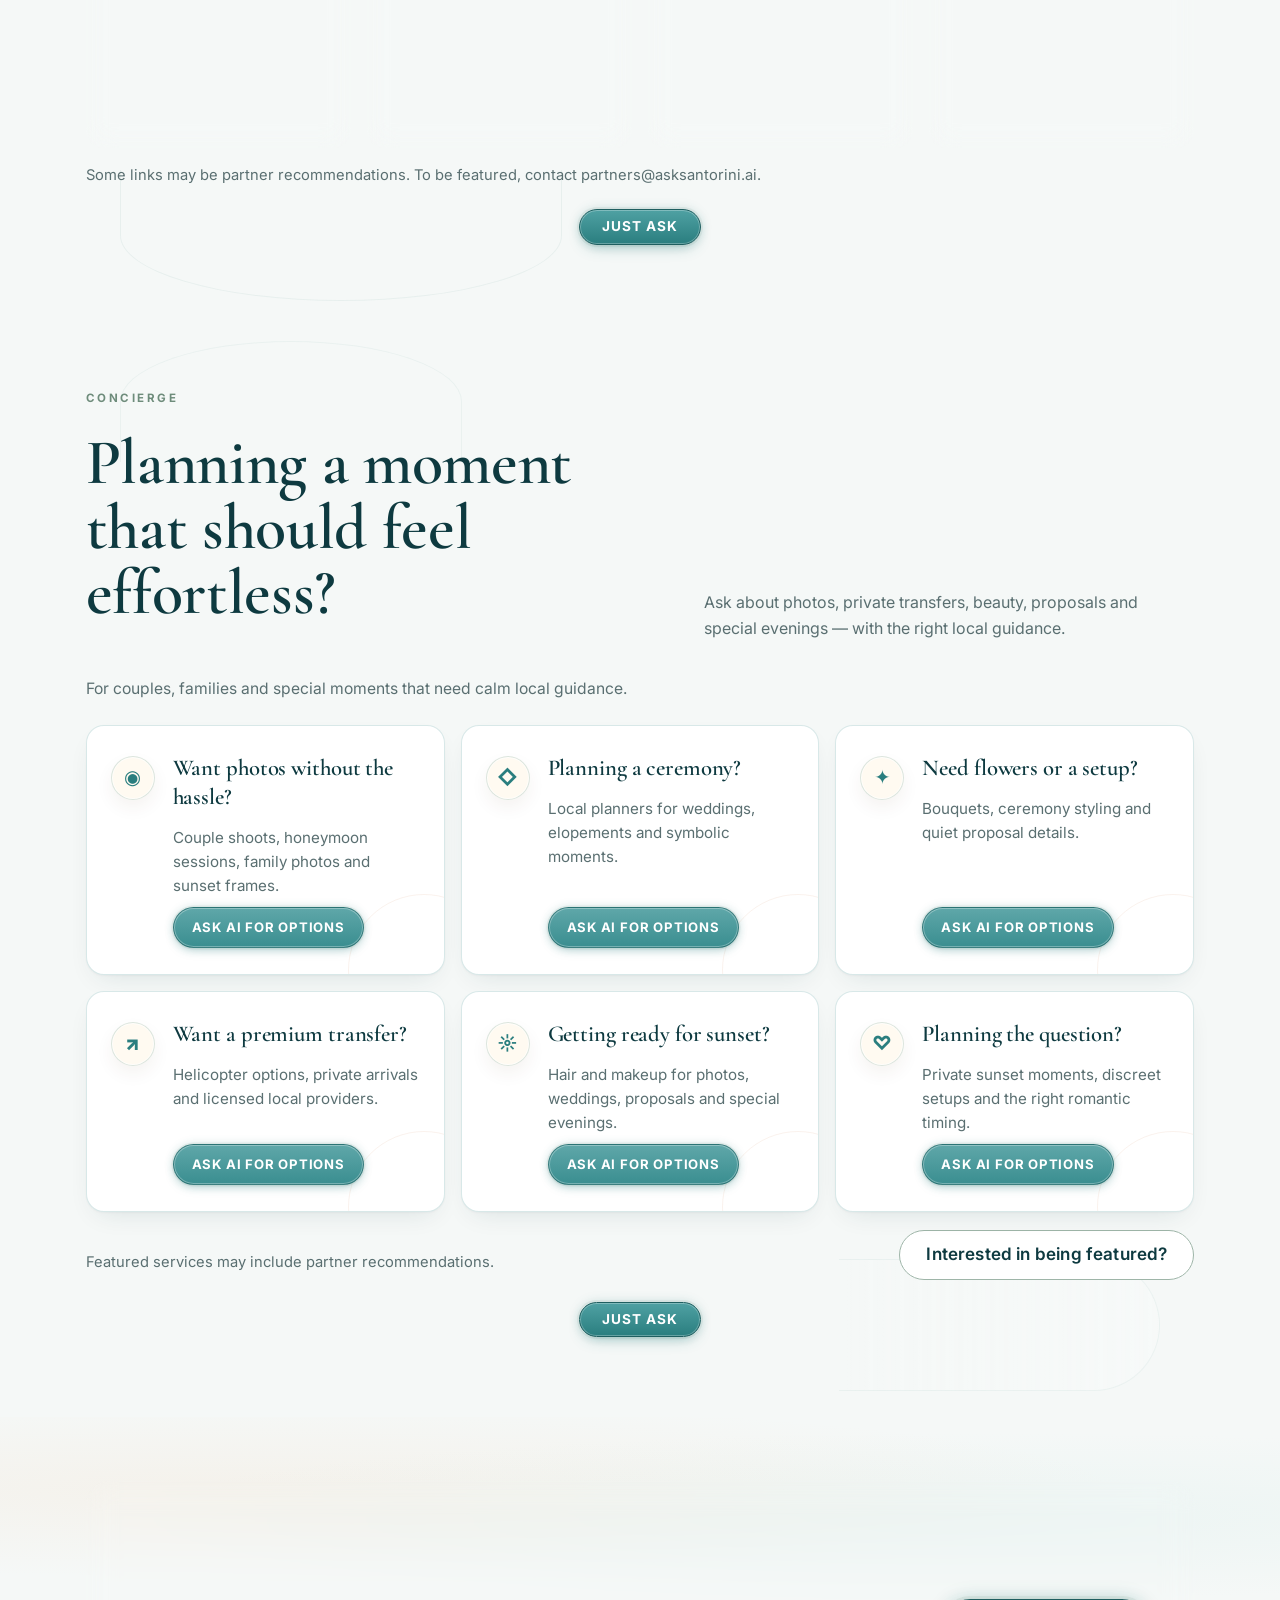
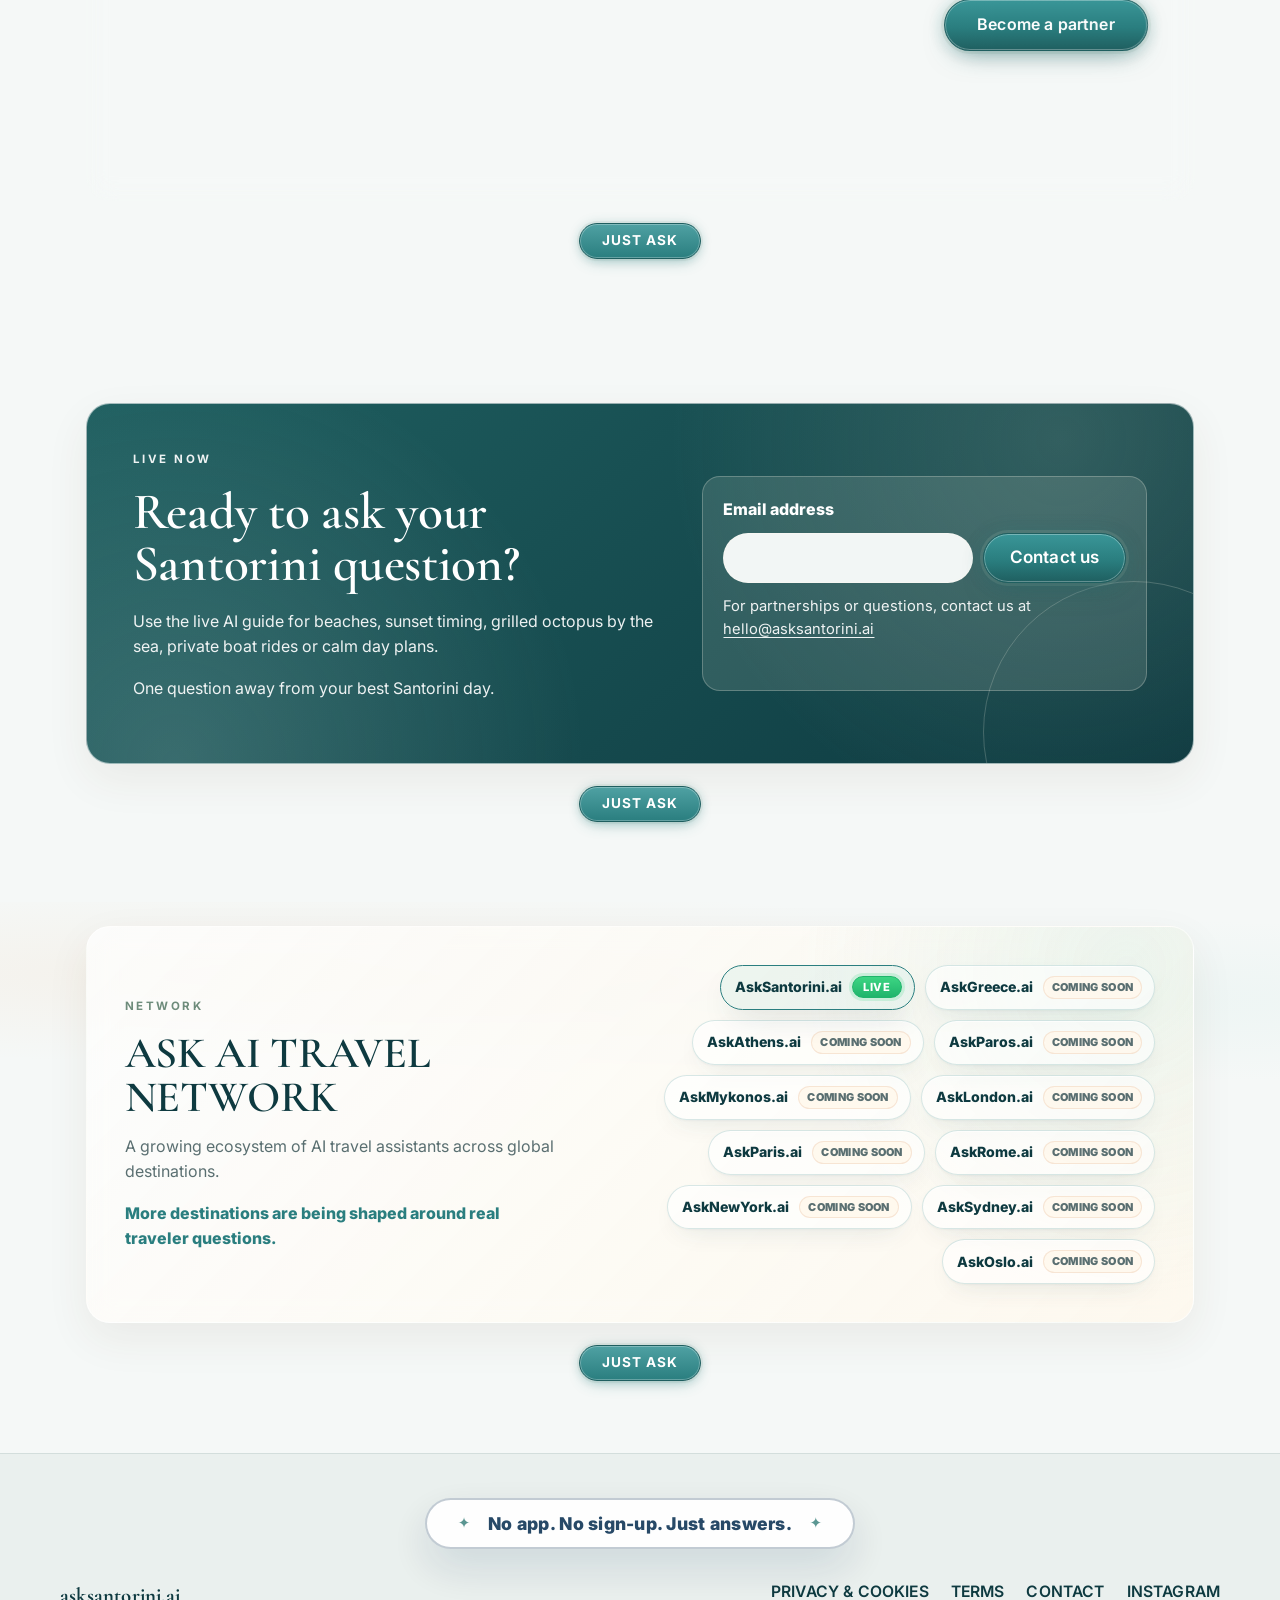
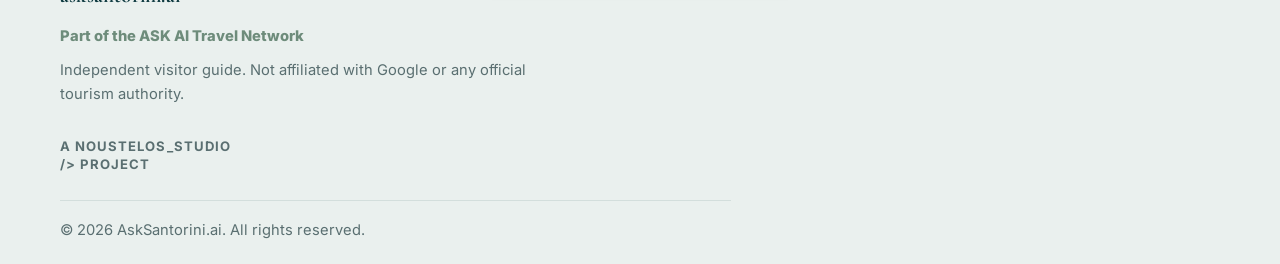
==== commit d52f4764: "refactor(chat): move back button inline with sun toggle in header row Replaces the floating glass ba" ====
--- a/index.html
+++ b/index.html
@@ -142,10 +142,10 @@
         </div>
 
         <aside class="chat-card" id="ask-ai" aria-label="Ask Santorini AI live chat">
-          <a href="#top" class="chat-back-btn" aria-label="Back to page" onclick="this.closest('.chat-card').classList.remove('chat-card--input-focused');this.blur();">&#8593;</a>
           <div class="chat-card-top">
             <span class="status-dot" aria-hidden="true"></span>
             <span data-i18n="previewMode">Live · Ask Santorini AI</span>
+            <a href="#top" class="chat-back-icon" aria-label="Back to page" onclick="this.closest('.chat-card').classList.remove('chat-card--input-focused');this.blur();">&#8592;</a>
             <button type="button" class="chat-sun-toggle" id="chat-sun-toggle" aria-pressed="false" title="Outdoor mode" aria-label="Toggle outdoor mode" data-i18n-attr="title:sunModeAria, aria-label:sunModeAria">☀</button>
           </div>
           <p class="chat-instruction-line" data-i18n="chatInstructionLine">Ask anything about Santorini</p>
--- a/styles-override.css
+++ b/styles-override.css
@@ -3345,7 +3345,7 @@
 
 /* --- Outdoor (sun) mode toggle button ------------------------ */
 .chat-sun-toggle {
-  margin-left: auto;
+  margin-left: 6px;
   appearance: none;
   border: 1px solid rgba(42, 126, 127, 0.28);
   background: rgba(42, 126, 127, 0.06);
@@ -3869,63 +3869,28 @@
 }
 
 /* ============================================================ */
-/* Chat back button — Apple liquid-glass style, top-left        */
+/* Chat back icon — inline in header row, left of sun toggle    */
 /* ============================================================ */
-.chat-back-btn {
-  position: absolute;
-  top: 14px;
-  left: 14px;
-  z-index: 10;
-  display: flex;
+.chat-back-icon {
+  margin-left: auto;
+  appearance: none;
+  border: 1px solid rgba(42, 126, 127, 0.28);
+  background: rgba(42, 126, 127, 0.06);
+  color: var(--teal-deep);
+  width: 30px;
+  height: 30px;
+  border-radius: 50%;
+  cursor: pointer;
+  font-size: 0.95rem;
+  line-height: 1;
+  display: inline-flex;
   align-items: center;
   justify-content: center;
-  width: 34px;
-  height: 34px;
-  border-radius: 50%;
-  font-size: 1rem;
-  line-height: 1;
-  color: rgba(14, 58, 64, 0.55);
   text-decoration: none;
-  background: rgba(255, 255, 255, 0.28);
-  backdrop-filter: blur(18px) saturate(160%);
-  -webkit-backdrop-filter: blur(18px) saturate(160%);
-  border: 1px solid rgba(255, 255, 255, 0.55);
-  box-shadow:
-    0 1px 8px rgba(22, 59, 92, 0.10),
-    inset 0 1px 0 rgba(255, 255, 255, 0.60);
-  transition: color 0.2s ease, background 0.2s ease, box-shadow 0.2s ease, transform 0.18s ease;
+  transition: background 0.18s, transform 0.18s, color 0.18s;
   -webkit-tap-highlight-color: transparent;
   user-select: none;
-  cursor: pointer;
-}
-
-.chat-back-btn:hover {
-  color: rgba(14, 58, 64, 0.85);
-  background: rgba(255, 255, 255, 0.45);
-  box-shadow:
-    0 3px 14px rgba(22, 59, 92, 0.15),
-    inset 0 1px 0 rgba(255, 255, 255, 0.70);
-  transform: translateY(-1px);
-}
-
-.chat-back-btn:active {
-  transform: scale(0.93);
-  background: rgba(255, 255, 255, 0.20);
-}
-
-/* Sun-mode tint */
-body.sun-mode .chat-back-btn {
-  background: rgba(255, 248, 230, 0.35);
-  border-color: rgba(255, 220, 120, 0.45);
-  color: rgba(100, 70, 10, 0.55);
-}
-
-/* Mobile fullscreen: switch to fixed so it stays visible above keyboard */
-@media (max-width: 700px) {
-  .chat-card--input-focused .chat-back-btn {
-    position: fixed;
-    top: max(env(safe-area-inset-top, 0px), 14px);
-    left: 14px;
-    z-index: 10000;
-  }
-}
+}
+.chat-back-icon:hover { background: rgba(42, 126, 127, 0.14); transform: scale(1.06); color: var(--teal-deep); }
+.chat-back-icon:active { transform: scale(0.93); }
+body.sun-mode .chat-back-icon { background: rgba(255, 248, 230, 0.35); border-color: rgba(255, 220, 120, 0.45); color: rgba(100, 70, 10, 0.70); }
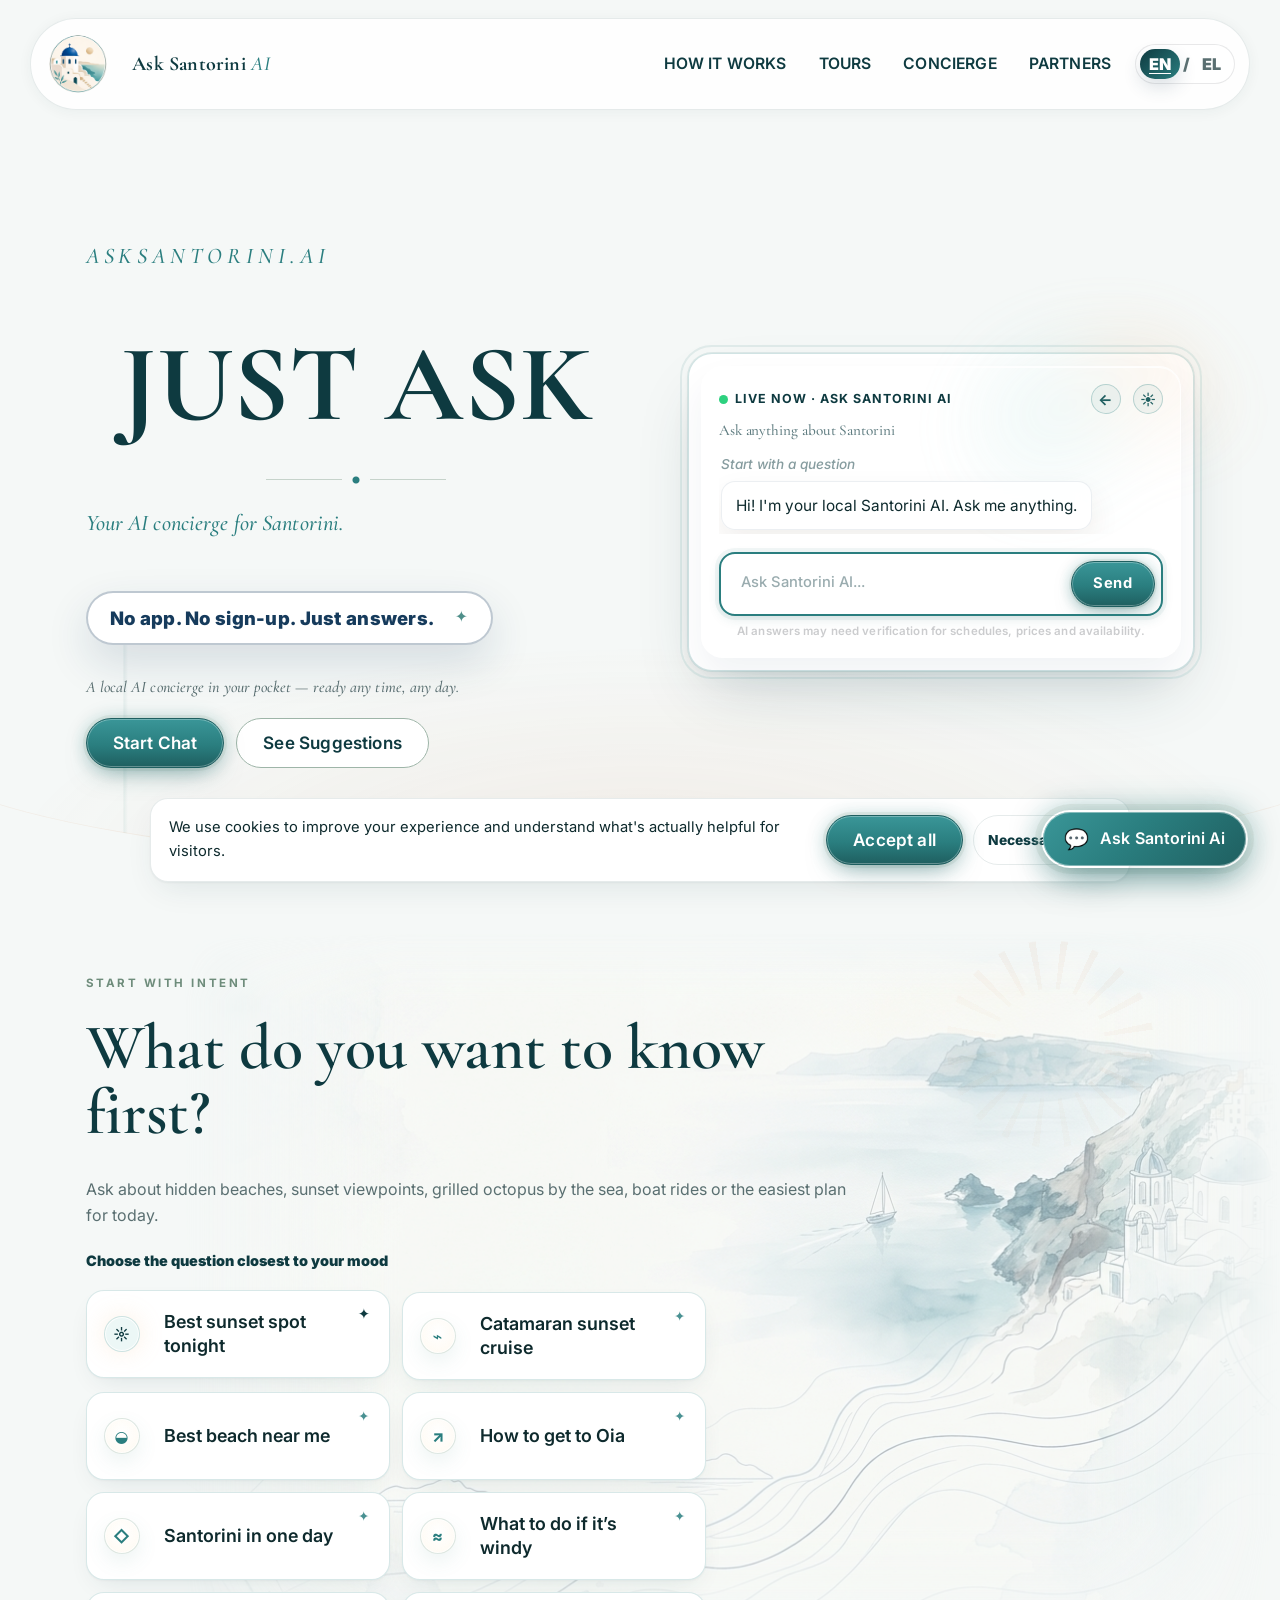
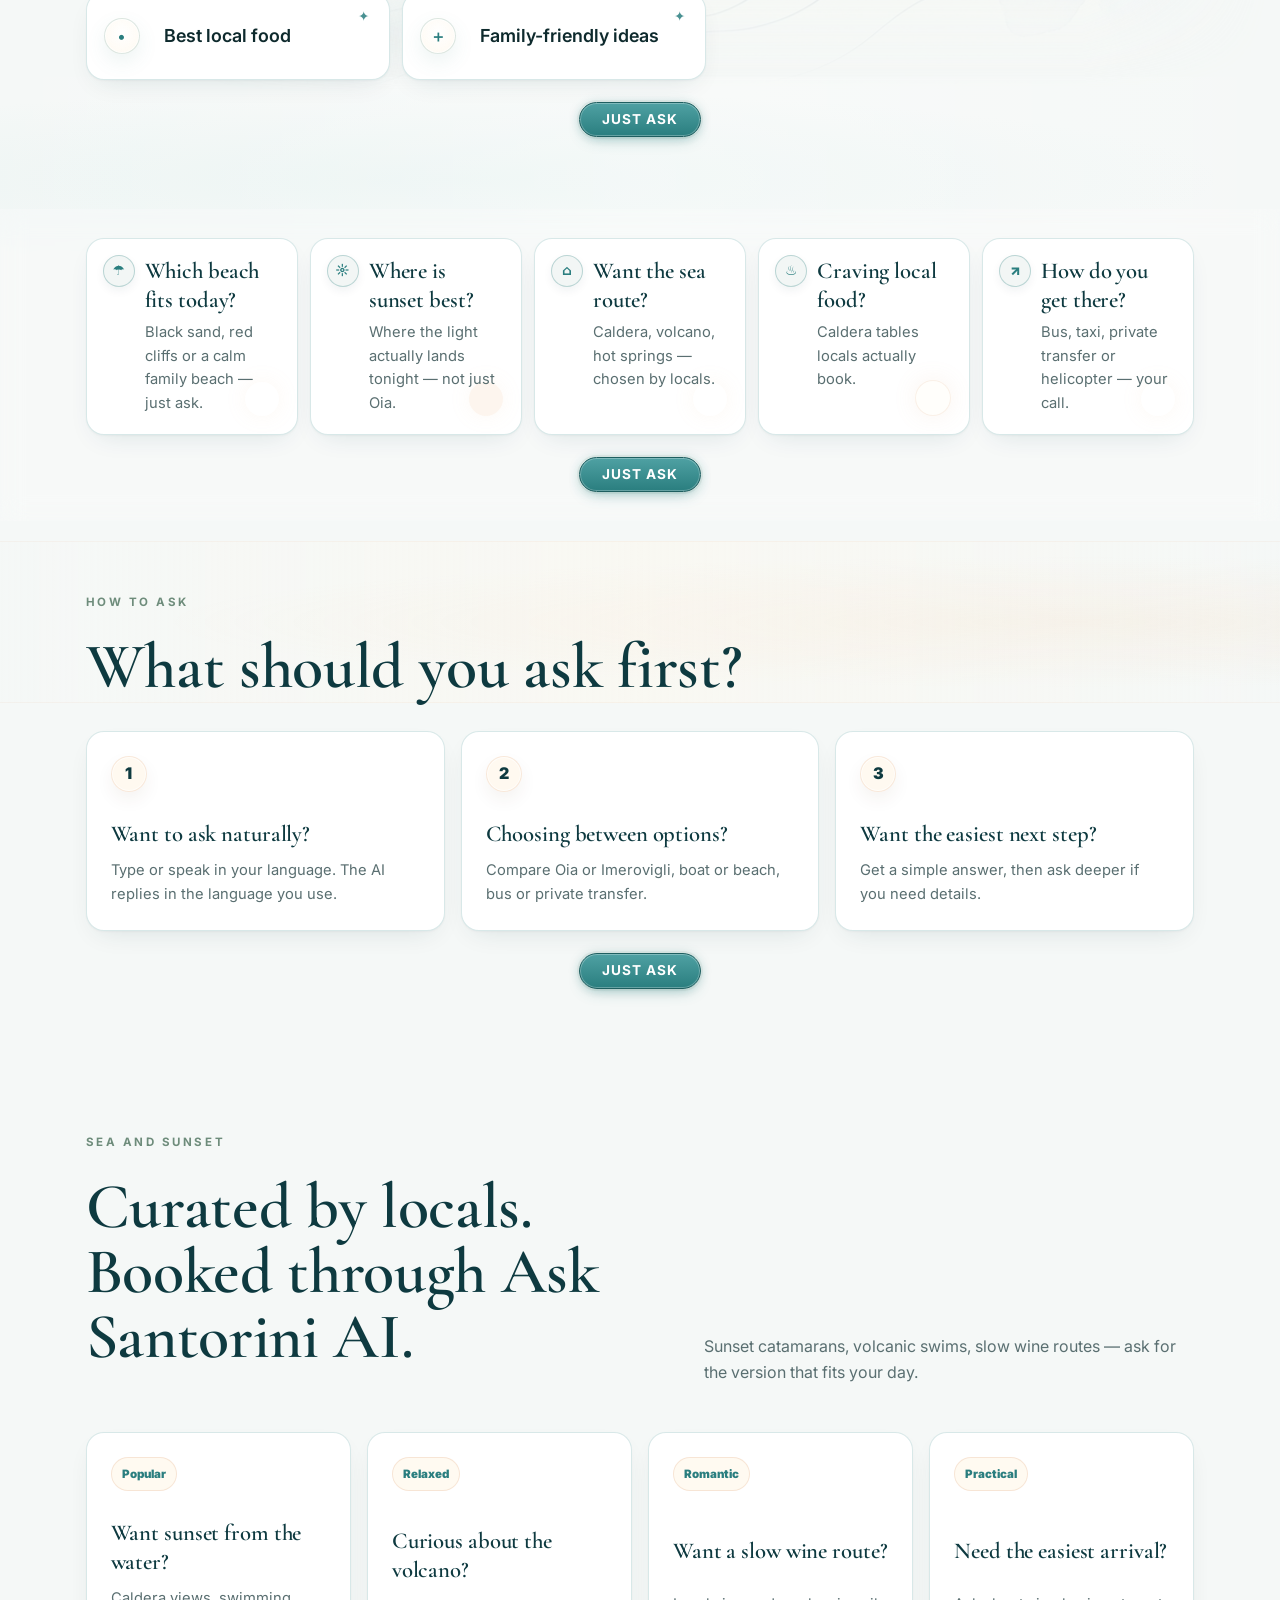
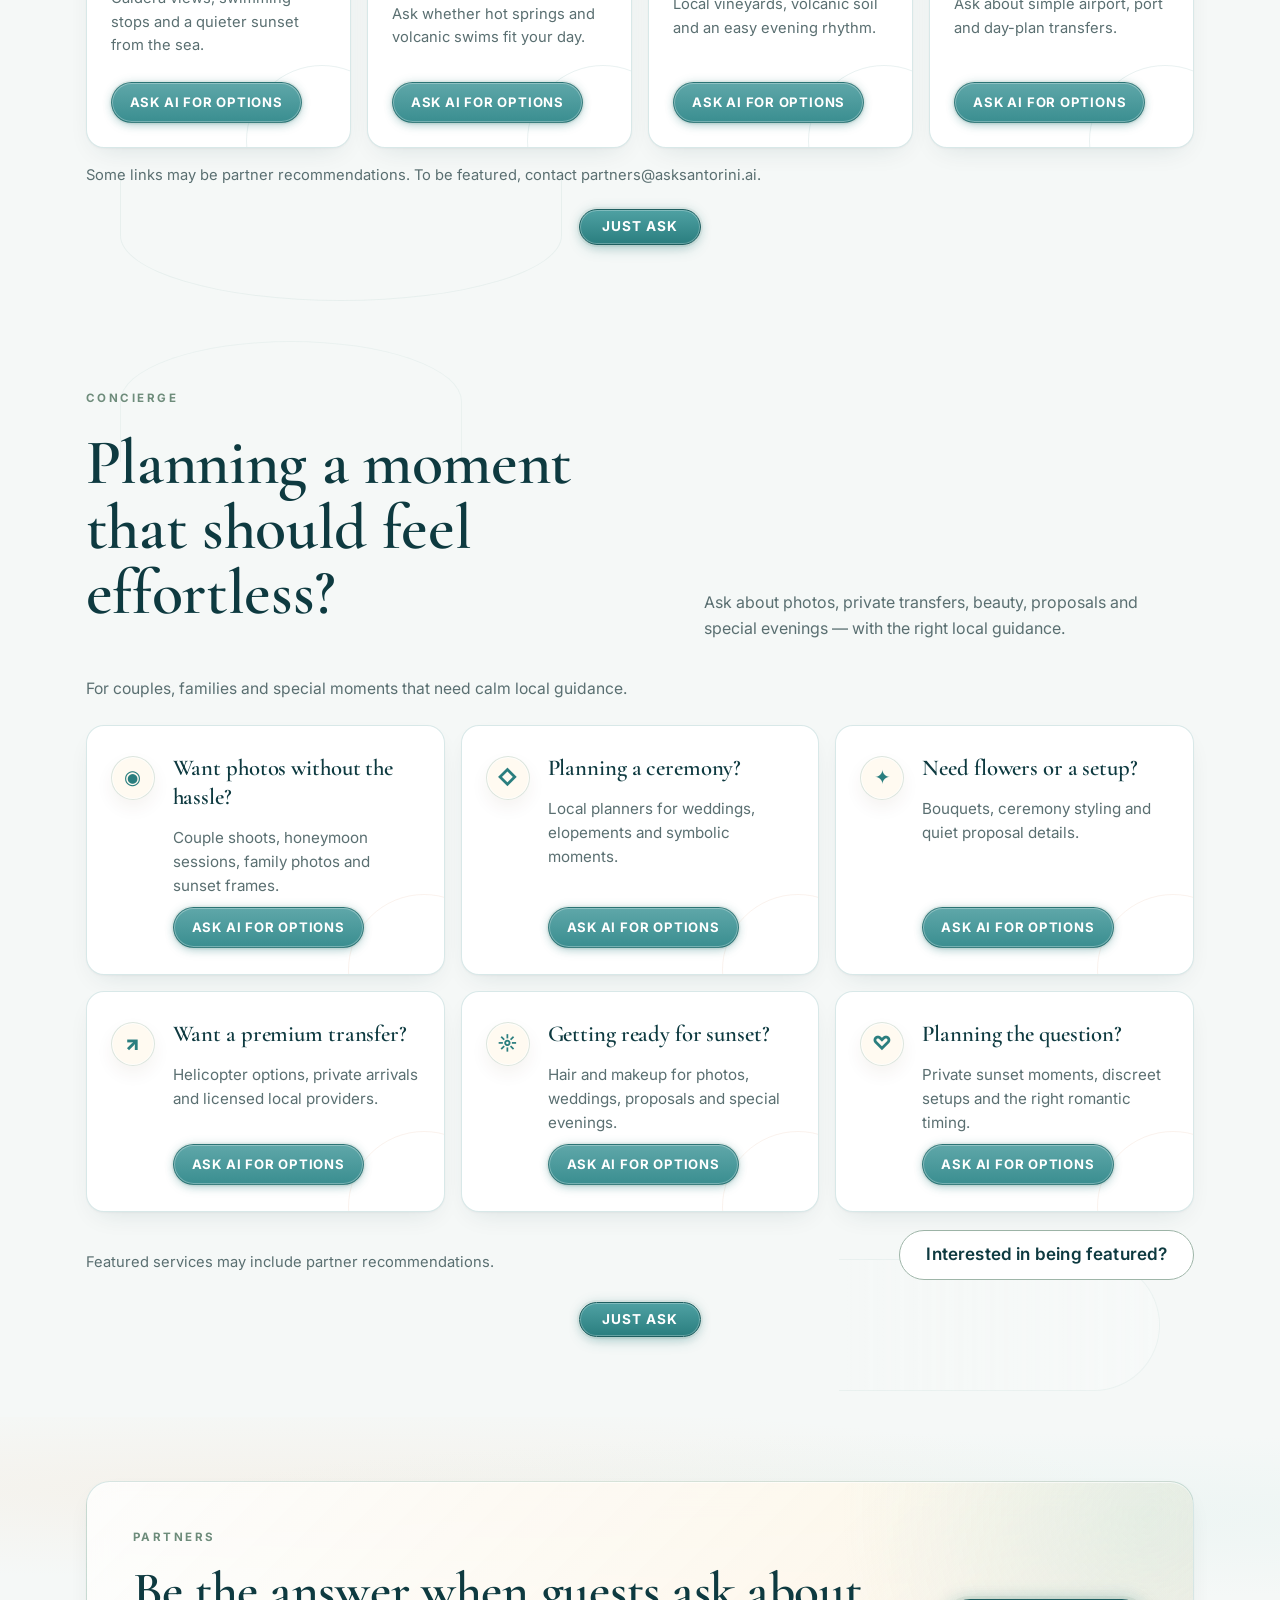
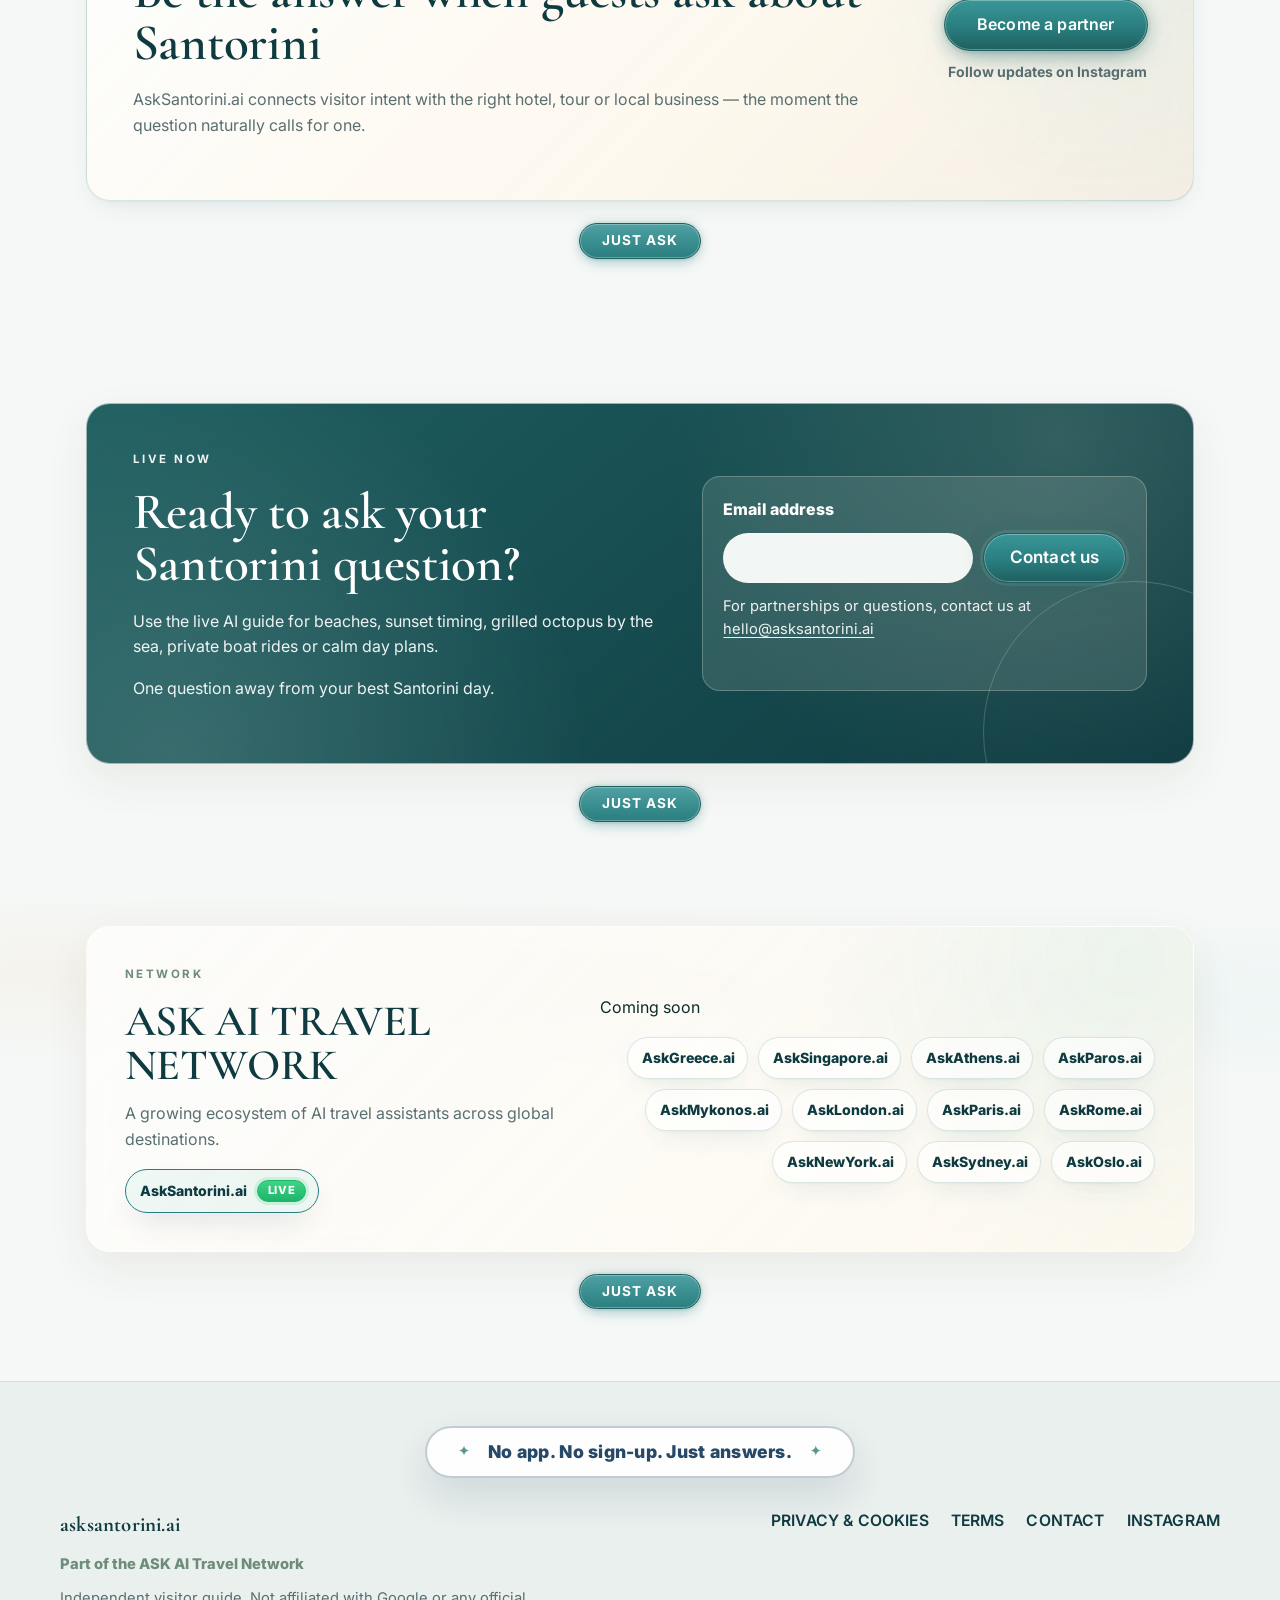
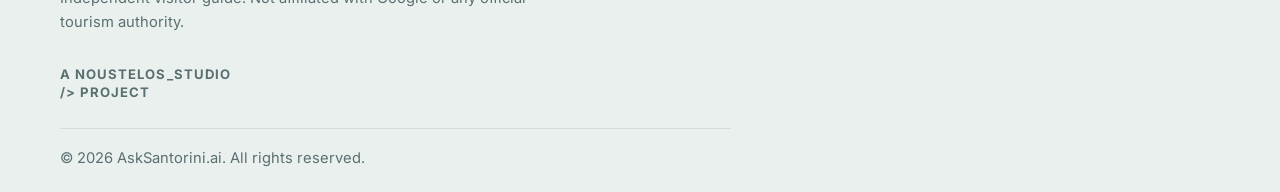
==== commit e05cc358: "refactor(network): redesign network section with featured live site and grouped coming soon AskSanto" ====
--- a/index.html
+++ b/index.html
@@ -398,52 +398,25 @@
             <p class="eyebrow" data-i18n="networkEyebrow">Network</p>
             <h2 id="network-title" data-i18n="networkTitle">ASK AI TRAVEL NETWORK</h2>
             <p data-i18n="networkIntro">A growing ecosystem of AI travel assistants across global destinations.</p>
-            <p class="network-support" data-i18n="networkSupport">More places are being shaped around real traveler questions.</p>
-          </div>
-          <div class="network-destinations" aria-label="ASK AI Travel Network destinations">
-            <a class="network-destination is-live" href="https://asksantorini.ai">
+            <a class="network-destination is-live network-featured" href="https://asksantorini.ai">
               <span>AskSantorini.ai</span>
               <span class="network-badge" data-i18n="networkLiveBadge">Live</span>
             </a>
-            <div class="network-destination">
-              <span>AskGreece.ai</span>
-              <span class="network-badge" data-i18n="networkSoonBadge">Coming soon</span>
-            </div>
-            <div class="network-destination">
-              <span>AskAthens.ai</span>
-              <span class="network-badge" data-i18n="networkSoonBadge">Coming soon</span>
-            </div>
-            <div class="network-destination">
-              <span>AskParos.ai</span>
-              <span class="network-badge" data-i18n="networkSoonBadge">Coming soon</span>
-            </div>
-            <div class="network-destination">
-              <span>AskMykonos.ai</span>
-              <span class="network-badge" data-i18n="networkSoonBadge">Coming soon</span>
-            </div>
-            <div class="network-destination">
-              <span>AskLondon.ai</span>
-              <span class="network-badge" data-i18n="networkSoonBadge">Coming soon</span>
-            </div>
-            <div class="network-destination">
-              <span>AskParis.ai</span>
-              <span class="network-badge" data-i18n="networkSoonBadge">Coming soon</span>
-            </div>
-            <div class="network-destination">
-              <span>AskRome.ai</span>
-              <span class="network-badge" data-i18n="networkSoonBadge">Coming soon</span>
-            </div>
-            <div class="network-destination">
-              <span>AskNewYork.ai</span>
-              <span class="network-badge" data-i18n="networkSoonBadge">Coming soon</span>
-            </div>
-            <div class="network-destination">
-              <span>AskSydney.ai</span>
-              <span class="network-badge" data-i18n="networkSoonBadge">Coming soon</span>
-            </div>
-            <div class="network-destination">
-              <span>AskOslo.ai</span>
-              <span class="network-badge" data-i18n="networkSoonBadge">Coming soon</span>
+          </div>
+          <div class="network-soon-col" aria-label="ASK AI Travel Network destinations">
+            <p class="network-soon-label" data-i18n="networkSoonBadge">Coming soon</p>
+            <div class="network-destinations">
+              <div class="network-destination"><span>AskGreece.ai</span></div>
+              <div class="network-destination"><span>AskSingapore.ai</span></div>
+              <div class="network-destination"><span>AskAthens.ai</span></div>
+              <div class="network-destination"><span>AskParos.ai</span></div>
+              <div class="network-destination"><span>AskMykonos.ai</span></div>
+              <div class="network-destination"><span>AskLondon.ai</span></div>
+              <div class="network-destination"><span>AskParis.ai</span></div>
+              <div class="network-destination"><span>AskRome.ai</span></div>
+              <div class="network-destination"><span>AskNewYork.ai</span></div>
+              <div class="network-destination"><span>AskSydney.ai</span></div>
+              <div class="network-destination"><span>AskOslo.ai</span></div>
             </div>
           </div>
         </div>
